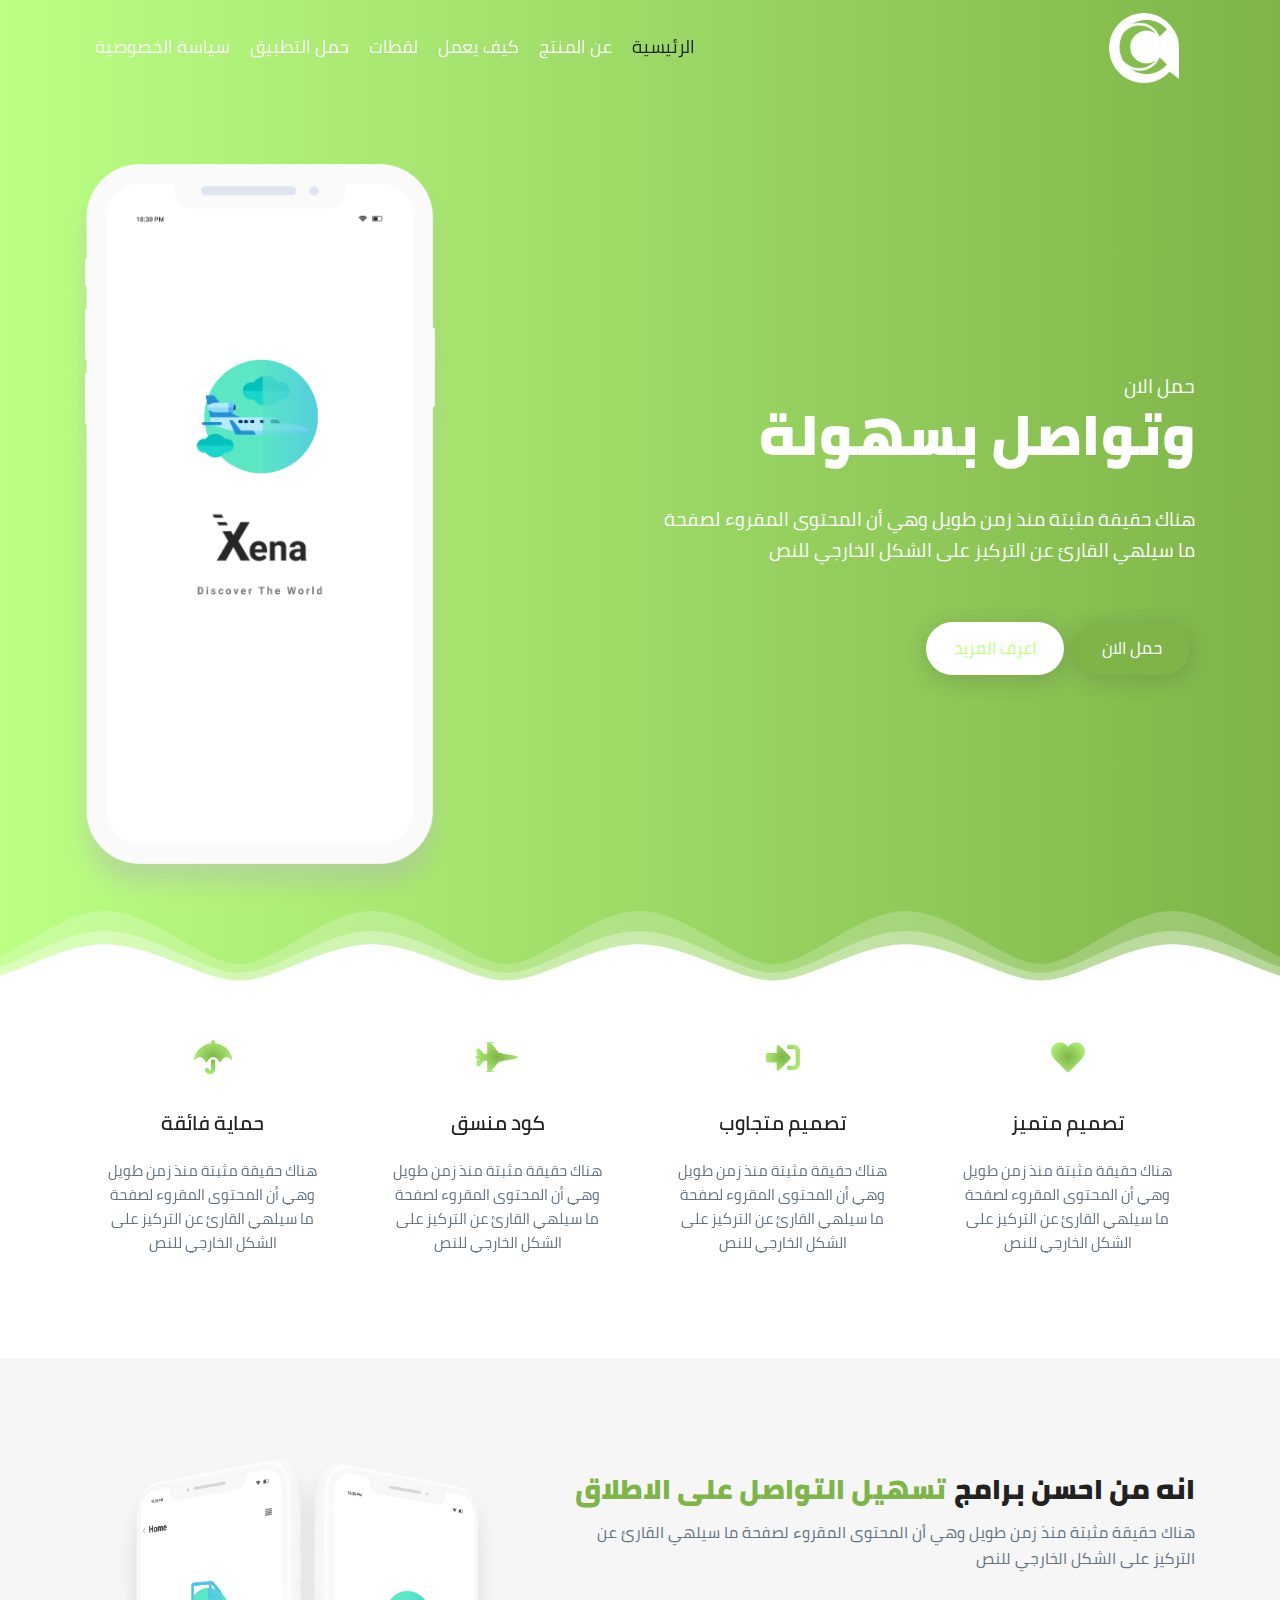
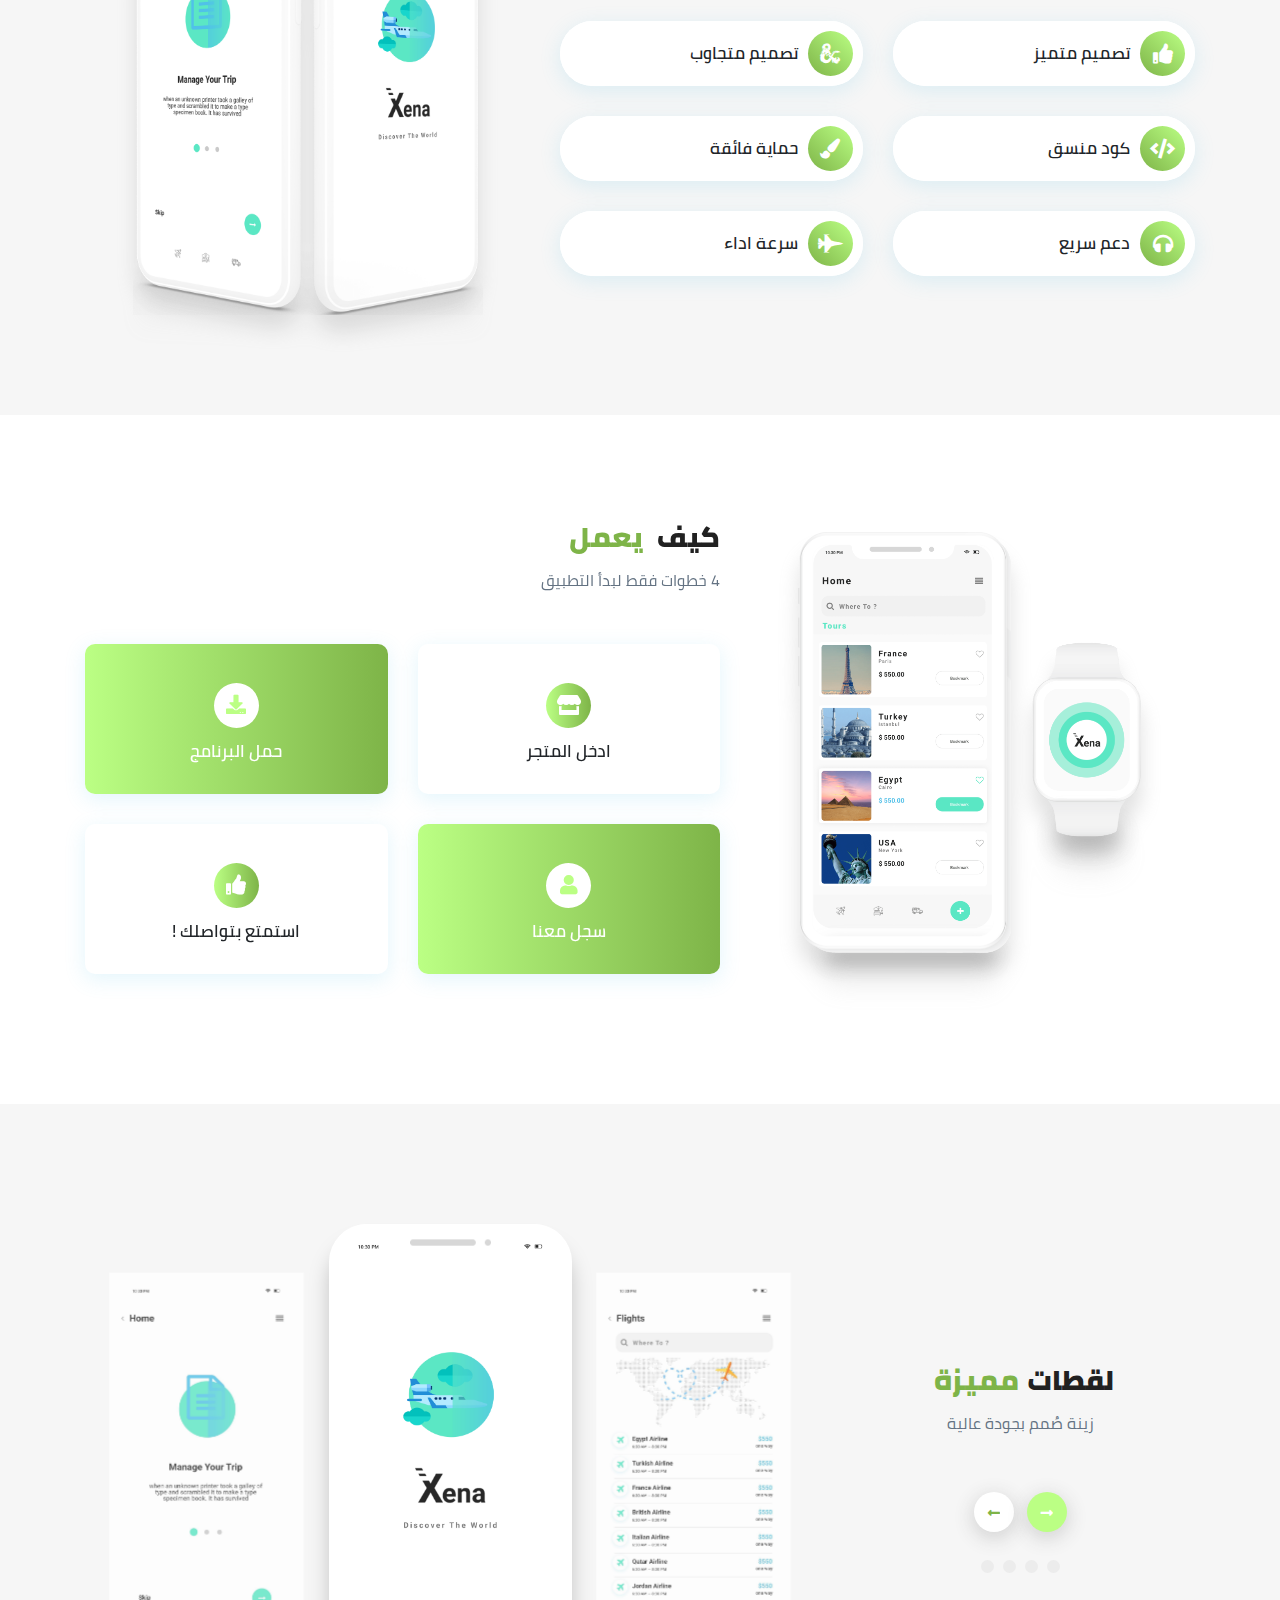
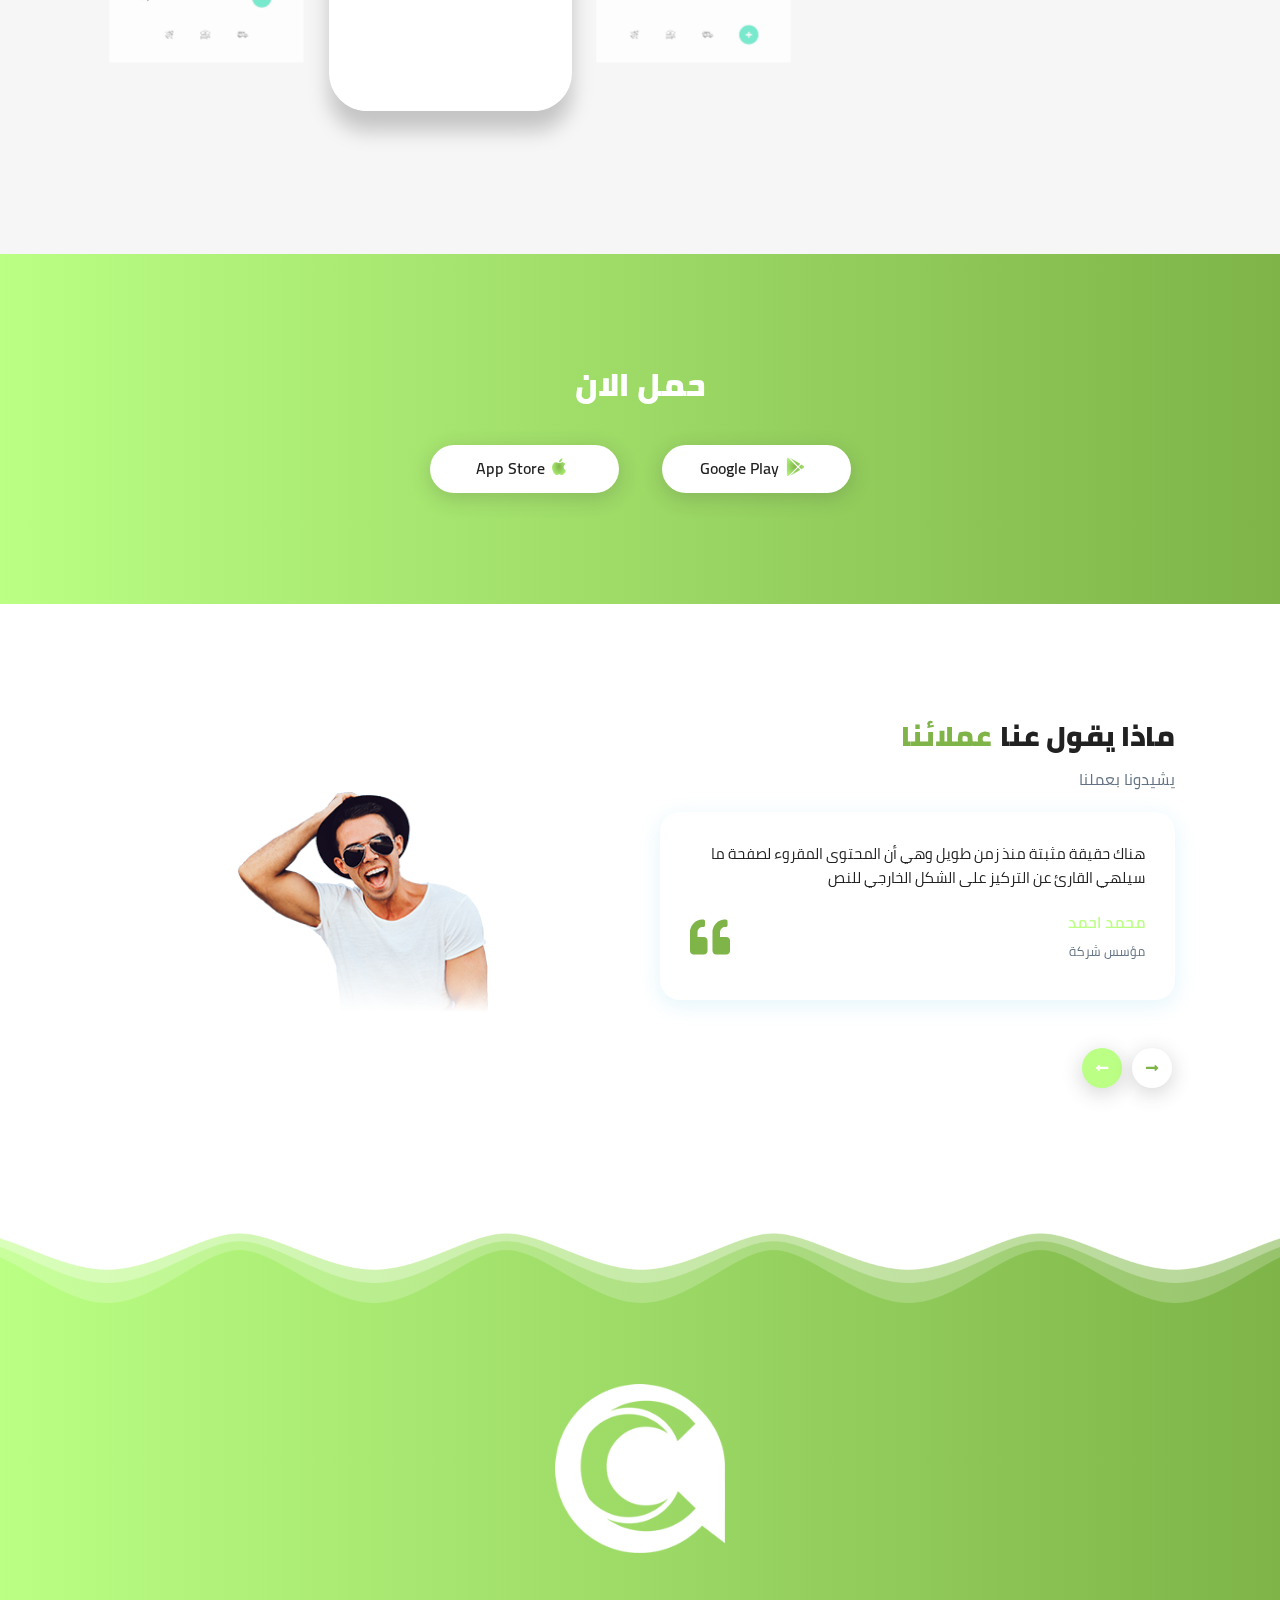
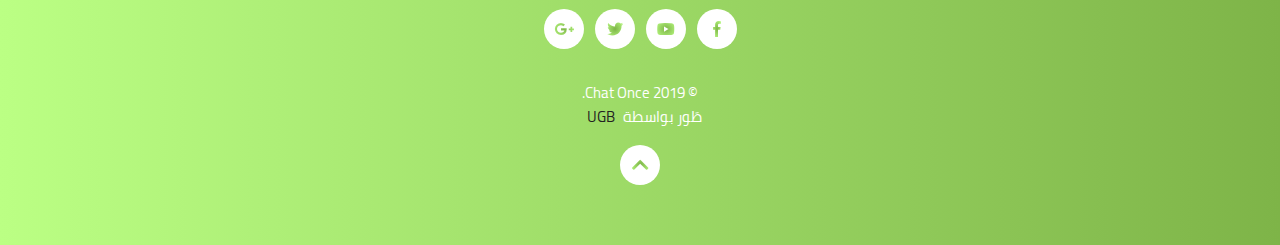
==== index.html @ c1134b8f "first" ====
<!DOCTYPE html>
<html lang="ar">
<head><title>الرئيسية - chat once</title>
    <meta charset="utf-8">
    <meta name="viewport" content="width=device-width, initial-scale=1.0">
    <meta name="description" content="chat once">
    <meta name="keywords" content="Chat, App, chat once ">
    <meta name="Author" content="Hamza Abo Aitah">
    <meta name="copyright" content="Chat Once">
    <link rel="shortcut icon" href="assets/images/logo/favicon.png">
    <link type="text/css" rel="stylesheet" href="assets/css/main.css">
</head>
<body class="demo-1" data-offset="500" data-spy="scroll" data-target="#navbar" dir="rtl">
<!-- =============== Header =============== -->
<header id="header">
    <nav class="navbar navbar-expand-lg  fixed-top" id="navbar">
        <div class="container"><!-- Brand --><a class="navbar-brand mb-0" href="index.html"><img class="logo"
                                                                                                 src="assets/images/logo2.png"
                                                                                                 title="Chat Once"
                                                                                                 alt="Chat Once"/></a>
            <button class="navbar-toggler" data-target="#navbar-collapse" data-toggle="collapse" type="button"
                    aria-controls="navbar-collapse" aria-expanded="false" aria-label="Toggle navigation">
                <span></span><span></span><span></span></button>
            <div class="collapse navbar-collapse " id="navbar-collapse"><!-- Nav Links -->
                <ul class="navbar-nav nav nav-pills">
                    <li class="nav-item"><a class="nav-link active" href="#intro-section">الرئيسية</a></li>
                    <li class="nav-item"><a class="nav-link" href="#features-section">عن المنتج </a></li>
                    <li class="nav-item"><a class="nav-link" href="#howItWorking-section">كيف يعمل </a></li>
                    <li class="nav-item"><a class="nav-link" href="#screenshots-section">لقطات </a></li>
                    <li class="nav-item"><a class="nav-link" href="#download-section">حمل التطبيق </a></li>
                    <li class="nav-item"><a class="nav-link" href="privacy.html">سياسة الخصوصية </a></li>

                </ul><!-- / Nav Links --></div>
        </div>
    </nav>
</header><!-- ========================================= -->
<main class="home"><!-- =============== Intro Section =============== -->
    <section id="intro-section">
        <div class="jumbotron">
            <div class="container">
                <div class="row">
                    <div class="col-lg-6 col-md-12">
                        <h1 class="title display-4">
                            <small>حمل الان</small>
                            وتواصل بسهولة
                        </h1>
                        <p class="lead">هناك حقيقة مثبتة منذ زمن طويل وهي أن المحتوى المقروء لصفحة ما سيلهي القارئ عن
                            التركيز على الشكل الخارجي للنص </p>
                        <p><a class="btn-main" href="#download-section">حمل الان </a><a class="btn-white-secondary"
                                                                                        href="#about-section">اعرف
                            المزيد</a></p></div>
                    <div class="col-lg-6 col-md-12"><img class="img-fluid app-screen hover_moving_effect"
                                                         src="assets/images/app-screens/1.png" title="Chat Once" alt="Chat Once"/>
                    </div>
                </div>
            </div>
        </div>
    </section><!-- ============================================= -->
    <!-- =============== About Section =============== -->
    <section class="small-section" id="about-section">
        <div class="container">
            <div class="row">
                <div class="col-xl-3 col-lg-4 col-md-6 col-sm-12">
                    <div class="card">
                        <div class="card-title"><i class="fas fa-heart"></i><h5>تصميم متميز</h5></div>
                        <p> هناك حقيقة مثبتة منذ زمن طويل وهي أن المحتوى المقروء لصفحة ما سيلهي القارئ عن التركيز على
                            الشكل الخارجي للنص </p></div>
                </div>
                <div class="col-xl-3 col-lg-4 col-md-6 col-sm-12">
                    <div class="card">
                        <div class="card-title"><i class="fas fa-sign-in-alt"></i><h5>تصميم متجاوب</h5></div>
                        <p> هناك حقيقة مثبتة منذ زمن طويل وهي أن المحتوى المقروء لصفحة ما سيلهي القارئ عن التركيز على
                            الشكل الخارجي للنص </p></div>
                </div>
                <div class="col-xl-3 col-lg-4 col-md-6 col-sm-12">
                    <div class="card">
                        <div class="card-title"><i class="fas fa-fighter-jet"></i><h5>كود منسق</h5></div>
                        <p> هناك حقيقة مثبتة منذ زمن طويل وهي أن المحتوى المقروء لصفحة ما سيلهي القارئ عن التركيز على
                            الشكل الخارجي للنص </p></div>
                </div>
                <div class="col-xl-3 col-lg-4 col-md-6 col-sm-12">
                    <div class="card">
                        <div class="card-title"><i class="fas fa-umbrella"></i><h5>حماية فائقة</h5></div>
                        <p> هناك حقيقة مثبتة منذ زمن طويل وهي أن المحتوى المقروء لصفحة ما سيلهي القارئ عن التركيز على
                            الشكل الخارجي للنص </p></div>
                </div>
            </div>
        </div>
    </section><!-- ============================================= -->
    <!-- =============== Features Section =============== -->
    <section id="features-section">
        <div class="container">
            <div class="row">
                <div class="col-lg-7 col-md-12"><!-- Section-title -->
                    <div class="section-title"><h3>انه من احسن برامج<strong>تسهيل التواصل على الاطلاق</strong></h3>
                        <p>هناك حقيقة مثبتة منذ زمن طويل وهي أن المحتوى المقروء لصفحة ما سيلهي القارئ عن التركيز على
                            الشكل الخارجي للنص </p></div><!--/ section-title --><!-- Feature List -->
                    <div class="row list-unstyled features-list">
                        <div class="col-md-6 col-sm-12">
                            <div class="card">
                                <div class="card-title"><i class="fas fa-thumbs-up"></i>
                                    <p>تصميم متميز</p></div>
                            </div>
                        </div>
                        <div class="col-md-6 col-sm-12">
                            <div class="card">
                                <div class="card-title"><i class="fab  fa-d-and-d"></i>
                                    <p>تصميم متجاوب</p></div>
                            </div>
                        </div>
                        <div class="col-md-6 col-sm-12">
                            <div class="card">
                                <div class="card-title"><i class=" fas fa-code"></i>
                                    <p>كود منسق</p></div>
                            </div>
                        </div>
                        <div class="col-md-6 col-sm-12">
                            <div class="card">
                                <div class="card-title"><i class="fas fa-paint-brush"></i>
                                    <p>حماية فائقة</p></div>
                            </div>
                        </div>
                        <div class="col-md-6 col-sm-12">
                            <div class="card">
                                    <div class="card-title"><i class="fas fa-headphones"></i>
                                    <p>دعم سريع</p></div>
                            </div>
                        </div>
                        <div class="col-md-6 col-sm-12">
                            <div class="card">
                                <div class="card-title"><i class="fas fa-fighter-jet"></i>
                                    <p>سرعة اداء</p></div>
                            </div>
                        </div>
                    </div><!-- /Feature List --></div>
                <div class="col-lg-5 col-md-12"><img class="img-fluid app-screen hover_moving_effect"
                                                     src="assets/images/app-screens/3.png" title="Chat Once" alt="Chat Once"/>
                </div>
            </div>
        </div>
    </section><!-- ====================================================== -->
    <!-- =============== How it working  Section =============== -->
    <section id="howItWorking-section">
        <div class="container">
            <div class="row">
                <div class="col-lg-5 col-md-12"><img class="img-fluid app-screen hover_moving_effect"
                                                     src="assets/images/app-screens/5.png" title="Chat Once" alt="Chat Once"/>
                </div>
                <div class="col-lg-7 col-md-12"><!-- Section-title -->
                    <div class="section-title"><h3>كيف <strong>يعمل</strong></h3>
                        <p>4 خطوات فقط لبدأ التطبيق </p></div><!--/ section-title --><!-- Steps -->
                    <div class="row list-unstyled steps">
                        <div class="col-md-6 col-sm-12">
                            <div class="card">
                                <div class="card-title"><i class="fas fa-store"></i>
                                    <p>ادخل المتجر</p></div>
                            </div>
                        </div>
                        <div class="col-md-6 col-sm-12">
                            <div class="card">
                                <div class="card-title"><i class="fas fa-download"></i>
                                    <p>حمل البرنامج</p></div>
                            </div>
                        </div>
                        <div class="col-md-6 col-sm-12">
                            <div class="card">
                                <div class="card-title"><i class="fas fa-user"></i>
                                    <p>سجل معنا </p></div>
                            </div>
                        </div>
                        <div class="col-md-6 col-sm-12">
                            <div class="card">
                                <div class="card-title"><i class="fas fa-thumbs-up"></i>
                                    <p>استمتع بتواصلك !</p></div>
                            </div>
                        </div>
                    </div><!-- /Steps --></div>
            </div>
        </div>
    </section>


    <!-- =============== screenshots Section =============== -->
    <section id="screenshots-section">
        <div class="container">
            <div class="row"><!-- Section Title & Carousel Controls -->
                <div class="col-lg-4 col-md-12 col-sm-12"><!-- Section-title -->
                    <div class="section-title text-center"><h3>لقطات<strong>مميزة</strong></h3>
                        <p>زينة صُمم بجودة عالية </p></div><!--/ section-title -->
                    <div class="carousel-controls"><!--  Navigation -->
                        <div class="carousel-navigation">
                            <div class="prev"></div>
                            <div class="next"></div>
                        </div><!-- / Navigation -->
                        <!--  Indicators ( number of dots Must be equal the number of the slides ( screens ) -->
                        <div class="carousel-indicators">
                            <div class="dot"></div>
                            <div class="dot"></div>
                            <div class="dot"></div>
                            <div class="dot"></div>
                        </div><!-- / Indicators --></div>
                </div><!-- / Section Title & Carousel Controls -->
                <!--  Screenshots Carousel -->
                <div class="col-lg-8 col-md-12 col-sm-12">
                    <div id="screenshots-carousel-1"><!-- owl-carousel -->
                        <div class="owl-carousel"><img class="zoomIn-img"
                                                       src="assets/images/screenshots-section/slide-1.jpg" title="Chat Once"
                                                       alt="Chat Once"/><img class="zoomIn-img"
                                                                        src="assets/images/screenshots-section/slide-2.jpg"
                                                                        title="Chat Once" alt="Chat Once"/><img class="zoomIn-img"
                                                                                                      src="assets/images/screenshots-section/slide-3.jpg"
                                                                                                      title="Chat Once"
                                                                                                      alt="Chat Once"/><img
                                class="zoomIn-img" src="assets/images/screenshots-section/slide-4.jpg" title="Chat Once"
                                alt="Chat Once"/></div><!-- owl-carousel --></div>
                </div><!-- / Screenshots Carousel --></div>
        </div>
    </section><!-- ====================================================== -->


    <!-- ========================================= --><!-- =========== Download Section =============== -->
    <section class="small-section" id="download-section">
        <div class="container text-center">
            <div class="section-title"><h2>حمل الان </h2></div><!-- Download-links -->
            <div class="download-btns">
                <a class="btn-white-gradient" href="#!"><i class="fab fa-google-play"></i>Google Play</a>
                <a class="btn-white-gradient" href="#!"><i class="fab fa-apple"></i>app store</a>
            </div>
            <!-- / Download-links --></div><!-- App Screen -->
        <img class="img-fluid app-screen" src="assets/images/app-screens/1.png" title="Chat Once"
                                                                   alt="Chat Once"/><!-- /App Screen --></section>
    <!-- ========================================= -->
    <!-- =============== Testimonials Section =============== -->
    <section id="testimonials-section">
        <div class="container"><!-- Section-title -->
            <div class="section-title"><h3>ماذا يقول عنا<strong>عملائنا</strong></h3>
                <p>يشيدونا بعملنا</p></div><!--/ section-title --><!-- Testimonials Carousel -->
            <div id="testimonials-carousel">
                <div class="carousel">
                    <div class="owl-carousel">
                        <div class="card">
                            <div class="card-body"><p class="feedback">هناك حقيقة مثبتة منذ زمن طويل وهي أن المحتوى
                                المقروء لصفحة ما سيلهي القارئ عن التركيز على الشكل الخارجي للنص </p>
                                <div class="card-title">
                                    <h6>محمد احمد
                                        <small>مؤسس شركة</small>
                                    </h6>
                                    <div class="quote"><i class="fas fa-quote-left"></i></div>
                                </div>
                            </div>
                        </div>
                        <div class="card">
                            <div class="card-body"><p class="feedback">هناك حقيقة مثبتة منذ زمن طويل وهي أن المحتوى
                                المقروء لصفحة ما سيلهي القارئ عن التركيز على الشكل الخارجي للنص </p>
                                <div class="card-title">
                                    <h6>سيد مصطفى
                                        <small>مؤسس شركة</small>
                                    </h6>
                                    <div class="quote"><i class="fas fa-quote-left"></i></div>
                                </div>
                            </div>
                        </div>
                        <div class="card">
                            <div class="card-body"><p class="feedback">هناك حقيقة مثبتة منذ زمن طويل وهي أن المحتوى
                                المقروء لصفحة ما سيلهي القارئ عن التركيز على الشكل الخارجي للنص </p>
                                <div class="card-title">
                                    <h6>سيف على
                                        <small>مؤسس شركة</small>
                                    </h6>
                                    <div class="quote"><i class="fas fa-quote-left"></i></div>
                                </div>
                            </div>
                        </div>
                        <div class="card">
                            <div class="card-body"><p class="feedback">هناك حقيقة مثبتة منذ زمن طويل وهي أن المحتوى
                                المقروء لصفحة ما سيلهي القارئ عن التركيز على الشكل الخارجي للنص </p>
                                <div class="card-title">
                                    <h6>حازم محمد
                                        <small>مؤسس شركة</small>
                                    </h6>
                                    <div class="quote"><i class="fas fa-quote-left"></i></div>
                                </div>
                            </div>
                        </div>
                    </div>
                </div>
                <div class="clients-images style-2"><img src="assets/images/testimonials-section/1.png" title="Chat Once"
                                                         alt="Chat Once"/></div>
            </div><!-- /Testimonials Carousel --></div>
    </section>
    <!-- ====================================================== -->
</main>
<!-- =========== footer =============== -->
<footer>
    <div class="container"><!-- App's Logo --><img class="logo" src="assets/images/logo2.png" title="Chat Once"
                                                   alt="Chat Once"/><!-- ./ App's Logo -->
        <!-- Begin MailChimp SignUp Form -->
        <div id="subscribe">
            <div id="mc_embed_signup">
                <form class="validate validate" id="mc-embedded-subscribe-form" name="mc-embedded-subscribe-form"
                      action="https://norhan-mohammed.us17.list-manage.com/subscribe/post?u=94971f542cbfe5e5ce90ad028&amp;amp;id=205e3768c6"
                      method="post" target="_blank" novalidate>
                    <div id="mc_embed_signup_scroll">

                        <div class="clear" id="mce-responses">
                            <div class="response" id="mce-error-response" style="display:none"></div>
                            <div class="response" id="mce-success-response" style="display:none"></div>
                        </div>
                        <!-- real people should not fill this in and expect good things - do not remove this or risk form bot signups-->
                        <div aria-hidden="true" style="position: absolute; left: -5000px;"><input
                                name="b_94971f542cbfe5e5ce90ad028_b506ef2794" type="text" tabindex="-1" value=""></div>
                    </div>
                </form>
            </div>
        </div><!-- End MailChimp SignUp Form --><!-- Social Media Links -->
        <ul class="socialMediaLinks list-inline gradient-style">
            <li class="list-inline-item"><a href="#!"><i class="fab fa-facebook-f"> </i></a></li>
            <li class="list-inline-item"><a href="#!"><i class="fab fa-youtube"> </i></a></li>
            <li class="list-inline-item"><a href="#!"><i class="fab fa-twitter"> </i></a></li>
            <li class="list-inline-item"><a href="#!"><i class="fab fa-google-plus-g"> </i></a></li>
        </ul><!-- ./ Social Media Links -->
        <!-- Copyright -->
        <div class="copyright p-3 text-center"><p class="m-0"> © 2019 Chat Once. </p>
            <p class="m-0">طَور
                بواسطة<a href="http://www.ugbltd.com/">UGB</a></p></div>
        <!-- /.Copyright -->
        <!-- Back to top -->
        <div id="top-btn"><p><i class="gradient-text fas fa-chevron-up"></i></p></div><!-- /.Back to top --></div>
</footer><!-- ========================================= --><!-- =========== Loading screen  =============== -->
<div id="loader">
    <div class="circle"></div>
    <div class="circle"></div>
    <div class="circle"></div>
    <div class="circle"></div>
</div><!-- ========================================= --><!-- =========== Modals =============== -->


<!-- ========================================= --><!-- ===========  Scripts  =============== -->
<script src="assets/js/custom.js"></script>


</body>
</html>
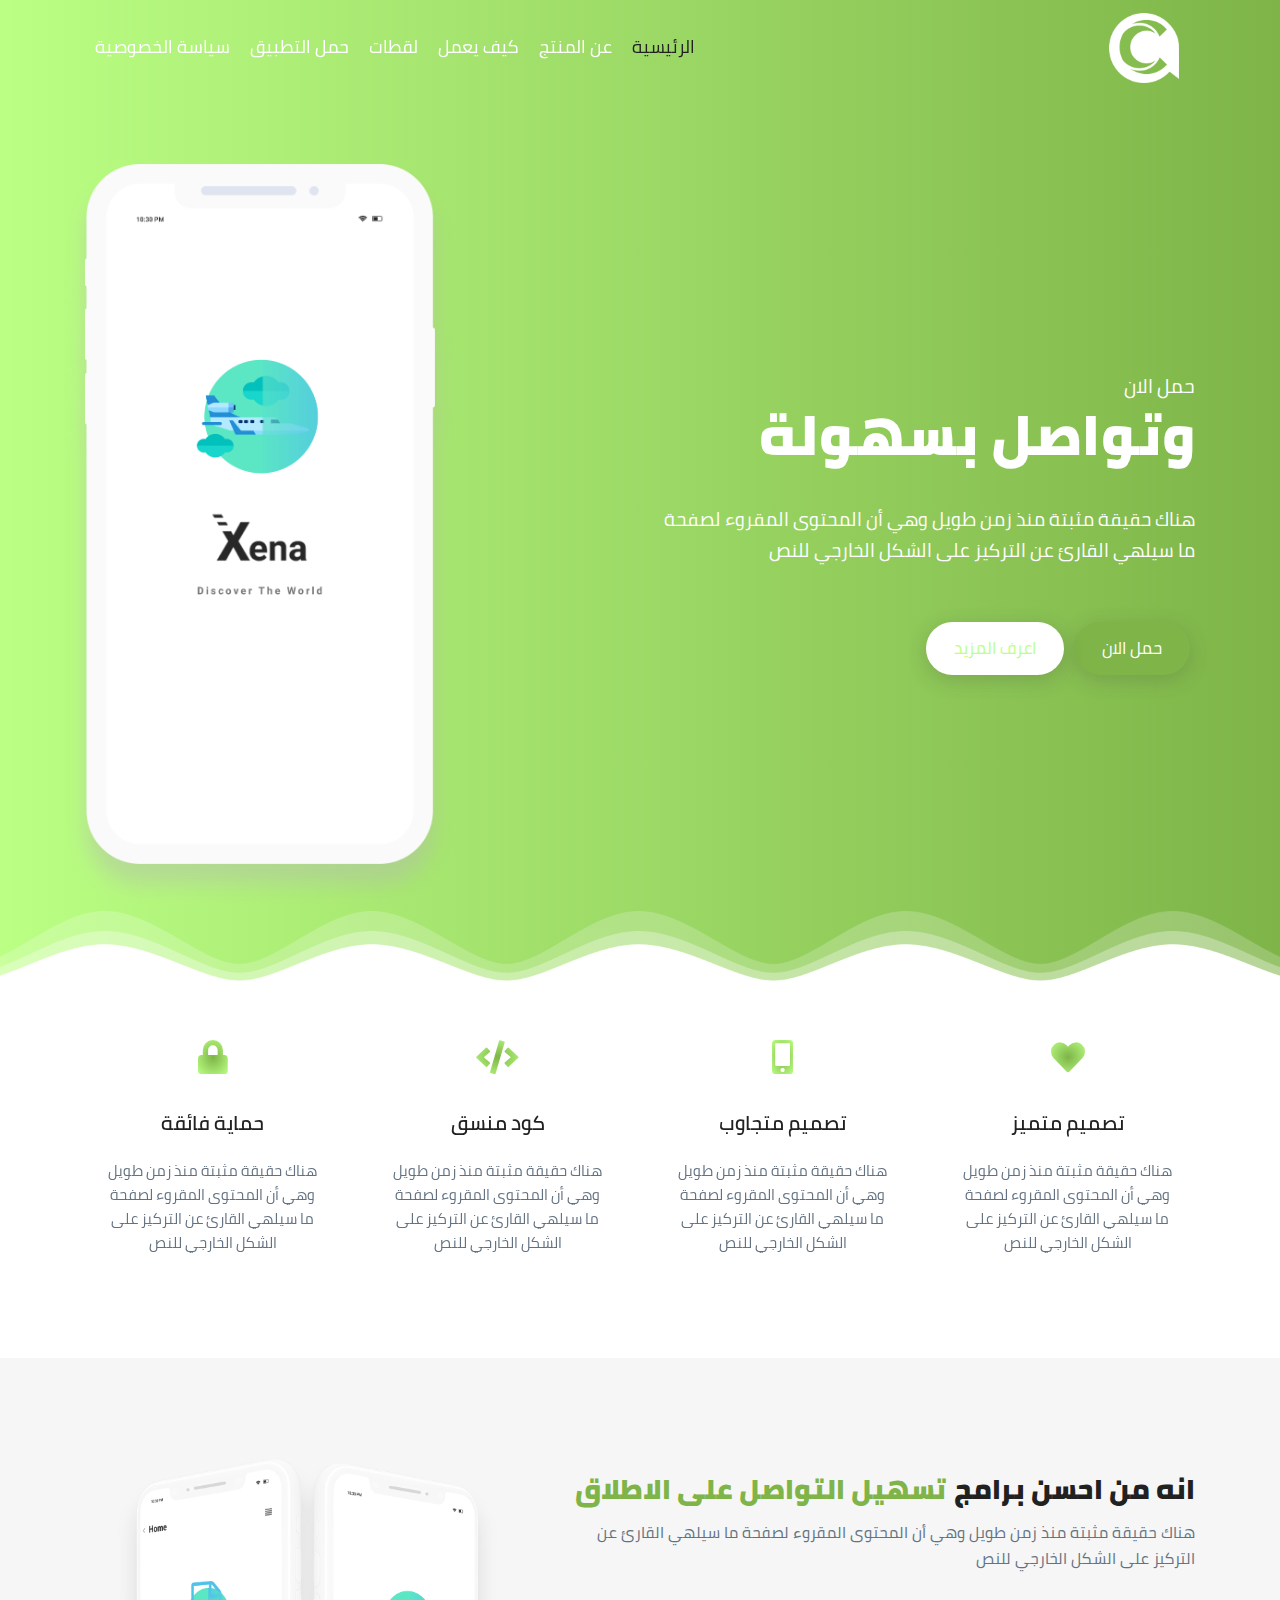
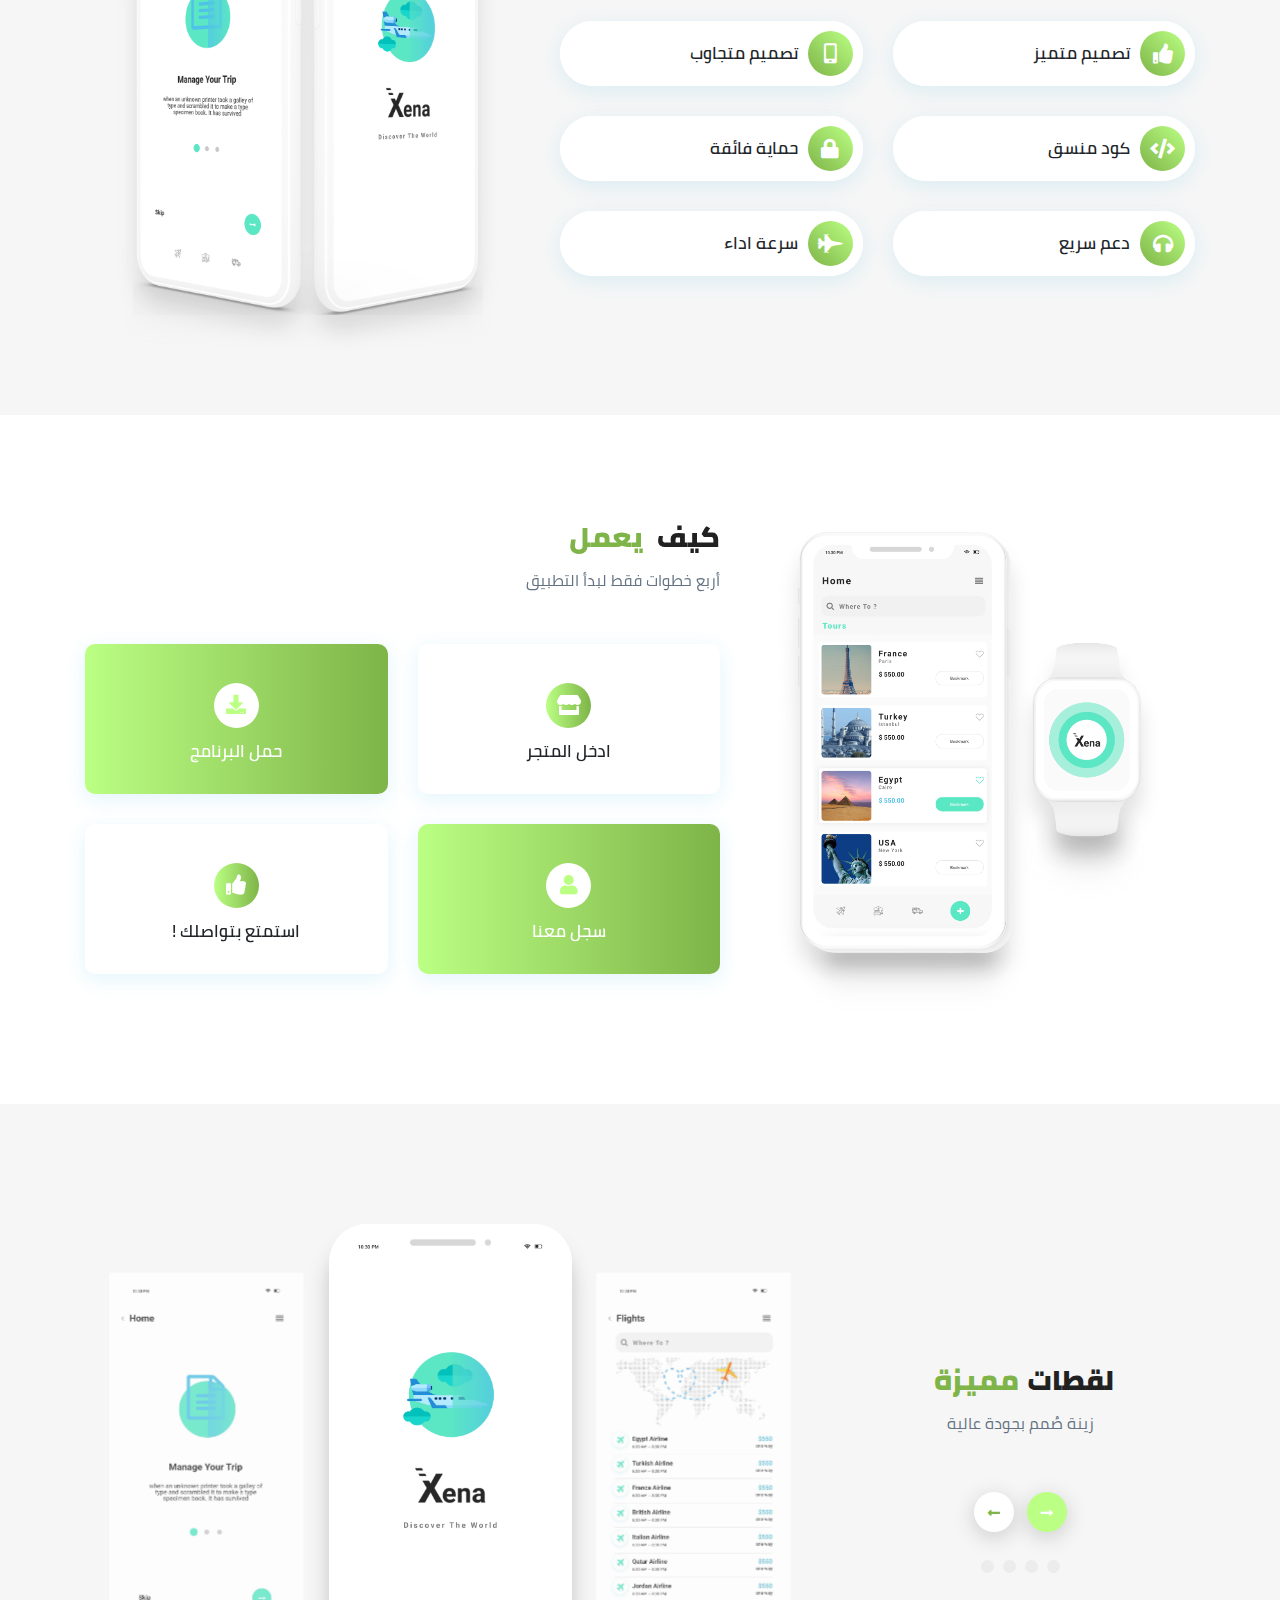
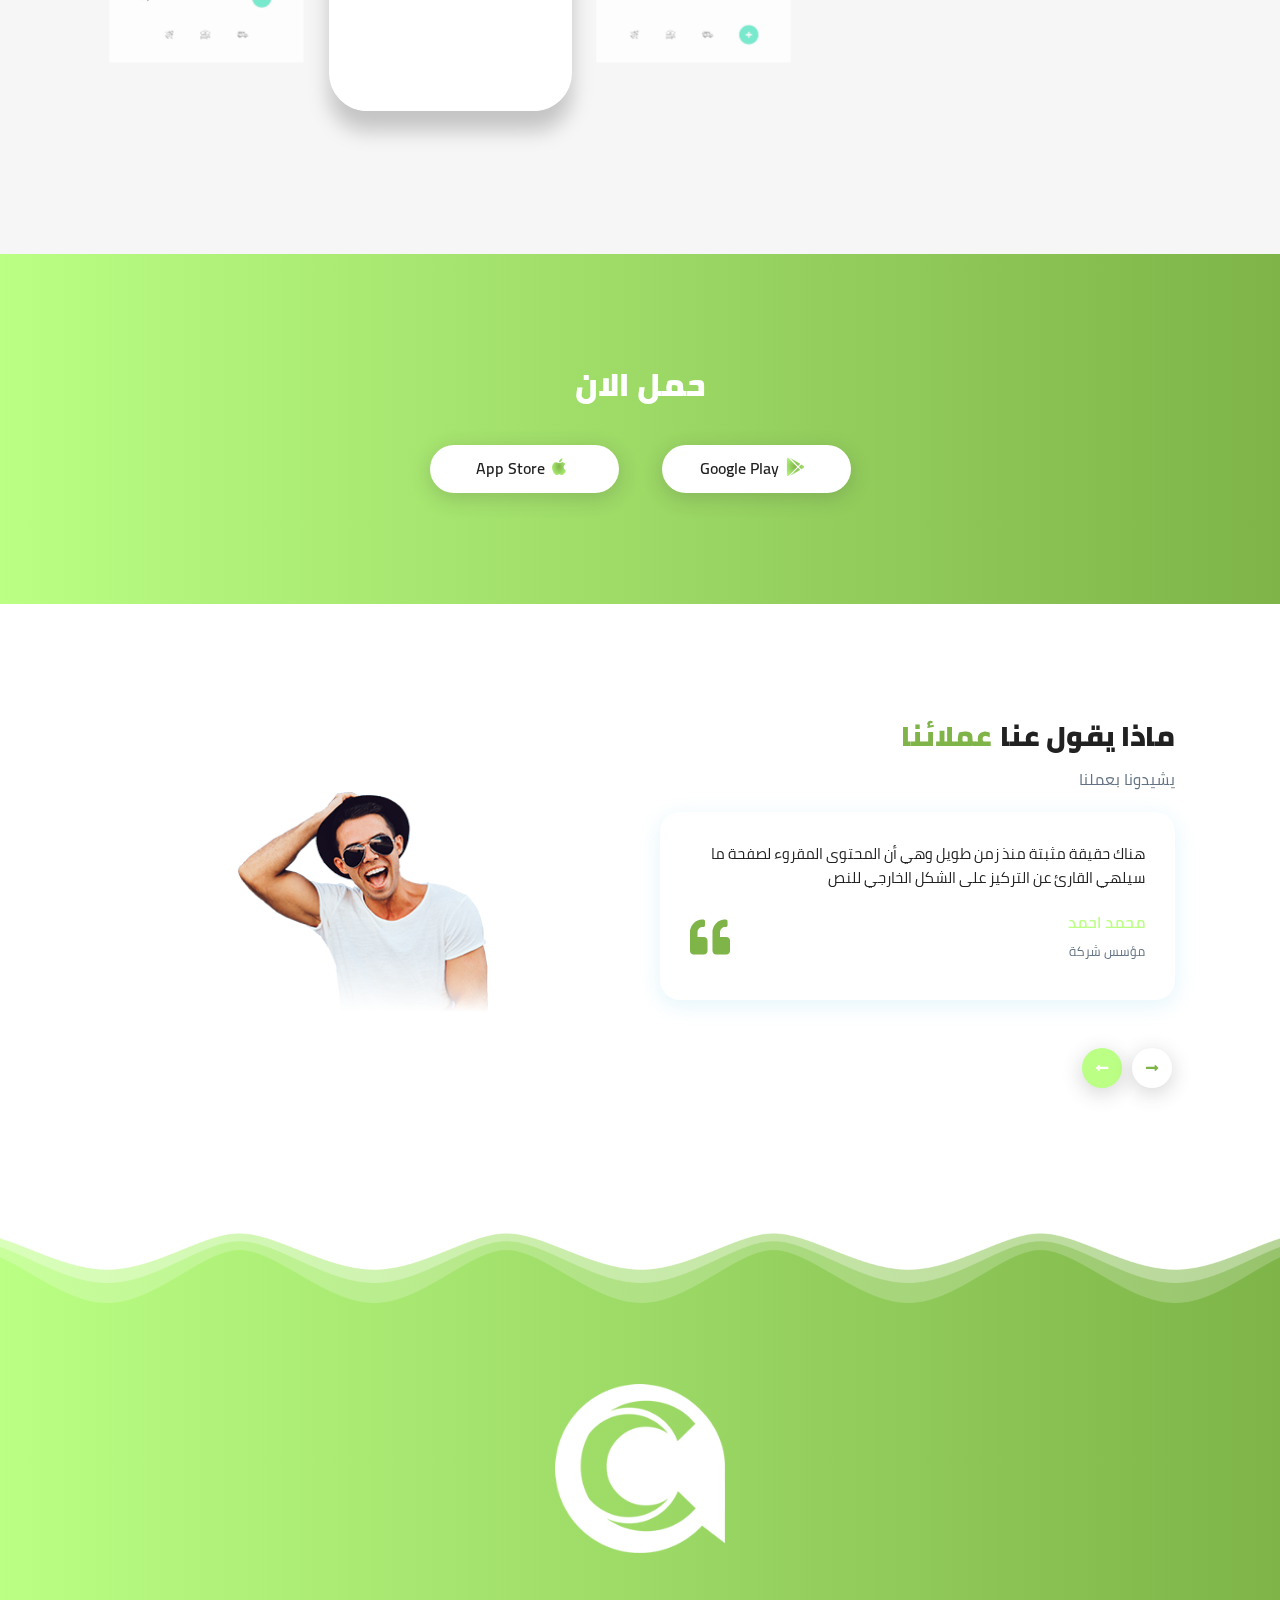
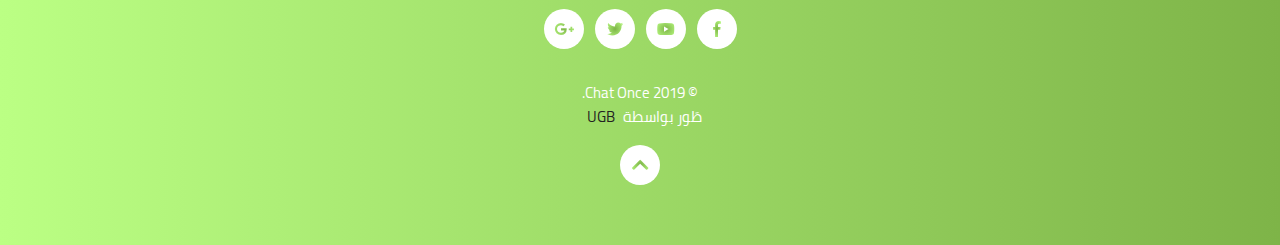
==== commit 008706c8: "first" ====
--- a/index.html
+++ b/index.html
@@ -68,19 +68,19 @@
                 </div>
                 <div class="col-xl-3 col-lg-4 col-md-6 col-sm-12">
                     <div class="card">
-                        <div class="card-title"><i class="fas fa-sign-in-alt"></i><h5>تصميم متجاوب</h5></div>
+                        <div class="card-title"><i class="fas fa-mobile-alt"></i><h5>تصميم متجاوب</h5></div>
                         <p> هناك حقيقة مثبتة منذ زمن طويل وهي أن المحتوى المقروء لصفحة ما سيلهي القارئ عن التركيز على
                             الشكل الخارجي للنص </p></div>
                 </div>
                 <div class="col-xl-3 col-lg-4 col-md-6 col-sm-12">
                     <div class="card">
-                        <div class="card-title"><i class="fas fa-fighter-jet"></i><h5>كود منسق</h5></div>
+                        <div class="card-title"><i class="fas fa-code"></i><h5>كود منسق</h5></div>
                         <p> هناك حقيقة مثبتة منذ زمن طويل وهي أن المحتوى المقروء لصفحة ما سيلهي القارئ عن التركيز على
                             الشكل الخارجي للنص </p></div>
                 </div>
                 <div class="col-xl-3 col-lg-4 col-md-6 col-sm-12">
                     <div class="card">
-                        <div class="card-title"><i class="fas fa-umbrella"></i><h5>حماية فائقة</h5></div>
+                        <div class="card-title"><i class="fas fa-lock"></i><h5>حماية فائقة</h5></div>
                         <p> هناك حقيقة مثبتة منذ زمن طويل وهي أن المحتوى المقروء لصفحة ما سيلهي القارئ عن التركيز على
                             الشكل الخارجي للنص </p></div>
                 </div>
@@ -104,7 +104,7 @@
                         </div>
                         <div class="col-md-6 col-sm-12">
                             <div class="card">
-                                <div class="card-title"><i class="fab  fa-d-and-d"></i>
+                                <div class="card-title"><i class="fas fa-mobile-alt"></i>
                                     <p>تصميم متجاوب</p></div>
                             </div>
                         </div>
@@ -116,7 +116,7 @@
                         </div>
                         <div class="col-md-6 col-sm-12">
                             <div class="card">
-                                <div class="card-title"><i class="fas fa-paint-brush"></i>
+                                <div class="card-title"><i class="fas fa-lock"></i>
                                     <p>حماية فائقة</p></div>
                             </div>
                         </div>
@@ -148,7 +148,7 @@
                 </div>
                 <div class="col-lg-7 col-md-12"><!-- Section-title -->
                     <div class="section-title"><h3>كيف <strong>يعمل</strong></h3>
-                        <p>4 خطوات فقط لبدأ التطبيق </p></div><!--/ section-title --><!-- Steps -->
+                        <p>أربع خطوات فقط لبدأ التطبيق </p></div><!--/ section-title --><!-- Steps -->
                     <div class="row list-unstyled steps">
                         <div class="col-md-6 col-sm-12">
                             <div class="card">
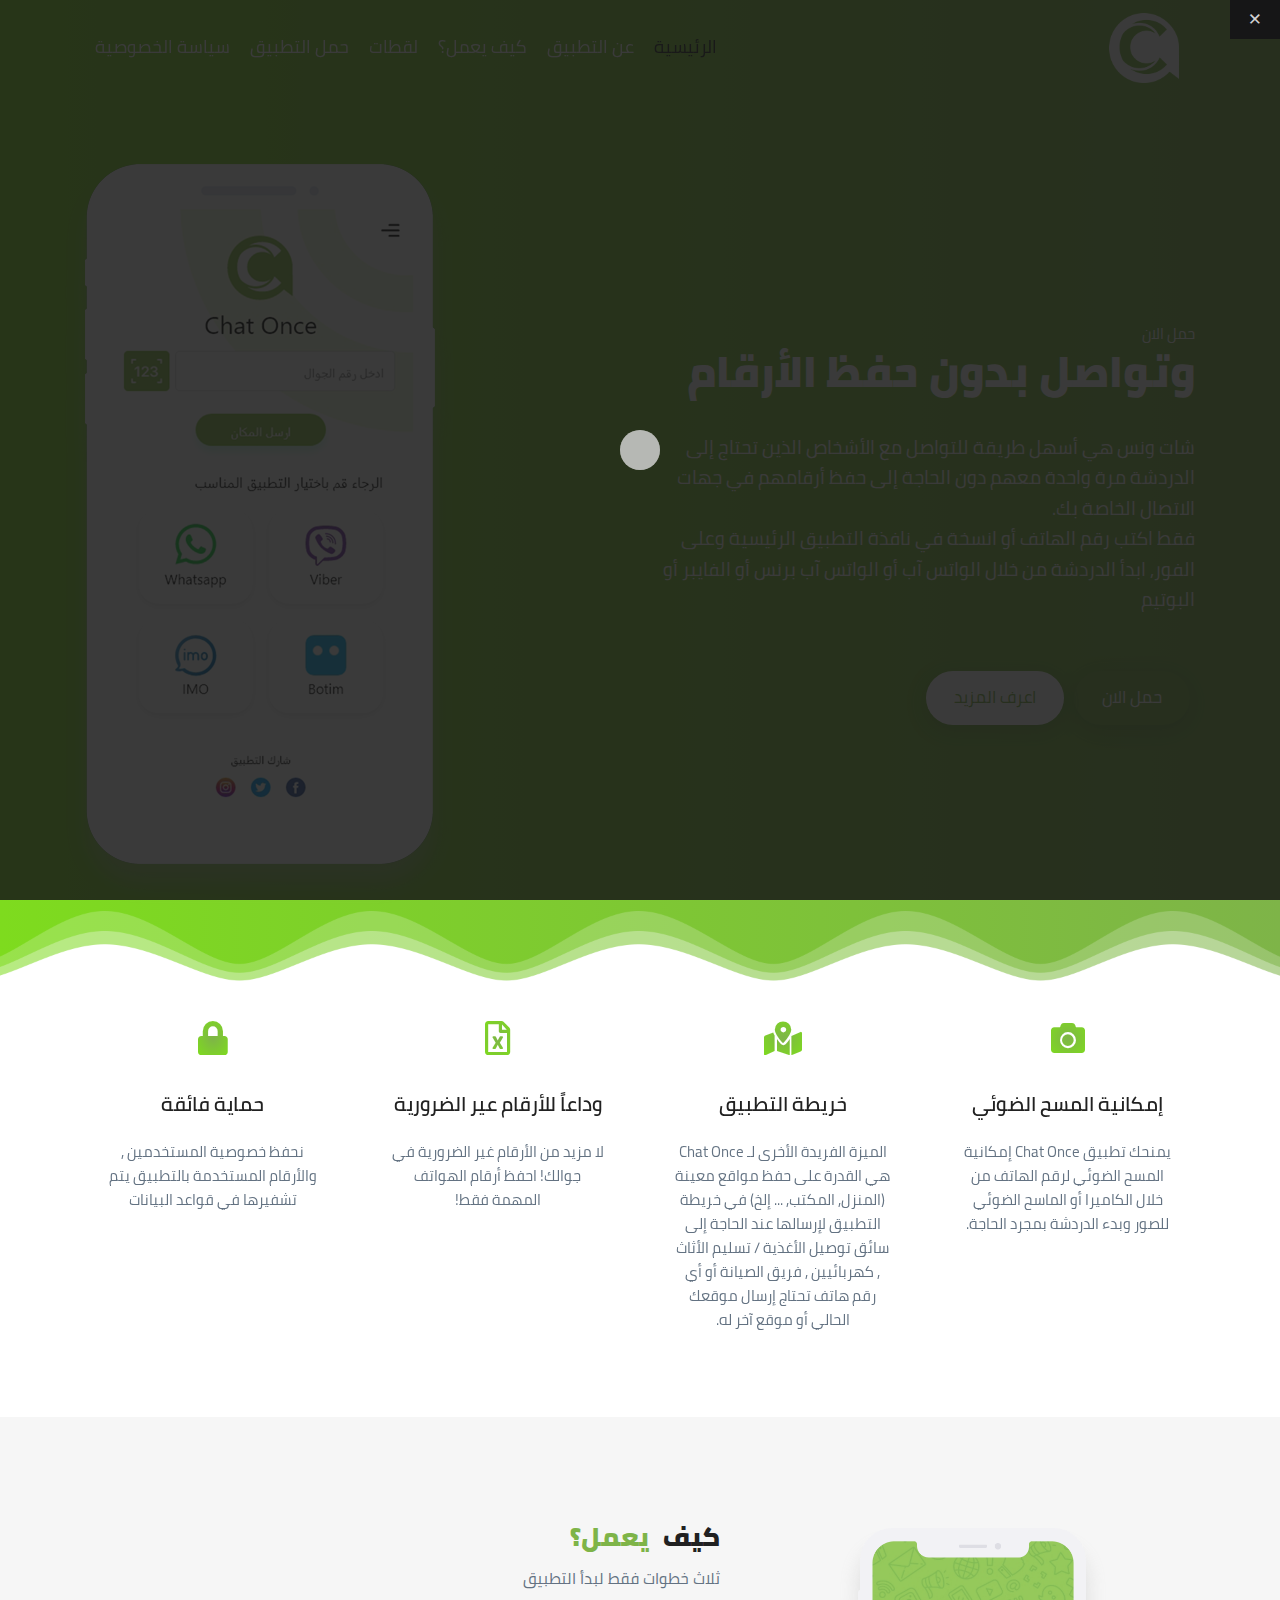
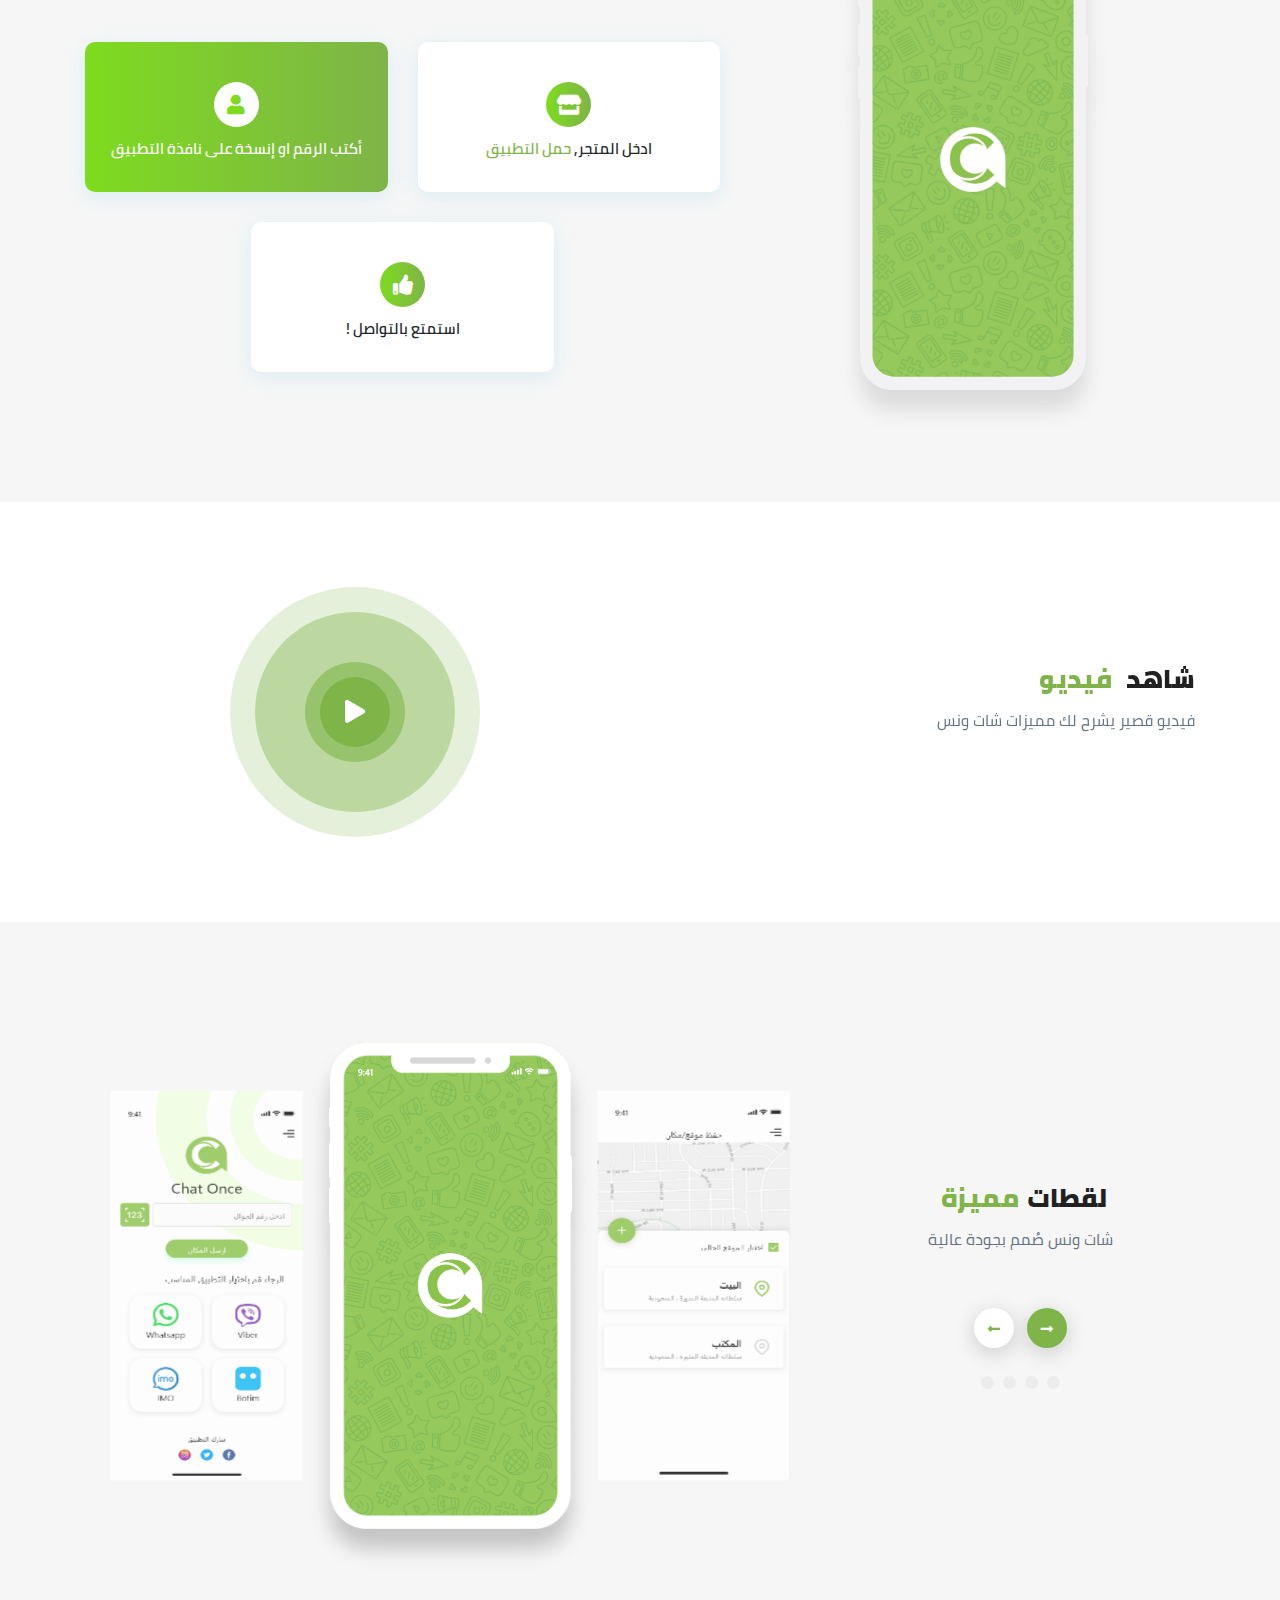
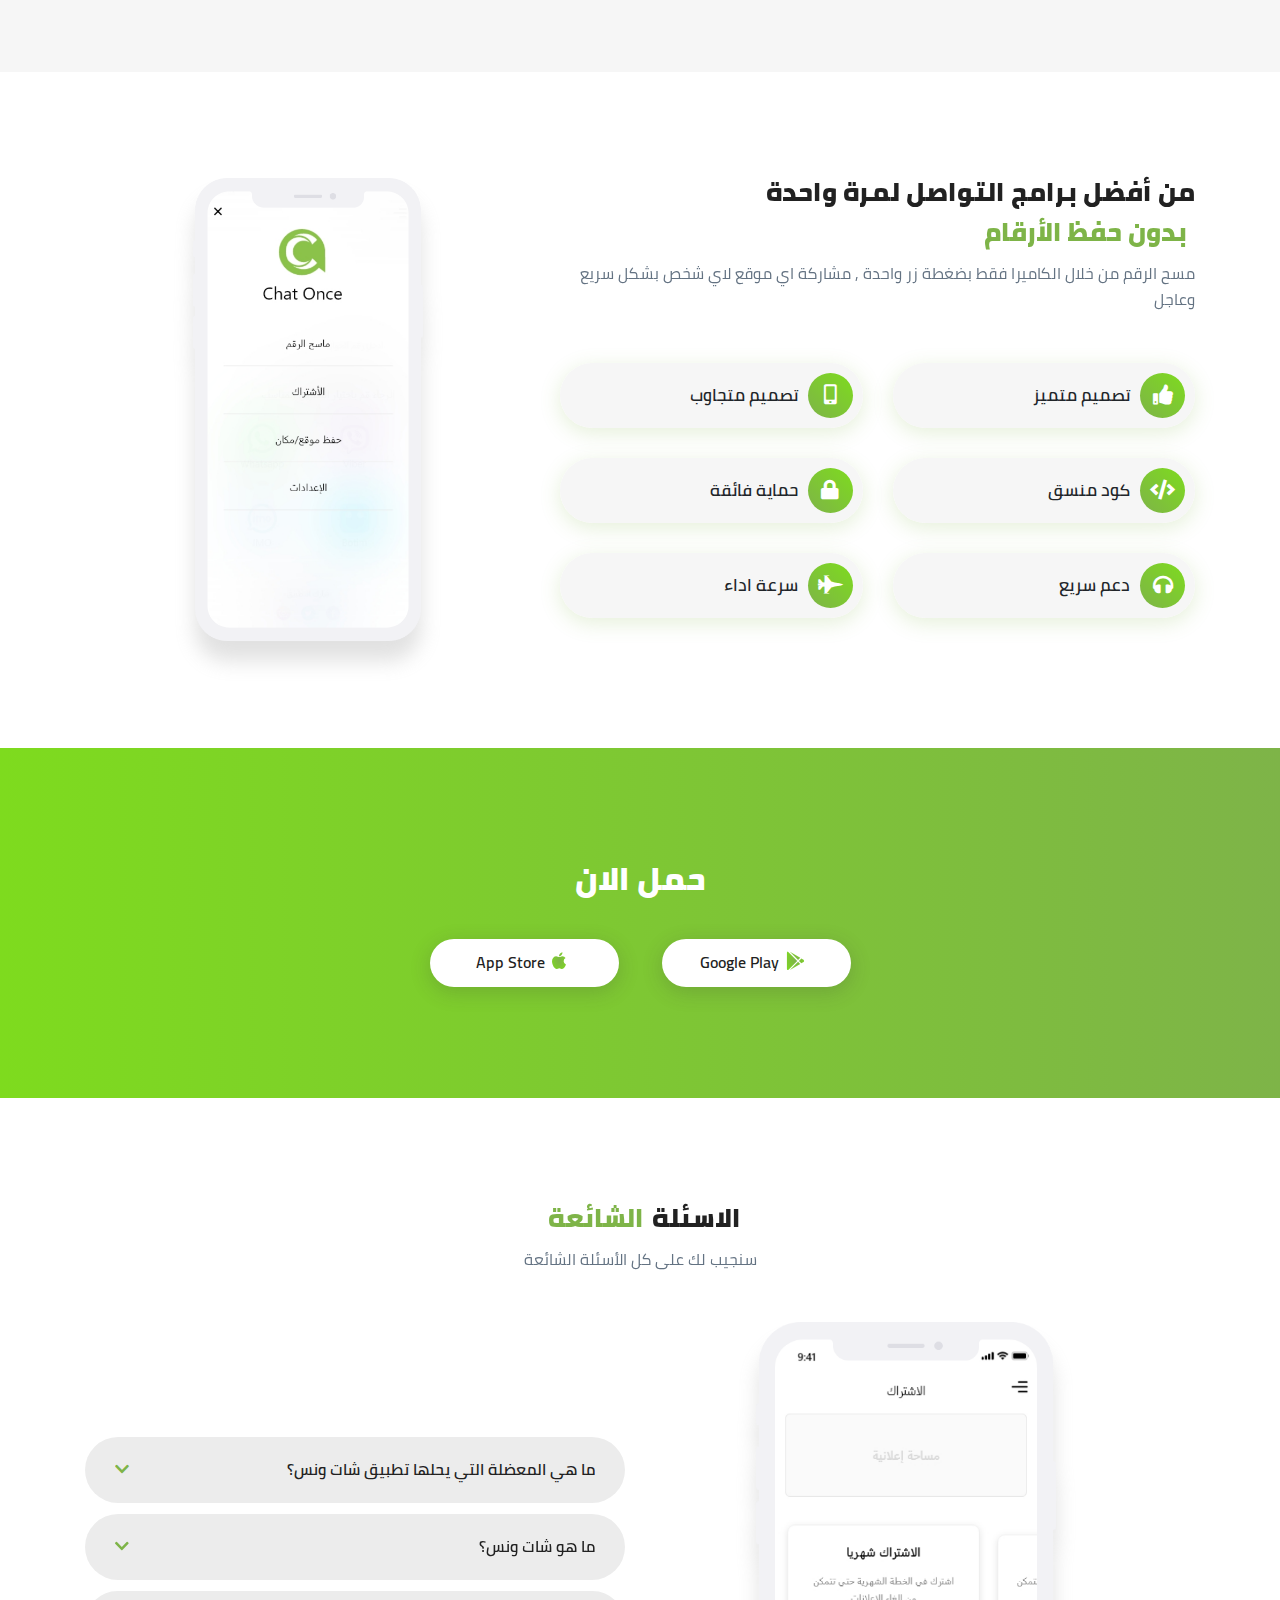
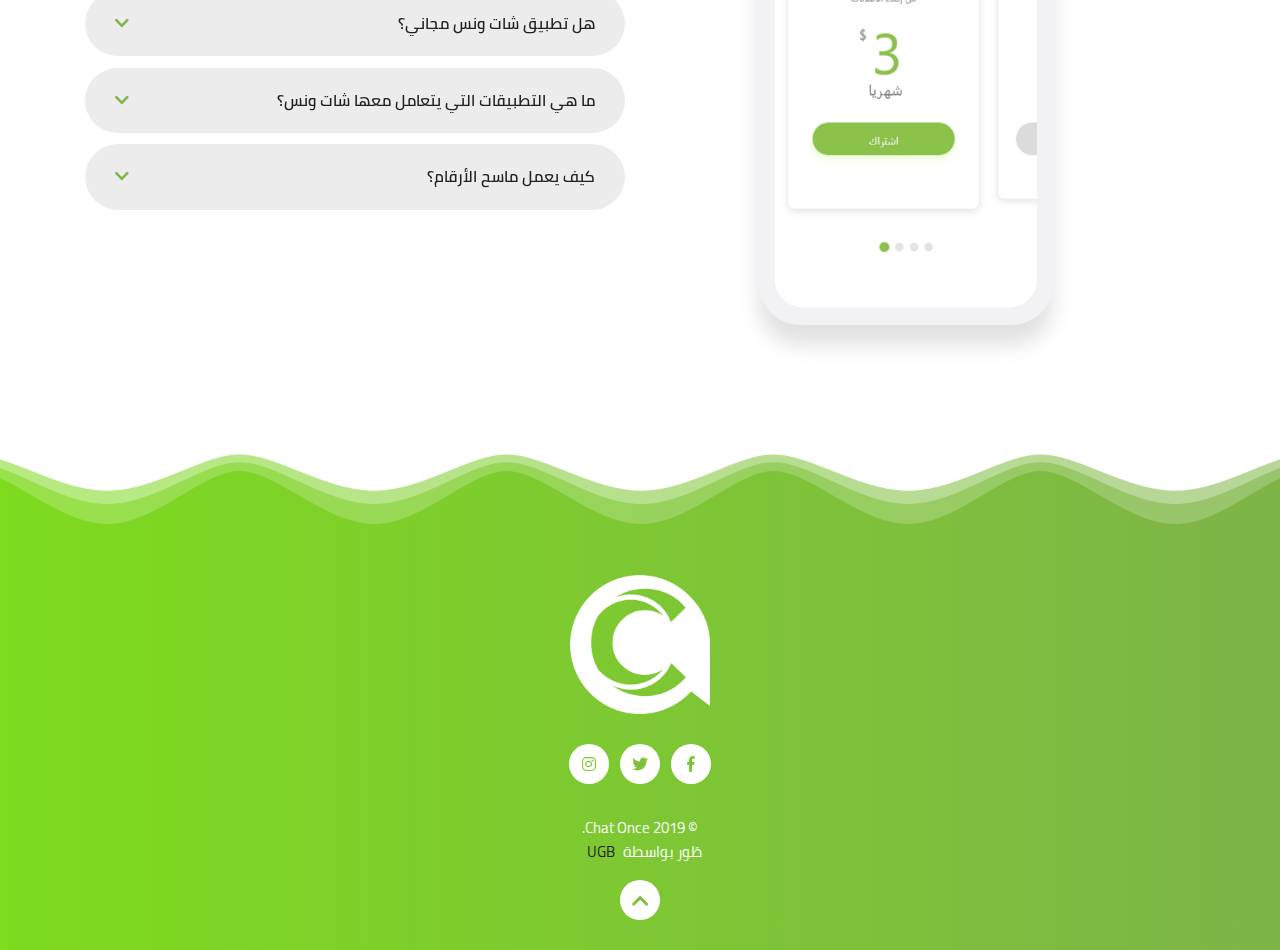
==== commit 2f677180: "26/2" ====
--- a/index.html
+++ b/index.html
@@ -1,343 +1,417 @@
 <!DOCTYPE html>
-<html lang="ar">
-<head><title>الرئيسية - chat once</title>
-    <meta charset="utf-8">
-    <meta name="viewport" content="width=device-width, initial-scale=1.0">
-    <meta name="description" content="chat once">
-    <meta name="keywords" content="Chat, App, chat once ">
-    <meta name="Author" content="Hamza Abo Aitah">
-    <meta name="copyright" content="Chat Once">
+<html lang=ar>
+<head>
+    <meta http-equiv="Content-Type" content="text/html; charset=utf-8">
+    <title>الرئيسية - chat once</title>
+    <meta name=viewport content="width=device-width, initial-scale=1.0">
+    <meta name=description content="chat once">
+    <meta name=keywords content="Chat, App, chat once ">
+    <meta name=Author content="Hamza Abo Aitah">
+    <meta name=copyright content="Chat Once">
     <link rel="shortcut icon" href="assets/images/logo/favicon.png">
-    <link type="text/css" rel="stylesheet" href="assets/css/main.css">
+    <link rel="stylesheet" href="assets/css/venobox.css">
+    <link type="text/css" rel=stylesheet href="assets/css/main.css">
 </head>
-<body class="demo-1" data-offset="500" data-spy="scroll" data-target="#navbar" dir="rtl">
-<!-- =============== Header =============== -->
-<header id="header">
-    <nav class="navbar navbar-expand-lg  fixed-top" id="navbar">
-        <div class="container"><!-- Brand --><a class="navbar-brand mb-0" href="index.html"><img class="logo"
-                                                                                                 src="assets/images/logo2.png"
-                                                                                                 title="Chat Once"
-                                                                                                 alt="Chat Once"/></a>
-            <button class="navbar-toggler" data-target="#navbar-collapse" data-toggle="collapse" type="button"
-                    aria-controls="navbar-collapse" aria-expanded="false" aria-label="Toggle navigation">
+<body class=demo-1 data-offset=500 data-spy=scroll data-target="#navbar" dir=rtl>
+<a class="start-video venobox d-none" data-autoplay="true" data-vbtype="video" href="https://www.youtube.com/watch?v=LHNA4Ku-6cg">
+</a>
+<header id=header>
+    <nav class="navbar navbar-expand-lg  fixed-top" id=navbar>
+        <div class=container><a class="navbar-brand mb-0" href=index.html><img class=logo src="assets/images/logo2.png"
+                                                                               title="Chat Once" alt="Chat Once"/></a>
+            <button class=navbar-toggler data-target="#navbar-collapse" data-toggle=collapse type=button
+                    aria-controls=navbar-collapse aria-expanded=false aria-label="Toggle navigation">
                 <span></span><span></span><span></span></button>
-            <div class="collapse navbar-collapse " id="navbar-collapse"><!-- Nav Links -->
+            <div class="collapse navbar-collapse " id=navbar-collapse>
                 <ul class="navbar-nav nav nav-pills">
-                    <li class="nav-item"><a class="nav-link active" href="#intro-section">الرئيسية</a></li>
-                    <li class="nav-item"><a class="nav-link" href="#features-section">عن المنتج </a></li>
-                    <li class="nav-item"><a class="nav-link" href="#howItWorking-section">كيف يعمل </a></li>
-                    <li class="nav-item"><a class="nav-link" href="#screenshots-section">لقطات </a></li>
-                    <li class="nav-item"><a class="nav-link" href="#download-section">حمل التطبيق </a></li>
-                    <li class="nav-item"><a class="nav-link" href="privacy.html">سياسة الخصوصية </a></li>
-
-                </ul><!-- / Nav Links --></div>
+                    <li class=nav-item><a class="nav-link active" href="#intro-section">الرئيسية</a></li>
+                    <li class=nav-item><a class=nav-link href="#features-section">عن التطبيق </a></li>
+                    <li class=nav-item><a class=nav-link href="#howItWorking-section">كيف يعمل؟ </a></li>
+                    <li class=nav-item><a class=nav-link href="#screenshots-section">لقطات </a></li>
+                    <li class=nav-item><a class=nav-link href="#download-section">حمل التطبيق </a></li>
+                    <li class=nav-item><a class=nav-link href=privacy.html>سياسة الخصوصية </a></li>
+                </ul>
+            </div>
         </div>
     </nav>
-</header><!-- ========================================= -->
-<main class="home"><!-- =============== Intro Section =============== -->
-    <section id="intro-section">
-        <div class="jumbotron">
-            <div class="container">
-                <div class="row">
+</header>
+<main class=home>
+    <section id=intro-section>
+        <div class=jumbotron>
+            <div class=container>
+                <div class=row>
                     <div class="col-lg-6 col-md-12">
                         <h1 class="title display-4">
                             <small>حمل الان</small>
-                            وتواصل بسهولة
+                            وتواصل بدون حفظ الأرقام
                         </h1>
-                        <p class="lead">هناك حقيقة مثبتة منذ زمن طويل وهي أن المحتوى المقروء لصفحة ما سيلهي القارئ عن
-                            التركيز على الشكل الخارجي للنص </p>
-                        <p><a class="btn-main" href="#download-section">حمل الان </a><a class="btn-white-secondary"
-                                                                                        href="#about-section">اعرف
+                        <p class=lead>
+                            شات ونس هي أسهل طريقة للتواصل مع الأشخاص الذين تحتاج إلى الدردشة مرة واحدة معهم دون الحاجة
+                            إلى حفظ أرقامهم في جهات الاتصال الخاصة بك.
+                            <br>
+                            فقط اكتب رقم الهاتف أو انسخة في نافذة التطبيق الرئيسية وعلى الفور, ابدأ الدردشة من خلال
+                            الواتس آب أو الواتس آب برنس أو الفايبر أو البوتيم
+                        </p>
+                        <p><a class=btn-main href="#download-section">حمل الان </a><a class=btn-white-secondary
+                                                                                      href="#about-section">اعرف
                             المزيد</a></p></div>
                     <div class="col-lg-6 col-md-12"><img class="img-fluid app-screen hover_moving_effect"
-                                                         src="assets/images/app-screens/1.png" title="Chat Once" alt="Chat Once"/>
-                    </div>
-                </div>
-            </div>
-        </div>
-    </section><!-- ============================================= -->
-    <!-- =============== About Section =============== -->
-    <section class="small-section" id="about-section">
+                                                         src="assets/images/app-screens/1.png" title="Chat Once"
+                                                         alt="Chat Once"/>
+                    </div>
+                </div>
+            </div>
+        </div>
+    </section>
+
+    <section class=small-section id=about-section>
+        <div class=container>
+            <div class="row align-items-start">
+                <div class="col-xl-3 col-lg-4 col-md-6 col-sm-12">
+                    <div class=card>
+                        <div class=card-title><i class="fas fa-camera"></i><h5>إمكانية المسح الضوئي</h5></div>
+                        <p>
+                            يمنحك تطبيق Chat Once إمكانية المسح الضوئي لرقم الهاتف من خلال الكاميرا أو الماسح الضوئي
+                            للصور وبدء الدردشة بمجرد الحاجة.
+                        </p>
+                    </div>
+                </div>
+                <div class="col-xl-3 col-lg-4 col-md-6 col-sm-12">
+                    <div class=card>
+                        <div class=card-title><i class="fas fa-map-marked-alt"></i><h5>خريطة التطبيق</h5></div>
+                        <p>
+                            الميزة الفريدة الأخرى لـ Chat Once هي القدرة على حفظ مواقع معينة (المنزل, المكتب, ... إلخ)
+                            في خريطة التطبيق لإرسالها عند الحاجة إلى سائق توصيل الأغذية / تسليم الأثاث , كهربائيين ,
+                            فريق الصيانة أو أي رقم هاتف تحتاج إرسال موقعك الحالي أو موقع آخر له.
+                        </p>
+                    </div>
+                </div>
+                <div class="col-xl-3 col-lg-4 col-md-6 col-sm-12">
+                    <div class=card>
+                        <div class=card-title><i class="far fa-file-excel"></i><h5>وداعاً للأرقام عير الضرورية</h5>
+                        </div>
+                        <p>
+                            لا مزيد من الأرقام غير الضرورية في جوالك! احفظ أرقام الهواتف المهمة فقط!
+                        </p></div>
+                </div>
+                <div class="col-xl-3 col-lg-4 col-md-6 col-sm-12">
+                    <div class=card>
+                        <div class=card-title><i class="fas fa-lock"></i><h5>حماية فائقة</h5></div>
+                        <p>
+                            نحفظ خصوصية المستخدمين , والأرقام المستخدمة بالتطبيق يتم تشفيرها في قواعد البيانات
+                        </p>
+                    </div>
+                </div>
+            </div>
+        </div>
+    </section>
+    <section id=howItWorking-section>
+        <div class=container>
+            <div class=row>
+                <div class="col-lg-5 col-md-12"><img class="img-fluid app-screen hover_moving_effect"
+                                                     src="assets/images/app-screens/5.png" title="Chat Once"
+                                                     alt="Chat Once"/>
+                </div>
+                <div class="col-lg-7 col-md-12">
+                    <div class=section-title><h3>كيف <strong>يعمل؟</strong></h3>
+                        <p>ثلاث خطوات فقط لبدأ التطبيق </p></div>
+
+                    <div class="row list-unstyled steps justify-content-center">
+                        <div class="col-md-6 col-sm-12">
+                            <div class=card>
+                                <div class=card-title><i class="fas fa-store"></i>
+                                    <p>ادخل المتجر,<a href="#download-section"> حمل التطبيق</a></p></div>
+                            </div>
+                        </div>
+                        <div class="col-md-6 col-sm-12">
+                            <div class=card>
+                                <div class=card-title><i class="fas fa-user"></i>
+                                    <p>أكتب الرقم او إنسخة على نافذة التطبيق </p></div>
+                            </div>
+                        </div>
+                        <div class="col-md-6 col-sm-12">
+                            <div class=card>
+                                <div class=card-title><i class="fas fa-thumbs-up"></i>
+                                    <p>استمتع بالتواصل !</p></div>
+                            </div>
+                        </div>
+                    </div>
+                </div>
+            </div>
+        </div>
+    </section>
+    <section class="small-section" id="video-section">
         <div class="container">
             <div class="row">
-                <div class="col-xl-3 col-lg-4 col-md-6 col-sm-12">
-                    <div class="card">
-                        <div class="card-title"><i class="fas fa-heart"></i><h5>تصميم متميز</h5></div>
-                        <p> هناك حقيقة مثبتة منذ زمن طويل وهي أن المحتوى المقروء لصفحة ما سيلهي القارئ عن التركيز على
-                            الشكل الخارجي للنص </p></div>
-                </div>
-                <div class="col-xl-3 col-lg-4 col-md-6 col-sm-12">
-                    <div class="card">
-                        <div class="card-title"><i class="fas fa-mobile-alt"></i><h5>تصميم متجاوب</h5></div>
-                        <p> هناك حقيقة مثبتة منذ زمن طويل وهي أن المحتوى المقروء لصفحة ما سيلهي القارئ عن التركيز على
-                            الشكل الخارجي للنص </p></div>
-                </div>
-                <div class="col-xl-3 col-lg-4 col-md-6 col-sm-12">
-                    <div class="card">
-                        <div class="card-title"><i class="fas fa-code"></i><h5>كود منسق</h5></div>
-                        <p> هناك حقيقة مثبتة منذ زمن طويل وهي أن المحتوى المقروء لصفحة ما سيلهي القارئ عن التركيز على
-                            الشكل الخارجي للنص </p></div>
-                </div>
-                <div class="col-xl-3 col-lg-4 col-md-6 col-sm-12">
-                    <div class="card">
-                        <div class="card-title"><i class="fas fa-lock"></i><h5>حماية فائقة</h5></div>
-                        <p> هناك حقيقة مثبتة منذ زمن طويل وهي أن المحتوى المقروء لصفحة ما سيلهي القارئ عن التركيز على
-                            الشكل الخارجي للنص </p></div>
-                </div>
-            </div>
-        </div>
-    </section><!-- ============================================= -->
-    <!-- =============== Features Section =============== -->
-    <section id="features-section">
-        <div class="container">
-            <div class="row">
-                <div class="col-lg-7 col-md-12"><!-- Section-title -->
-                    <div class="section-title"><h3>انه من احسن برامج<strong>تسهيل التواصل على الاطلاق</strong></h3>
-                        <p>هناك حقيقة مثبتة منذ زمن طويل وهي أن المحتوى المقروء لصفحة ما سيلهي القارئ عن التركيز على
-                            الشكل الخارجي للنص </p></div><!--/ section-title --><!-- Feature List -->
+                <div class="col-lg-6 col-md-12">
+                    <div class="section-title">
+                        <h3>شاهد <strong>فيديو</strong></h3>
+                        <p>فيديو قصير يشرح لك مميزات شات ونس</p>
+                    </div>
+
+                </div>
+                <div class="col-lg-6 col-md-12">
+                    <div class="video-link">
+                        <a class="js-modal-btn venobox" data-autoplay="true" data-vbtype="video" href="https://www.youtube.com/watch?v=LHNA4Ku-6cg">
+                            <i class="fas fa-play"></i>
+                        </a>
+                    </div>
+                </div>
+            </div>
+        </div>
+    </section>
+    <section id=screenshots-section>
+        <div class=container>
+            <div class=row>
+                <div class="col-lg-4 col-md-12 col-sm-12">
+                    <div class="section-title text-center"><h3>لقطات<strong>مميزة</strong></h3>
+                        <p>شات ونس صُمم بجودة عالية </p></div>
+                    <div class=carousel-controls>
+                        <div class=carousel-navigation>
+                            <div class=prev></div>
+                            <div class=next></div>
+                        </div>
+                        <div class=carousel-indicators>
+                            <div class=dot></div>
+                            <div class=dot></div>
+                            <div class=dot></div>
+                            <div class=dot></div>
+                        </div>
+                    </div>
+                </div>
+                <div class="col-lg-8 col-md-12 col-sm-12">
+                    <div id=screenshots-carousel-1>
+                        <div class=owl-carousel><img class=zoomIn-img
+                                                     src="assets/images/screenshots-section/slide-1.jpg"
+                                                     title="Chat Once" alt="Chat Once"/><img class=zoomIn-img
+                                                                                             src="assets/images/screenshots-section/slide-2.jpg"
+                                                                                             title="Chat Once"
+                                                                                             alt="Chat Once"/><img
+                                class=zoomIn-img src="assets/images/screenshots-section/slide-3.jpg" title="Chat Once"
+                                alt="Chat Once"/><img class=zoomIn-img
+                                                      src="assets/images/screenshots-section/slide-4.jpg"
+                                                      title="Chat Once" alt="Chat Once"/></div>
+                    </div>
+                </div>
+            </div>
+        </div>
+    </section>
+    <section id=features-section>
+        <div class=container>
+            <div class=row>
+                <div class="col-lg-7 col-md-12">
+                    <div class=section-title><h3>من أفضل برامج التواصل لمرة واحدة<strong> بدون حفظ الأرقام</strong></h3>
+                        <p>
+                            مسح الرقم من خلال الكاميرا فقط بضغطة زر واحدة , مشاركة اي موقع لاي شخص بشكل سريع وعاجل
+                        </p></div>
                     <div class="row list-unstyled features-list">
                         <div class="col-md-6 col-sm-12">
-                            <div class="card">
-                                <div class="card-title"><i class="fas fa-thumbs-up"></i>
+                            <div class=card>
+                                <div class=card-title><i class="fas fa-thumbs-up"></i>
                                     <p>تصميم متميز</p></div>
                             </div>
                         </div>
                         <div class="col-md-6 col-sm-12">
-                            <div class="card">
-                                <div class="card-title"><i class="fas fa-mobile-alt"></i>
+                            <div class=card>
+                                <div class=card-title><i class="fas fa-mobile-alt"></i>
                                     <p>تصميم متجاوب</p></div>
                             </div>
                         </div>
                         <div class="col-md-6 col-sm-12">
-                            <div class="card">
-                                <div class="card-title"><i class=" fas fa-code"></i>
+                            <div class=card>
+                                <div class=card-title><i class=" fas fa-code"></i>
                                     <p>كود منسق</p></div>
                             </div>
                         </div>
                         <div class="col-md-6 col-sm-12">
-                            <div class="card">
-                                <div class="card-title"><i class="fas fa-lock"></i>
+                            <div class=card>
+                                <div class=card-title><i class="fas fa-lock"></i>
                                     <p>حماية فائقة</p></div>
                             </div>
                         </div>
                         <div class="col-md-6 col-sm-12">
-                            <div class="card">
-                                    <div class="card-title"><i class="fas fa-headphones"></i>
+                            <div class=card>
+                                <div class=card-title><i class="fas fa-headphones"></i>
                                     <p>دعم سريع</p></div>
                             </div>
                         </div>
                         <div class="col-md-6 col-sm-12">
-                            <div class="card">
-                                <div class="card-title"><i class="fas fa-fighter-jet"></i>
+                            <div class=card>
+                                <div class=card-title><i class="fas fa-fighter-jet"></i>
                                     <p>سرعة اداء</p></div>
                             </div>
                         </div>
-                    </div><!-- /Feature List --></div>
+                    </div>
+                </div>
                 <div class="col-lg-5 col-md-12"><img class="img-fluid app-screen hover_moving_effect"
-                                                     src="assets/images/app-screens/3.png" title="Chat Once" alt="Chat Once"/>
-                </div>
-            </div>
-        </div>
-    </section><!-- ====================================================== -->
-    <!-- =============== How it working  Section =============== -->
-    <section id="howItWorking-section">
-        <div class="container">
-            <div class="row">
-                <div class="col-lg-5 col-md-12"><img class="img-fluid app-screen hover_moving_effect"
-                                                     src="assets/images/app-screens/5.png" title="Chat Once" alt="Chat Once"/>
-                </div>
-                <div class="col-lg-7 col-md-12"><!-- Section-title -->
-                    <div class="section-title"><h3>كيف <strong>يعمل</strong></h3>
-                        <p>أربع خطوات فقط لبدأ التطبيق </p></div><!--/ section-title --><!-- Steps -->
-                    <div class="row list-unstyled steps">
-                        <div class="col-md-6 col-sm-12">
-                            <div class="card">
-                                <div class="card-title"><i class="fas fa-store"></i>
-                                    <p>ادخل المتجر</p></div>
-                            </div>
-                        </div>
-                        <div class="col-md-6 col-sm-12">
-                            <div class="card">
-                                <div class="card-title"><i class="fas fa-download"></i>
-                                    <p>حمل البرنامج</p></div>
-                            </div>
-                        </div>
-                        <div class="col-md-6 col-sm-12">
-                            <div class="card">
-                                <div class="card-title"><i class="fas fa-user"></i>
-                                    <p>سجل معنا </p></div>
-                            </div>
-                        </div>
-                        <div class="col-md-6 col-sm-12">
-                            <div class="card">
-                                <div class="card-title"><i class="fas fa-thumbs-up"></i>
-                                    <p>استمتع بتواصلك !</p></div>
-                            </div>
-                        </div>
-                    </div><!-- /Steps --></div>
-            </div>
-        </div>
-    </section>
-
-
-    <!-- =============== screenshots Section =============== -->
-    <section id="screenshots-section">
-        <div class="container">
-            <div class="row"><!-- Section Title & Carousel Controls -->
-                <div class="col-lg-4 col-md-12 col-sm-12"><!-- Section-title -->
-                    <div class="section-title text-center"><h3>لقطات<strong>مميزة</strong></h3>
-                        <p>زينة صُمم بجودة عالية </p></div><!--/ section-title -->
-                    <div class="carousel-controls"><!--  Navigation -->
-                        <div class="carousel-navigation">
-                            <div class="prev"></div>
-                            <div class="next"></div>
-                        </div><!-- / Navigation -->
-                        <!--  Indicators ( number of dots Must be equal the number of the slides ( screens ) -->
-                        <div class="carousel-indicators">
-                            <div class="dot"></div>
-                            <div class="dot"></div>
-                            <div class="dot"></div>
-                            <div class="dot"></div>
-                        </div><!-- / Indicators --></div>
-                </div><!-- / Section Title & Carousel Controls -->
-                <!--  Screenshots Carousel -->
-                <div class="col-lg-8 col-md-12 col-sm-12">
-                    <div id="screenshots-carousel-1"><!-- owl-carousel -->
-                        <div class="owl-carousel"><img class="zoomIn-img"
-                                                       src="assets/images/screenshots-section/slide-1.jpg" title="Chat Once"
-                                                       alt="Chat Once"/><img class="zoomIn-img"
-                                                                        src="assets/images/screenshots-section/slide-2.jpg"
-                                                                        title="Chat Once" alt="Chat Once"/><img class="zoomIn-img"
-                                                                                                      src="assets/images/screenshots-section/slide-3.jpg"
-                                                                                                      title="Chat Once"
-                                                                                                      alt="Chat Once"/><img
-                                class="zoomIn-img" src="assets/images/screenshots-section/slide-4.jpg" title="Chat Once"
-                                alt="Chat Once"/></div><!-- owl-carousel --></div>
-                </div><!-- / Screenshots Carousel --></div>
-        </div>
-    </section><!-- ====================================================== -->
-
-
-    <!-- ========================================= --><!-- =========== Download Section =============== -->
-    <section class="small-section" id="download-section">
+                                                     src="assets/images/app-screens/3.png" title="Chat Once"
+                                                     alt="Chat Once"/>
+                </div>
+            </div>
+        </div>
+    </section>
+    <section class=small-section id=download-section>
         <div class="container text-center">
-            <div class="section-title"><h2>حمل الان </h2></div><!-- Download-links -->
-            <div class="download-btns">
-                <a class="btn-white-gradient" href="#!"><i class="fab fa-google-play"></i>Google Play</a>
-                <a class="btn-white-gradient" href="#!"><i class="fab fa-apple"></i>app store</a>
-            </div>
-            <!-- / Download-links --></div><!-- App Screen -->
-        <img class="img-fluid app-screen" src="assets/images/app-screens/1.png" title="Chat Once"
-                                                                   alt="Chat Once"/><!-- /App Screen --></section>
-    <!-- ========================================= -->
-    <!-- =============== Testimonials Section =============== -->
-    <section id="testimonials-section">
-        <div class="container"><!-- Section-title -->
-            <div class="section-title"><h3>ماذا يقول عنا<strong>عملائنا</strong></h3>
-                <p>يشيدونا بعملنا</p></div><!--/ section-title --><!-- Testimonials Carousel -->
-            <div id="testimonials-carousel">
-                <div class="carousel">
-                    <div class="owl-carousel">
-                        <div class="card">
-                            <div class="card-body"><p class="feedback">هناك حقيقة مثبتة منذ زمن طويل وهي أن المحتوى
-                                المقروء لصفحة ما سيلهي القارئ عن التركيز على الشكل الخارجي للنص </p>
-                                <div class="card-title">
-                                    <h6>محمد احمد
-                                        <small>مؤسس شركة</small>
-                                    </h6>
-                                    <div class="quote"><i class="fas fa-quote-left"></i></div>
+            <div class=section-title><h2>حمل الان </h2></div>
+            <div class=download-btns>
+                <a class=btn-white-gradient href="https://play.google.com/store/apps/details?id=com.shadid.chatonce"><i
+                        class="fab fa-google-play"></i>Google Play</a>
+                <a class=btn-white-gradient href="#!"><i class="fab fa-apple"></i>app store</a>
+            </div>
+        </div>
+        <img class="img-fluid app-screen" src="assets/images/app-screens/1.png" title="Chat Once" alt="Chat Once"/>
+    </section>
+    <section id=fqa-section class=show>
+        <div class=container>
+            <div class=row>
+                <div class=col-md-12>
+                    <div class="section-title text-center"><h3>الاسئلة<strong>الشائعة</strong></h3>
+                        <p>
+                            سنجيب لك على كل الأسئلة الشائعة
+                        </p></div>
+                </div>
+                <div class="col-xl-6 col-lg-5 col-md-12"><img
+                        class="lazy app-screen hover_moving_effect img-fluid loaded"
+                        data-src="assets/images/app-screens/4.png" title="chat once" alt="chat once"
+                        src="assets/images/app-screens/4.png" data-was-processed=true
+                        style="left: -18.8695px; top: 0px;"></div>
+                <div class="col-xl-6 col-lg-7 col-md-12">
+                    <div class=questions id=accordion>
+                        <div class=card>
+                            <div class=card-header id=question-6><h6 data-target="#collapse-6" data-toggle=collapse
+                                                                     aria-controls=collapse-6 aria-expanded=false>
+                                ما هي المعضلة التي يحلها تطبيق شات ونس؟
+                            </h6>
+                            </div>
+                            <div class=collapse id=collapse-6 data-parent="#accordion" aria-labelledby=question-0>
+                                <div class=card-body>
+                                    <p>
+                                        الطريقة الوحيدة للدردشة مع الأشخاص من خلال معظم تطبيقات الدردشة هي حفظ أرقامهم
+                                        في جهات الإتصال الخاصة بك ومن ثم إرسال رسالة إليهم. سيكون دفترالعناوين الخاص بك
+                                        مليئاً بالأرقام غير الضرورية المجبر على تخزينها لتتواصل معها لمرة واحدة فقط!.
+                                        <br>
+                                        شات ونس لديه الحل!!
+                                    </p>
                                 </div>
                             </div>
                         </div>
-                        <div class="card">
-                            <div class="card-body"><p class="feedback">هناك حقيقة مثبتة منذ زمن طويل وهي أن المحتوى
-                                المقروء لصفحة ما سيلهي القارئ عن التركيز على الشكل الخارجي للنص </p>
-                                <div class="card-title">
-                                    <h6>سيد مصطفى
-                                        <small>مؤسس شركة</small>
-                                    </h6>
-                                    <div class="quote"><i class="fas fa-quote-left"></i></div>
+                        <div class=card>
+                            <div class=card-header id=question-3><h6 data-target="#collapse-3" data-toggle=collapse
+                                                                     aria-controls=collapse-3 aria-expanded=false>
+                                ما هو شات ونس؟
+                            </h6></div>
+                            <div class=collapse id=collapse-3 data-parent="#accordion" aria-labelledby=question-3>
+                                <div class=card-body>
+                                    <p>
+                                        شات ونس هي أسهل طريقة للتواصل مع الأشخاص الذين تحتاج إلى الدردشة مرة واحدة معهم
+                                        دون الحاجة إلى حفظ أرقامهم في جهات الاتصال الخاصة بك.
+                                        <br>
+                                        فقط اكتب رقم الهاتف أو انسخة في نافذة التطبيق الرئيسية وعلى الفور, ابدأ الدردشة
+                                        من خلال الواتس آب أو الواتس آب برنس أو الفايبر
+                                    </p>
                                 </div>
                             </div>
                         </div>
-                        <div class="card">
-                            <div class="card-body"><p class="feedback">هناك حقيقة مثبتة منذ زمن طويل وهي أن المحتوى
-                                المقروء لصفحة ما سيلهي القارئ عن التركيز على الشكل الخارجي للنص </p>
-                                <div class="card-title">
-                                    <h6>سيف على
-                                        <small>مؤسس شركة</small>
-                                    </h6>
-                                    <div class="quote"><i class="fas fa-quote-left"></i></div>
+                        <div class=card>
+                            <div class=card-header id=question-0><h6 data-target="#collapse-0" data-toggle=collapse
+                                                                     aria-controls=collapse-0 aria-expanded=false>
+                                هل تطبيق شات ونس مجاني؟
+                            </h6>
+                            </div>
+                            <div class=collapse id=collapse-0 data-parent="#accordion" aria-labelledby=question-0>
+                                <div class=card-body>
+                                    <p>
+                                        التطبيق مجاني بكل المميزات , الإشتراك فقط لإزالة الإعلانات
+                                    </p>
                                 </div>
                             </div>
                         </div>
-                        <div class="card">
-                            <div class="card-body"><p class="feedback">هناك حقيقة مثبتة منذ زمن طويل وهي أن المحتوى
-                                المقروء لصفحة ما سيلهي القارئ عن التركيز على الشكل الخارجي للنص </p>
-                                <div class="card-title">
-                                    <h6>حازم محمد
-                                        <small>مؤسس شركة</small>
-                                    </h6>
-                                    <div class="quote"><i class="fas fa-quote-left"></i></div>
+                        <div class=card>
+                            <div class=card-header id=question-1><h6 data-target="#collapse-1" data-toggle=collapse
+                                                                     aria-controls=collapse-1 aria-expanded=false>
+                                ما هي التطبيقات التي يتعامل معها شات ونس؟
+                            </h6>
+                            </div>
+                            <div class=collapse id=collapse-1 data-parent="#accordion" aria-labelledby=question-1>
+                                <div class=card-body>
+                                    <p>
+                                        واتس اب ,فايبر ,ايمو ,او البويتم
+                                        <br>
+                                        الجدير بالذكر أن هذا التطبيق لا يرتبط أو يتلقى الدعم بأي شكل من الأشكال من برامج
+                                        الواتس آب او الواتس آب بزنس او الفايبر
+                                    </p>
                                 </div>
                             </div>
                         </div>
-                    </div>
-                </div>
-                <div class="clients-images style-2"><img src="assets/images/testimonials-section/1.png" title="Chat Once"
-                                                         alt="Chat Once"/></div>
-            </div><!-- /Testimonials Carousel --></div>
-    </section>
-    <!-- ====================================================== -->
+                        <div class=card>
+                            <div class=card-header id=question-2><h6 data-target="#collapse-2" data-toggle=collapse
+                                                                     aria-controls=collapse-2 aria-expanded=false>
+                                كيف يعمل ماسح الأرقام؟
+                            </h6></div>
+                            <div class=collapse id=collapse-2 data-parent="#accordion" aria-labelledby=question-2>
+                                <p>
+                                    بتشغيل الكاميرا أو استخدام الماسح الضوئي لأي صورة مخزنة مسبقاً في جوالك يمكنك تصوير
+                                    وتحديد رقم جوال في أي مكان، ومن ثم يتم التعرف عليه من قبل التطبيق وإظهاره في النافذة
+                                    الرئيسية
+                                </p>
+                            </div>
+                        </div>
+                    </div>
+                </div>
+            </div>
+        </div>
+    </section>
 </main>
-<!-- =========== footer =============== -->
 <footer>
-    <div class="container"><!-- App's Logo --><img class="logo" src="assets/images/logo2.png" title="Chat Once"
-                                                   alt="Chat Once"/><!-- ./ App's Logo -->
-        <!-- Begin MailChimp SignUp Form -->
-        <div id="subscribe">
-            <div id="mc_embed_signup">
-                <form class="validate validate" id="mc-embedded-subscribe-form" name="mc-embedded-subscribe-form"
+    <div class=container><img class=logo src="assets/images/logo2.png" title="Chat Once" alt="Chat Once"/>
+        <div id=subscribe>
+            <div id=mc_embed_signup>
+                <form class="validate validate" id=mc-embedded-subscribe-form name=mc-embedded-subscribe-form
                       action="https://norhan-mohammed.us17.list-manage.com/subscribe/post?u=94971f542cbfe5e5ce90ad028&amp;amp;id=205e3768c6"
-                      method="post" target="_blank" novalidate>
-                    <div id="mc_embed_signup_scroll">
-
-                        <div class="clear" id="mce-responses">
-                            <div class="response" id="mce-error-response" style="display:none"></div>
-                            <div class="response" id="mce-success-response" style="display:none"></div>
-                        </div>
-                        <!-- real people should not fill this in and expect good things - do not remove this or risk form bot signups-->
-                        <div aria-hidden="true" style="position: absolute; left: -5000px;"><input
-                                name="b_94971f542cbfe5e5ce90ad028_b506ef2794" type="text" tabindex="-1" value=""></div>
+                      method=post target=_blank novalidate>
+                    <div id=mc_embed_signup_scroll>
+                        <div class=clear id=mce-responses>
+                            <div class=response id=mce-error-response style=display:none></div>
+                            <div class=response id=mce-success-response style=display:none></div>
+                        </div>
+                        <div aria-hidden=true style="position: absolute; left: -5000px;"><input
+                                name=b_94971f542cbfe5e5ce90ad028_b506ef2794 tabindex=-1 value=""></div>
                     </div>
                 </form>
             </div>
-        </div><!-- End MailChimp SignUp Form --><!-- Social Media Links -->
+        </div>
         <ul class="socialMediaLinks list-inline gradient-style">
-            <li class="list-inline-item"><a href="#!"><i class="fab fa-facebook-f"> </i></a></li>
-            <li class="list-inline-item"><a href="#!"><i class="fab fa-youtube"> </i></a></li>
-            <li class="list-inline-item"><a href="#!"><i class="fab fa-twitter"> </i></a></li>
-            <li class="list-inline-item"><a href="#!"><i class="fab fa-google-plus-g"> </i></a></li>
-        </ul><!-- ./ Social Media Links -->
-        <!-- Copyright -->
-        <div class="copyright p-3 text-center"><p class="m-0"> © 2019 Chat Once. </p>
-            <p class="m-0">طَور
+            <li class=list-inline-item><a target="_blank" href="https://www.facebook.com/chatonce.app.12"><i
+                    class="fab fa-facebook-f"> </i></a></li>
+            <li class=list-inline-item><a target="_blank" href="https://twitter.com/chat_once"><i
+                    class="fab fa-twitter"> </i></a></li>
+            <li class=list-inline-item><a target="_blank" href="https://www.instagram.com/chat_once"><i
+                    class="fab fa-instagram"></i></a></li>
+        </ul>
+        <div class="copyright p-3 text-center"><p class=m-0> © 2019 Chat Once. </p>
+            <p class=m-0>طَور
                 بواسطة<a href="http://www.ugbltd.com/">UGB</a></p></div>
-        <!-- /.Copyright -->
-        <!-- Back to top -->
-        <div id="top-btn"><p><i class="gradient-text fas fa-chevron-up"></i></p></div><!-- /.Back to top --></div>
-</footer><!-- ========================================= --><!-- =========== Loading screen  =============== -->
-<div id="loader">
-    <div class="circle"></div>
-    <div class="circle"></div>
-    <div class="circle"></div>
-    <div class="circle"></div>
-</div><!-- ========================================= --><!-- =========== Modals =============== -->
-
-
-<!-- ========================================= --><!-- ===========  Scripts  =============== -->
+        <div id=top-btn><p><i class="gradient-text fas fa-chevron-up"></i></p></div>
+    </div>
+</footer>
+<div id=loader>
+    <div class=circle></div>
+    <div class=circle></div>
+    <div class=circle></div>
+    <div class=circle></div>
+</div>
 <script src="assets/js/custom.js"></script>
-
-
+<script src="assets/js/venobox.min.js"></script>
+<script>
+
+
+    $( window  ).on("load" ,(function() {
+        $('.venobox').venobox();
+        setTimeout(function() {
+            document.getElementsByClassName("start-video")[0].click();
+        }, 500);
+
+    }));
+</script>
 </body>
-</html>
+</html>--- a/assets/css/venobox.css
+++ b/assets/css/venobox.css
@@ -0,0 +1,225 @@
+/* ------ venobox.css --------*/
+.vbox-overlay *, .vbox-overlay *:before, .vbox-overlay *:after{
+    -webkit-backface-visibility: hidden;
+    -webkit-box-sizing:border-box;
+    -moz-box-sizing:border-box;
+    box-sizing:border-box;
+}
+.vbox-overlay * { 
+    -webkit-backface-visibility: visible;
+    backface-visibility: visible;
+}
+.vbox-overlay{
+    display: -webkit-flex;
+    display: flex;
+    -webkit-flex-direction: column;
+    flex-direction: column;
+    -webkit-justify-content: center;
+    justify-content: center;
+    -webkit-align-items: center;
+    align-items: center;
+    position: fixed;
+    left: 0;
+    top: 0;
+    bottom: 0;
+    right: 0;
+    z-index: 1040;
+    -webkit-transform:translateZ(1000px);
+    transform: translateZ(1000px);
+    transform-style: preserve-3d;
+}
+
+/* ----- navigation ----- */
+.vbox-title{
+    width: 100%;
+    height: 40px;
+    float: left;
+    text-align: center;
+    line-height: 28px;
+    font-size: 12px;
+    padding: 6px 40px;
+    overflow: hidden;
+    position: fixed;
+    display: none;
+    left: 0;
+    z-index: 1050;
+}
+.vbox-close{
+    cursor: pointer;
+    position: fixed;
+    top: -1px;
+    right: 0;
+    width: 50px;
+    height: 40px;
+    padding: 6px;
+    display: block;
+    background-position:10px center;
+    overflow: hidden;
+    font-size: 24px;
+    line-height: 1;
+    text-align: center;
+    z-index: 1050;
+}
+.vbox-num{
+    cursor: pointer;
+    position: fixed;
+    left: 0;
+    height: 40px;
+    display: block;
+    overflow: hidden;
+    line-height: 28px;
+    font-size: 12px;
+    padding: 6px 10px;
+    display: none;
+    z-index: 1050;
+}
+/* ----- navigation ARROWS ----- */
+.vbox-next, .vbox-prev{
+    position: fixed;
+    top: 50%;
+    margin-top: -15px;
+    overflow: hidden;
+    cursor: pointer;
+    display: block;
+    width: 45px;
+    height: 45px;
+    z-index: 1050;
+}
+.vbox-next span, .vbox-prev span{
+    position: relative;
+    width: 20px;
+    height: 20px;
+    border: 2px solid transparent;
+    border-top-color: #B6B6B6;
+    border-right-color: #B6B6B6;
+    text-indent: -100px;
+    position: absolute;
+    top: 8px;
+    display: block;
+}
+.vbox-prev{
+    left: 15px;
+}
+.vbox-next{
+    right: 15px;
+}
+.vbox-prev span{
+    left: 10px;
+    -ms-transform: rotate(-135deg);
+    -webkit-transform: rotate(-135deg);
+    transform: rotate(-135deg);
+}
+.vbox-next span{
+    -ms-transform: rotate(45deg);
+    -webkit-transform: rotate(45deg);
+    transform: rotate(45deg);
+    right: 10px;
+}
+/* ------- inline window ------ */
+.vbox-inline{
+    width: 420px;
+    height: 315px;
+    height: 70vh;
+    padding: 10px;
+    background: #fff;
+    margin: 0 auto;
+    overflow: auto;
+    text-align: left;
+}
+/* ------- Video & iFrames window ------ */
+.venoframe{
+    max-width: 100%;
+    width: 100%;
+    border: none;
+    width: 100%;
+    height: 260px;
+    height: 70vh;
+}
+.venoframe.vbvid{
+    height: 260px;
+}
+@media (min-width: 768px) {
+    .venoframe, .vbox-inline{
+        width: 90%;
+        height: 360px;
+        height: 70vh;
+    }
+    .venoframe.vbvid{
+        width: 640px;
+        height: 360px;
+    }
+}
+@media (min-width: 992px) {
+    .venoframe, .vbox-inline{
+        max-width: 1200px;
+        width: 80%;
+        height: 540px;
+        height: 70vh;
+    }
+    .venoframe.vbvid{
+        width: 960px;
+        height: 540px;
+    }
+}
+/* 
+Please do NOT edit this part! 
+or at least read this note: http://i.imgur.com/7C0ws9e.gif
+*/
+.vbox-open{
+    overflow: hidden;
+}
+.vbox-container{
+    position: absolute;
+    left: 0;
+    right: 0;
+    top: 0;
+    bottom: 0;
+    overflow-x: hidden;
+    overflow-y: scroll;
+    overflow-scrolling: touch;
+    -webkit-overflow-scrolling: touch;
+    z-index: 20;
+    max-height: 100%;
+
+}
+
+.vbox-content{
+    text-align: center;
+    float: left;
+    width: 100%;
+    position: relative;
+    overflow: hidden;
+    padding: 20px 10px;
+}
+.vbox-container img{
+    max-width: 100%;
+    height: auto;
+}
+.vbox-figlio{
+    box-shadow: 0 0 12px rgba(0,0,0,0.19), 0 6px 6px rgba(0,0,0,0.23);
+    max-width: 100%;
+    text-align: initial;
+}
+img.vbox-figlio{
+    -webkit-user-select: none;
+-khtml-user-select: none;
+-moz-user-select: none;
+-o-user-select: none;
+user-select: none;
+}
+.vbox-content.swipe-left{
+    margin-left: -200px !important;
+}
+.vbox-content.swipe-right{
+    margin-left: 200px !important;
+}
+.vbox-animated{
+    webkit-transition: margin 300ms ease-out;
+    transition: margin 300ms ease-out;
+}
+
+/* ---------- preloader ----------
+ * SPINKIT 
+ * http://tobiasahlin.com/spinkit/
+-------------------------------- */
+.sk-double-bounce,.sk-rotating-plane{width:40px;height:40px;margin:40px auto}.sk-rotating-plane{background-color:#333;-webkit-animation:sk-rotatePlane 1.2s infinite ease-in-out;animation:sk-rotatePlane 1.2s infinite ease-in-out}@-webkit-keyframes sk-rotatePlane{0%{-webkit-transform:perspective(120px) rotateX(0) rotateY(0);transform:perspective(120px) rotateX(0) rotateY(0)}50%{-webkit-transform:perspective(120px) rotateX(-180.1deg) rotateY(0);transform:perspective(120px) rotateX(-180.1deg) rotateY(0)}100%{-webkit-transform:perspective(120px) rotateX(-180deg) rotateY(-179.9deg);transform:perspective(120px) rotateX(-180deg) rotateY(-179.9deg)}}@keyframes sk-rotatePlane{0%{-webkit-transform:perspective(120px) rotateX(0) rotateY(0);transform:perspective(120px) rotateX(0) rotateY(0)}50%{-webkit-transform:perspective(120px) rotateX(-180.1deg) rotateY(0);transform:perspective(120px) rotateX(-180.1deg) rotateY(0)}100%{-webkit-transform:perspective(120px) rotateX(-180deg) rotateY(-179.9deg);transform:perspective(120px) rotateX(-180deg) rotateY(-179.9deg)}}.sk-double-bounce{position:relative}.sk-double-bounce .sk-child{width:100%;height:100%;border-radius:50%;background-color:#333;opacity:.6;position:absolute;top:0;left:0;-webkit-animation:sk-doubleBounce 2s infinite ease-in-out;animation:sk-doubleBounce 2s infinite ease-in-out}.sk-chasing-dots .sk-child,.sk-spinner-pulse,.sk-three-bounce .sk-child{background-color:#333;border-radius:100%}.sk-double-bounce .sk-double-bounce2{-webkit-animation-delay:-1s;animation-delay:-1s}@-webkit-keyframes sk-doubleBounce{0%,100%{-webkit-transform:scale(0);transform:scale(0)}50%{-webkit-transform:scale(1);transform:scale(1)}}@keyframes sk-doubleBounce{0%,100%{-webkit-transform:scale(0);transform:scale(0)}50%{-webkit-transform:scale(1);transform:scale(1)}}.sk-wave{margin:40px auto;width:50px;height:40px;text-align:center;font-size:10px}.sk-wave .sk-rect{background-color:#333;height:100%;width:6px;display:inline-block;-webkit-animation:sk-waveStretchDelay 1.2s infinite ease-in-out;animation:sk-waveStretchDelay 1.2s infinite ease-in-out}.sk-wave .sk-rect1{-webkit-animation-delay:-1.2s;animation-delay:-1.2s}.sk-wave .sk-rect2{-webkit-animation-delay:-1.1s;animation-delay:-1.1s}.sk-wave .sk-rect3{-webkit-animation-delay:-1s;animation-delay:-1s}.sk-wave .sk-rect4{-webkit-animation-delay:-.9s;animation-delay:-.9s}.sk-wave .sk-rect5{-webkit-animation-delay:-.8s;animation-delay:-.8s}@-webkit-keyframes sk-waveStretchDelay{0%,100%,40%{-webkit-transform:scaleY(.4);transform:scaleY(.4)}20%{-webkit-transform:scaleY(1);transform:scaleY(1)}}@keyframes sk-waveStretchDelay{0%,100%,40%{-webkit-transform:scaleY(.4);transform:scaleY(.4)}20%{-webkit-transform:scaleY(1);transform:scaleY(1)}}.sk-wandering-cubes{margin:40px auto;width:40px;height:40px;position:relative}.sk-wandering-cubes .sk-cube{background-color:#333;width:10px;height:10px;position:absolute;top:0;left:0;-webkit-animation:sk-wanderingCube 1.8s ease-in-out -1.8s infinite both;animation:sk-wanderingCube 1.8s ease-in-out -1.8s infinite both}.sk-chasing-dots,.sk-spinner-pulse{width:40px;height:40px;margin:40px auto}.sk-wandering-cubes .sk-cube2{-webkit-animation-delay:-.9s;animation-delay:-.9s}@-webkit-keyframes sk-wanderingCube{0%{-webkit-transform:rotate(0);transform:rotate(0)}25%{-webkit-transform:translateX(30px) rotate(-90deg) scale(.5);transform:translateX(30px) rotate(-90deg) scale(.5)}50%{-webkit-transform:translateX(30px) translateY(30px) rotate(-179deg);transform:translateX(30px) translateY(30px) rotate(-179deg)}50.1%{-webkit-transform:translateX(30px) translateY(30px) rotate(-180deg);transform:translateX(30px) translateY(30px) rotate(-180deg)}75%{-webkit-transform:translateX(0) translateY(30px) rotate(-270deg) scale(.5);transform:translateX(0) translateY(30px) rotate(-270deg) scale(.5)}100%{-webkit-transform:rotate(-360deg);transform:rotate(-360deg)}}@keyframes sk-wanderingCube{0%{-webkit-transform:rotate(0);transform:rotate(0)}25%{-webkit-transform:translateX(30px) rotate(-90deg) scale(.5);transform:translateX(30px) rotate(-90deg) scale(.5)}50%{-webkit-transform:translateX(30px) translateY(30px) rotate(-179deg);transform:translateX(30px) translateY(30px) rotate(-179deg)}50.1%{-webkit-transform:translateX(30px) translateY(30px) rotate(-180deg);transform:translateX(30px) translateY(30px) rotate(-180deg)}75%{-webkit-transform:translateX(0) translateY(30px) rotate(-270deg) scale(.5);transform:translateX(0) translateY(30px) rotate(-270deg) scale(.5)}100%{-webkit-transform:rotate(-360deg);transform:rotate(-360deg)}}.sk-spinner-pulse{-webkit-animation:sk-pulseScaleOut 1s infinite ease-in-out;animation:sk-pulseScaleOut 1s infinite ease-in-out}@-webkit-keyframes sk-pulseScaleOut{0%{-webkit-transform:scale(0);transform:scale(0)}100%{-webkit-transform:scale(1);transform:scale(1);opacity:0}}@keyframes sk-pulseScaleOut{0%{-webkit-transform:scale(0);transform:scale(0)}100%{-webkit-transform:scale(1);transform:scale(1);opacity:0}}.sk-chasing-dots{position:relative;text-align:center;-webkit-animation:sk-chasingDotsRotate 2s infinite linear;animation:sk-chasingDotsRotate 2s infinite linear}.sk-chasing-dots .sk-child{width:60%;height:60%;display:inline-block;position:absolute;top:0;-webkit-animation:sk-chasingDotsBounce 2s infinite ease-in-out;animation:sk-chasingDotsBounce 2s infinite ease-in-out}.sk-chasing-dots .sk-dot2{top:auto;bottom:0;-webkit-animation-delay:-1s;animation-delay:-1s}@-webkit-keyframes sk-chasingDotsRotate{100%{-webkit-transform:rotate(360deg);transform:rotate(360deg)}}@keyframes sk-chasingDotsRotate{100%{-webkit-transform:rotate(360deg);transform:rotate(360deg)}}@-webkit-keyframes sk-chasingDotsBounce{0%,100%{-webkit-transform:scale(0);transform:scale(0)}50%{-webkit-transform:scale(1);transform:scale(1)}}@keyframes sk-chasingDotsBounce{0%,100%{-webkit-transform:scale(0);transform:scale(0)}50%{-webkit-transform:scale(1);transform:scale(1)}}.sk-three-bounce{margin:40px auto;width:80px;text-align:center}.sk-three-bounce .sk-child{width:20px;height:20px;display:inline-block;-webkit-animation:sk-three-bounce 1.4s ease-in-out 0s infinite both;animation:sk-three-bounce 1.4s ease-in-out 0s infinite both}.sk-circle .sk-child:before,.sk-fading-circle .sk-circle:before{display:block;border-radius:100%;content:'';background-color:#333}.sk-three-bounce .sk-bounce1{-webkit-animation-delay:-.32s;animation-delay:-.32s}.sk-three-bounce .sk-bounce2{-webkit-animation-delay:-.16s;animation-delay:-.16s}@-webkit-keyframes sk-three-bounce{0%,100%,80%{-webkit-transform:scale(0);transform:scale(0)}40%{-webkit-transform:scale(1);transform:scale(1)}}@keyframes sk-three-bounce{0%,100%,80%{-webkit-transform:scale(0);transform:scale(0)}40%{-webkit-transform:scale(1);transform:scale(1)}}.sk-circle{margin:40px auto;width:40px;height:40px;position:relative}.sk-circle .sk-child{width:100%;height:100%;position:absolute;left:0;top:0}.sk-circle .sk-child:before{margin:0 auto;width:15%;height:15%;-webkit-animation:sk-circleBounceDelay 1.2s infinite ease-in-out both;animation:sk-circleBounceDelay 1.2s infinite ease-in-out both}.sk-circle .sk-circle2{-webkit-transform:rotate(30deg);-ms-transform:rotate(30deg);transform:rotate(30deg)}.sk-circle .sk-circle3{-webkit-transform:rotate(60deg);-ms-transform:rotate(60deg);transform:rotate(60deg)}.sk-circle .sk-circle4{-webkit-transform:rotate(90deg);-ms-transform:rotate(90deg);transform:rotate(90deg)}.sk-circle .sk-circle5{-webkit-transform:rotate(120deg);-ms-transform:rotate(120deg);transform:rotate(120deg)}.sk-circle .sk-circle6{-webkit-transform:rotate(150deg);-ms-transform:rotate(150deg);transform:rotate(150deg)}.sk-circle .sk-circle7{-webkit-transform:rotate(180deg);-ms-transform:rotate(180deg);transform:rotate(180deg)}.sk-circle .sk-circle8{-webkit-transform:rotate(210deg);-ms-transform:rotate(210deg);transform:rotate(210deg)}.sk-circle .sk-circle9{-webkit-transform:rotate(240deg);-ms-transform:rotate(240deg);transform:rotate(240deg)}.sk-circle .sk-circle10{-webkit-transform:rotate(270deg);-ms-transform:rotate(270deg);transform:rotate(270deg)}.sk-circle .sk-circle11{-webkit-transform:rotate(300deg);-ms-transform:rotate(300deg);transform:rotate(300deg)}.sk-circle .sk-circle12{-webkit-transform:rotate(330deg);-ms-transform:rotate(330deg);transform:rotate(330deg)}.sk-circle .sk-circle2:before{-webkit-animation-delay:-1.1s;animation-delay:-1.1s}.sk-circle .sk-circle3:before{-webkit-animation-delay:-1s;animation-delay:-1s}.sk-circle .sk-circle4:before{-webkit-animation-delay:-.9s;animation-delay:-.9s}.sk-circle .sk-circle5:before{-webkit-animation-delay:-.8s;animation-delay:-.8s}.sk-circle .sk-circle6:before{-webkit-animation-delay:-.7s;animation-delay:-.7s}.sk-circle .sk-circle7:before{-webkit-animation-delay:-.6s;animation-delay:-.6s}.sk-circle .sk-circle8:before{-webkit-animation-delay:-.5s;animation-delay:-.5s}.sk-circle .sk-circle9:before{-webkit-animation-delay:-.4s;animation-delay:-.4s}.sk-circle .sk-circle10:before{-webkit-animation-delay:-.3s;animation-delay:-.3s}.sk-circle .sk-circle11:before{-webkit-animation-delay:-.2s;animation-delay:-.2s}.sk-circle .sk-circle12:before{-webkit-animation-delay:-.1s;animation-delay:-.1s}@-webkit-keyframes sk-circleBounceDelay{0%,100%,80%{-webkit-transform:scale(0);transform:scale(0)}40%{-webkit-transform:scale(1);transform:scale(1)}}@keyframes sk-circleBounceDelay{0%,100%,80%{-webkit-transform:scale(0);transform:scale(0)}40%{-webkit-transform:scale(1);transform:scale(1)}}.sk-cube-grid{width:40px;height:40px;margin:40px auto}.sk-cube-grid .sk-cube{width:33.33%;height:33.33%;background-color:#333;float:left;-webkit-animation:sk-cubeGridScaleDelay 1.3s infinite ease-in-out;animation:sk-cubeGridScaleDelay 1.3s infinite ease-in-out}.sk-cube-grid .sk-cube1{-webkit-animation-delay:.2s;animation-delay:.2s}.sk-cube-grid .sk-cube2{-webkit-animation-delay:.3s;animation-delay:.3s}.sk-cube-grid .sk-cube3{-webkit-animation-delay:.4s;animation-delay:.4s}.sk-cube-grid .sk-cube4{-webkit-animation-delay:.1s;animation-delay:.1s}.sk-cube-grid .sk-cube5{-webkit-animation-delay:.2s;animation-delay:.2s}.sk-cube-grid .sk-cube6{-webkit-animation-delay:.3s;animation-delay:.3s}.sk-cube-grid .sk-cube7{-webkit-animation-delay:0ms;animation-delay:0ms}.sk-cube-grid .sk-cube8{-webkit-animation-delay:.1s;animation-delay:.1s}.sk-cube-grid .sk-cube9{-webkit-animation-delay:.2s;animation-delay:.2s}@-webkit-keyframes sk-cubeGridScaleDelay{0%,100%,70%{-webkit-transform:scale3D(1,1,1);transform:scale3D(1,1,1)}35%{-webkit-transform:scale3D(0,0,1);transform:scale3D(0,0,1)}}@keyframes sk-cubeGridScaleDelay{0%,100%,70%{-webkit-transform:scale3D(1,1,1);transform:scale3D(1,1,1)}35%{-webkit-transform:scale3D(0,0,1);transform:scale3D(0,0,1)}}.sk-fading-circle{margin:40px auto;width:40px;height:40px;position:relative}.sk-fading-circle .sk-circle{width:100%;height:100%;position:absolute;left:0;top:0}.sk-fading-circle .sk-circle:before{margin:0 auto;width:15%;height:15%;-webkit-animation:sk-circleFadeDelay 1.2s infinite ease-in-out both;animation:sk-circleFadeDelay 1.2s infinite ease-in-out both}.sk-fading-circle .sk-circle2{-webkit-transform:rotate(30deg);-ms-transform:rotate(30deg);transform:rotate(30deg)}.sk-fading-circle .sk-circle3{-webkit-transform:rotate(60deg);-ms-transform:rotate(60deg);transform:rotate(60deg)}.sk-fading-circle .sk-circle4{-webkit-transform:rotate(90deg);-ms-transform:rotate(90deg);transform:rotate(90deg)}.sk-fading-circle .sk-circle5{-webkit-transform:rotate(120deg);-ms-transform:rotate(120deg);transform:rotate(120deg)}.sk-fading-circle .sk-circle6{-webkit-transform:rotate(150deg);-ms-transform:rotate(150deg);transform:rotate(150deg)}.sk-fading-circle .sk-circle7{-webkit-transform:rotate(180deg);-ms-transform:rotate(180deg);transform:rotate(180deg)}.sk-fading-circle .sk-circle8{-webkit-transform:rotate(210deg);-ms-transform:rotate(210deg);transform:rotate(210deg)}.sk-fading-circle .sk-circle9{-webkit-transform:rotate(240deg);-ms-transform:rotate(240deg);transform:rotate(240deg)}.sk-fading-circle .sk-circle10{-webkit-transform:rotate(270deg);-ms-transform:rotate(270deg);transform:rotate(270deg)}.sk-fading-circle .sk-circle11{-webkit-transform:rotate(300deg);-ms-transform:rotate(300deg);transform:rotate(300deg)}.sk-fading-circle .sk-circle12{-webkit-transform:rotate(330deg);-ms-transform:rotate(330deg);transform:rotate(330deg)}.sk-fading-circle .sk-circle2:before{-webkit-animation-delay:-1.1s;animation-delay:-1.1s}.sk-fading-circle .sk-circle3:before{-webkit-animation-delay:-1s;animation-delay:-1s}.sk-fading-circle .sk-circle4:before{-webkit-animation-delay:-.9s;animation-delay:-.9s}.sk-fading-circle .sk-circle5:before{-webkit-animation-delay:-.8s;animation-delay:-.8s}.sk-fading-circle .sk-circle6:before{-webkit-animation-delay:-.7s;animation-delay:-.7s}.sk-fading-circle .sk-circle7:before{-webkit-animation-delay:-.6s;animation-delay:-.6s}.sk-fading-circle .sk-circle8:before{-webkit-animation-delay:-.5s;animation-delay:-.5s}.sk-fading-circle .sk-circle9:before{-webkit-animation-delay:-.4s;animation-delay:-.4s}.sk-fading-circle .sk-circle10:before{-webkit-animation-delay:-.3s;animation-delay:-.3s}.sk-fading-circle .sk-circle11:before{-webkit-animation-delay:-.2s;animation-delay:-.2s}.sk-fading-circle .sk-circle12:before{-webkit-animation-delay:-.1s;animation-delay:-.1s}@-webkit-keyframes sk-circleFadeDelay{0%,100%,39%{opacity:0}40%{opacity:1}}@keyframes sk-circleFadeDelay{0%,100%,39%{opacity:0}40%{opacity:1}}.sk-folding-cube{margin:40px auto;width:40px;height:40px;position:relative;-webkit-transform:rotateZ(45deg);transform:rotateZ(45deg)}.sk-folding-cube .sk-cube{float:left;width:50%;height:50%;position:relative;-webkit-transform:scale(1.1);-ms-transform:scale(1.1);transform:scale(1.1)}.sk-folding-cube .sk-cube:before{content:'';position:absolute;top:0;left:0;width:100%;height:100%;background-color:#333;-webkit-animation:sk-foldCubeAngle 2.4s infinite linear both;animation:sk-foldCubeAngle 2.4s infinite linear both;-webkit-transform-origin:100% 100%;-ms-transform-origin:100% 100%;transform-origin:100% 100%}.sk-folding-cube .sk-cube2{-webkit-transform:scale(1.1) rotateZ(90deg);transform:scale(1.1) rotateZ(90deg)}.sk-folding-cube .sk-cube3{-webkit-transform:scale(1.1) rotateZ(180deg);transform:scale(1.1) rotateZ(180deg)}.sk-folding-cube .sk-cube4{-webkit-transform:scale(1.1) rotateZ(270deg);transform:scale(1.1) rotateZ(270deg)}.sk-folding-cube .sk-cube2:before{-webkit-animation-delay:.3s;animation-delay:.3s}.sk-folding-cube .sk-cube3:before{-webkit-animation-delay:.6s;animation-delay:.6s}.sk-folding-cube .sk-cube4:before{-webkit-animation-delay:.9s;animation-delay:.9s}@-webkit-keyframes sk-foldCubeAngle{0%,10%{-webkit-transform:perspective(140px) rotateX(-180deg);transform:perspective(140px) rotateX(-180deg);opacity:0}25%,75%{-webkit-transform:perspective(140px) rotateX(0);transform:perspective(140px) rotateX(0);opacity:1}100%,90%{-webkit-transform:perspective(140px) rotateY(180deg);transform:perspective(140px) rotateY(180deg);opacity:0}}@keyframes sk-foldCubeAngle{0%,10%{-webkit-transform:perspective(140px) rotateX(-180deg);transform:perspective(140px) rotateX(-180deg);opacity:0}25%,75%{-webkit-transform:perspective(140px) rotateX(0);transform:perspective(140px) rotateX(0);opacity:1}100%,90%{-webkit-transform:perspective(140px) rotateY(180deg);transform:perspective(140px) rotateY(180deg);opacity:0}}
--- a/assets/css/main.css
+++ b/assets/css/main.css
@@ -1,89 +1,3 @@
-﻿/*!
- * Main styleSheet File
- * Project : Xena - HTML App Landing Page Template
- * Version : 1.0
- * Primary use : Templates / Creative / showcase / Business /Mobile /App
- * Authors:
-   +   Developed(HTML Version) By: Norhan_Moh => https://themeforest.net/user/norhan_moh/portfolio
-   +   Designed(PSD Version) By: PionThemes => https://themeforest.net/user/pionthemes/portfolio
-
-
- * Table Content :
-  -----------------
-   + VENDOR - Default fall-backs and external files.
-      ------ Google Fonts
-      ------ Bootstrap 4
-      ------ Animate.scss
-      ------ fontawesome 5
-
-   + Global -  Variable file along with starting point Mixins and Placeholders
-      ------ Variables
-      ------ Placeholders
-      ------ Mixins
-      ------ functions
-
-   + MODULES - Re-usable site elements; e.g. buttons ,lists ,tabs ,etc
-         ------ Sections Styles 
-         ------  Buttons 
-         ------  Forms 
-         ------  images 
-
-   + BASE - BasicRules , Helpers classes and Basic Pages Animations
- 
-      ------ BasicRules
-      ------ Helpers
-      ------ pagesAnimations
-
-
-   + LAYOUT - Contains styling for larger layout components; e.g. nav, header, footer,etc
-      ------ Header 
-      ------ Footer
-      ------ Loader
-      ------ InnerPageTitle
-
-
-   + SECTIONS - Contains page-specific and sections styling
-      ------  Intro -- > #intro-section
-      ------  About -- > #about-section
-      ------  Features -- > #features-section
-      ------  Showcase -- > #showcase-section
-      ------  Contact -- > #contact
-      ------  Subscribe -- > #subscribe
-      ------  Testimonials -- > #testimonials-section
-      ------  Video -- > #video-section
-      ------  Screenshots -- > #screenshots-section
-      ------  Team -- > #team-section
-      ------  Blogs -- > #blogs-section
-      ------  Download -- > #download-section
-      ------  Prices -- > #pricing-section
-      ------  FQA -- > #fqa-section
-      ------  SingleBlog -- > #singleBlog
-      ------  Error page -- > #error-page
-      ------  Achievements -- > #achievements-section
-      ------  Blog Sidebar  -- > #blogSidebar
-      ------  Coming Soon  -- > #comingSoon-page
-
-   + Breakpoints - Contains responsive and breakpoints styling
-
-   + Demos - Contains the styles of the demos ( Add the demo class to body tag)
-
-
- * Vendor :
-  ----------------
-   + Google Fonts 
-      -----  Roboto font For LTR : https://fonts.google.com/specimen/Roboto
-      ----- Cairo font for RTL Arabic : https://fonts.google.com/specimen/Cairo
-   + Bootstrap v4.1.1 : http://getbootstrap.com
-   + Animate.scss : https://github.com/geoffgraham/animate.scss
-   + Owl.carousel v2.3.4 : https://owlcarousel2.github.io/OwlCarousel2/
-   + Font Awesome icons free v5.0.13 : https://fontawesome.com/icons?d=gallery&m=free
-
-*//*!
- * Bootstrap v4.1.0 (https://getbootstrap.com/)
- * Copyright 2011-2018 The Bootstrap Authors
- * Copyright 2011-2018 Twitter, Inc.
- * Licensed under MIT (https://github.com/twbs/bootstrap/blob/master/LICENSE)
- */
 :root {
     --blue: #007bff;
     --indigo: #6610f2;
@@ -230,14 +144,14 @@
 }
 
 a {
-    color: #007bff;
+    color: #7eb448;
     text-decoration: none;
     background-color: transparent;
     -webkit-text-decoration-skip: objects
 }
 
 a:hover {
-    color: #0056b3;
+    color: #7edb1e;
     text-decoration: underline
 }
 
@@ -423,7 +337,7 @@
 }
 
 h3, .h3 {
-    font-size: 1.75rem
+    font-size: 1.6rem
 }
 
 h4, .h4 {
@@ -462,7 +376,7 @@
 }
 
 .display-4 {
-    font-size: 3.5rem;
+    font-size: 2.7rem;
     font-weight: 300;
     line-height: 1.2
 }
@@ -471,7 +385,7 @@
     margin-top: 1rem;
     margin-bottom: 1rem;
     border: 0;
-    border-top: 1px solid rgba(0, 0, 0, 0.1)
+    border-top: 1px solid rgba(0, 0, 0, .1)
 }
 
 small, .small {
@@ -661,7 +575,7 @@
 }
 
 .col {
-    flex-basis: 0;
+    flex-basis: 0%;
     flex-grow: 1;
     max-width: 100%
 }
@@ -838,7 +752,7 @@
 
 @media (min-width: 576px) {
     .col-sm {
-        flex-basis: 0;
+        flex-basis: 0%;
         flex-grow: 1;
         max-width: 100%
     }
@@ -1020,7 +934,7 @@
 
 @media (min-width: 768px) {
     .col-md {
-        flex-basis: 0;
+        flex-basis: 0%;
         flex-grow: 1;
         max-width: 100%
     }
@@ -1202,7 +1116,7 @@
 
 @media (min-width: 992px) {
     .col-lg {
-        flex-basis: 0;
+        flex-basis: 0%;
         flex-grow: 1;
         max-width: 100%
     }
@@ -1384,7 +1298,7 @@
 
 @media (min-width: 1200px) {
     .col-xl {
-        flex-basis: 0;
+        flex-basis: 0%;
         flex-grow: 1;
         max-width: 100%
     }
@@ -1611,11 +1525,11 @@
 }
 
 .table-striped tbody tr:nth-of-type(odd) {
-    background-color: rgba(0, 0, 0, 0.05)
+    background-color: rgba(0, 0, 0, .05)
 }
 
 .table-hover tbody tr:hover {
-    background-color: rgba(0, 0, 0, 0.075)
+    background-color: rgba(0, 0, 0, .075)
 }
 
 .table-primary, .table-primary > th, .table-primary > td {
@@ -1715,15 +1629,15 @@
 }
 
 .table-active, .table-active > th, .table-active > td {
-    background-color: rgba(0, 0, 0, 0.075)
+    background-color: rgba(0, 0, 0, .075)
 }
 
 .table-hover .table-active:hover {
-    background-color: rgba(0, 0, 0, 0.075)
+    background-color: rgba(0, 0, 0, .075)
 }
 
 .table-hover .table-active:hover > td, .table-hover .table-active:hover > th {
-    background-color: rgba(0, 0, 0, 0.075)
+    background-color: rgba(0, 0, 0, .075)
 }
 
 .table .thead-dark th {
@@ -1752,11 +1666,11 @@
 }
 
 .table-dark.table-striped tbody tr:nth-of-type(odd) {
-    background-color: rgba(255, 255, 255, 0.05)
+    background-color: rgba(255, 255, 255, .05)
 }
 
 .table-dark.table-hover tbody tr:hover {
-    background-color: rgba(255, 255, 255, 0.075)
+    background-color: rgba(255, 255, 255, .075)
 }
 
 @media (max-width: 575.98px) {
@@ -1857,7 +1771,7 @@
     background-color: #fff;
     border-color: #80bdff;
     outline: 0;
-    box-shadow: 0 0 0 .2rem rgba(0, 123, 255, 0.25)
+    box-shadow: 0 0 0 .2rem rgba(0, 123, 255, .25)
 }
 
 .form-control::placeholder {
@@ -2020,7 +1934,7 @@
     font-size: .875rem;
     line-height: 1;
     color: #fff;
-    background-color: rgba(40, 167, 69, 0.8);
+    background-color: rgba(40, 167, 69, .8);
     border-radius: .2rem
 }
 
@@ -2030,7 +1944,7 @@
 
 .was-validated .form-control:valid:focus, .form-control.is-valid:focus, .was-validated .custom-select:valid:focus, .custom-select.is-valid:focus {
     border-color: #28a745;
-    box-shadow: 0 0 0 .2rem rgba(40, 167, 69, 0.25)
+    box-shadow: 0 0 0 .2rem rgba(40, 167, 69, .25)
 }
 
 .was-validated .form-control:valid ~ .valid-feedback, .was-validated .form-control:valid ~ .valid-tooltip, .form-control.is-valid ~ .valid-feedback, .form-control.is-valid ~ .valid-tooltip, .was-validated .custom-select:valid ~ .valid-feedback, .was-validated .custom-select:valid ~ .valid-tooltip, .custom-select.is-valid ~ .valid-feedback, .custom-select.is-valid ~ .valid-tooltip {
@@ -2062,7 +1976,7 @@
 }
 
 .was-validated .custom-control-input:valid:focus ~ .custom-control-label::before, .custom-control-input.is-valid:focus ~ .custom-control-label::before {
-    box-shadow: 0 0 0 1px #fff, 0 0 0 .2rem rgba(40, 167, 69, 0.25)
+    box-shadow: 0 0 0 1px #fff, 0 0 0 .2rem rgba(40, 167, 69, .25)
 }
 
 .was-validated .custom-file-input:valid ~ .custom-file-label, .custom-file-input.is-valid ~ .custom-file-label {
@@ -2078,7 +1992,7 @@
 }
 
 .was-validated .custom-file-input:valid:focus ~ .custom-file-label, .custom-file-input.is-valid:focus ~ .custom-file-label {
-    box-shadow: 0 0 0 .2rem rgba(40, 167, 69, 0.25)
+    box-shadow: 0 0 0 .2rem rgba(40, 167, 69, .25)
 }
 
 .invalid-feedback {
@@ -2100,7 +2014,7 @@
     font-size: .875rem;
     line-height: 1;
     color: #fff;
-    background-color: rgba(220, 53, 69, 0.8);
+    background-color: rgba(220, 53, 69, .8);
     border-radius: .2rem
 }
 
@@ -2110,7 +2024,7 @@
 
 .was-validated .form-control:invalid:focus, .form-control.is-invalid:focus, .was-validated .custom-select:invalid:focus, .custom-select.is-invalid:focus {
     border-color: #dc3545;
-    box-shadow: 0 0 0 .2rem rgba(220, 53, 69, 0.25)
+    box-shadow: 0 0 0 .2rem rgba(220, 53, 69, .25)
 }
 
 .was-validated .form-control:invalid ~ .invalid-feedback, .was-validated .form-control:invalid ~ .invalid-tooltip, .form-control.is-invalid ~ .invalid-feedback, .form-control.is-invalid ~ .invalid-tooltip, .was-validated .custom-select:invalid ~ .invalid-feedback, .was-validated .custom-select:invalid ~ .invalid-tooltip, .custom-select.is-invalid ~ .invalid-feedback, .custom-select.is-invalid ~ .invalid-tooltip {
@@ -2142,7 +2056,7 @@
 }
 
 .was-validated .custom-control-input:invalid:focus ~ .custom-control-label::before, .custom-control-input.is-invalid:focus ~ .custom-control-label::before {
-    box-shadow: 0 0 0 1px #fff, 0 0 0 .2rem rgba(220, 53, 69, 0.25)
+    box-shadow: 0 0 0 1px #fff, 0 0 0 .2rem rgba(220, 53, 69, .25)
 }
 
 .was-validated .custom-file-input:invalid ~ .custom-file-label, .custom-file-input.is-invalid ~ .custom-file-label {
@@ -2158,7 +2072,7 @@
 }
 
 .was-validated .custom-file-input:invalid:focus ~ .custom-file-label, .custom-file-input.is-invalid:focus ~ .custom-file-label {
-    box-shadow: 0 0 0 .2rem rgba(220, 53, 69, 0.25)
+    box-shadow: 0 0 0 .2rem rgba(220, 53, 69, .25)
 }
 
 .form-inline {
@@ -2253,7 +2167,7 @@
 
 .btn:focus, .btn-white-main:focus, .btn-white-secondary:focus, .btn-white-black:focus, .btn-white-gradient:focus, .btn-gray:focus, .btn-main:focus, #pricing-section .plan.recommended li a:focus[class*=btn], .btn-secondary:focus, .btn-gradient:focus, .btn-black:focus, .btn.focus, .focus.btn-white-main, .focus.btn-white-secondary, .focus.btn-white-black, .focus.btn-white-gradient, .focus.btn-gray, .focus.btn-main, #pricing-section .plan.recommended li a.focus[class*=btn], .focus.btn-secondary, .focus.btn-gradient, .focus.btn-black {
     outline: 0;
-    box-shadow: 0 0 0 .2rem rgba(0, 123, 255, 0.25)
+    box-shadow: 0 0 0 .2rem rgba(0, 123, 255, .25)
 }
 
 .btn.disabled, .disabled.btn-white-main, .disabled.btn-white-secondary, .disabled.btn-white-black, .disabled.btn-white-gradient, .disabled.btn-gray, .disabled.btn-main, #pricing-section .plan.recommended li a.disabled[class*=btn], .disabled.btn-secondary, .disabled.btn-gradient, .disabled.btn-black, .btn:disabled, .btn-white-main:disabled, .btn-white-secondary:disabled, .btn-white-black:disabled, .btn-white-gradient:disabled, .btn-gray:disabled, .btn-main:disabled, #pricing-section .plan.recommended li a:disabled[class*=btn], .btn-secondary:disabled, .btn-gradient:disabled, .btn-black:disabled {
@@ -2285,7 +2199,7 @@
 }
 
 .btn-primary:focus, .btn-primary.focus {
-    box-shadow: 0 0 0 .2rem rgba(0, 123, 255, 0.5)
+    box-shadow: 0 0 0 .2rem rgba(0, 123, 255, .5)
 }
 
 .btn-primary.disabled, .btn-primary:disabled {
@@ -2301,7 +2215,7 @@
 }
 
 .btn-primary:not(:disabled):not(.disabled):active:focus, .btn-primary:not(:disabled):not(.disabled).active:focus, .show > .btn-primary.dropdown-toggle:focus {
-    box-shadow: 0 0 0 .2rem rgba(0, 123, 255, 0.5)
+    box-shadow: 0 0 0 .2rem rgba(0, 123, 255, .5)
 }
 
 .btn-secondary {
@@ -2317,7 +2231,7 @@
 }
 
 .btn-secondary:focus, .btn-secondary.focus {
-    box-shadow: 0 0 0 .2rem rgba(108, 117, 125, 0.5)
+    box-shadow: 0 0 0 .2rem rgba(108, 117, 125, .5)
 }
 
 .btn-secondary.disabled, .btn-secondary:disabled {
@@ -2333,7 +2247,7 @@
 }
 
 .btn-secondary:not(:disabled):not(.disabled):active:focus, .btn-secondary:not(:disabled):not(.disabled).active:focus, .show > .btn-secondary.dropdown-toggle:focus {
-    box-shadow: 0 0 0 .2rem rgba(108, 117, 125, 0.5)
+    box-shadow: 0 0 0 .2rem rgba(108, 117, 125, .5)
 }
 
 .btn-success {
@@ -2349,7 +2263,7 @@
 }
 
 .btn-success:focus, .btn-success.focus {
-    box-shadow: 0 0 0 .2rem rgba(40, 167, 69, 0.5)
+    box-shadow: 0 0 0 .2rem rgba(40, 167, 69, .5)
 }
 
 .btn-success.disabled, .btn-success:disabled {
@@ -2365,7 +2279,7 @@
 }
 
 .btn-success:not(:disabled):not(.disabled):active:focus, .btn-success:not(:disabled):not(.disabled).active:focus, .show > .btn-success.dropdown-toggle:focus {
-    box-shadow: 0 0 0 .2rem rgba(40, 167, 69, 0.5)
+    box-shadow: 0 0 0 .2rem rgba(40, 167, 69, .5)
 }
 
 .btn-info {
@@ -2381,7 +2295,7 @@
 }
 
 .btn-info:focus, .btn-info.focus {
-    box-shadow: 0 0 0 .2rem rgba(23, 162, 184, 0.5)
+    box-shadow: 0 0 0 .2rem rgba(23, 162, 184, .5)
 }
 
 .btn-info.disabled, .btn-info:disabled {
@@ -2397,7 +2311,7 @@
 }
 
 .btn-info:not(:disabled):not(.disabled):active:focus, .btn-info:not(:disabled):not(.disabled).active:focus, .show > .btn-info.dropdown-toggle:focus {
-    box-shadow: 0 0 0 .2rem rgba(23, 162, 184, 0.5)
+    box-shadow: 0 0 0 .2rem rgba(23, 162, 184, .5)
 }
 
 .btn-warning {
@@ -2413,7 +2327,7 @@
 }
 
 .btn-warning:focus, .btn-warning.focus {
-    box-shadow: 0 0 0 .2rem rgba(255, 193, 7, 0.5)
+    box-shadow: 0 0 0 .2rem rgba(255, 193, 7, .5)
 }
 
 .btn-warning.disabled, .btn-warning:disabled {
@@ -2429,7 +2343,7 @@
 }
 
 .btn-warning:not(:disabled):not(.disabled):active:focus, .btn-warning:not(:disabled):not(.disabled).active:focus, .show > .btn-warning.dropdown-toggle:focus {
-    box-shadow: 0 0 0 .2rem rgba(255, 193, 7, 0.5)
+    box-shadow: 0 0 0 .2rem rgba(255, 193, 7, .5)
 }
 
 .btn-danger {
@@ -2445,7 +2359,7 @@
 }
 
 .btn-danger:focus, .btn-danger.focus {
-    box-shadow: 0 0 0 .2rem rgba(220, 53, 69, 0.5)
+    box-shadow: 0 0 0 .2rem rgba(220, 53, 69, .5)
 }
 
 .btn-danger.disabled, .btn-danger:disabled {
@@ -2461,7 +2375,7 @@
 }
 
 .btn-danger:not(:disabled):not(.disabled):active:focus, .btn-danger:not(:disabled):not(.disabled).active:focus, .show > .btn-danger.dropdown-toggle:focus {
-    box-shadow: 0 0 0 .2rem rgba(220, 53, 69, 0.5)
+    box-shadow: 0 0 0 .2rem rgba(220, 53, 69, .5)
 }
 
 .btn-light {
@@ -2477,7 +2391,7 @@
 }
 
 .btn-light:focus, .btn-light.focus {
-    box-shadow: 0 0 0 .2rem rgba(248, 249, 250, 0.5)
+    box-shadow: 0 0 0 .2rem rgba(248, 249, 250, .5)
 }
 
 .btn-light.disabled, .btn-light:disabled {
@@ -2493,7 +2407,7 @@
 }
 
 .btn-light:not(:disabled):not(.disabled):active:focus, .btn-light:not(:disabled):not(.disabled).active:focus, .show > .btn-light.dropdown-toggle:focus {
-    box-shadow: 0 0 0 .2rem rgba(248, 249, 250, 0.5)
+    box-shadow: 0 0 0 .2rem rgba(248, 249, 250, .5)
 }
 
 .btn-dark {
@@ -2509,7 +2423,7 @@
 }
 
 .btn-dark:focus, .btn-dark.focus {
-    box-shadow: 0 0 0 .2rem rgba(52, 58, 64, 0.5)
+    box-shadow: 0 0 0 .2rem rgba(52, 58, 64, .5)
 }
 
 .btn-dark.disabled, .btn-dark:disabled {
@@ -2525,7 +2439,7 @@
 }
 
 .btn-dark:not(:disabled):not(.disabled):active:focus, .btn-dark:not(:disabled):not(.disabled).active:focus, .show > .btn-dark.dropdown-toggle:focus {
-    box-shadow: 0 0 0 .2rem rgba(52, 58, 64, 0.5)
+    box-shadow: 0 0 0 .2rem rgba(52, 58, 64, .5)
 }
 
 .btn-outline-primary {
@@ -2542,7 +2456,7 @@
 }
 
 .btn-outline-primary:focus, .btn-outline-primary.focus {
-    box-shadow: 0 0 0 .2rem rgba(0, 123, 255, 0.5)
+    box-shadow: 0 0 0 .2rem rgba(0, 123, 255, .5)
 }
 
 .btn-outline-primary.disabled, .btn-outline-primary:disabled {
@@ -2557,7 +2471,7 @@
 }
 
 .btn-outline-primary:not(:disabled):not(.disabled):active:focus, .btn-outline-primary:not(:disabled):not(.disabled).active:focus, .show > .btn-outline-primary.dropdown-toggle:focus {
-    box-shadow: 0 0 0 .2rem rgba(0, 123, 255, 0.5)
+    box-shadow: 0 0 0 .2rem rgba(0, 123, 255, .5)
 }
 
 .btn-outline-secondary {
@@ -2574,7 +2488,7 @@
 }
 
 .btn-outline-secondary:focus, .btn-outline-secondary.focus {
-    box-shadow: 0 0 0 .2rem rgba(108, 117, 125, 0.5)
+    box-shadow: 0 0 0 .2rem rgba(108, 117, 125, .5)
 }
 
 .btn-outline-secondary.disabled, .btn-outline-secondary:disabled {
@@ -2589,7 +2503,7 @@
 }
 
 .btn-outline-secondary:not(:disabled):not(.disabled):active:focus, .btn-outline-secondary:not(:disabled):not(.disabled).active:focus, .show > .btn-outline-secondary.dropdown-toggle:focus {
-    box-shadow: 0 0 0 .2rem rgba(108, 117, 125, 0.5)
+    box-shadow: 0 0 0 .2rem rgba(108, 117, 125, .5)
 }
 
 .btn-outline-success {
@@ -2606,7 +2520,7 @@
 }
 
 .btn-outline-success:focus, .btn-outline-success.focus {
-    box-shadow: 0 0 0 .2rem rgba(40, 167, 69, 0.5)
+    box-shadow: 0 0 0 .2rem rgba(40, 167, 69, .5)
 }
 
 .btn-outline-success.disabled, .btn-outline-success:disabled {
@@ -2621,7 +2535,7 @@
 }
 
 .btn-outline-success:not(:disabled):not(.disabled):active:focus, .btn-outline-success:not(:disabled):not(.disabled).active:focus, .show > .btn-outline-success.dropdown-toggle:focus {
-    box-shadow: 0 0 0 .2rem rgba(40, 167, 69, 0.5)
+    box-shadow: 0 0 0 .2rem rgba(40, 167, 69, .5)
 }
 
 .btn-outline-info {
@@ -2638,7 +2552,7 @@
 }
 
 .btn-outline-info:focus, .btn-outline-info.focus {
-    box-shadow: 0 0 0 .2rem rgba(23, 162, 184, 0.5)
+    box-shadow: 0 0 0 .2rem rgba(23, 162, 184, .5)
 }
 
 .btn-outline-info.disabled, .btn-outline-info:disabled {
@@ -2653,7 +2567,7 @@
 }
 
 .btn-outline-info:not(:disabled):not(.disabled):active:focus, .btn-outline-info:not(:disabled):not(.disabled).active:focus, .show > .btn-outline-info.dropdown-toggle:focus {
-    box-shadow: 0 0 0 .2rem rgba(23, 162, 184, 0.5)
+    box-shadow: 0 0 0 .2rem rgba(23, 162, 184, .5)
 }
 
 .btn-outline-warning {
@@ -2670,7 +2584,7 @@
 }
 
 .btn-outline-warning:focus, .btn-outline-warning.focus {
-    box-shadow: 0 0 0 .2rem rgba(255, 193, 7, 0.5)
+    box-shadow: 0 0 0 .2rem rgba(255, 193, 7, .5)
 }
 
 .btn-outline-warning.disabled, .btn-outline-warning:disabled {
@@ -2685,7 +2599,7 @@
 }
 
 .btn-outline-warning:not(:disabled):not(.disabled):active:focus, .btn-outline-warning:not(:disabled):not(.disabled).active:focus, .show > .btn-outline-warning.dropdown-toggle:focus {
-    box-shadow: 0 0 0 .2rem rgba(255, 193, 7, 0.5)
+    box-shadow: 0 0 0 .2rem rgba(255, 193, 7, .5)
 }
 
 .btn-outline-danger {
@@ -2702,7 +2616,7 @@
 }
 
 .btn-outline-danger:focus, .btn-outline-danger.focus {
-    box-shadow: 0 0 0 .2rem rgba(220, 53, 69, 0.5)
+    box-shadow: 0 0 0 .2rem rgba(220, 53, 69, .5)
 }
 
 .btn-outline-danger.disabled, .btn-outline-danger:disabled {
@@ -2717,7 +2631,7 @@
 }
 
 .btn-outline-danger:not(:disabled):not(.disabled):active:focus, .btn-outline-danger:not(:disabled):not(.disabled).active:focus, .show > .btn-outline-danger.dropdown-toggle:focus {
-    box-shadow: 0 0 0 .2rem rgba(220, 53, 69, 0.5)
+    box-shadow: 0 0 0 .2rem rgba(220, 53, 69, .5)
 }
 
 .btn-outline-light {
@@ -2734,7 +2648,7 @@
 }
 
 .btn-outline-light:focus, .btn-outline-light.focus {
-    box-shadow: 0 0 0 .2rem rgba(248, 249, 250, 0.5)
+    box-shadow: 0 0 0 .2rem rgba(248, 249, 250, .5)
 }
 
 .btn-outline-light.disabled, .btn-outline-light:disabled {
@@ -2749,7 +2663,7 @@
 }
 
 .btn-outline-light:not(:disabled):not(.disabled):active:focus, .btn-outline-light:not(:disabled):not(.disabled).active:focus, .show > .btn-outline-light.dropdown-toggle:focus {
-    box-shadow: 0 0 0 .2rem rgba(248, 249, 250, 0.5)
+    box-shadow: 0 0 0 .2rem rgba(248, 249, 250, .5)
 }
 
 .btn-outline-dark {
@@ -2766,7 +2680,7 @@
 }
 
 .btn-outline-dark:focus, .btn-outline-dark.focus {
-    box-shadow: 0 0 0 .2rem rgba(52, 58, 64, 0.5)
+    box-shadow: 0 0 0 .2rem rgba(52, 58, 64, .5)
 }
 
 .btn-outline-dark.disabled, .btn-outline-dark:disabled {
@@ -2781,7 +2695,7 @@
 }
 
 .btn-outline-dark:not(:disabled):not(.disabled):active:focus, .btn-outline-dark:not(:disabled):not(.disabled).active:focus, .show > .btn-outline-dark.dropdown-toggle:focus {
-    box-shadow: 0 0 0 .2rem rgba(52, 58, 64, 0.5)
+    box-shadow: 0 0 0 .2rem rgba(52, 58, 64, .5)
 }
 
 .btn-link {
@@ -2903,7 +2817,7 @@
     list-style: none;
     background-color: #fff;
     background-clip: padding-box;
-    border: 1px solid rgba(0, 0, 0, 0.15);
+    border: 1px solid rgba(0, 0, 0, .15);
     border-radius: .25rem
 }
 
@@ -3295,7 +3209,7 @@
 }
 
 .custom-control-input:focus ~ .custom-control-label::before {
-    box-shadow: 0 0 0 1px #fff, 0 0 0 .2rem rgba(0, 123, 255, 0.25)
+    box-shadow: 0 0 0 1px #fff, 0 0 0 .2rem rgba(0, 123, 255, .25)
 }
 
 .custom-control-input:active ~ .custom-control-label::before {
@@ -3362,11 +3276,11 @@
 }
 
 .custom-checkbox .custom-control-input:disabled:checked ~ .custom-control-label::before {
-    background-color: rgba(0, 123, 255, 0.5)
+    background-color: rgba(0, 123, 255, .5)
 }
 
 .custom-checkbox .custom-control-input:disabled:indeterminate ~ .custom-control-label::before {
-    background-color: rgba(0, 123, 255, 0.5)
+    background-color: rgba(0, 123, 255, .5)
 }
 
 .custom-radio .custom-control-label::before {
@@ -3382,7 +3296,7 @@
 }
 
 .custom-radio .custom-control-input:disabled:checked ~ .custom-control-label::before {
-    background-color: rgba(0, 123, 255, 0.5)
+    background-color: rgba(0, 123, 255, .5)
 }
 
 .custom-select {
@@ -3403,7 +3317,7 @@
 .custom-select:focus {
     border-color: #80bdff;
     outline: 0;
-    box-shadow: inset 0 1px 2px rgba(0, 0, 0, 0.075), 0 0 5px rgba(128, 189, 255, 0.5)
+    box-shadow: inset 0 1px 2px rgba(0, 0, 0, .075), 0 0 5px rgba(128, 189, 255, .5)
 }
 
 .custom-select:focus::-ms-value {
@@ -3459,7 +3373,7 @@
 
 .custom-file-input:focus ~ .custom-file-label {
     border-color: #80bdff;
-    box-shadow: 0 0 0 .2rem rgba(0, 123, 255, 0.25)
+    box-shadow: 0 0 0 .2rem rgba(0, 123, 255, .25)
 }
 
 .custom-file-input:focus ~ .custom-file-label::after {
@@ -3529,7 +3443,7 @@
 
 .custom-range::-webkit-slider-thumb:focus {
     outline: none;
-    box-shadow: 0 0 0 1px #fff, 0 0 0 .2rem rgba(0, 123, 255, 0.25)
+    box-shadow: 0 0 0 1px #fff, 0 0 0 .2rem rgba(0, 123, 255, .25)
 }
 
 .custom-range::-webkit-slider-thumb:active {
@@ -3557,7 +3471,7 @@
 
 .custom-range::-moz-range-thumb:focus {
     outline: none;
-    box-shadow: 0 0 0 1px #fff, 0 0 0 .2rem rgba(0, 123, 255, 0.25)
+    box-shadow: 0 0 0 1px #fff, 0 0 0 .2rem rgba(0, 123, 255, .25)
 }
 
 .custom-range::-moz-range-thumb:active {
@@ -3585,7 +3499,7 @@
 
 .custom-range::-ms-thumb:focus {
     outline: none;
-    box-shadow: 0 0 0 1px #fff, 0 0 0 .2rem rgba(0, 123, 255, 0.25)
+    box-shadow: 0 0 0 1px #fff, 0 0 0 .2rem rgba(0, 123, 255, .25)
 }
 
 .custom-range::-ms-thumb:active {
@@ -3685,7 +3599,7 @@
 }
 
 .nav-justified .nav-item {
-    flex-basis: 0;
+    flex-basis: 0%;
     flex-grow: 1;
     text-align: center
 }
@@ -3982,32 +3896,32 @@
 }
 
 .navbar-light .navbar-brand {
-    color: rgba(0, 0, 0, 0.9)
+    color: rgba(0, 0, 0, .9)
 }
 
 .navbar-light .navbar-brand:hover, .navbar-light .navbar-brand:focus {
-    color: rgba(0, 0, 0, 0.9)
+    color: rgba(0, 0, 0, .9)
 }
 
 .navbar-light .navbar-nav .nav-link {
-    color: rgba(0, 0, 0, 0.5)
+    color: rgba(0, 0, 0, .5)
 }
 
 .navbar-light .navbar-nav .nav-link:hover, .navbar-light .navbar-nav .nav-link:focus {
-    color: rgba(0, 0, 0, 0.7)
+    color: rgba(0, 0, 0, .7)
 }
 
 .navbar-light .navbar-nav .nav-link.disabled {
-    color: rgba(0, 0, 0, 0.3)
+    color: rgba(0, 0, 0, .3)
 }
 
 .navbar-light .navbar-nav .show > .nav-link, .navbar-light .navbar-nav .active > .nav-link, .navbar-light .navbar-nav .nav-link.show, .navbar-light .navbar-nav .nav-link.active {
-    color: rgba(0, 0, 0, 0.9)
+    color: rgba(0, 0, 0, .9)
 }
 
 .navbar-light .navbar-toggler {
-    color: rgba(0, 0, 0, 0.5);
-    border-color: rgba(0, 0, 0, 0.1)
+    color: rgba(0, 0, 0, .5);
+    border-color: rgba(0, 0, 0, .1)
 }
 
 .navbar-light .navbar-toggler-icon {
@@ -4015,15 +3929,15 @@
 }
 
 .navbar-light .navbar-text {
-    color: rgba(0, 0, 0, 0.5)
+    color: rgba(0, 0, 0, .5)
 }
 
 .navbar-light .navbar-text a {
-    color: rgba(0, 0, 0, 0.9)
+    color: rgba(0, 0, 0, .9)
 }
 
 .navbar-light .navbar-text a:hover, .navbar-light .navbar-text a:focus {
-    color: rgba(0, 0, 0, 0.9)
+    color: rgba(0, 0, 0, .9)
 }
 
 .navbar-dark .navbar-brand {
@@ -4035,15 +3949,15 @@
 }
 
 .navbar-dark .navbar-nav .nav-link {
-    color: rgba(255, 255, 255, 0.5)
+    color: rgba(255, 255, 255, .5)
 }
 
 .navbar-dark .navbar-nav .nav-link:hover, .navbar-dark .navbar-nav .nav-link:focus {
-    color: rgba(255, 255, 255, 0.75)
+    color: rgba(255, 255, 255, .75)
 }
 
 .navbar-dark .navbar-nav .nav-link.disabled {
-    color: rgba(255, 255, 255, 0.25)
+    color: rgba(255, 255, 255, .25)
 }
 
 .navbar-dark .navbar-nav .show > .nav-link, .navbar-dark .navbar-nav .active > .nav-link, .navbar-dark .navbar-nav .nav-link.show, .navbar-dark .navbar-nav .nav-link.active {
@@ -4051,8 +3965,8 @@
 }
 
 .navbar-dark .navbar-toggler {
-    color: rgba(255, 255, 255, 0.5);
-    border-color: rgba(255, 255, 255, 0.1)
+    color: rgba(255, 255, 255, .5);
+    border-color: rgba(255, 255, 255, .1)
 }
 
 .navbar-dark .navbar-toggler-icon {
@@ -4060,7 +3974,7 @@
 }
 
 .navbar-dark .navbar-text {
-    color: rgba(255, 255, 255, 0.5)
+    color: rgba(255, 255, 255, .5)
 }
 
 .navbar-dark .navbar-text a {
@@ -4079,7 +3993,7 @@
     word-wrap: break-word;
     background-color: #fff;
     background-clip: border-box;
-    border: 1px solid rgba(0, 0, 0, 0.125);
+    border: 1px solid rgba(0, 0, 0, .125);
     border-radius: .25rem
 }
 
@@ -4127,8 +4041,8 @@
 .card-header {
     padding: .75rem 1.25rem;
     margin-bottom: 0;
-    background-color: rgba(0, 0, 0, 0.03);
-    border-bottom: 1px solid rgba(0, 0, 0, 0.125)
+    background-color: rgba(0, 0, 0, .03);
+    border-bottom: 1px solid rgba(0, 0, 0, .125)
 }
 
 .card-header:first-child {
@@ -4141,8 +4055,8 @@
 
 .card-footer {
     padding: .75rem 1.25rem;
-    background-color: rgba(0, 0, 0, 0.03);
-    border-top: 1px solid rgba(0, 0, 0, 0.125)
+    background-color: rgba(0, 0, 0, .03);
+    border-top: 1px solid rgba(0, 0, 0, .125)
 }
 
 .card-footer:last-child {
@@ -4386,7 +4300,7 @@
 .page-link:focus {
     z-index: 2;
     outline: 0;
-    box-shadow: 0 0 0 .2rem rgba(0, 123, 255, 0.25)
+    box-shadow: 0 0 0 .2rem rgba(0, 123, 255, .25)
 }
 
 .page-link:not(:disabled):not(.disabled) {
@@ -4761,7 +4675,7 @@
 }
 
 .progress-bar-striped {
-    background-image: linear-gradient(45deg, rgba(255, 255, 255, 0.15) 25%, transparent 25%, transparent 50%, rgba(255, 255, 255, 0.15) 50%, rgba(255, 255, 255, 0.15) 75%, transparent 75%, transparent);
+    background-image: linear-gradient(45deg, rgba(255, 255, 255, .15) 25%, transparent 25%, transparent 50%, rgba(255, 255, 255, .15) 50%, rgba(255, 255, 255, .15) 75%, transparent 75%, transparent);
     background-size: 1rem 1rem
 }
 
@@ -4808,7 +4722,7 @@
     padding: .75rem 1.25rem;
     margin-bottom: -1px;
     background-color: #fff;
-    border: 1px solid rgba(0, 0, 0, 0.125)
+    border: 1px solid rgba(0, 0, 0, .125)
 }
 
 .list-group-item:first-child {
@@ -5065,7 +4979,7 @@
     pointer-events: auto;
     background-color: #fff;
     background-clip: padding-box;
-    border: 1px solid rgba(0, 0, 0, 0.2);
+    border: 1px solid rgba(0, 0, 0, .2);
     border-radius: .3rem;
     outline: 0
 }
@@ -5295,7 +5209,7 @@
     word-wrap: break-word;
     background-color: #fff;
     background-clip: padding-box;
-    border: 1px solid rgba(0, 0, 0, 0.2);
+    border: 1px solid rgba(0, 0, 0, .2);
     border-radius: .3rem
 }
 
@@ -5329,7 +5243,7 @@
 
 .bs-popover-top .arrow::before, .bs-popover-auto[x-placement^="top"] .arrow::before {
     bottom: 0;
-    border-top-color: rgba(0, 0, 0, 0.25)
+    border-top-color: rgba(0, 0, 0, .25)
 }
 
 .bs-popover-top .arrow::after, .bs-popover-auto[x-placement^="top"] .arrow::after {
@@ -5354,7 +5268,7 @@
 
 .bs-popover-right .arrow::before, .bs-popover-auto[x-placement^="right"] .arrow::before {
     left: 0;
-    border-right-color: rgba(0, 0, 0, 0.25)
+    border-right-color: rgba(0, 0, 0, .25)
 }
 
 .bs-popover-right .arrow::after, .bs-popover-auto[x-placement^="right"] .arrow::after {
@@ -5376,7 +5290,7 @@
 
 .bs-popover-bottom .arrow::before, .bs-popover-auto[x-placement^="bottom"] .arrow::before {
     top: 0;
-    border-bottom-color: rgba(0, 0, 0, 0.25)
+    border-bottom-color: rgba(0, 0, 0, .25)
 }
 
 .bs-popover-bottom .arrow::after, .bs-popover-auto[x-placement^="bottom"] .arrow::after {
@@ -5412,7 +5326,7 @@
 
 .bs-popover-left .arrow::before, .bs-popover-auto[x-placement^="left"] .arrow::before {
     right: 0;
-    border-left-color: rgba(0, 0, 0, 0.25)
+    border-left-color: rgba(0, 0, 0, .25)
 }
 
 .bs-popover-left .arrow::after, .bs-popover-auto[x-placement^="left"] .arrow::after {
@@ -5479,7 +5393,7 @@
     transform: translateX(0)
 }
 
-@supports (transform-style: preserve-3d) {
+@supports (transform-style:preserve-3d) {
     .carousel-item-next.carousel-item-left, .carousel-item-prev.carousel-item-right {
         transform: translate3d(0, 0, 0)
     }
@@ -5489,7 +5403,7 @@
     transform: translateX(100%)
 }
 
-@supports (transform-style: preserve-3d) {
+@supports (transform-style:preserve-3d) {
     .carousel-item-next, .active.carousel-item-right {
         transform: translate3d(100%, 0, 0)
     }
@@ -5499,7 +5413,7 @@
     transform: translateX(-100%)
 }
 
-@supports (transform-style: preserve-3d) {
+@supports (transform-style:preserve-3d) {
     .carousel-item-prev, .active.carousel-item-left {
         transform: translate3d(-100%, 0, 0)
     }
@@ -5523,7 +5437,7 @@
     transform: translateX(0)
 }
 
-@supports (transform-style: preserve-3d) {
+@supports (transform-style:preserve-3d) {
     .carousel-fade .carousel-item-next, .carousel-fade .carousel-item-prev, .carousel-fade .carousel-item.active, .carousel-fade .active.carousel-item-left, .carousel-fade .active.carousel-item-prev {
         transform: translate3d(0, 0, 0)
     }
@@ -5595,7 +5509,7 @@
     margin-right: 3px;
     margin-left: 3px;
     text-indent: -999px;
-    background-color: rgba(255, 255, 255, 0.5)
+    background-color: rgba(255, 255, 255, .5)
 }
 
 .carousel-indicators li::before {
@@ -6901,7 +6815,7 @@
     z-index: 1030
 }
 
-@supports (position: sticky) {
+@supports (position:sticky) {
     .sticky-top {
         position: sticky;
         top: 0;
@@ -6930,15 +6844,15 @@
 }
 
 .shadow-sm {
-    box-shadow: 0 0.125rem 0.25rem rgba(0, 0, 0, 0.075) !important
+    box-shadow: 0 .125rem .25rem rgba(0, 0, 0, .075) !important
 }
 
 .shadow {
-    box-shadow: 0 0.5rem 1rem rgba(0, 0, 0, 0.15) !important
+    box-shadow: 0 .5rem 1rem rgba(0, 0, 0, .15) !important
 }
 
 .shadow-lg {
-    box-shadow: 0 1rem 3rem rgba(0, 0, 0, 0.175) !important
+    box-shadow: 0 1rem 3rem rgba(0, 0, 0, .175) !important
 }
 
 .shadow-none {
@@ -8492,11 +8406,11 @@
 }
 
 .text-black-50 {
-    color: rgba(0, 0, 0, 0.5) !important
+    color: rgba(0, 0, 0, .5) !important
 }
 
 .text-white-50 {
-    color: rgba(255, 255, 255, 0.5) !important
+    color: rgba(255, 255, 255, .5) !important
 }
 
 .text-hide {
@@ -9212,39 +9126,39 @@
         transform: scale3d(1, 1, 1)
     }
     30% {
-        -webkit-transform: scale3d(1.25, 0.75, 1);
-        -moz-transform: scale3d(1.25, 0.75, 1);
-        -ms-transform: scale3d(1.25, 0.75, 1);
-        -o-transform: scale3d(1.25, 0.75, 1);
-        transform: scale3d(1.25, 0.75, 1)
+        -webkit-transform: scale3d(1.25, .75, 1);
+        -moz-transform: scale3d(1.25, .75, 1);
+        -ms-transform: scale3d(1.25, .75, 1);
+        -o-transform: scale3d(1.25, .75, 1);
+        transform: scale3d(1.25, .75, 1)
     }
     40% {
-        -webkit-transform: scale3d(0.75, 1.25, 1);
-        -moz-transform: scale3d(0.75, 1.25, 1);
-        -ms-transform: scale3d(0.75, 1.25, 1);
-        -o-transform: scale3d(0.75, 1.25, 1);
-        transform: scale3d(0.75, 1.25, 1)
+        -webkit-transform: scale3d(.75, 1.25, 1);
+        -moz-transform: scale3d(.75, 1.25, 1);
+        -ms-transform: scale3d(.75, 1.25, 1);
+        -o-transform: scale3d(.75, 1.25, 1);
+        transform: scale3d(.75, 1.25, 1)
     }
     50% {
-        -webkit-transform: scale3d(1.15, 0.85, 1);
-        -moz-transform: scale3d(1.15, 0.85, 1);
-        -ms-transform: scale3d(1.15, 0.85, 1);
-        -o-transform: scale3d(1.15, 0.85, 1);
-        transform: scale3d(1.15, 0.85, 1)
+        -webkit-transform: scale3d(1.15, .85, 1);
+        -moz-transform: scale3d(1.15, .85, 1);
+        -ms-transform: scale3d(1.15, .85, 1);
+        -o-transform: scale3d(1.15, .85, 1);
+        transform: scale3d(1.15, .85, 1)
     }
     65% {
-        -webkit-transform: scale3d(0.95, 1.05, 1);
-        -moz-transform: scale3d(0.95, 1.05, 1);
-        -ms-transform: scale3d(0.95, 1.05, 1);
-        -o-transform: scale3d(0.95, 1.05, 1);
-        transform: scale3d(0.95, 1.05, 1)
+        -webkit-transform: scale3d(.95, 1.05, 1);
+        -moz-transform: scale3d(.95, 1.05, 1);
+        -ms-transform: scale3d(.95, 1.05, 1);
+        -o-transform: scale3d(.95, 1.05, 1);
+        transform: scale3d(.95, 1.05, 1)
     }
     75% {
-        -webkit-transform: scale3d(1.05, 0.95, 1);
-        -moz-transform: scale3d(1.05, 0.95, 1);
-        -ms-transform: scale3d(1.05, 0.95, 1);
-        -o-transform: scale3d(1.05, 0.95, 1);
-        transform: scale3d(1.05, 0.95, 1)
+        -webkit-transform: scale3d(1.05, .95, 1);
+        -moz-transform: scale3d(1.05, .95, 1);
+        -ms-transform: scale3d(1.05, .95, 1);
+        -o-transform: scale3d(1.05, .95, 1);
+        transform: scale3d(1.05, .95, 1)
     }
     100% {
         -webkit-transform: scale3d(1, 1, 1);
@@ -9264,39 +9178,39 @@
         transform: scale3d(1, 1, 1)
     }
     30% {
-        -webkit-transform: scale3d(1.25, 0.75, 1);
-        -moz-transform: scale3d(1.25, 0.75, 1);
-        -ms-transform: scale3d(1.25, 0.75, 1);
-        -o-transform: scale3d(1.25, 0.75, 1);
-        transform: scale3d(1.25, 0.75, 1)
+        -webkit-transform: scale3d(1.25, .75, 1);
+        -moz-transform: scale3d(1.25, .75, 1);
+        -ms-transform: scale3d(1.25, .75, 1);
+        -o-transform: scale3d(1.25, .75, 1);
+        transform: scale3d(1.25, .75, 1)
     }
     40% {
-        -webkit-transform: scale3d(0.75, 1.25, 1);
-        -moz-transform: scale3d(0.75, 1.25, 1);
-        -ms-transform: scale3d(0.75, 1.25, 1);
-        -o-transform: scale3d(0.75, 1.25, 1);
-        transform: scale3d(0.75, 1.25, 1)
+        -webkit-transform: scale3d(.75, 1.25, 1);
+        -moz-transform: scale3d(.75, 1.25, 1);
+        -ms-transform: scale3d(.75, 1.25, 1);
+        -o-transform: scale3d(.75, 1.25, 1);
+        transform: scale3d(.75, 1.25, 1)
     }
     50% {
-        -webkit-transform: scale3d(1.15, 0.85, 1);
-        -moz-transform: scale3d(1.15, 0.85, 1);
-        -ms-transform: scale3d(1.15, 0.85, 1);
-        -o-transform: scale3d(1.15, 0.85, 1);
-        transform: scale3d(1.15, 0.85, 1)
+        -webkit-transform: scale3d(1.15, .85, 1);
+        -moz-transform: scale3d(1.15, .85, 1);
+        -ms-transform: scale3d(1.15, .85, 1);
+        -o-transform: scale3d(1.15, .85, 1);
+        transform: scale3d(1.15, .85, 1)
     }
     65% {
-        -webkit-transform: scale3d(0.95, 1.05, 1);
-        -moz-transform: scale3d(0.95, 1.05, 1);
-        -ms-transform: scale3d(0.95, 1.05, 1);
-        -o-transform: scale3d(0.95, 1.05, 1);
-        transform: scale3d(0.95, 1.05, 1)
+        -webkit-transform: scale3d(.95, 1.05, 1);
+        -moz-transform: scale3d(.95, 1.05, 1);
+        -ms-transform: scale3d(.95, 1.05, 1);
+        -o-transform: scale3d(.95, 1.05, 1);
+        transform: scale3d(.95, 1.05, 1)
     }
     75% {
-        -webkit-transform: scale3d(1.05, 0.95, 1);
-        -moz-transform: scale3d(1.05, 0.95, 1);
-        -ms-transform: scale3d(1.05, 0.95, 1);
-        -o-transform: scale3d(1.05, 0.95, 1);
-        transform: scale3d(1.05, 0.95, 1)
+        -webkit-transform: scale3d(1.05, .95, 1);
+        -moz-transform: scale3d(1.05, .95, 1);
+        -ms-transform: scale3d(1.05, .95, 1);
+        -o-transform: scale3d(1.05, .95, 1);
+        transform: scale3d(1.05, .95, 1)
     }
     100% {
         -webkit-transform: scale3d(1, 1, 1);
@@ -9316,39 +9230,39 @@
         transform: scale3d(1, 1, 1)
     }
     30% {
-        -webkit-transform: scale3d(1.25, 0.75, 1);
-        -moz-transform: scale3d(1.25, 0.75, 1);
-        -ms-transform: scale3d(1.25, 0.75, 1);
-        -o-transform: scale3d(1.25, 0.75, 1);
-        transform: scale3d(1.25, 0.75, 1)
+        -webkit-transform: scale3d(1.25, .75, 1);
+        -moz-transform: scale3d(1.25, .75, 1);
+        -ms-transform: scale3d(1.25, .75, 1);
+        -o-transform: scale3d(1.25, .75, 1);
+        transform: scale3d(1.25, .75, 1)
     }
     40% {
-        -webkit-transform: scale3d(0.75, 1.25, 1);
-        -moz-transform: scale3d(0.75, 1.25, 1);
-        -ms-transform: scale3d(0.75, 1.25, 1);
-        -o-transform: scale3d(0.75, 1.25, 1);
-        transform: scale3d(0.75, 1.25, 1)
+        -webkit-transform: scale3d(.75, 1.25, 1);
+        -moz-transform: scale3d(.75, 1.25, 1);
+        -ms-transform: scale3d(.75, 1.25, 1);
+        -o-transform: scale3d(.75, 1.25, 1);
+        transform: scale3d(.75, 1.25, 1)
     }
     50% {
-        -webkit-transform: scale3d(1.15, 0.85, 1);
-        -moz-transform: scale3d(1.15, 0.85, 1);
-        -ms-transform: scale3d(1.15, 0.85, 1);
-        -o-transform: scale3d(1.15, 0.85, 1);
-        transform: scale3d(1.15, 0.85, 1)
+        -webkit-transform: scale3d(1.15, .85, 1);
+        -moz-transform: scale3d(1.15, .85, 1);
+        -ms-transform: scale3d(1.15, .85, 1);
+        -o-transform: scale3d(1.15, .85, 1);
+        transform: scale3d(1.15, .85, 1)
     }
     65% {
-        -webkit-transform: scale3d(0.95, 1.05, 1);
-        -moz-transform: scale3d(0.95, 1.05, 1);
-        -ms-transform: scale3d(0.95, 1.05, 1);
-        -o-transform: scale3d(0.95, 1.05, 1);
-        transform: scale3d(0.95, 1.05, 1)
+        -webkit-transform: scale3d(.95, 1.05, 1);
+        -moz-transform: scale3d(.95, 1.05, 1);
+        -ms-transform: scale3d(.95, 1.05, 1);
+        -o-transform: scale3d(.95, 1.05, 1);
+        transform: scale3d(.95, 1.05, 1)
     }
     75% {
-        -webkit-transform: scale3d(1.05, 0.95, 1);
-        -moz-transform: scale3d(1.05, 0.95, 1);
-        -ms-transform: scale3d(1.05, 0.95, 1);
-        -o-transform: scale3d(1.05, 0.95, 1);
-        transform: scale3d(1.05, 0.95, 1)
+        -webkit-transform: scale3d(1.05, .95, 1);
+        -moz-transform: scale3d(1.05, .95, 1);
+        -ms-transform: scale3d(1.05, .95, 1);
+        -o-transform: scale3d(1.05, .95, 1);
+        transform: scale3d(1.05, .95, 1)
     }
     100% {
         -webkit-transform: scale3d(1, 1, 1);
@@ -9368,39 +9282,39 @@
         transform: scale3d(1, 1, 1)
     }
     30% {
-        -webkit-transform: scale3d(1.25, 0.75, 1);
-        -moz-transform: scale3d(1.25, 0.75, 1);
-        -ms-transform: scale3d(1.25, 0.75, 1);
-        -o-transform: scale3d(1.25, 0.75, 1);
-        transform: scale3d(1.25, 0.75, 1)
+        -webkit-transform: scale3d(1.25, .75, 1);
+        -moz-transform: scale3d(1.25, .75, 1);
+        -ms-transform: scale3d(1.25, .75, 1);
+        -o-transform: scale3d(1.25, .75, 1);
+        transform: scale3d(1.25, .75, 1)
     }
     40% {
-        -webkit-transform: scale3d(0.75, 1.25, 1);
-        -moz-transform: scale3d(0.75, 1.25, 1);
-        -ms-transform: scale3d(0.75, 1.25, 1);
-        -o-transform: scale3d(0.75, 1.25, 1);
-        transform: scale3d(0.75, 1.25, 1)
+        -webkit-transform: scale3d(.75, 1.25, 1);
+        -moz-transform: scale3d(.75, 1.25, 1);
+        -ms-transform: scale3d(.75, 1.25, 1);
+        -o-transform: scale3d(.75, 1.25, 1);
+        transform: scale3d(.75, 1.25, 1)
     }
     50% {
-        -webkit-transform: scale3d(1.15, 0.85, 1);
-        -moz-transform: scale3d(1.15, 0.85, 1);
-        -ms-transform: scale3d(1.15, 0.85, 1);
-        -o-transform: scale3d(1.15, 0.85, 1);
-        transform: scale3d(1.15, 0.85, 1)
+        -webkit-transform: scale3d(1.15, .85, 1);
+        -moz-transform: scale3d(1.15, .85, 1);
+        -ms-transform: scale3d(1.15, .85, 1);
+        -o-transform: scale3d(1.15, .85, 1);
+        transform: scale3d(1.15, .85, 1)
     }
     65% {
-        -webkit-transform: scale3d(0.95, 1.05, 1);
-        -moz-transform: scale3d(0.95, 1.05, 1);
-        -ms-transform: scale3d(0.95, 1.05, 1);
-        -o-transform: scale3d(0.95, 1.05, 1);
-        transform: scale3d(0.95, 1.05, 1)
+        -webkit-transform: scale3d(.95, 1.05, 1);
+        -moz-transform: scale3d(.95, 1.05, 1);
+        -ms-transform: scale3d(.95, 1.05, 1);
+        -o-transform: scale3d(.95, 1.05, 1);
+        transform: scale3d(.95, 1.05, 1)
     }
     75% {
-        -webkit-transform: scale3d(1.05, 0.95, 1);
-        -moz-transform: scale3d(1.05, 0.95, 1);
-        -ms-transform: scale3d(1.05, 0.95, 1);
-        -o-transform: scale3d(1.05, 0.95, 1);
-        transform: scale3d(1.05, 0.95, 1)
+        -webkit-transform: scale3d(1.05, .95, 1);
+        -moz-transform: scale3d(1.05, .95, 1);
+        -ms-transform: scale3d(1.05, .95, 1);
+        -o-transform: scale3d(1.05, .95, 1);
+        transform: scale3d(1.05, .95, 1)
     }
     100% {
         -webkit-transform: scale3d(1, 1, 1);
@@ -9420,39 +9334,39 @@
         transform: scale3d(1, 1, 1)
     }
     30% {
-        -webkit-transform: scale3d(1.25, 0.75, 1);
-        -moz-transform: scale3d(1.25, 0.75, 1);
-        -ms-transform: scale3d(1.25, 0.75, 1);
-        -o-transform: scale3d(1.25, 0.75, 1);
-        transform: scale3d(1.25, 0.75, 1)
+        -webkit-transform: scale3d(1.25, .75, 1);
+        -moz-transform: scale3d(1.25, .75, 1);
+        -ms-transform: scale3d(1.25, .75, 1);
+        -o-transform: scale3d(1.25, .75, 1);
+        transform: scale3d(1.25, .75, 1)
     }
     40% {
-        -webkit-transform: scale3d(0.75, 1.25, 1);
-        -moz-transform: scale3d(0.75, 1.25, 1);
-        -ms-transform: scale3d(0.75, 1.25, 1);
-        -o-transform: scale3d(0.75, 1.25, 1);
-        transform: scale3d(0.75, 1.25, 1)
+        -webkit-transform: scale3d(.75, 1.25, 1);
+        -moz-transform: scale3d(.75, 1.25, 1);
+        -ms-transform: scale3d(.75, 1.25, 1);
+        -o-transform: scale3d(.75, 1.25, 1);
+        transform: scale3d(.75, 1.25, 1)
     }
     50% {
-        -webkit-transform: scale3d(1.15, 0.85, 1);
-        -moz-transform: scale3d(1.15, 0.85, 1);
-        -ms-transform: scale3d(1.15, 0.85, 1);
-        -o-transform: scale3d(1.15, 0.85, 1);
-        transform: scale3d(1.15, 0.85, 1)
+        -webkit-transform: scale3d(1.15, .85, 1);
+        -moz-transform: scale3d(1.15, .85, 1);
+        -ms-transform: scale3d(1.15, .85, 1);
+        -o-transform: scale3d(1.15, .85, 1);
+        transform: scale3d(1.15, .85, 1)
     }
     65% {
-        -webkit-transform: scale3d(0.95, 1.05, 1);
-        -moz-transform: scale3d(0.95, 1.05, 1);
-        -ms-transform: scale3d(0.95, 1.05, 1);
-        -o-transform: scale3d(0.95, 1.05, 1);
-        transform: scale3d(0.95, 1.05, 1)
+        -webkit-transform: scale3d(.95, 1.05, 1);
+        -moz-transform: scale3d(.95, 1.05, 1);
+        -ms-transform: scale3d(.95, 1.05, 1);
+        -o-transform: scale3d(.95, 1.05, 1);
+        transform: scale3d(.95, 1.05, 1)
     }
     75% {
-        -webkit-transform: scale3d(1.05, 0.95, 1);
-        -moz-transform: scale3d(1.05, 0.95, 1);
-        -ms-transform: scale3d(1.05, 0.95, 1);
-        -o-transform: scale3d(1.05, 0.95, 1);
-        transform: scale3d(1.05, 0.95, 1)
+        -webkit-transform: scale3d(1.05, .95, 1);
+        -moz-transform: scale3d(1.05, .95, 1);
+        -ms-transform: scale3d(1.05, .95, 1);
+        -o-transform: scale3d(1.05, .95, 1);
+        transform: scale3d(1.05, .95, 1)
     }
     100% {
         -webkit-transform: scale3d(1, 1, 1);
@@ -9817,11 +9731,11 @@
         transform: scale(1)
     }
     10%, 20% {
-        -webkit-transform: scale(0.9) rotate(-3deg);
-        -moz-transform: scale(0.9) rotate(-3deg);
-        -ms-transform: scale(0.9) rotate(-3deg);
-        -o-transform: scale(0.9) rotate(-3deg);
-        transform: scale(0.9) rotate(-3deg)
+        -webkit-transform: scale(.9) rotate(-3deg);
+        -moz-transform: scale(.9) rotate(-3deg);
+        -ms-transform: scale(.9) rotate(-3deg);
+        -o-transform: scale(.9) rotate(-3deg);
+        transform: scale(.9) rotate(-3deg)
     }
     30%, 50%, 70%, 90% {
         -webkit-transform: scale(1.1) rotate(3deg);
@@ -9855,11 +9769,11 @@
         transform: scale(1)
     }
     10%, 20% {
-        -webkit-transform: scale(0.9) rotate(-3deg);
-        -moz-transform: scale(0.9) rotate(-3deg);
-        -ms-transform: scale(0.9) rotate(-3deg);
-        -o-transform: scale(0.9) rotate(-3deg);
-        transform: scale(0.9) rotate(-3deg)
+        -webkit-transform: scale(.9) rotate(-3deg);
+        -moz-transform: scale(.9) rotate(-3deg);
+        -ms-transform: scale(.9) rotate(-3deg);
+        -o-transform: scale(.9) rotate(-3deg);
+        transform: scale(.9) rotate(-3deg)
     }
     30%, 50%, 70%, 90% {
         -webkit-transform: scale(1.1) rotate(3deg);
@@ -9893,11 +9807,11 @@
         transform: scale(1)
     }
     10%, 20% {
-        -webkit-transform: scale(0.9) rotate(-3deg);
-        -moz-transform: scale(0.9) rotate(-3deg);
-        -ms-transform: scale(0.9) rotate(-3deg);
-        -o-transform: scale(0.9) rotate(-3deg);
-        transform: scale(0.9) rotate(-3deg)
+        -webkit-transform: scale(.9) rotate(-3deg);
+        -moz-transform: scale(.9) rotate(-3deg);
+        -ms-transform: scale(.9) rotate(-3deg);
+        -o-transform: scale(.9) rotate(-3deg);
+        transform: scale(.9) rotate(-3deg)
     }
     30%, 50%, 70%, 90% {
         -webkit-transform: scale(1.1) rotate(3deg);
@@ -9931,11 +9845,11 @@
         transform: scale(1)
     }
     10%, 20% {
-        -webkit-transform: scale(0.9) rotate(-3deg);
-        -moz-transform: scale(0.9) rotate(-3deg);
-        -ms-transform: scale(0.9) rotate(-3deg);
-        -o-transform: scale(0.9) rotate(-3deg);
-        transform: scale(0.9) rotate(-3deg)
+        -webkit-transform: scale(.9) rotate(-3deg);
+        -moz-transform: scale(.9) rotate(-3deg);
+        -ms-transform: scale(.9) rotate(-3deg);
+        -o-transform: scale(.9) rotate(-3deg);
+        transform: scale(.9) rotate(-3deg)
     }
     30%, 50%, 70%, 90% {
         -webkit-transform: scale(1.1) rotate(3deg);
@@ -9969,11 +9883,11 @@
         transform: scale(1)
     }
     10%, 20% {
-        -webkit-transform: scale(0.9) rotate(-3deg);
-        -moz-transform: scale(0.9) rotate(-3deg);
-        -ms-transform: scale(0.9) rotate(-3deg);
-        -o-transform: scale(0.9) rotate(-3deg);
-        transform: scale(0.9) rotate(-3deg)
+        -webkit-transform: scale(.9) rotate(-3deg);
+        -moz-transform: scale(.9) rotate(-3deg);
+        -ms-transform: scale(.9) rotate(-3deg);
+        -o-transform: scale(.9) rotate(-3deg);
+        transform: scale(.9) rotate(-3deg)
     }
     30%, 50%, 70%, 90% {
         -webkit-transform: scale(1.1) rotate(3deg);
@@ -10261,11 +10175,11 @@
 @-webkit-keyframes bounceIn {
     0% {
         opacity: 0;
-        -webkit-transform: scale(0.3);
-        -moz-transform: scale(0.3);
-        -ms-transform: scale(0.3);
-        -o-transform: scale(0.3);
-        transform: scale(0.3)
+        -webkit-transform: scale(.3);
+        -moz-transform: scale(.3);
+        -ms-transform: scale(.3);
+        -o-transform: scale(.3);
+        transform: scale(.3)
     }
     50% {
         opacity: 1;
@@ -10276,11 +10190,11 @@
         transform: scale(1.05)
     }
     70% {
-        -webkit-transform: scale(0.9);
-        -moz-transform: scale(0.9);
-        -ms-transform: scale(0.9);
-        -o-transform: scale(0.9);
-        transform: scale(0.9)
+        -webkit-transform: scale(.9);
+        -moz-transform: scale(.9);
+        -ms-transform: scale(.9);
+        -o-transform: scale(.9);
+        transform: scale(.9)
     }
     100% {
         -webkit-transform: scale(1);
@@ -10294,11 +10208,11 @@
 @-moz-keyframes bounceIn {
     0% {
         opacity: 0;
-        -webkit-transform: scale(0.3);
-        -moz-transform: scale(0.3);
-        -ms-transform: scale(0.3);
-        -o-transform: scale(0.3);
-        transform: scale(0.3)
+        -webkit-transform: scale(.3);
+        -moz-transform: scale(.3);
+        -ms-transform: scale(.3);
+        -o-transform: scale(.3);
+        transform: scale(.3)
     }
     50% {
         opacity: 1;
@@ -10309,11 +10223,11 @@
         transform: scale(1.05)
     }
     70% {
-        -webkit-transform: scale(0.9);
-        -moz-transform: scale(0.9);
-        -ms-transform: scale(0.9);
-        -o-transform: scale(0.9);
-        transform: scale(0.9)
+        -webkit-transform: scale(.9);
+        -moz-transform: scale(.9);
+        -ms-transform: scale(.9);
+        -o-transform: scale(.9);
+        transform: scale(.9)
     }
     100% {
         -webkit-transform: scale(1);
@@ -10327,11 +10241,11 @@
 @-ms-keyframes bounceIn {
     0% {
         opacity: 0;
-        -webkit-transform: scale(0.3);
-        -moz-transform: scale(0.3);
-        -ms-transform: scale(0.3);
-        -o-transform: scale(0.3);
-        transform: scale(0.3)
+        -webkit-transform: scale(.3);
+        -moz-transform: scale(.3);
+        -ms-transform: scale(.3);
+        -o-transform: scale(.3);
+        transform: scale(.3)
     }
     50% {
         opacity: 1;
@@ -10342,11 +10256,11 @@
         transform: scale(1.05)
     }
     70% {
-        -webkit-transform: scale(0.9);
-        -moz-transform: scale(0.9);
-        -ms-transform: scale(0.9);
-        -o-transform: scale(0.9);
-        transform: scale(0.9)
+        -webkit-transform: scale(.9);
+        -moz-transform: scale(.9);
+        -ms-transform: scale(.9);
+        -o-transform: scale(.9);
+        transform: scale(.9)
     }
     100% {
         -webkit-transform: scale(1);
@@ -10360,11 +10274,11 @@
 @-o-keyframes bounceIn {
     0% {
         opacity: 0;
-        -webkit-transform: scale(0.3);
-        -moz-transform: scale(0.3);
-        -ms-transform: scale(0.3);
-        -o-transform: scale(0.3);
-        transform: scale(0.3)
+        -webkit-transform: scale(.3);
+        -moz-transform: scale(.3);
+        -ms-transform: scale(.3);
+        -o-transform: scale(.3);
+        transform: scale(.3)
     }
     50% {
         opacity: 1;
@@ -10375,11 +10289,11 @@
         transform: scale(1.05)
     }
     70% {
-        -webkit-transform: scale(0.9);
-        -moz-transform: scale(0.9);
-        -ms-transform: scale(0.9);
-        -o-transform: scale(0.9);
-        transform: scale(0.9)
+        -webkit-transform: scale(.9);
+        -moz-transform: scale(.9);
+        -ms-transform: scale(.9);
+        -o-transform: scale(.9);
+        transform: scale(.9)
     }
     100% {
         -webkit-transform: scale(1);
@@ -10393,11 +10307,11 @@
 @keyframes bounceIn {
     0% {
         opacity: 0;
-        -webkit-transform: scale(0.3);
-        -moz-transform: scale(0.3);
-        -ms-transform: scale(0.3);
-        -o-transform: scale(0.3);
-        transform: scale(0.3)
+        -webkit-transform: scale(.3);
+        -moz-transform: scale(.3);
+        -ms-transform: scale(.3);
+        -o-transform: scale(.3);
+        transform: scale(.3)
     }
     50% {
         opacity: 1;
@@ -10408,11 +10322,11 @@
         transform: scale(1.05)
     }
     70% {
-        -webkit-transform: scale(0.9);
-        -moz-transform: scale(0.9);
-        -ms-transform: scale(0.9);
-        -o-transform: scale(0.9);
-        transform: scale(0.9)
+        -webkit-transform: scale(.9);
+        -moz-transform: scale(.9);
+        -ms-transform: scale(.9);
+        -o-transform: scale(.9);
+        transform: scale(.9)
     }
     100% {
         -webkit-transform: scale(1);
@@ -11092,11 +11006,11 @@
         transform: scale(1)
     }
     25% {
-        -webkit-transform: scale(0.95);
-        -moz-transform: scale(0.95);
-        -ms-transform: scale(0.95);
-        -o-transform: scale(0.95);
-        transform: scale(0.95)
+        -webkit-transform: scale(.95);
+        -moz-transform: scale(.95);
+        -ms-transform: scale(.95);
+        -o-transform: scale(.95);
+        transform: scale(.95)
     }
     50% {
         opacity: 1;
@@ -11108,11 +11022,11 @@
     }
     100% {
         opacity: 0;
-        -webkit-transform: scale(0.3);
-        -moz-transform: scale(0.3);
-        -ms-transform: scale(0.3);
-        -o-transform: scale(0.3);
-        transform: scale(0.3)
+        -webkit-transform: scale(.3);
+        -moz-transform: scale(.3);
+        -ms-transform: scale(.3);
+        -o-transform: scale(.3);
+        transform: scale(.3)
     }
 }
 
@@ -11125,11 +11039,11 @@
         transform: scale(1)
     }
     25% {
-        -webkit-transform: scale(0.95);
-        -moz-transform: scale(0.95);
-        -ms-transform: scale(0.95);
-        -o-transform: scale(0.95);
-        transform: scale(0.95)
+        -webkit-transform: scale(.95);
+        -moz-transform: scale(.95);
+        -ms-transform: scale(.95);
+        -o-transform: scale(.95);
+        transform: scale(.95)
     }
     50% {
         opacity: 1;
@@ -11141,11 +11055,11 @@
     }
     100% {
         opacity: 0;
-        -webkit-transform: scale(0.3);
-        -moz-transform: scale(0.3);
-        -ms-transform: scale(0.3);
-        -o-transform: scale(0.3);
-        transform: scale(0.3)
+        -webkit-transform: scale(.3);
+        -moz-transform: scale(.3);
+        -ms-transform: scale(.3);
+        -o-transform: scale(.3);
+        transform: scale(.3)
     }
 }
 
@@ -11158,11 +11072,11 @@
         transform: scale(1)
     }
     25% {
-        -webkit-transform: scale(0.95);
-        -moz-transform: scale(0.95);
-        -ms-transform: scale(0.95);
-        -o-transform: scale(0.95);
-        transform: scale(0.95)
+        -webkit-transform: scale(.95);
+        -moz-transform: scale(.95);
+        -ms-transform: scale(.95);
+        -o-transform: scale(.95);
+        transform: scale(.95)
     }
     50% {
         opacity: 1;
@@ -11174,11 +11088,11 @@
     }
     100% {
         opacity: 0;
-        -webkit-transform: scale(0.3);
-        -moz-transform: scale(0.3);
-        -ms-transform: scale(0.3);
-        -o-transform: scale(0.3);
-        transform: scale(0.3)
+        -webkit-transform: scale(.3);
+        -moz-transform: scale(.3);
+        -ms-transform: scale(.3);
+        -o-transform: scale(.3);
+        transform: scale(.3)
     }
 }
 
@@ -11191,11 +11105,11 @@
         transform: scale(1)
     }
     25% {
-        -webkit-transform: scale(0.95);
-        -moz-transform: scale(0.95);
-        -ms-transform: scale(0.95);
-        -o-transform: scale(0.95);
-        transform: scale(0.95)
+        -webkit-transform: scale(.95);
+        -moz-transform: scale(.95);
+        -ms-transform: scale(.95);
+        -o-transform: scale(.95);
+        transform: scale(.95)
     }
     50% {
         opacity: 1;
@@ -11207,11 +11121,11 @@
     }
     100% {
         opacity: 0;
-        -webkit-transform: scale(0.3);
-        -moz-transform: scale(0.3);
-        -ms-transform: scale(0.3);
-        -o-transform: scale(0.3);
-        transform: scale(0.3)
+        -webkit-transform: scale(.3);
+        -moz-transform: scale(.3);
+        -ms-transform: scale(.3);
+        -o-transform: scale(.3);
+        transform: scale(.3)
     }
 }
 
@@ -11224,11 +11138,11 @@
         transform: scale(1)
     }
     25% {
-        -webkit-transform: scale(0.95);
-        -moz-transform: scale(0.95);
-        -ms-transform: scale(0.95);
-        -o-transform: scale(0.95);
-        transform: scale(0.95)
+        -webkit-transform: scale(.95);
+        -moz-transform: scale(.95);
+        -ms-transform: scale(.95);
+        -o-transform: scale(.95);
+        transform: scale(.95)
     }
     50% {
         opacity: 1;
@@ -11240,11 +11154,11 @@
     }
     100% {
         opacity: 0;
-        -webkit-transform: scale(0.3);
-        -moz-transform: scale(0.3);
-        -ms-transform: scale(0.3);
-        -o-transform: scale(0.3);
-        transform: scale(0.3)
+        -webkit-transform: scale(.3);
+        -moz-transform: scale(.3);
+        -ms-transform: scale(.3);
+        -o-transform: scale(.3);
+        transform: scale(.3)
     }
 }
 
@@ -13404,11 +13318,11 @@
         animation-timing-function: ease-in
     }
     80% {
-        -webkit-transform: perspective(400px) rotateY(360deg) scale(0.95);
-        -moz-transform: perspective(400px) rotateY(360deg) scale(0.95);
-        -ms-transform: perspective(400px) rotateY(360deg) scale(0.95);
-        -o-transform: perspective(400px) rotateY(360deg) scale(0.95);
-        transform: perspective(400px) rotateY(360deg) scale(0.95);
+        -webkit-transform: perspective(400px) rotateY(360deg) scale(.95);
+        -moz-transform: perspective(400px) rotateY(360deg) scale(.95);
+        -ms-transform: perspective(400px) rotateY(360deg) scale(.95);
+        -o-transform: perspective(400px) rotateY(360deg) scale(.95);
+        transform: perspective(400px) rotateY(360deg) scale(.95);
         animation-timing-function: ease-in
     }
     100% {
@@ -13447,11 +13361,11 @@
         animation-timing-function: ease-in
     }
     80% {
-        -webkit-transform: perspective(400px) rotateY(360deg) scale(0.95);
-        -moz-transform: perspective(400px) rotateY(360deg) scale(0.95);
-        -ms-transform: perspective(400px) rotateY(360deg) scale(0.95);
-        -o-transform: perspective(400px) rotateY(360deg) scale(0.95);
-        transform: perspective(400px) rotateY(360deg) scale(0.95);
+        -webkit-transform: perspective(400px) rotateY(360deg) scale(.95);
+        -moz-transform: perspective(400px) rotateY(360deg) scale(.95);
+        -ms-transform: perspective(400px) rotateY(360deg) scale(.95);
+        -o-transform: perspective(400px) rotateY(360deg) scale(.95);
+        transform: perspective(400px) rotateY(360deg) scale(.95);
         animation-timing-function: ease-in
     }
     100% {
@@ -13490,11 +13404,11 @@
         animation-timing-function: ease-in
     }
     80% {
-        -webkit-transform: perspective(400px) rotateY(360deg) scale(0.95);
-        -moz-transform: perspective(400px) rotateY(360deg) scale(0.95);
-        -ms-transform: perspective(400px) rotateY(360deg) scale(0.95);
-        -o-transform: perspective(400px) rotateY(360deg) scale(0.95);
-        transform: perspective(400px) rotateY(360deg) scale(0.95);
+        -webkit-transform: perspective(400px) rotateY(360deg) scale(.95);
+        -moz-transform: perspective(400px) rotateY(360deg) scale(.95);
+        -ms-transform: perspective(400px) rotateY(360deg) scale(.95);
+        -o-transform: perspective(400px) rotateY(360deg) scale(.95);
+        transform: perspective(400px) rotateY(360deg) scale(.95);
         animation-timing-function: ease-in
     }
     100% {
@@ -13533,11 +13447,11 @@
         animation-timing-function: ease-in
     }
     80% {
-        -webkit-transform: perspective(400px) rotateY(360deg) scale(0.95);
-        -moz-transform: perspective(400px) rotateY(360deg) scale(0.95);
-        -ms-transform: perspective(400px) rotateY(360deg) scale(0.95);
-        -o-transform: perspective(400px) rotateY(360deg) scale(0.95);
-        transform: perspective(400px) rotateY(360deg) scale(0.95);
+        -webkit-transform: perspective(400px) rotateY(360deg) scale(.95);
+        -moz-transform: perspective(400px) rotateY(360deg) scale(.95);
+        -ms-transform: perspective(400px) rotateY(360deg) scale(.95);
+        -o-transform: perspective(400px) rotateY(360deg) scale(.95);
+        transform: perspective(400px) rotateY(360deg) scale(.95);
         animation-timing-function: ease-in
     }
     100% {
@@ -13576,11 +13490,11 @@
         animation-timing-function: ease-in
     }
     80% {
-        -webkit-transform: perspective(400px) rotateY(360deg) scale(0.95);
-        -moz-transform: perspective(400px) rotateY(360deg) scale(0.95);
-        -ms-transform: perspective(400px) rotateY(360deg) scale(0.95);
-        -o-transform: perspective(400px) rotateY(360deg) scale(0.95);
-        transform: perspective(400px) rotateY(360deg) scale(0.95);
+        -webkit-transform: perspective(400px) rotateY(360deg) scale(.95);
+        -moz-transform: perspective(400px) rotateY(360deg) scale(.95);
+        -ms-transform: perspective(400px) rotateY(360deg) scale(.95);
+        -o-transform: perspective(400px) rotateY(360deg) scale(.95);
+        transform: perspective(400px) rotateY(360deg) scale(.95);
         animation-timing-function: ease-in
     }
     100% {
@@ -16904,11 +16818,11 @@
     }
     100% {
         opacity: 1;
-        -webkit-transform: translateX(0px) rotate(0deg);
-        -moz-transform: translateX(0px) rotate(0deg);
-        -ms-transform: translateX(0px) rotate(0deg);
-        -o-transform: translateX(0px) rotate(0deg);
-        transform: translateX(0px) rotate(0deg)
+        -webkit-transform: translateX(0) rotate(0deg);
+        -moz-transform: translateX(0) rotate(0deg);
+        -ms-transform: translateX(0) rotate(0deg);
+        -o-transform: translateX(0) rotate(0deg);
+        transform: translateX(0) rotate(0deg)
     }
 }
 
@@ -16923,11 +16837,11 @@
     }
     100% {
         opacity: 1;
-        -webkit-transform: translateX(0px) rotate(0deg);
-        -moz-transform: translateX(0px) rotate(0deg);
-        -ms-transform: translateX(0px) rotate(0deg);
-        -o-transform: translateX(0px) rotate(0deg);
-        transform: translateX(0px) rotate(0deg)
+        -webkit-transform: translateX(0) rotate(0deg);
+        -moz-transform: translateX(0) rotate(0deg);
+        -ms-transform: translateX(0) rotate(0deg);
+        -o-transform: translateX(0) rotate(0deg);
+        transform: translateX(0) rotate(0deg)
     }
 }
 
@@ -16942,11 +16856,11 @@
     }
     100% {
         opacity: 1;
-        -webkit-transform: translateX(0px) rotate(0deg);
-        -moz-transform: translateX(0px) rotate(0deg);
-        -ms-transform: translateX(0px) rotate(0deg);
-        -o-transform: translateX(0px) rotate(0deg);
-        transform: translateX(0px) rotate(0deg)
+        -webkit-transform: translateX(0) rotate(0deg);
+        -moz-transform: translateX(0) rotate(0deg);
+        -ms-transform: translateX(0) rotate(0deg);
+        -o-transform: translateX(0) rotate(0deg);
+        transform: translateX(0) rotate(0deg)
     }
 }
 
@@ -16961,11 +16875,11 @@
     }
     100% {
         opacity: 1;
-        -webkit-transform: translateX(0px) rotate(0deg);
-        -moz-transform: translateX(0px) rotate(0deg);
-        -ms-transform: translateX(0px) rotate(0deg);
-        -o-transform: translateX(0px) rotate(0deg);
-        transform: translateX(0px) rotate(0deg)
+        -webkit-transform: translateX(0) rotate(0deg);
+        -moz-transform: translateX(0) rotate(0deg);
+        -ms-transform: translateX(0) rotate(0deg);
+        -o-transform: translateX(0) rotate(0deg);
+        transform: translateX(0) rotate(0deg)
     }
 }
 
@@ -16980,22 +16894,22 @@
     }
     100% {
         opacity: 1;
-        -webkit-transform: translateX(0px) rotate(0deg);
-        -moz-transform: translateX(0px) rotate(0deg);
-        -ms-transform: translateX(0px) rotate(0deg);
-        -o-transform: translateX(0px) rotate(0deg);
-        transform: translateX(0px) rotate(0deg)
+        -webkit-transform: translateX(0) rotate(0deg);
+        -moz-transform: translateX(0) rotate(0deg);
+        -ms-transform: translateX(0) rotate(0deg);
+        -o-transform: translateX(0) rotate(0deg);
+        transform: translateX(0) rotate(0deg)
     }
 }
 
 @-webkit-keyframes rollOut {
     0% {
         opacity: 1;
-        -webkit-transform: translateX(0px) rotate(0deg);
-        -moz-transform: translateX(0px) rotate(0deg);
-        -ms-transform: translateX(0px) rotate(0deg);
-        -o-transform: translateX(0px) rotate(0deg);
-        transform: translateX(0px) rotate(0deg)
+        -webkit-transform: translateX(0) rotate(0deg);
+        -moz-transform: translateX(0) rotate(0deg);
+        -ms-transform: translateX(0) rotate(0deg);
+        -o-transform: translateX(0) rotate(0deg);
+        transform: translateX(0) rotate(0deg)
     }
     100% {
         opacity: 0;
@@ -17010,11 +16924,11 @@
 @-moz-keyframes rollOut {
     0% {
         opacity: 1;
-        -webkit-transform: translateX(0px) rotate(0deg);
-        -moz-transform: translateX(0px) rotate(0deg);
-        -ms-transform: translateX(0px) rotate(0deg);
-        -o-transform: translateX(0px) rotate(0deg);
-        transform: translateX(0px) rotate(0deg)
+        -webkit-transform: translateX(0) rotate(0deg);
+        -moz-transform: translateX(0) rotate(0deg);
+        -ms-transform: translateX(0) rotate(0deg);
+        -o-transform: translateX(0) rotate(0deg);
+        transform: translateX(0) rotate(0deg)
     }
     100% {
         opacity: 0;
@@ -17029,11 +16943,11 @@
 @-ms-keyframes rollOut {
     0% {
         opacity: 1;
-        -webkit-transform: translateX(0px) rotate(0deg);
-        -moz-transform: translateX(0px) rotate(0deg);
-        -ms-transform: translateX(0px) rotate(0deg);
-        -o-transform: translateX(0px) rotate(0deg);
-        transform: translateX(0px) rotate(0deg)
+        -webkit-transform: translateX(0) rotate(0deg);
+        -moz-transform: translateX(0) rotate(0deg);
+        -ms-transform: translateX(0) rotate(0deg);
+        -o-transform: translateX(0) rotate(0deg);
+        transform: translateX(0) rotate(0deg)
     }
     100% {
         opacity: 0;
@@ -17048,11 +16962,11 @@
 @-o-keyframes rollOut {
     0% {
         opacity: 1;
-        -webkit-transform: translateX(0px) rotate(0deg);
-        -moz-transform: translateX(0px) rotate(0deg);
-        -ms-transform: translateX(0px) rotate(0deg);
-        -o-transform: translateX(0px) rotate(0deg);
-        transform: translateX(0px) rotate(0deg)
+        -webkit-transform: translateX(0) rotate(0deg);
+        -moz-transform: translateX(0) rotate(0deg);
+        -ms-transform: translateX(0) rotate(0deg);
+        -o-transform: translateX(0) rotate(0deg);
+        transform: translateX(0) rotate(0deg)
     }
     100% {
         opacity: 0;
@@ -17067,11 +16981,11 @@
 @keyframes rollOut {
     0% {
         opacity: 1;
-        -webkit-transform: translateX(0px) rotate(0deg);
-        -moz-transform: translateX(0px) rotate(0deg);
-        -ms-transform: translateX(0px) rotate(0deg);
-        -o-transform: translateX(0px) rotate(0deg);
-        transform: translateX(0px) rotate(0deg)
+        -webkit-transform: translateX(0) rotate(0deg);
+        -moz-transform: translateX(0) rotate(0deg);
+        -ms-transform: translateX(0) rotate(0deg);
+        -o-transform: translateX(0) rotate(0deg);
+        transform: translateX(0) rotate(0deg)
     }
     100% {
         opacity: 0;
@@ -17086,11 +17000,11 @@
 @-webkit-keyframes zoomIn {
     0% {
         opacity: 0;
-        -webkit-transform: scale3d(0.3, 0.3, 0.3);
-        -moz-transform: scale3d(0.3, 0.3, 0.3);
-        -ms-transform: scale3d(0.3, 0.3, 0.3);
-        -o-transform: scale3d(0.3, 0.3, 0.3);
-        transform: scale3d(0.3, 0.3, 0.3)
+        -webkit-transform: scale3d(.3, .3, .3);
+        -moz-transform: scale3d(.3, .3, .3);
+        -ms-transform: scale3d(.3, .3, .3);
+        -o-transform: scale3d(.3, .3, .3);
+        transform: scale3d(.3, .3, .3)
     }
     50% {
         opacity: 1
@@ -17100,11 +17014,11 @@
 @-moz-keyframes zoomIn {
     0% {
         opacity: 0;
-        -webkit-transform: scale3d(0.3, 0.3, 0.3);
-        -moz-transform: scale3d(0.3, 0.3, 0.3);
-        -ms-transform: scale3d(0.3, 0.3, 0.3);
-        -o-transform: scale3d(0.3, 0.3, 0.3);
-        transform: scale3d(0.3, 0.3, 0.3)
+        -webkit-transform: scale3d(.3, .3, .3);
+        -moz-transform: scale3d(.3, .3, .3);
+        -ms-transform: scale3d(.3, .3, .3);
+        -o-transform: scale3d(.3, .3, .3);
+        transform: scale3d(.3, .3, .3)
     }
     50% {
         opacity: 1
@@ -17114,11 +17028,11 @@
 @-ms-keyframes zoomIn {
     0% {
         opacity: 0;
-        -webkit-transform: scale3d(0.3, 0.3, 0.3);
-        -moz-transform: scale3d(0.3, 0.3, 0.3);
-        -ms-transform: scale3d(0.3, 0.3, 0.3);
-        -o-transform: scale3d(0.3, 0.3, 0.3);
-        transform: scale3d(0.3, 0.3, 0.3)
+        -webkit-transform: scale3d(.3, .3, .3);
+        -moz-transform: scale3d(.3, .3, .3);
+        -ms-transform: scale3d(.3, .3, .3);
+        -o-transform: scale3d(.3, .3, .3);
+        transform: scale3d(.3, .3, .3)
     }
     50% {
         opacity: 1
@@ -17128,11 +17042,11 @@
 @-o-keyframes zoomIn {
     0% {
         opacity: 0;
-        -webkit-transform: scale3d(0.3, 0.3, 0.3);
-        -moz-transform: scale3d(0.3, 0.3, 0.3);
-        -ms-transform: scale3d(0.3, 0.3, 0.3);
-        -o-transform: scale3d(0.3, 0.3, 0.3);
-        transform: scale3d(0.3, 0.3, 0.3)
+        -webkit-transform: scale3d(.3, .3, .3);
+        -moz-transform: scale3d(.3, .3, .3);
+        -ms-transform: scale3d(.3, .3, .3);
+        -o-transform: scale3d(.3, .3, .3);
+        transform: scale3d(.3, .3, .3)
     }
     50% {
         opacity: 1
@@ -17142,11 +17056,11 @@
 @keyframes zoomIn {
     0% {
         opacity: 0;
-        -webkit-transform: scale3d(0.3, 0.3, 0.3);
-        -moz-transform: scale3d(0.3, 0.3, 0.3);
-        -ms-transform: scale3d(0.3, 0.3, 0.3);
-        -o-transform: scale3d(0.3, 0.3, 0.3);
-        transform: scale3d(0.3, 0.3, 0.3)
+        -webkit-transform: scale3d(.3, .3, .3);
+        -moz-transform: scale3d(.3, .3, .3);
+        -ms-transform: scale3d(.3, .3, .3);
+        -o-transform: scale3d(.3, .3, .3);
+        transform: scale3d(.3, .3, .3)
     }
     50% {
         opacity: 1
@@ -17155,421 +17069,421 @@
 
 @-webkit-keyframes zoomInDown {
     0% {
-        animation-timing-function: cubic-bezier(0.55, 0.055, 0.675, 0.19);
-        opacity: 0;
-        -webkit-transform: scale3d(0.1, 0.1, 0.1) translate3d(0, -1000px, 0);
-        -moz-transform: scale3d(0.1, 0.1, 0.1) translate3d(0, -1000px, 0);
-        -ms-transform: scale3d(0.1, 0.1, 0.1) translate3d(0, -1000px, 0);
-        -o-transform: scale3d(0.1, 0.1, 0.1) translate3d(0, -1000px, 0);
-        transform: scale3d(0.1, 0.1, 0.1) translate3d(0, -1000px, 0)
+        animation-timing-function: cubic-bezier(.55, .055, .675, .19);
+        opacity: 0;
+        -webkit-transform: scale3d(.1, .1, .1) translate3d(0, -1000px, 0);
+        -moz-transform: scale3d(.1, .1, .1) translate3d(0, -1000px, 0);
+        -ms-transform: scale3d(.1, .1, .1) translate3d(0, -1000px, 0);
+        -o-transform: scale3d(.1, .1, .1) translate3d(0, -1000px, 0);
+        transform: scale3d(.1, .1, .1) translate3d(0, -1000px, 0)
     }
     60% {
-        animation-timing-function: cubic-bezier(0.175, 0.885, 0.32, 1);
-        opacity: 1;
-        -webkit-transform: scale3d(0.475, 0.475, 0.475) translate3d(0, 60px, 0);
-        -moz-transform: scale3d(0.475, 0.475, 0.475) translate3d(0, 60px, 0);
-        -ms-transform: scale3d(0.475, 0.475, 0.475) translate3d(0, 60px, 0);
-        -o-transform: scale3d(0.475, 0.475, 0.475) translate3d(0, 60px, 0);
-        transform: scale3d(0.475, 0.475, 0.475) translate3d(0, 60px, 0)
+        animation-timing-function: cubic-bezier(.175, .885, .32, 1);
+        opacity: 1;
+        -webkit-transform: scale3d(.475, .475, .475) translate3d(0, 60px, 0);
+        -moz-transform: scale3d(.475, .475, .475) translate3d(0, 60px, 0);
+        -ms-transform: scale3d(.475, .475, .475) translate3d(0, 60px, 0);
+        -o-transform: scale3d(.475, .475, .475) translate3d(0, 60px, 0);
+        transform: scale3d(.475, .475, .475) translate3d(0, 60px, 0)
     }
 }
 
 @-moz-keyframes zoomInDown {
     0% {
-        animation-timing-function: cubic-bezier(0.55, 0.055, 0.675, 0.19);
-        opacity: 0;
-        -webkit-transform: scale3d(0.1, 0.1, 0.1) translate3d(0, -1000px, 0);
-        -moz-transform: scale3d(0.1, 0.1, 0.1) translate3d(0, -1000px, 0);
-        -ms-transform: scale3d(0.1, 0.1, 0.1) translate3d(0, -1000px, 0);
-        -o-transform: scale3d(0.1, 0.1, 0.1) translate3d(0, -1000px, 0);
-        transform: scale3d(0.1, 0.1, 0.1) translate3d(0, -1000px, 0)
+        animation-timing-function: cubic-bezier(.55, .055, .675, .19);
+        opacity: 0;
+        -webkit-transform: scale3d(.1, .1, .1) translate3d(0, -1000px, 0);
+        -moz-transform: scale3d(.1, .1, .1) translate3d(0, -1000px, 0);
+        -ms-transform: scale3d(.1, .1, .1) translate3d(0, -1000px, 0);
+        -o-transform: scale3d(.1, .1, .1) translate3d(0, -1000px, 0);
+        transform: scale3d(.1, .1, .1) translate3d(0, -1000px, 0)
     }
     60% {
-        animation-timing-function: cubic-bezier(0.175, 0.885, 0.32, 1);
-        opacity: 1;
-        -webkit-transform: scale3d(0.475, 0.475, 0.475) translate3d(0, 60px, 0);
-        -moz-transform: scale3d(0.475, 0.475, 0.475) translate3d(0, 60px, 0);
-        -ms-transform: scale3d(0.475, 0.475, 0.475) translate3d(0, 60px, 0);
-        -o-transform: scale3d(0.475, 0.475, 0.475) translate3d(0, 60px, 0);
-        transform: scale3d(0.475, 0.475, 0.475) translate3d(0, 60px, 0)
+        animation-timing-function: cubic-bezier(.175, .885, .32, 1);
+        opacity: 1;
+        -webkit-transform: scale3d(.475, .475, .475) translate3d(0, 60px, 0);
+        -moz-transform: scale3d(.475, .475, .475) translate3d(0, 60px, 0);
+        -ms-transform: scale3d(.475, .475, .475) translate3d(0, 60px, 0);
+        -o-transform: scale3d(.475, .475, .475) translate3d(0, 60px, 0);
+        transform: scale3d(.475, .475, .475) translate3d(0, 60px, 0)
     }
 }
 
 @-ms-keyframes zoomInDown {
     0% {
-        animation-timing-function: cubic-bezier(0.55, 0.055, 0.675, 0.19);
-        opacity: 0;
-        -webkit-transform: scale3d(0.1, 0.1, 0.1) translate3d(0, -1000px, 0);
-        -moz-transform: scale3d(0.1, 0.1, 0.1) translate3d(0, -1000px, 0);
-        -ms-transform: scale3d(0.1, 0.1, 0.1) translate3d(0, -1000px, 0);
-        -o-transform: scale3d(0.1, 0.1, 0.1) translate3d(0, -1000px, 0);
-        transform: scale3d(0.1, 0.1, 0.1) translate3d(0, -1000px, 0)
+        animation-timing-function: cubic-bezier(.55, .055, .675, .19);
+        opacity: 0;
+        -webkit-transform: scale3d(.1, .1, .1) translate3d(0, -1000px, 0);
+        -moz-transform: scale3d(.1, .1, .1) translate3d(0, -1000px, 0);
+        -ms-transform: scale3d(.1, .1, .1) translate3d(0, -1000px, 0);
+        -o-transform: scale3d(.1, .1, .1) translate3d(0, -1000px, 0);
+        transform: scale3d(.1, .1, .1) translate3d(0, -1000px, 0)
     }
     60% {
-        animation-timing-function: cubic-bezier(0.175, 0.885, 0.32, 1);
-        opacity: 1;
-        -webkit-transform: scale3d(0.475, 0.475, 0.475) translate3d(0, 60px, 0);
-        -moz-transform: scale3d(0.475, 0.475, 0.475) translate3d(0, 60px, 0);
-        -ms-transform: scale3d(0.475, 0.475, 0.475) translate3d(0, 60px, 0);
-        -o-transform: scale3d(0.475, 0.475, 0.475) translate3d(0, 60px, 0);
-        transform: scale3d(0.475, 0.475, 0.475) translate3d(0, 60px, 0)
+        animation-timing-function: cubic-bezier(.175, .885, .32, 1);
+        opacity: 1;
+        -webkit-transform: scale3d(.475, .475, .475) translate3d(0, 60px, 0);
+        -moz-transform: scale3d(.475, .475, .475) translate3d(0, 60px, 0);
+        -ms-transform: scale3d(.475, .475, .475) translate3d(0, 60px, 0);
+        -o-transform: scale3d(.475, .475, .475) translate3d(0, 60px, 0);
+        transform: scale3d(.475, .475, .475) translate3d(0, 60px, 0)
     }
 }
 
 @-o-keyframes zoomInDown {
     0% {
-        animation-timing-function: cubic-bezier(0.55, 0.055, 0.675, 0.19);
-        opacity: 0;
-        -webkit-transform: scale3d(0.1, 0.1, 0.1) translate3d(0, -1000px, 0);
-        -moz-transform: scale3d(0.1, 0.1, 0.1) translate3d(0, -1000px, 0);
-        -ms-transform: scale3d(0.1, 0.1, 0.1) translate3d(0, -1000px, 0);
-        -o-transform: scale3d(0.1, 0.1, 0.1) translate3d(0, -1000px, 0);
-        transform: scale3d(0.1, 0.1, 0.1) translate3d(0, -1000px, 0)
+        animation-timing-function: cubic-bezier(.55, .055, .675, .19);
+        opacity: 0;
+        -webkit-transform: scale3d(.1, .1, .1) translate3d(0, -1000px, 0);
+        -moz-transform: scale3d(.1, .1, .1) translate3d(0, -1000px, 0);
+        -ms-transform: scale3d(.1, .1, .1) translate3d(0, -1000px, 0);
+        -o-transform: scale3d(.1, .1, .1) translate3d(0, -1000px, 0);
+        transform: scale3d(.1, .1, .1) translate3d(0, -1000px, 0)
     }
     60% {
-        animation-timing-function: cubic-bezier(0.175, 0.885, 0.32, 1);
-        opacity: 1;
-        -webkit-transform: scale3d(0.475, 0.475, 0.475) translate3d(0, 60px, 0);
-        -moz-transform: scale3d(0.475, 0.475, 0.475) translate3d(0, 60px, 0);
-        -ms-transform: scale3d(0.475, 0.475, 0.475) translate3d(0, 60px, 0);
-        -o-transform: scale3d(0.475, 0.475, 0.475) translate3d(0, 60px, 0);
-        transform: scale3d(0.475, 0.475, 0.475) translate3d(0, 60px, 0)
+        animation-timing-function: cubic-bezier(.175, .885, .32, 1);
+        opacity: 1;
+        -webkit-transform: scale3d(.475, .475, .475) translate3d(0, 60px, 0);
+        -moz-transform: scale3d(.475, .475, .475) translate3d(0, 60px, 0);
+        -ms-transform: scale3d(.475, .475, .475) translate3d(0, 60px, 0);
+        -o-transform: scale3d(.475, .475, .475) translate3d(0, 60px, 0);
+        transform: scale3d(.475, .475, .475) translate3d(0, 60px, 0)
     }
 }
 
 @keyframes zoomInDown {
     0% {
-        animation-timing-function: cubic-bezier(0.55, 0.055, 0.675, 0.19);
-        opacity: 0;
-        -webkit-transform: scale3d(0.1, 0.1, 0.1) translate3d(0, -1000px, 0);
-        -moz-transform: scale3d(0.1, 0.1, 0.1) translate3d(0, -1000px, 0);
-        -ms-transform: scale3d(0.1, 0.1, 0.1) translate3d(0, -1000px, 0);
-        -o-transform: scale3d(0.1, 0.1, 0.1) translate3d(0, -1000px, 0);
-        transform: scale3d(0.1, 0.1, 0.1) translate3d(0, -1000px, 0)
+        animation-timing-function: cubic-bezier(.55, .055, .675, .19);
+        opacity: 0;
+        -webkit-transform: scale3d(.1, .1, .1) translate3d(0, -1000px, 0);
+        -moz-transform: scale3d(.1, .1, .1) translate3d(0, -1000px, 0);
+        -ms-transform: scale3d(.1, .1, .1) translate3d(0, -1000px, 0);
+        -o-transform: scale3d(.1, .1, .1) translate3d(0, -1000px, 0);
+        transform: scale3d(.1, .1, .1) translate3d(0, -1000px, 0)
     }
     60% {
-        animation-timing-function: cubic-bezier(0.175, 0.885, 0.32, 1);
-        opacity: 1;
-        -webkit-transform: scale3d(0.475, 0.475, 0.475) translate3d(0, 60px, 0);
-        -moz-transform: scale3d(0.475, 0.475, 0.475) translate3d(0, 60px, 0);
-        -ms-transform: scale3d(0.475, 0.475, 0.475) translate3d(0, 60px, 0);
-        -o-transform: scale3d(0.475, 0.475, 0.475) translate3d(0, 60px, 0);
-        transform: scale3d(0.475, 0.475, 0.475) translate3d(0, 60px, 0)
+        animation-timing-function: cubic-bezier(.175, .885, .32, 1);
+        opacity: 1;
+        -webkit-transform: scale3d(.475, .475, .475) translate3d(0, 60px, 0);
+        -moz-transform: scale3d(.475, .475, .475) translate3d(0, 60px, 0);
+        -ms-transform: scale3d(.475, .475, .475) translate3d(0, 60px, 0);
+        -o-transform: scale3d(.475, .475, .475) translate3d(0, 60px, 0);
+        transform: scale3d(.475, .475, .475) translate3d(0, 60px, 0)
     }
 }
 
 @-webkit-keyframes zoomInLeft {
     0% {
-        animation-timing-function: cubic-bezier(0.55, 0.055, 0.675, 0.19);
-        opacity: 0;
-        -webkit-transform: scale3d(0.1, 0.1, 0.1) translate3d(-1000px, 0, 0);
-        -moz-transform: scale3d(0.1, 0.1, 0.1) translate3d(-1000px, 0, 0);
-        -ms-transform: scale3d(0.1, 0.1, 0.1) translate3d(-1000px, 0, 0);
-        -o-transform: scale3d(0.1, 0.1, 0.1) translate3d(-1000px, 0, 0);
-        transform: scale3d(0.1, 0.1, 0.1) translate3d(-1000px, 0, 0)
+        animation-timing-function: cubic-bezier(.55, .055, .675, .19);
+        opacity: 0;
+        -webkit-transform: scale3d(.1, .1, .1) translate3d(-1000px, 0, 0);
+        -moz-transform: scale3d(.1, .1, .1) translate3d(-1000px, 0, 0);
+        -ms-transform: scale3d(.1, .1, .1) translate3d(-1000px, 0, 0);
+        -o-transform: scale3d(.1, .1, .1) translate3d(-1000px, 0, 0);
+        transform: scale3d(.1, .1, .1) translate3d(-1000px, 0, 0)
     }
     60% {
-        animation-timing-function: cubic-bezier(0.175, 0.885, 0.32, 1);
-        opacity: 1;
-        -webkit-transform: scale3d(0.475, 0.475, 0.475) translate3d(10px, 0, 0);
-        -moz-transform: scale3d(0.475, 0.475, 0.475) translate3d(10px, 0, 0);
-        -ms-transform: scale3d(0.475, 0.475, 0.475) translate3d(10px, 0, 0);
-        -o-transform: scale3d(0.475, 0.475, 0.475) translate3d(10px, 0, 0);
-        transform: scale3d(0.475, 0.475, 0.475) translate3d(10px, 0, 0)
+        animation-timing-function: cubic-bezier(.175, .885, .32, 1);
+        opacity: 1;
+        -webkit-transform: scale3d(.475, .475, .475) translate3d(10px, 0, 0);
+        -moz-transform: scale3d(.475, .475, .475) translate3d(10px, 0, 0);
+        -ms-transform: scale3d(.475, .475, .475) translate3d(10px, 0, 0);
+        -o-transform: scale3d(.475, .475, .475) translate3d(10px, 0, 0);
+        transform: scale3d(.475, .475, .475) translate3d(10px, 0, 0)
     }
 }
 
 @-moz-keyframes zoomInLeft {
     0% {
-        animation-timing-function: cubic-bezier(0.55, 0.055, 0.675, 0.19);
-        opacity: 0;
-        -webkit-transform: scale3d(0.1, 0.1, 0.1) translate3d(-1000px, 0, 0);
-        -moz-transform: scale3d(0.1, 0.1, 0.1) translate3d(-1000px, 0, 0);
-        -ms-transform: scale3d(0.1, 0.1, 0.1) translate3d(-1000px, 0, 0);
-        -o-transform: scale3d(0.1, 0.1, 0.1) translate3d(-1000px, 0, 0);
-        transform: scale3d(0.1, 0.1, 0.1) translate3d(-1000px, 0, 0)
+        animation-timing-function: cubic-bezier(.55, .055, .675, .19);
+        opacity: 0;
+        -webkit-transform: scale3d(.1, .1, .1) translate3d(-1000px, 0, 0);
+        -moz-transform: scale3d(.1, .1, .1) translate3d(-1000px, 0, 0);
+        -ms-transform: scale3d(.1, .1, .1) translate3d(-1000px, 0, 0);
+        -o-transform: scale3d(.1, .1, .1) translate3d(-1000px, 0, 0);
+        transform: scale3d(.1, .1, .1) translate3d(-1000px, 0, 0)
     }
     60% {
-        animation-timing-function: cubic-bezier(0.175, 0.885, 0.32, 1);
-        opacity: 1;
-        -webkit-transform: scale3d(0.475, 0.475, 0.475) translate3d(10px, 0, 0);
-        -moz-transform: scale3d(0.475, 0.475, 0.475) translate3d(10px, 0, 0);
-        -ms-transform: scale3d(0.475, 0.475, 0.475) translate3d(10px, 0, 0);
-        -o-transform: scale3d(0.475, 0.475, 0.475) translate3d(10px, 0, 0);
-        transform: scale3d(0.475, 0.475, 0.475) translate3d(10px, 0, 0)
+        animation-timing-function: cubic-bezier(.175, .885, .32, 1);
+        opacity: 1;
+        -webkit-transform: scale3d(.475, .475, .475) translate3d(10px, 0, 0);
+        -moz-transform: scale3d(.475, .475, .475) translate3d(10px, 0, 0);
+        -ms-transform: scale3d(.475, .475, .475) translate3d(10px, 0, 0);
+        -o-transform: scale3d(.475, .475, .475) translate3d(10px, 0, 0);
+        transform: scale3d(.475, .475, .475) translate3d(10px, 0, 0)
     }
 }
 
 @-ms-keyframes zoomInLeft {
     0% {
-        animation-timing-function: cubic-bezier(0.55, 0.055, 0.675, 0.19);
-        opacity: 0;
-        -webkit-transform: scale3d(0.1, 0.1, 0.1) translate3d(-1000px, 0, 0);
-        -moz-transform: scale3d(0.1, 0.1, 0.1) translate3d(-1000px, 0, 0);
-        -ms-transform: scale3d(0.1, 0.1, 0.1) translate3d(-1000px, 0, 0);
-        -o-transform: scale3d(0.1, 0.1, 0.1) translate3d(-1000px, 0, 0);
-        transform: scale3d(0.1, 0.1, 0.1) translate3d(-1000px, 0, 0)
+        animation-timing-function: cubic-bezier(.55, .055, .675, .19);
+        opacity: 0;
+        -webkit-transform: scale3d(.1, .1, .1) translate3d(-1000px, 0, 0);
+        -moz-transform: scale3d(.1, .1, .1) translate3d(-1000px, 0, 0);
+        -ms-transform: scale3d(.1, .1, .1) translate3d(-1000px, 0, 0);
+        -o-transform: scale3d(.1, .1, .1) translate3d(-1000px, 0, 0);
+        transform: scale3d(.1, .1, .1) translate3d(-1000px, 0, 0)
     }
     60% {
-        animation-timing-function: cubic-bezier(0.175, 0.885, 0.32, 1);
-        opacity: 1;
-        -webkit-transform: scale3d(0.475, 0.475, 0.475) translate3d(10px, 0, 0);
-        -moz-transform: scale3d(0.475, 0.475, 0.475) translate3d(10px, 0, 0);
-        -ms-transform: scale3d(0.475, 0.475, 0.475) translate3d(10px, 0, 0);
-        -o-transform: scale3d(0.475, 0.475, 0.475) translate3d(10px, 0, 0);
-        transform: scale3d(0.475, 0.475, 0.475) translate3d(10px, 0, 0)
+        animation-timing-function: cubic-bezier(.175, .885, .32, 1);
+        opacity: 1;
+        -webkit-transform: scale3d(.475, .475, .475) translate3d(10px, 0, 0);
+        -moz-transform: scale3d(.475, .475, .475) translate3d(10px, 0, 0);
+        -ms-transform: scale3d(.475, .475, .475) translate3d(10px, 0, 0);
+        -o-transform: scale3d(.475, .475, .475) translate3d(10px, 0, 0);
+        transform: scale3d(.475, .475, .475) translate3d(10px, 0, 0)
     }
 }
 
 @-o-keyframes zoomInLeft {
     0% {
-        animation-timing-function: cubic-bezier(0.55, 0.055, 0.675, 0.19);
-        opacity: 0;
-        -webkit-transform: scale3d(0.1, 0.1, 0.1) translate3d(-1000px, 0, 0);
-        -moz-transform: scale3d(0.1, 0.1, 0.1) translate3d(-1000px, 0, 0);
-        -ms-transform: scale3d(0.1, 0.1, 0.1) translate3d(-1000px, 0, 0);
-        -o-transform: scale3d(0.1, 0.1, 0.1) translate3d(-1000px, 0, 0);
-        transform: scale3d(0.1, 0.1, 0.1) translate3d(-1000px, 0, 0)
+        animation-timing-function: cubic-bezier(.55, .055, .675, .19);
+        opacity: 0;
+        -webkit-transform: scale3d(.1, .1, .1) translate3d(-1000px, 0, 0);
+        -moz-transform: scale3d(.1, .1, .1) translate3d(-1000px, 0, 0);
+        -ms-transform: scale3d(.1, .1, .1) translate3d(-1000px, 0, 0);
+        -o-transform: scale3d(.1, .1, .1) translate3d(-1000px, 0, 0);
+        transform: scale3d(.1, .1, .1) translate3d(-1000px, 0, 0)
     }
     60% {
-        animation-timing-function: cubic-bezier(0.175, 0.885, 0.32, 1);
-        opacity: 1;
-        -webkit-transform: scale3d(0.475, 0.475, 0.475) translate3d(10px, 0, 0);
-        -moz-transform: scale3d(0.475, 0.475, 0.475) translate3d(10px, 0, 0);
-        -ms-transform: scale3d(0.475, 0.475, 0.475) translate3d(10px, 0, 0);
-        -o-transform: scale3d(0.475, 0.475, 0.475) translate3d(10px, 0, 0);
-        transform: scale3d(0.475, 0.475, 0.475) translate3d(10px, 0, 0)
+        animation-timing-function: cubic-bezier(.175, .885, .32, 1);
+        opacity: 1;
+        -webkit-transform: scale3d(.475, .475, .475) translate3d(10px, 0, 0);
+        -moz-transform: scale3d(.475, .475, .475) translate3d(10px, 0, 0);
+        -ms-transform: scale3d(.475, .475, .475) translate3d(10px, 0, 0);
+        -o-transform: scale3d(.475, .475, .475) translate3d(10px, 0, 0);
+        transform: scale3d(.475, .475, .475) translate3d(10px, 0, 0)
     }
 }
 
 @keyframes zoomInLeft {
     0% {
-        animation-timing-function: cubic-bezier(0.55, 0.055, 0.675, 0.19);
-        opacity: 0;
-        -webkit-transform: scale3d(0.1, 0.1, 0.1) translate3d(-1000px, 0, 0);
-        -moz-transform: scale3d(0.1, 0.1, 0.1) translate3d(-1000px, 0, 0);
-        -ms-transform: scale3d(0.1, 0.1, 0.1) translate3d(-1000px, 0, 0);
-        -o-transform: scale3d(0.1, 0.1, 0.1) translate3d(-1000px, 0, 0);
-        transform: scale3d(0.1, 0.1, 0.1) translate3d(-1000px, 0, 0)
+        animation-timing-function: cubic-bezier(.55, .055, .675, .19);
+        opacity: 0;
+        -webkit-transform: scale3d(.1, .1, .1) translate3d(-1000px, 0, 0);
+        -moz-transform: scale3d(.1, .1, .1) translate3d(-1000px, 0, 0);
+        -ms-transform: scale3d(.1, .1, .1) translate3d(-1000px, 0, 0);
+        -o-transform: scale3d(.1, .1, .1) translate3d(-1000px, 0, 0);
+        transform: scale3d(.1, .1, .1) translate3d(-1000px, 0, 0)
     }
     60% {
-        animation-timing-function: cubic-bezier(0.175, 0.885, 0.32, 1);
-        opacity: 1;
-        -webkit-transform: scale3d(0.475, 0.475, 0.475) translate3d(10px, 0, 0);
-        -moz-transform: scale3d(0.475, 0.475, 0.475) translate3d(10px, 0, 0);
-        -ms-transform: scale3d(0.475, 0.475, 0.475) translate3d(10px, 0, 0);
-        -o-transform: scale3d(0.475, 0.475, 0.475) translate3d(10px, 0, 0);
-        transform: scale3d(0.475, 0.475, 0.475) translate3d(10px, 0, 0)
+        animation-timing-function: cubic-bezier(.175, .885, .32, 1);
+        opacity: 1;
+        -webkit-transform: scale3d(.475, .475, .475) translate3d(10px, 0, 0);
+        -moz-transform: scale3d(.475, .475, .475) translate3d(10px, 0, 0);
+        -ms-transform: scale3d(.475, .475, .475) translate3d(10px, 0, 0);
+        -o-transform: scale3d(.475, .475, .475) translate3d(10px, 0, 0);
+        transform: scale3d(.475, .475, .475) translate3d(10px, 0, 0)
     }
 }
 
 @-webkit-keyframes zoomInRight {
     0% {
-        animation-timing-function: cubic-bezier(0.55, 0.055, 0.675, 0.19);
-        opacity: 0;
-        -webkit-transform: scale3d(0.1, 0.1, 0.1) translate3d(1000px, 0, 0);
-        -moz-transform: scale3d(0.1, 0.1, 0.1) translate3d(1000px, 0, 0);
-        -ms-transform: scale3d(0.1, 0.1, 0.1) translate3d(1000px, 0, 0);
-        -o-transform: scale3d(0.1, 0.1, 0.1) translate3d(1000px, 0, 0);
-        transform: scale3d(0.1, 0.1, 0.1) translate3d(1000px, 0, 0)
+        animation-timing-function: cubic-bezier(.55, .055, .675, .19);
+        opacity: 0;
+        -webkit-transform: scale3d(.1, .1, .1) translate3d(1000px, 0, 0);
+        -moz-transform: scale3d(.1, .1, .1) translate3d(1000px, 0, 0);
+        -ms-transform: scale3d(.1, .1, .1) translate3d(1000px, 0, 0);
+        -o-transform: scale3d(.1, .1, .1) translate3d(1000px, 0, 0);
+        transform: scale3d(.1, .1, .1) translate3d(1000px, 0, 0)
     }
     60% {
-        animation-timing-function: cubic-bezier(0.175, 0.885, 0.32, 1);
-        opacity: 1;
-        -webkit-transform: scale3d(0.475, 0.475, 0.475) translate3d(-10px, 0, 0);
-        -moz-transform: scale3d(0.475, 0.475, 0.475) translate3d(-10px, 0, 0);
-        -ms-transform: scale3d(0.475, 0.475, 0.475) translate3d(-10px, 0, 0);
-        -o-transform: scale3d(0.475, 0.475, 0.475) translate3d(-10px, 0, 0);
-        transform: scale3d(0.475, 0.475, 0.475) translate3d(-10px, 0, 0)
+        animation-timing-function: cubic-bezier(.175, .885, .32, 1);
+        opacity: 1;
+        -webkit-transform: scale3d(.475, .475, .475) translate3d(-10px, 0, 0);
+        -moz-transform: scale3d(.475, .475, .475) translate3d(-10px, 0, 0);
+        -ms-transform: scale3d(.475, .475, .475) translate3d(-10px, 0, 0);
+        -o-transform: scale3d(.475, .475, .475) translate3d(-10px, 0, 0);
+        transform: scale3d(.475, .475, .475) translate3d(-10px, 0, 0)
     }
 }
 
 @-moz-keyframes zoomInRight {
     0% {
-        animation-timing-function: cubic-bezier(0.55, 0.055, 0.675, 0.19);
-        opacity: 0;
-        -webkit-transform: scale3d(0.1, 0.1, 0.1) translate3d(1000px, 0, 0);
-        -moz-transform: scale3d(0.1, 0.1, 0.1) translate3d(1000px, 0, 0);
-        -ms-transform: scale3d(0.1, 0.1, 0.1) translate3d(1000px, 0, 0);
-        -o-transform: scale3d(0.1, 0.1, 0.1) translate3d(1000px, 0, 0);
-        transform: scale3d(0.1, 0.1, 0.1) translate3d(1000px, 0, 0)
+        animation-timing-function: cubic-bezier(.55, .055, .675, .19);
+        opacity: 0;
+        -webkit-transform: scale3d(.1, .1, .1) translate3d(1000px, 0, 0);
+        -moz-transform: scale3d(.1, .1, .1) translate3d(1000px, 0, 0);
+        -ms-transform: scale3d(.1, .1, .1) translate3d(1000px, 0, 0);
+        -o-transform: scale3d(.1, .1, .1) translate3d(1000px, 0, 0);
+        transform: scale3d(.1, .1, .1) translate3d(1000px, 0, 0)
     }
     60% {
-        animation-timing-function: cubic-bezier(0.175, 0.885, 0.32, 1);
-        opacity: 1;
-        -webkit-transform: scale3d(0.475, 0.475, 0.475) translate3d(-10px, 0, 0);
-        -moz-transform: scale3d(0.475, 0.475, 0.475) translate3d(-10px, 0, 0);
-        -ms-transform: scale3d(0.475, 0.475, 0.475) translate3d(-10px, 0, 0);
-        -o-transform: scale3d(0.475, 0.475, 0.475) translate3d(-10px, 0, 0);
-        transform: scale3d(0.475, 0.475, 0.475) translate3d(-10px, 0, 0)
+        animation-timing-function: cubic-bezier(.175, .885, .32, 1);
+        opacity: 1;
+        -webkit-transform: scale3d(.475, .475, .475) translate3d(-10px, 0, 0);
+        -moz-transform: scale3d(.475, .475, .475) translate3d(-10px, 0, 0);
+        -ms-transform: scale3d(.475, .475, .475) translate3d(-10px, 0, 0);
+        -o-transform: scale3d(.475, .475, .475) translate3d(-10px, 0, 0);
+        transform: scale3d(.475, .475, .475) translate3d(-10px, 0, 0)
     }
 }
 
 @-ms-keyframes zoomInRight {
     0% {
-        animation-timing-function: cubic-bezier(0.55, 0.055, 0.675, 0.19);
-        opacity: 0;
-        -webkit-transform: scale3d(0.1, 0.1, 0.1) translate3d(1000px, 0, 0);
-        -moz-transform: scale3d(0.1, 0.1, 0.1) translate3d(1000px, 0, 0);
-        -ms-transform: scale3d(0.1, 0.1, 0.1) translate3d(1000px, 0, 0);
-        -o-transform: scale3d(0.1, 0.1, 0.1) translate3d(1000px, 0, 0);
-        transform: scale3d(0.1, 0.1, 0.1) translate3d(1000px, 0, 0)
+        animation-timing-function: cubic-bezier(.55, .055, .675, .19);
+        opacity: 0;
+        -webkit-transform: scale3d(.1, .1, .1) translate3d(1000px, 0, 0);
+        -moz-transform: scale3d(.1, .1, .1) translate3d(1000px, 0, 0);
+        -ms-transform: scale3d(.1, .1, .1) translate3d(1000px, 0, 0);
+        -o-transform: scale3d(.1, .1, .1) translate3d(1000px, 0, 0);
+        transform: scale3d(.1, .1, .1) translate3d(1000px, 0, 0)
     }
     60% {
-        animation-timing-function: cubic-bezier(0.175, 0.885, 0.32, 1);
-        opacity: 1;
-        -webkit-transform: scale3d(0.475, 0.475, 0.475) translate3d(-10px, 0, 0);
-        -moz-transform: scale3d(0.475, 0.475, 0.475) translate3d(-10px, 0, 0);
-        -ms-transform: scale3d(0.475, 0.475, 0.475) translate3d(-10px, 0, 0);
-        -o-transform: scale3d(0.475, 0.475, 0.475) translate3d(-10px, 0, 0);
-        transform: scale3d(0.475, 0.475, 0.475) translate3d(-10px, 0, 0)
+        animation-timing-function: cubic-bezier(.175, .885, .32, 1);
+        opacity: 1;
+        -webkit-transform: scale3d(.475, .475, .475) translate3d(-10px, 0, 0);
+        -moz-transform: scale3d(.475, .475, .475) translate3d(-10px, 0, 0);
+        -ms-transform: scale3d(.475, .475, .475) translate3d(-10px, 0, 0);
+        -o-transform: scale3d(.475, .475, .475) translate3d(-10px, 0, 0);
+        transform: scale3d(.475, .475, .475) translate3d(-10px, 0, 0)
     }
 }
 
 @-o-keyframes zoomInRight {
     0% {
-        animation-timing-function: cubic-bezier(0.55, 0.055, 0.675, 0.19);
-        opacity: 0;
-        -webkit-transform: scale3d(0.1, 0.1, 0.1) translate3d(1000px, 0, 0);
-        -moz-transform: scale3d(0.1, 0.1, 0.1) translate3d(1000px, 0, 0);
-        -ms-transform: scale3d(0.1, 0.1, 0.1) translate3d(1000px, 0, 0);
-        -o-transform: scale3d(0.1, 0.1, 0.1) translate3d(1000px, 0, 0);
-        transform: scale3d(0.1, 0.1, 0.1) translate3d(1000px, 0, 0)
+        animation-timing-function: cubic-bezier(.55, .055, .675, .19);
+        opacity: 0;
+        -webkit-transform: scale3d(.1, .1, .1) translate3d(1000px, 0, 0);
+        -moz-transform: scale3d(.1, .1, .1) translate3d(1000px, 0, 0);
+        -ms-transform: scale3d(.1, .1, .1) translate3d(1000px, 0, 0);
+        -o-transform: scale3d(.1, .1, .1) translate3d(1000px, 0, 0);
+        transform: scale3d(.1, .1, .1) translate3d(1000px, 0, 0)
     }
     60% {
-        animation-timing-function: cubic-bezier(0.175, 0.885, 0.32, 1);
-        opacity: 1;
-        -webkit-transform: scale3d(0.475, 0.475, 0.475) translate3d(-10px, 0, 0);
-        -moz-transform: scale3d(0.475, 0.475, 0.475) translate3d(-10px, 0, 0);
-        -ms-transform: scale3d(0.475, 0.475, 0.475) translate3d(-10px, 0, 0);
-        -o-transform: scale3d(0.475, 0.475, 0.475) translate3d(-10px, 0, 0);
-        transform: scale3d(0.475, 0.475, 0.475) translate3d(-10px, 0, 0)
+        animation-timing-function: cubic-bezier(.175, .885, .32, 1);
+        opacity: 1;
+        -webkit-transform: scale3d(.475, .475, .475) translate3d(-10px, 0, 0);
+        -moz-transform: scale3d(.475, .475, .475) translate3d(-10px, 0, 0);
+        -ms-transform: scale3d(.475, .475, .475) translate3d(-10px, 0, 0);
+        -o-transform: scale3d(.475, .475, .475) translate3d(-10px, 0, 0);
+        transform: scale3d(.475, .475, .475) translate3d(-10px, 0, 0)
     }
 }
 
 @keyframes zoomInRight {
     0% {
-        animation-timing-function: cubic-bezier(0.55, 0.055, 0.675, 0.19);
-        opacity: 0;
-        -webkit-transform: scale3d(0.1, 0.1, 0.1) translate3d(1000px, 0, 0);
-        -moz-transform: scale3d(0.1, 0.1, 0.1) translate3d(1000px, 0, 0);
-        -ms-transform: scale3d(0.1, 0.1, 0.1) translate3d(1000px, 0, 0);
-        -o-transform: scale3d(0.1, 0.1, 0.1) translate3d(1000px, 0, 0);
-        transform: scale3d(0.1, 0.1, 0.1) translate3d(1000px, 0, 0)
+        animation-timing-function: cubic-bezier(.55, .055, .675, .19);
+        opacity: 0;
+        -webkit-transform: scale3d(.1, .1, .1) translate3d(1000px, 0, 0);
+        -moz-transform: scale3d(.1, .1, .1) translate3d(1000px, 0, 0);
+        -ms-transform: scale3d(.1, .1, .1) translate3d(1000px, 0, 0);
+        -o-transform: scale3d(.1, .1, .1) translate3d(1000px, 0, 0);
+        transform: scale3d(.1, .1, .1) translate3d(1000px, 0, 0)
     }
     60% {
-        animation-timing-function: cubic-bezier(0.175, 0.885, 0.32, 1);
-        opacity: 1;
-        -webkit-transform: scale3d(0.475, 0.475, 0.475) translate3d(-10px, 0, 0);
-        -moz-transform: scale3d(0.475, 0.475, 0.475) translate3d(-10px, 0, 0);
-        -ms-transform: scale3d(0.475, 0.475, 0.475) translate3d(-10px, 0, 0);
-        -o-transform: scale3d(0.475, 0.475, 0.475) translate3d(-10px, 0, 0);
-        transform: scale3d(0.475, 0.475, 0.475) translate3d(-10px, 0, 0)
+        animation-timing-function: cubic-bezier(.175, .885, .32, 1);
+        opacity: 1;
+        -webkit-transform: scale3d(.475, .475, .475) translate3d(-10px, 0, 0);
+        -moz-transform: scale3d(.475, .475, .475) translate3d(-10px, 0, 0);
+        -ms-transform: scale3d(.475, .475, .475) translate3d(-10px, 0, 0);
+        -o-transform: scale3d(.475, .475, .475) translate3d(-10px, 0, 0);
+        transform: scale3d(.475, .475, .475) translate3d(-10px, 0, 0)
     }
 }
 
 @-webkit-keyframes zoomInUp {
     0% {
-        animation-timing-function: cubic-bezier(0.55, 0.055, 0.675, 0.19);
-        opacity: 0;
-        -webkit-transform: scale3d(0.1, 0.1, 0.1) translate3d(0, 1000px, 0);
-        -moz-transform: scale3d(0.1, 0.1, 0.1) translate3d(0, 1000px, 0);
-        -ms-transform: scale3d(0.1, 0.1, 0.1) translate3d(0, 1000px, 0);
-        -o-transform: scale3d(0.1, 0.1, 0.1) translate3d(0, 1000px, 0);
-        transform: scale3d(0.1, 0.1, 0.1) translate3d(0, 1000px, 0)
+        animation-timing-function: cubic-bezier(.55, .055, .675, .19);
+        opacity: 0;
+        -webkit-transform: scale3d(.1, .1, .1) translate3d(0, 1000px, 0);
+        -moz-transform: scale3d(.1, .1, .1) translate3d(0, 1000px, 0);
+        -ms-transform: scale3d(.1, .1, .1) translate3d(0, 1000px, 0);
+        -o-transform: scale3d(.1, .1, .1) translate3d(0, 1000px, 0);
+        transform: scale3d(.1, .1, .1) translate3d(0, 1000px, 0)
     }
     60% {
-        animation-timing-function: cubic-bezier(0.175, 0.885, 0.32, 1);
-        opacity: 1;
-        -webkit-transform: scale3d(0.475, 0.475, 0.475) translate3d(0, -60px, 0);
-        -moz-transform: scale3d(0.475, 0.475, 0.475) translate3d(0, -60px, 0);
-        -ms-transform: scale3d(0.475, 0.475, 0.475) translate3d(0, -60px, 0);
-        -o-transform: scale3d(0.475, 0.475, 0.475) translate3d(0, -60px, 0);
-        transform: scale3d(0.475, 0.475, 0.475) translate3d(0, -60px, 0)
+        animation-timing-function: cubic-bezier(.175, .885, .32, 1);
+        opacity: 1;
+        -webkit-transform: scale3d(.475, .475, .475) translate3d(0, -60px, 0);
+        -moz-transform: scale3d(.475, .475, .475) translate3d(0, -60px, 0);
+        -ms-transform: scale3d(.475, .475, .475) translate3d(0, -60px, 0);
+        -o-transform: scale3d(.475, .475, .475) translate3d(0, -60px, 0);
+        transform: scale3d(.475, .475, .475) translate3d(0, -60px, 0)
     }
 }
 
 @-moz-keyframes zoomInUp {
     0% {
-        animation-timing-function: cubic-bezier(0.55, 0.055, 0.675, 0.19);
-        opacity: 0;
-        -webkit-transform: scale3d(0.1, 0.1, 0.1) translate3d(0, 1000px, 0);
-        -moz-transform: scale3d(0.1, 0.1, 0.1) translate3d(0, 1000px, 0);
-        -ms-transform: scale3d(0.1, 0.1, 0.1) translate3d(0, 1000px, 0);
-        -o-transform: scale3d(0.1, 0.1, 0.1) translate3d(0, 1000px, 0);
-        transform: scale3d(0.1, 0.1, 0.1) translate3d(0, 1000px, 0)
+        animation-timing-function: cubic-bezier(.55, .055, .675, .19);
+        opacity: 0;
+        -webkit-transform: scale3d(.1, .1, .1) translate3d(0, 1000px, 0);
+        -moz-transform: scale3d(.1, .1, .1) translate3d(0, 1000px, 0);
+        -ms-transform: scale3d(.1, .1, .1) translate3d(0, 1000px, 0);
+        -o-transform: scale3d(.1, .1, .1) translate3d(0, 1000px, 0);
+        transform: scale3d(.1, .1, .1) translate3d(0, 1000px, 0)
     }
     60% {
-        animation-timing-function: cubic-bezier(0.175, 0.885, 0.32, 1);
-        opacity: 1;
-        -webkit-transform: scale3d(0.475, 0.475, 0.475) translate3d(0, -60px, 0);
-        -moz-transform: scale3d(0.475, 0.475, 0.475) translate3d(0, -60px, 0);
-        -ms-transform: scale3d(0.475, 0.475, 0.475) translate3d(0, -60px, 0);
-        -o-transform: scale3d(0.475, 0.475, 0.475) translate3d(0, -60px, 0);
-        transform: scale3d(0.475, 0.475, 0.475) translate3d(0, -60px, 0)
+        animation-timing-function: cubic-bezier(.175, .885, .32, 1);
+        opacity: 1;
+        -webkit-transform: scale3d(.475, .475, .475) translate3d(0, -60px, 0);
+        -moz-transform: scale3d(.475, .475, .475) translate3d(0, -60px, 0);
+        -ms-transform: scale3d(.475, .475, .475) translate3d(0, -60px, 0);
+        -o-transform: scale3d(.475, .475, .475) translate3d(0, -60px, 0);
+        transform: scale3d(.475, .475, .475) translate3d(0, -60px, 0)
     }
 }
 
 @-ms-keyframes zoomInUp {
     0% {
-        animation-timing-function: cubic-bezier(0.55, 0.055, 0.675, 0.19);
-        opacity: 0;
-        -webkit-transform: scale3d(0.1, 0.1, 0.1) translate3d(0, 1000px, 0);
-        -moz-transform: scale3d(0.1, 0.1, 0.1) translate3d(0, 1000px, 0);
-        -ms-transform: scale3d(0.1, 0.1, 0.1) translate3d(0, 1000px, 0);
-        -o-transform: scale3d(0.1, 0.1, 0.1) translate3d(0, 1000px, 0);
-        transform: scale3d(0.1, 0.1, 0.1) translate3d(0, 1000px, 0)
+        animation-timing-function: cubic-bezier(.55, .055, .675, .19);
+        opacity: 0;
+        -webkit-transform: scale3d(.1, .1, .1) translate3d(0, 1000px, 0);
+        -moz-transform: scale3d(.1, .1, .1) translate3d(0, 1000px, 0);
+        -ms-transform: scale3d(.1, .1, .1) translate3d(0, 1000px, 0);
+        -o-transform: scale3d(.1, .1, .1) translate3d(0, 1000px, 0);
+        transform: scale3d(.1, .1, .1) translate3d(0, 1000px, 0)
     }
     60% {
-        animation-timing-function: cubic-bezier(0.175, 0.885, 0.32, 1);
-        opacity: 1;
-        -webkit-transform: scale3d(0.475, 0.475, 0.475) translate3d(0, -60px, 0);
-        -moz-transform: scale3d(0.475, 0.475, 0.475) translate3d(0, -60px, 0);
-        -ms-transform: scale3d(0.475, 0.475, 0.475) translate3d(0, -60px, 0);
-        -o-transform: scale3d(0.475, 0.475, 0.475) translate3d(0, -60px, 0);
-        transform: scale3d(0.475, 0.475, 0.475) translate3d(0, -60px, 0)
+        animation-timing-function: cubic-bezier(.175, .885, .32, 1);
+        opacity: 1;
+        -webkit-transform: scale3d(.475, .475, .475) translate3d(0, -60px, 0);
+        -moz-transform: scale3d(.475, .475, .475) translate3d(0, -60px, 0);
+        -ms-transform: scale3d(.475, .475, .475) translate3d(0, -60px, 0);
+        -o-transform: scale3d(.475, .475, .475) translate3d(0, -60px, 0);
+        transform: scale3d(.475, .475, .475) translate3d(0, -60px, 0)
     }
 }
 
 @-o-keyframes zoomInUp {
     0% {
-        animation-timing-function: cubic-bezier(0.55, 0.055, 0.675, 0.19);
-        opacity: 0;
-        -webkit-transform: scale3d(0.1, 0.1, 0.1) translate3d(0, 1000px, 0);
-        -moz-transform: scale3d(0.1, 0.1, 0.1) translate3d(0, 1000px, 0);
-        -ms-transform: scale3d(0.1, 0.1, 0.1) translate3d(0, 1000px, 0);
-        -o-transform: scale3d(0.1, 0.1, 0.1) translate3d(0, 1000px, 0);
-        transform: scale3d(0.1, 0.1, 0.1) translate3d(0, 1000px, 0)
+        animation-timing-function: cubic-bezier(.55, .055, .675, .19);
+        opacity: 0;
+        -webkit-transform: scale3d(.1, .1, .1) translate3d(0, 1000px, 0);
+        -moz-transform: scale3d(.1, .1, .1) translate3d(0, 1000px, 0);
+        -ms-transform: scale3d(.1, .1, .1) translate3d(0, 1000px, 0);
+        -o-transform: scale3d(.1, .1, .1) translate3d(0, 1000px, 0);
+        transform: scale3d(.1, .1, .1) translate3d(0, 1000px, 0)
     }
     60% {
-        animation-timing-function: cubic-bezier(0.175, 0.885, 0.32, 1);
-        opacity: 1;
-        -webkit-transform: scale3d(0.475, 0.475, 0.475) translate3d(0, -60px, 0);
-        -moz-transform: scale3d(0.475, 0.475, 0.475) translate3d(0, -60px, 0);
-        -ms-transform: scale3d(0.475, 0.475, 0.475) translate3d(0, -60px, 0);
-        -o-transform: scale3d(0.475, 0.475, 0.475) translate3d(0, -60px, 0);
-        transform: scale3d(0.475, 0.475, 0.475) translate3d(0, -60px, 0)
+        animation-timing-function: cubic-bezier(.175, .885, .32, 1);
+        opacity: 1;
+        -webkit-transform: scale3d(.475, .475, .475) translate3d(0, -60px, 0);
+        -moz-transform: scale3d(.475, .475, .475) translate3d(0, -60px, 0);
+        -ms-transform: scale3d(.475, .475, .475) translate3d(0, -60px, 0);
+        -o-transform: scale3d(.475, .475, .475) translate3d(0, -60px, 0);
+        transform: scale3d(.475, .475, .475) translate3d(0, -60px, 0)
     }
 }
 
 @keyframes zoomInUp {
     0% {
-        animation-timing-function: cubic-bezier(0.55, 0.055, 0.675, 0.19);
-        opacity: 0;
-        -webkit-transform: scale3d(0.1, 0.1, 0.1) translate3d(0, 1000px, 0);
-        -moz-transform: scale3d(0.1, 0.1, 0.1) translate3d(0, 1000px, 0);
-        -ms-transform: scale3d(0.1, 0.1, 0.1) translate3d(0, 1000px, 0);
-        -o-transform: scale3d(0.1, 0.1, 0.1) translate3d(0, 1000px, 0);
-        transform: scale3d(0.1, 0.1, 0.1) translate3d(0, 1000px, 0)
+        animation-timing-function: cubic-bezier(.55, .055, .675, .19);
+        opacity: 0;
+        -webkit-transform: scale3d(.1, .1, .1) translate3d(0, 1000px, 0);
+        -moz-transform: scale3d(.1, .1, .1) translate3d(0, 1000px, 0);
+        -ms-transform: scale3d(.1, .1, .1) translate3d(0, 1000px, 0);
+        -o-transform: scale3d(.1, .1, .1) translate3d(0, 1000px, 0);
+        transform: scale3d(.1, .1, .1) translate3d(0, 1000px, 0)
     }
     60% {
-        animation-timing-function: cubic-bezier(0.175, 0.885, 0.32, 1);
-        opacity: 1;
-        -webkit-transform: scale3d(0.475, 0.475, 0.475) translate3d(0, -60px, 0);
-        -moz-transform: scale3d(0.475, 0.475, 0.475) translate3d(0, -60px, 0);
-        -ms-transform: scale3d(0.475, 0.475, 0.475) translate3d(0, -60px, 0);
-        -o-transform: scale3d(0.475, 0.475, 0.475) translate3d(0, -60px, 0);
-        transform: scale3d(0.475, 0.475, 0.475) translate3d(0, -60px, 0)
+        animation-timing-function: cubic-bezier(.175, .885, .32, 1);
+        opacity: 1;
+        -webkit-transform: scale3d(.475, .475, .475) translate3d(0, -60px, 0);
+        -moz-transform: scale3d(.475, .475, .475) translate3d(0, -60px, 0);
+        -ms-transform: scale3d(.475, .475, .475) translate3d(0, -60px, 0);
+        -o-transform: scale3d(.475, .475, .475) translate3d(0, -60px, 0);
+        transform: scale3d(.475, .475, .475) translate3d(0, -60px, 0)
     }
 }
 
@@ -17579,11 +17493,11 @@
     }
     50% {
         opacity: 0;
-        -webkit-transform: scale3d(0.3, 0.3, 0.3);
-        -moz-transform: scale3d(0.3, 0.3, 0.3);
-        -ms-transform: scale3d(0.3, 0.3, 0.3);
-        -o-transform: scale3d(0.3, 0.3, 0.3);
-        transform: scale3d(0.3, 0.3, 0.3)
+        -webkit-transform: scale3d(.3, .3, .3);
+        -moz-transform: scale3d(.3, .3, .3);
+        -ms-transform: scale3d(.3, .3, .3);
+        -o-transform: scale3d(.3, .3, .3);
+        transform: scale3d(.3, .3, .3)
     }
     100% {
         opacity: 0
@@ -17596,11 +17510,11 @@
     }
     50% {
         opacity: 0;
-        -webkit-transform: scale3d(0.3, 0.3, 0.3);
-        -moz-transform: scale3d(0.3, 0.3, 0.3);
-        -ms-transform: scale3d(0.3, 0.3, 0.3);
-        -o-transform: scale3d(0.3, 0.3, 0.3);
-        transform: scale3d(0.3, 0.3, 0.3)
+        -webkit-transform: scale3d(.3, .3, .3);
+        -moz-transform: scale3d(.3, .3, .3);
+        -ms-transform: scale3d(.3, .3, .3);
+        -o-transform: scale3d(.3, .3, .3);
+        transform: scale3d(.3, .3, .3)
     }
     100% {
         opacity: 0
@@ -17613,11 +17527,11 @@
     }
     50% {
         opacity: 0;
-        -webkit-transform: scale3d(0.3, 0.3, 0.3);
-        -moz-transform: scale3d(0.3, 0.3, 0.3);
-        -ms-transform: scale3d(0.3, 0.3, 0.3);
-        -o-transform: scale3d(0.3, 0.3, 0.3);
-        transform: scale3d(0.3, 0.3, 0.3)
+        -webkit-transform: scale3d(.3, .3, .3);
+        -moz-transform: scale3d(.3, .3, .3);
+        -ms-transform: scale3d(.3, .3, .3);
+        -o-transform: scale3d(.3, .3, .3);
+        transform: scale3d(.3, .3, .3)
     }
     100% {
         opacity: 0
@@ -17630,11 +17544,11 @@
     }
     50% {
         opacity: 0;
-        -webkit-transform: scale3d(0.3, 0.3, 0.3);
-        -moz-transform: scale3d(0.3, 0.3, 0.3);
-        -ms-transform: scale3d(0.3, 0.3, 0.3);
-        -o-transform: scale3d(0.3, 0.3, 0.3);
-        transform: scale3d(0.3, 0.3, 0.3)
+        -webkit-transform: scale3d(.3, .3, .3);
+        -moz-transform: scale3d(.3, .3, .3);
+        -ms-transform: scale3d(.3, .3, .3);
+        -o-transform: scale3d(.3, .3, .3);
+        transform: scale3d(.3, .3, .3)
     }
     100% {
         opacity: 0
@@ -17647,11 +17561,11 @@
     }
     50% {
         opacity: 0;
-        -webkit-transform: scale3d(0.3, 0.3, 0.3);
-        -moz-transform: scale3d(0.3, 0.3, 0.3);
-        -ms-transform: scale3d(0.3, 0.3, 0.3);
-        -o-transform: scale3d(0.3, 0.3, 0.3);
-        transform: scale3d(0.3, 0.3, 0.3)
+        -webkit-transform: scale3d(.3, .3, .3);
+        -moz-transform: scale3d(.3, .3, .3);
+        -ms-transform: scale3d(.3, .3, .3);
+        -o-transform: scale3d(.3, .3, .3);
+        transform: scale3d(.3, .3, .3)
     }
     100% {
         opacity: 0
@@ -17660,22 +17574,22 @@
 
 @-webkit-keyframes zoomOutDown {
     40% {
-        animation-timing-function: cubic-bezier(0.55, 0.055, 0.675, 0.19);
-        opacity: 1;
-        -webkit-transform: scale3d(0.475, 0.475, 0.475) translate3d(0, -60px, 0);
-        -moz-transform: scale3d(0.475, 0.475, 0.475) translate3d(0, -60px, 0);
-        -ms-transform: scale3d(0.475, 0.475, 0.475) translate3d(0, -60px, 0);
-        -o-transform: scale3d(0.475, 0.475, 0.475) translate3d(0, -60px, 0);
-        transform: scale3d(0.475, 0.475, 0.475) translate3d(0, -60px, 0)
-    }
-    100% {
-        animation-timing-function: cubic-bezier(0.175, 0.885, 0.32, 1);
-        opacity: 0;
-        -webkit-transform: scale3d(0.1, 0.1, 0.1) translate3d(0, 2000px, 0);
-        -moz-transform: scale3d(0.1, 0.1, 0.1) translate3d(0, 2000px, 0);
-        -ms-transform: scale3d(0.1, 0.1, 0.1) translate3d(0, 2000px, 0);
-        -o-transform: scale3d(0.1, 0.1, 0.1) translate3d(0, 2000px, 0);
-        transform: scale3d(0.1, 0.1, 0.1) translate3d(0, 2000px, 0);
+        animation-timing-function: cubic-bezier(.55, .055, .675, .19);
+        opacity: 1;
+        -webkit-transform: scale3d(.475, .475, .475) translate3d(0, -60px, 0);
+        -moz-transform: scale3d(.475, .475, .475) translate3d(0, -60px, 0);
+        -ms-transform: scale3d(.475, .475, .475) translate3d(0, -60px, 0);
+        -o-transform: scale3d(.475, .475, .475) translate3d(0, -60px, 0);
+        transform: scale3d(.475, .475, .475) translate3d(0, -60px, 0)
+    }
+    100% {
+        animation-timing-function: cubic-bezier(.175, .885, .32, 1);
+        opacity: 0;
+        -webkit-transform: scale3d(.1, .1, .1) translate3d(0, 2000px, 0);
+        -moz-transform: scale3d(.1, .1, .1) translate3d(0, 2000px, 0);
+        -ms-transform: scale3d(.1, .1, .1) translate3d(0, 2000px, 0);
+        -o-transform: scale3d(.1, .1, .1) translate3d(0, 2000px, 0);
+        transform: scale3d(.1, .1, .1) translate3d(0, 2000px, 0);
         -webkit-transform-origin: center bottom;
         -moz-transform-origin: center bottom;
         -ms-transform-origin: center bottom;
@@ -17686,22 +17600,22 @@
 
 @-moz-keyframes zoomOutDown {
     40% {
-        animation-timing-function: cubic-bezier(0.55, 0.055, 0.675, 0.19);
-        opacity: 1;
-        -webkit-transform: scale3d(0.475, 0.475, 0.475) translate3d(0, -60px, 0);
-        -moz-transform: scale3d(0.475, 0.475, 0.475) translate3d(0, -60px, 0);
-        -ms-transform: scale3d(0.475, 0.475, 0.475) translate3d(0, -60px, 0);
-        -o-transform: scale3d(0.475, 0.475, 0.475) translate3d(0, -60px, 0);
-        transform: scale3d(0.475, 0.475, 0.475) translate3d(0, -60px, 0)
-    }
-    100% {
-        animation-timing-function: cubic-bezier(0.175, 0.885, 0.32, 1);
-        opacity: 0;
-        -webkit-transform: scale3d(0.1, 0.1, 0.1) translate3d(0, 2000px, 0);
-        -moz-transform: scale3d(0.1, 0.1, 0.1) translate3d(0, 2000px, 0);
-        -ms-transform: scale3d(0.1, 0.1, 0.1) translate3d(0, 2000px, 0);
-        -o-transform: scale3d(0.1, 0.1, 0.1) translate3d(0, 2000px, 0);
-        transform: scale3d(0.1, 0.1, 0.1) translate3d(0, 2000px, 0);
+        animation-timing-function: cubic-bezier(.55, .055, .675, .19);
+        opacity: 1;
+        -webkit-transform: scale3d(.475, .475, .475) translate3d(0, -60px, 0);
+        -moz-transform: scale3d(.475, .475, .475) translate3d(0, -60px, 0);
+        -ms-transform: scale3d(.475, .475, .475) translate3d(0, -60px, 0);
+        -o-transform: scale3d(.475, .475, .475) translate3d(0, -60px, 0);
+        transform: scale3d(.475, .475, .475) translate3d(0, -60px, 0)
+    }
+    100% {
+        animation-timing-function: cubic-bezier(.175, .885, .32, 1);
+        opacity: 0;
+        -webkit-transform: scale3d(.1, .1, .1) translate3d(0, 2000px, 0);
+        -moz-transform: scale3d(.1, .1, .1) translate3d(0, 2000px, 0);
+        -ms-transform: scale3d(.1, .1, .1) translate3d(0, 2000px, 0);
+        -o-transform: scale3d(.1, .1, .1) translate3d(0, 2000px, 0);
+        transform: scale3d(.1, .1, .1) translate3d(0, 2000px, 0);
         -webkit-transform-origin: center bottom;
         -moz-transform-origin: center bottom;
         -ms-transform-origin: center bottom;
@@ -17712,22 +17626,22 @@
 
 @-ms-keyframes zoomOutDown {
     40% {
-        animation-timing-function: cubic-bezier(0.55, 0.055, 0.675, 0.19);
-        opacity: 1;
-        -webkit-transform: scale3d(0.475, 0.475, 0.475) translate3d(0, -60px, 0);
-        -moz-transform: scale3d(0.475, 0.475, 0.475) translate3d(0, -60px, 0);
-        -ms-transform: scale3d(0.475, 0.475, 0.475) translate3d(0, -60px, 0);
-        -o-transform: scale3d(0.475, 0.475, 0.475) translate3d(0, -60px, 0);
-        transform: scale3d(0.475, 0.475, 0.475) translate3d(0, -60px, 0)
-    }
-    100% {
-        animation-timing-function: cubic-bezier(0.175, 0.885, 0.32, 1);
-        opacity: 0;
-        -webkit-transform: scale3d(0.1, 0.1, 0.1) translate3d(0, 2000px, 0);
-        -moz-transform: scale3d(0.1, 0.1, 0.1) translate3d(0, 2000px, 0);
-        -ms-transform: scale3d(0.1, 0.1, 0.1) translate3d(0, 2000px, 0);
-        -o-transform: scale3d(0.1, 0.1, 0.1) translate3d(0, 2000px, 0);
-        transform: scale3d(0.1, 0.1, 0.1) translate3d(0, 2000px, 0);
+        animation-timing-function: cubic-bezier(.55, .055, .675, .19);
+        opacity: 1;
+        -webkit-transform: scale3d(.475, .475, .475) translate3d(0, -60px, 0);
+        -moz-transform: scale3d(.475, .475, .475) translate3d(0, -60px, 0);
+        -ms-transform: scale3d(.475, .475, .475) translate3d(0, -60px, 0);
+        -o-transform: scale3d(.475, .475, .475) translate3d(0, -60px, 0);
+        transform: scale3d(.475, .475, .475) translate3d(0, -60px, 0)
+    }
+    100% {
+        animation-timing-function: cubic-bezier(.175, .885, .32, 1);
+        opacity: 0;
+        -webkit-transform: scale3d(.1, .1, .1) translate3d(0, 2000px, 0);
+        -moz-transform: scale3d(.1, .1, .1) translate3d(0, 2000px, 0);
+        -ms-transform: scale3d(.1, .1, .1) translate3d(0, 2000px, 0);
+        -o-transform: scale3d(.1, .1, .1) translate3d(0, 2000px, 0);
+        transform: scale3d(.1, .1, .1) translate3d(0, 2000px, 0);
         -webkit-transform-origin: center bottom;
         -moz-transform-origin: center bottom;
         -ms-transform-origin: center bottom;
@@ -17738,22 +17652,22 @@
 
 @-o-keyframes zoomOutDown {
     40% {
-        animation-timing-function: cubic-bezier(0.55, 0.055, 0.675, 0.19);
-        opacity: 1;
-        -webkit-transform: scale3d(0.475, 0.475, 0.475) translate3d(0, -60px, 0);
-        -moz-transform: scale3d(0.475, 0.475, 0.475) translate3d(0, -60px, 0);
-        -ms-transform: scale3d(0.475, 0.475, 0.475) translate3d(0, -60px, 0);
-        -o-transform: scale3d(0.475, 0.475, 0.475) translate3d(0, -60px, 0);
-        transform: scale3d(0.475, 0.475, 0.475) translate3d(0, -60px, 0)
-    }
-    100% {
-        animation-timing-function: cubic-bezier(0.175, 0.885, 0.32, 1);
-        opacity: 0;
-        -webkit-transform: scale3d(0.1, 0.1, 0.1) translate3d(0, 2000px, 0);
-        -moz-transform: scale3d(0.1, 0.1, 0.1) translate3d(0, 2000px, 0);
-        -ms-transform: scale3d(0.1, 0.1, 0.1) translate3d(0, 2000px, 0);
-        -o-transform: scale3d(0.1, 0.1, 0.1) translate3d(0, 2000px, 0);
-        transform: scale3d(0.1, 0.1, 0.1) translate3d(0, 2000px, 0);
+        animation-timing-function: cubic-bezier(.55, .055, .675, .19);
+        opacity: 1;
+        -webkit-transform: scale3d(.475, .475, .475) translate3d(0, -60px, 0);
+        -moz-transform: scale3d(.475, .475, .475) translate3d(0, -60px, 0);
+        -ms-transform: scale3d(.475, .475, .475) translate3d(0, -60px, 0);
+        -o-transform: scale3d(.475, .475, .475) translate3d(0, -60px, 0);
+        transform: scale3d(.475, .475, .475) translate3d(0, -60px, 0)
+    }
+    100% {
+        animation-timing-function: cubic-bezier(.175, .885, .32, 1);
+        opacity: 0;
+        -webkit-transform: scale3d(.1, .1, .1) translate3d(0, 2000px, 0);
+        -moz-transform: scale3d(.1, .1, .1) translate3d(0, 2000px, 0);
+        -ms-transform: scale3d(.1, .1, .1) translate3d(0, 2000px, 0);
+        -o-transform: scale3d(.1, .1, .1) translate3d(0, 2000px, 0);
+        transform: scale3d(.1, .1, .1) translate3d(0, 2000px, 0);
         -webkit-transform-origin: center bottom;
         -moz-transform-origin: center bottom;
         -ms-transform-origin: center bottom;
@@ -17764,22 +17678,22 @@
 
 @keyframes zoomOutDown {
     40% {
-        animation-timing-function: cubic-bezier(0.55, 0.055, 0.675, 0.19);
-        opacity: 1;
-        -webkit-transform: scale3d(0.475, 0.475, 0.475) translate3d(0, -60px, 0);
-        -moz-transform: scale3d(0.475, 0.475, 0.475) translate3d(0, -60px, 0);
-        -ms-transform: scale3d(0.475, 0.475, 0.475) translate3d(0, -60px, 0);
-        -o-transform: scale3d(0.475, 0.475, 0.475) translate3d(0, -60px, 0);
-        transform: scale3d(0.475, 0.475, 0.475) translate3d(0, -60px, 0)
-    }
-    100% {
-        animation-timing-function: cubic-bezier(0.175, 0.885, 0.32, 1);
-        opacity: 0;
-        -webkit-transform: scale3d(0.1, 0.1, 0.1) translate3d(0, 2000px, 0);
-        -moz-transform: scale3d(0.1, 0.1, 0.1) translate3d(0, 2000px, 0);
-        -ms-transform: scale3d(0.1, 0.1, 0.1) translate3d(0, 2000px, 0);
-        -o-transform: scale3d(0.1, 0.1, 0.1) translate3d(0, 2000px, 0);
-        transform: scale3d(0.1, 0.1, 0.1) translate3d(0, 2000px, 0);
+        animation-timing-function: cubic-bezier(.55, .055, .675, .19);
+        opacity: 1;
+        -webkit-transform: scale3d(.475, .475, .475) translate3d(0, -60px, 0);
+        -moz-transform: scale3d(.475, .475, .475) translate3d(0, -60px, 0);
+        -ms-transform: scale3d(.475, .475, .475) translate3d(0, -60px, 0);
+        -o-transform: scale3d(.475, .475, .475) translate3d(0, -60px, 0);
+        transform: scale3d(.475, .475, .475) translate3d(0, -60px, 0)
+    }
+    100% {
+        animation-timing-function: cubic-bezier(.175, .885, .32, 1);
+        opacity: 0;
+        -webkit-transform: scale3d(.1, .1, .1) translate3d(0, 2000px, 0);
+        -moz-transform: scale3d(.1, .1, .1) translate3d(0, 2000px, 0);
+        -ms-transform: scale3d(.1, .1, .1) translate3d(0, 2000px, 0);
+        -o-transform: scale3d(.1, .1, .1) translate3d(0, 2000px, 0);
+        transform: scale3d(.1, .1, .1) translate3d(0, 2000px, 0);
         -webkit-transform-origin: center bottom;
         -moz-transform-origin: center bottom;
         -ms-transform-origin: center bottom;
@@ -17791,19 +17705,19 @@
 @-webkit-keyframes zoomOutLeft {
     40% {
         opacity: 1;
-        -webkit-transform: scale3d(0.475, 0.475, 0.475) translate3d(42px, 0, 0);
-        -moz-transform: scale3d(0.475, 0.475, 0.475) translate3d(42px, 0, 0);
-        -ms-transform: scale3d(0.475, 0.475, 0.475) translate3d(42px, 0, 0);
-        -o-transform: scale3d(0.475, 0.475, 0.475) translate3d(42px, 0, 0);
-        transform: scale3d(0.475, 0.475, 0.475) translate3d(42px, 0, 0)
-    }
-    100% {
-        opacity: 0;
-        -webkit-transform: scale(0.1) translate3d(-2000px, 0, 0);
-        -moz-transform: scale(0.1) translate3d(-2000px, 0, 0);
-        -ms-transform: scale(0.1) translate3d(-2000px, 0, 0);
-        -o-transform: scale(0.1) translate3d(-2000px, 0, 0);
-        transform: scale(0.1) translate3d(-2000px, 0, 0);
+        -webkit-transform: scale3d(.475, .475, .475) translate3d(42px, 0, 0);
+        -moz-transform: scale3d(.475, .475, .475) translate3d(42px, 0, 0);
+        -ms-transform: scale3d(.475, .475, .475) translate3d(42px, 0, 0);
+        -o-transform: scale3d(.475, .475, .475) translate3d(42px, 0, 0);
+        transform: scale3d(.475, .475, .475) translate3d(42px, 0, 0)
+    }
+    100% {
+        opacity: 0;
+        -webkit-transform: scale(.1) translate3d(-2000px, 0, 0);
+        -moz-transform: scale(.1) translate3d(-2000px, 0, 0);
+        -ms-transform: scale(.1) translate3d(-2000px, 0, 0);
+        -o-transform: scale(.1) translate3d(-2000px, 0, 0);
+        transform: scale(.1) translate3d(-2000px, 0, 0);
         -webkit-transform-origin: left center;
         -moz-transform-origin: left center;
         -ms-transform-origin: left center;
@@ -17815,19 +17729,19 @@
 @-moz-keyframes zoomOutLeft {
     40% {
         opacity: 1;
-        -webkit-transform: scale3d(0.475, 0.475, 0.475) translate3d(42px, 0, 0);
-        -moz-transform: scale3d(0.475, 0.475, 0.475) translate3d(42px, 0, 0);
-        -ms-transform: scale3d(0.475, 0.475, 0.475) translate3d(42px, 0, 0);
-        -o-transform: scale3d(0.475, 0.475, 0.475) translate3d(42px, 0, 0);
-        transform: scale3d(0.475, 0.475, 0.475) translate3d(42px, 0, 0)
-    }
-    100% {
-        opacity: 0;
-        -webkit-transform: scale(0.1) translate3d(-2000px, 0, 0);
-        -moz-transform: scale(0.1) translate3d(-2000px, 0, 0);
-        -ms-transform: scale(0.1) translate3d(-2000px, 0, 0);
-        -o-transform: scale(0.1) translate3d(-2000px, 0, 0);
-        transform: scale(0.1) translate3d(-2000px, 0, 0);
+        -webkit-transform: scale3d(.475, .475, .475) translate3d(42px, 0, 0);
+        -moz-transform: scale3d(.475, .475, .475) translate3d(42px, 0, 0);
+        -ms-transform: scale3d(.475, .475, .475) translate3d(42px, 0, 0);
+        -o-transform: scale3d(.475, .475, .475) translate3d(42px, 0, 0);
+        transform: scale3d(.475, .475, .475) translate3d(42px, 0, 0)
+    }
+    100% {
+        opacity: 0;
+        -webkit-transform: scale(.1) translate3d(-2000px, 0, 0);
+        -moz-transform: scale(.1) translate3d(-2000px, 0, 0);
+        -ms-transform: scale(.1) translate3d(-2000px, 0, 0);
+        -o-transform: scale(.1) translate3d(-2000px, 0, 0);
+        transform: scale(.1) translate3d(-2000px, 0, 0);
         -webkit-transform-origin: left center;
         -moz-transform-origin: left center;
         -ms-transform-origin: left center;
@@ -17839,19 +17753,19 @@
 @-ms-keyframes zoomOutLeft {
     40% {
         opacity: 1;
-        -webkit-transform: scale3d(0.475, 0.475, 0.475) translate3d(42px, 0, 0);
-        -moz-transform: scale3d(0.475, 0.475, 0.475) translate3d(42px, 0, 0);
-        -ms-transform: scale3d(0.475, 0.475, 0.475) translate3d(42px, 0, 0);
-        -o-transform: scale3d(0.475, 0.475, 0.475) translate3d(42px, 0, 0);
-        transform: scale3d(0.475, 0.475, 0.475) translate3d(42px, 0, 0)
-    }
-    100% {
-        opacity: 0;
-        -webkit-transform: scale(0.1) translate3d(-2000px, 0, 0);
-        -moz-transform: scale(0.1) translate3d(-2000px, 0, 0);
-        -ms-transform: scale(0.1) translate3d(-2000px, 0, 0);
-        -o-transform: scale(0.1) translate3d(-2000px, 0, 0);
-        transform: scale(0.1) translate3d(-2000px, 0, 0);
+        -webkit-transform: scale3d(.475, .475, .475) translate3d(42px, 0, 0);
+        -moz-transform: scale3d(.475, .475, .475) translate3d(42px, 0, 0);
+        -ms-transform: scale3d(.475, .475, .475) translate3d(42px, 0, 0);
+        -o-transform: scale3d(.475, .475, .475) translate3d(42px, 0, 0);
+        transform: scale3d(.475, .475, .475) translate3d(42px, 0, 0)
+    }
+    100% {
+        opacity: 0;
+        -webkit-transform: scale(.1) translate3d(-2000px, 0, 0);
+        -moz-transform: scale(.1) translate3d(-2000px, 0, 0);
+        -ms-transform: scale(.1) translate3d(-2000px, 0, 0);
+        -o-transform: scale(.1) translate3d(-2000px, 0, 0);
+        transform: scale(.1) translate3d(-2000px, 0, 0);
         -webkit-transform-origin: left center;
         -moz-transform-origin: left center;
         -ms-transform-origin: left center;
@@ -17863,19 +17777,19 @@
 @-o-keyframes zoomOutLeft {
     40% {
         opacity: 1;
-        -webkit-transform: scale3d(0.475, 0.475, 0.475) translate3d(42px, 0, 0);
-        -moz-transform: scale3d(0.475, 0.475, 0.475) translate3d(42px, 0, 0);
-        -ms-transform: scale3d(0.475, 0.475, 0.475) translate3d(42px, 0, 0);
-        -o-transform: scale3d(0.475, 0.475, 0.475) translate3d(42px, 0, 0);
-        transform: scale3d(0.475, 0.475, 0.475) translate3d(42px, 0, 0)
-    }
-    100% {
-        opacity: 0;
-        -webkit-transform: scale(0.1) translate3d(-2000px, 0, 0);
-        -moz-transform: scale(0.1) translate3d(-2000px, 0, 0);
-        -ms-transform: scale(0.1) translate3d(-2000px, 0, 0);
-        -o-transform: scale(0.1) translate3d(-2000px, 0, 0);
-        transform: scale(0.1) translate3d(-2000px, 0, 0);
+        -webkit-transform: scale3d(.475, .475, .475) translate3d(42px, 0, 0);
+        -moz-transform: scale3d(.475, .475, .475) translate3d(42px, 0, 0);
+        -ms-transform: scale3d(.475, .475, .475) translate3d(42px, 0, 0);
+        -o-transform: scale3d(.475, .475, .475) translate3d(42px, 0, 0);
+        transform: scale3d(.475, .475, .475) translate3d(42px, 0, 0)
+    }
+    100% {
+        opacity: 0;
+        -webkit-transform: scale(.1) translate3d(-2000px, 0, 0);
+        -moz-transform: scale(.1) translate3d(-2000px, 0, 0);
+        -ms-transform: scale(.1) translate3d(-2000px, 0, 0);
+        -o-transform: scale(.1) translate3d(-2000px, 0, 0);
+        transform: scale(.1) translate3d(-2000px, 0, 0);
         -webkit-transform-origin: left center;
         -moz-transform-origin: left center;
         -ms-transform-origin: left center;
@@ -17887,19 +17801,19 @@
 @keyframes zoomOutLeft {
     40% {
         opacity: 1;
-        -webkit-transform: scale3d(0.475, 0.475, 0.475) translate3d(42px, 0, 0);
-        -moz-transform: scale3d(0.475, 0.475, 0.475) translate3d(42px, 0, 0);
-        -ms-transform: scale3d(0.475, 0.475, 0.475) translate3d(42px, 0, 0);
-        -o-transform: scale3d(0.475, 0.475, 0.475) translate3d(42px, 0, 0);
-        transform: scale3d(0.475, 0.475, 0.475) translate3d(42px, 0, 0)
-    }
-    100% {
-        opacity: 0;
-        -webkit-transform: scale(0.1) translate3d(-2000px, 0, 0);
-        -moz-transform: scale(0.1) translate3d(-2000px, 0, 0);
-        -ms-transform: scale(0.1) translate3d(-2000px, 0, 0);
-        -o-transform: scale(0.1) translate3d(-2000px, 0, 0);
-        transform: scale(0.1) translate3d(-2000px, 0, 0);
+        -webkit-transform: scale3d(.475, .475, .475) translate3d(42px, 0, 0);
+        -moz-transform: scale3d(.475, .475, .475) translate3d(42px, 0, 0);
+        -ms-transform: scale3d(.475, .475, .475) translate3d(42px, 0, 0);
+        -o-transform: scale3d(.475, .475, .475) translate3d(42px, 0, 0);
+        transform: scale3d(.475, .475, .475) translate3d(42px, 0, 0)
+    }
+    100% {
+        opacity: 0;
+        -webkit-transform: scale(.1) translate3d(-2000px, 0, 0);
+        -moz-transform: scale(.1) translate3d(-2000px, 0, 0);
+        -ms-transform: scale(.1) translate3d(-2000px, 0, 0);
+        -o-transform: scale(.1) translate3d(-2000px, 0, 0);
+        transform: scale(.1) translate3d(-2000px, 0, 0);
         -webkit-transform-origin: left center;
         -moz-transform-origin: left center;
         -ms-transform-origin: left center;
@@ -17911,19 +17825,19 @@
 @-webkit-keyframes zoomOutRight {
     40% {
         opacity: 1;
-        -webkit-transform: scale3d(0.475, 0.475, 0.475) translate3d(-42px, 0, 0);
-        -moz-transform: scale3d(0.475, 0.475, 0.475) translate3d(-42px, 0, 0);
-        -ms-transform: scale3d(0.475, 0.475, 0.475) translate3d(-42px, 0, 0);
-        -o-transform: scale3d(0.475, 0.475, 0.475) translate3d(-42px, 0, 0);
-        transform: scale3d(0.475, 0.475, 0.475) translate3d(-42px, 0, 0)
-    }
-    100% {
-        opacity: 0;
-        -webkit-transform: scale(0.1) translate3d(2000px, 0, 0);
-        -moz-transform: scale(0.1) translate3d(2000px, 0, 0);
-        -ms-transform: scale(0.1) translate3d(2000px, 0, 0);
-        -o-transform: scale(0.1) translate3d(2000px, 0, 0);
-        transform: scale(0.1) translate3d(2000px, 0, 0);
+        -webkit-transform: scale3d(.475, .475, .475) translate3d(-42px, 0, 0);
+        -moz-transform: scale3d(.475, .475, .475) translate3d(-42px, 0, 0);
+        -ms-transform: scale3d(.475, .475, .475) translate3d(-42px, 0, 0);
+        -o-transform: scale3d(.475, .475, .475) translate3d(-42px, 0, 0);
+        transform: scale3d(.475, .475, .475) translate3d(-42px, 0, 0)
+    }
+    100% {
+        opacity: 0;
+        -webkit-transform: scale(.1) translate3d(2000px, 0, 0);
+        -moz-transform: scale(.1) translate3d(2000px, 0, 0);
+        -ms-transform: scale(.1) translate3d(2000px, 0, 0);
+        -o-transform: scale(.1) translate3d(2000px, 0, 0);
+        transform: scale(.1) translate3d(2000px, 0, 0);
         -webkit-transform-origin: right center;
         -moz-transform-origin: right center;
         -ms-transform-origin: right center;
@@ -17935,19 +17849,19 @@
 @-moz-keyframes zoomOutRight {
     40% {
         opacity: 1;
-        -webkit-transform: scale3d(0.475, 0.475, 0.475) translate3d(-42px, 0, 0);
-        -moz-transform: scale3d(0.475, 0.475, 0.475) translate3d(-42px, 0, 0);
-        -ms-transform: scale3d(0.475, 0.475, 0.475) translate3d(-42px, 0, 0);
-        -o-transform: scale3d(0.475, 0.475, 0.475) translate3d(-42px, 0, 0);
-        transform: scale3d(0.475, 0.475, 0.475) translate3d(-42px, 0, 0)
-    }
-    100% {
-        opacity: 0;
-        -webkit-transform: scale(0.1) translate3d(2000px, 0, 0);
-        -moz-transform: scale(0.1) translate3d(2000px, 0, 0);
-        -ms-transform: scale(0.1) translate3d(2000px, 0, 0);
-        -o-transform: scale(0.1) translate3d(2000px, 0, 0);
-        transform: scale(0.1) translate3d(2000px, 0, 0);
+        -webkit-transform: scale3d(.475, .475, .475) translate3d(-42px, 0, 0);
+        -moz-transform: scale3d(.475, .475, .475) translate3d(-42px, 0, 0);
+        -ms-transform: scale3d(.475, .475, .475) translate3d(-42px, 0, 0);
+        -o-transform: scale3d(.475, .475, .475) translate3d(-42px, 0, 0);
+        transform: scale3d(.475, .475, .475) translate3d(-42px, 0, 0)
+    }
+    100% {
+        opacity: 0;
+        -webkit-transform: scale(.1) translate3d(2000px, 0, 0);
+        -moz-transform: scale(.1) translate3d(2000px, 0, 0);
+        -ms-transform: scale(.1) translate3d(2000px, 0, 0);
+        -o-transform: scale(.1) translate3d(2000px, 0, 0);
+        transform: scale(.1) translate3d(2000px, 0, 0);
         -webkit-transform-origin: right center;
         -moz-transform-origin: right center;
         -ms-transform-origin: right center;
@@ -17959,19 +17873,19 @@
 @-ms-keyframes zoomOutRight {
     40% {
         opacity: 1;
-        -webkit-transform: scale3d(0.475, 0.475, 0.475) translate3d(-42px, 0, 0);
-        -moz-transform: scale3d(0.475, 0.475, 0.475) translate3d(-42px, 0, 0);
-        -ms-transform: scale3d(0.475, 0.475, 0.475) translate3d(-42px, 0, 0);
-        -o-transform: scale3d(0.475, 0.475, 0.475) translate3d(-42px, 0, 0);
-        transform: scale3d(0.475, 0.475, 0.475) translate3d(-42px, 0, 0)
-    }
-    100% {
-        opacity: 0;
-        -webkit-transform: scale(0.1) translate3d(2000px, 0, 0);
-        -moz-transform: scale(0.1) translate3d(2000px, 0, 0);
-        -ms-transform: scale(0.1) translate3d(2000px, 0, 0);
-        -o-transform: scale(0.1) translate3d(2000px, 0, 0);
-        transform: scale(0.1) translate3d(2000px, 0, 0);
+        -webkit-transform: scale3d(.475, .475, .475) translate3d(-42px, 0, 0);
+        -moz-transform: scale3d(.475, .475, .475) translate3d(-42px, 0, 0);
+        -ms-transform: scale3d(.475, .475, .475) translate3d(-42px, 0, 0);
+        -o-transform: scale3d(.475, .475, .475) translate3d(-42px, 0, 0);
+        transform: scale3d(.475, .475, .475) translate3d(-42px, 0, 0)
+    }
+    100% {
+        opacity: 0;
+        -webkit-transform: scale(.1) translate3d(2000px, 0, 0);
+        -moz-transform: scale(.1) translate3d(2000px, 0, 0);
+        -ms-transform: scale(.1) translate3d(2000px, 0, 0);
+        -o-transform: scale(.1) translate3d(2000px, 0, 0);
+        transform: scale(.1) translate3d(2000px, 0, 0);
         -webkit-transform-origin: right center;
         -moz-transform-origin: right center;
         -ms-transform-origin: right center;
@@ -17983,19 +17897,19 @@
 @-o-keyframes zoomOutRight {
     40% {
         opacity: 1;
-        -webkit-transform: scale3d(0.475, 0.475, 0.475) translate3d(-42px, 0, 0);
-        -moz-transform: scale3d(0.475, 0.475, 0.475) translate3d(-42px, 0, 0);
-        -ms-transform: scale3d(0.475, 0.475, 0.475) translate3d(-42px, 0, 0);
-        -o-transform: scale3d(0.475, 0.475, 0.475) translate3d(-42px, 0, 0);
-        transform: scale3d(0.475, 0.475, 0.475) translate3d(-42px, 0, 0)
-    }
-    100% {
-        opacity: 0;
-        -webkit-transform: scale(0.1) translate3d(2000px, 0, 0);
-        -moz-transform: scale(0.1) translate3d(2000px, 0, 0);
-        -ms-transform: scale(0.1) translate3d(2000px, 0, 0);
-        -o-transform: scale(0.1) translate3d(2000px, 0, 0);
-        transform: scale(0.1) translate3d(2000px, 0, 0);
+        -webkit-transform: scale3d(.475, .475, .475) translate3d(-42px, 0, 0);
+        -moz-transform: scale3d(.475, .475, .475) translate3d(-42px, 0, 0);
+        -ms-transform: scale3d(.475, .475, .475) translate3d(-42px, 0, 0);
+        -o-transform: scale3d(.475, .475, .475) translate3d(-42px, 0, 0);
+        transform: scale3d(.475, .475, .475) translate3d(-42px, 0, 0)
+    }
+    100% {
+        opacity: 0;
+        -webkit-transform: scale(.1) translate3d(2000px, 0, 0);
+        -moz-transform: scale(.1) translate3d(2000px, 0, 0);
+        -ms-transform: scale(.1) translate3d(2000px, 0, 0);
+        -o-transform: scale(.1) translate3d(2000px, 0, 0);
+        transform: scale(.1) translate3d(2000px, 0, 0);
         -webkit-transform-origin: right center;
         -moz-transform-origin: right center;
         -ms-transform-origin: right center;
@@ -18007,19 +17921,19 @@
 @keyframes zoomOutRight {
     40% {
         opacity: 1;
-        -webkit-transform: scale3d(0.475, 0.475, 0.475) translate3d(-42px, 0, 0);
-        -moz-transform: scale3d(0.475, 0.475, 0.475) translate3d(-42px, 0, 0);
-        -ms-transform: scale3d(0.475, 0.475, 0.475) translate3d(-42px, 0, 0);
-        -o-transform: scale3d(0.475, 0.475, 0.475) translate3d(-42px, 0, 0);
-        transform: scale3d(0.475, 0.475, 0.475) translate3d(-42px, 0, 0)
-    }
-    100% {
-        opacity: 0;
-        -webkit-transform: scale(0.1) translate3d(2000px, 0, 0);
-        -moz-transform: scale(0.1) translate3d(2000px, 0, 0);
-        -ms-transform: scale(0.1) translate3d(2000px, 0, 0);
-        -o-transform: scale(0.1) translate3d(2000px, 0, 0);
-        transform: scale(0.1) translate3d(2000px, 0, 0);
+        -webkit-transform: scale3d(.475, .475, .475) translate3d(-42px, 0, 0);
+        -moz-transform: scale3d(.475, .475, .475) translate3d(-42px, 0, 0);
+        -ms-transform: scale3d(.475, .475, .475) translate3d(-42px, 0, 0);
+        -o-transform: scale3d(.475, .475, .475) translate3d(-42px, 0, 0);
+        transform: scale3d(.475, .475, .475) translate3d(-42px, 0, 0)
+    }
+    100% {
+        opacity: 0;
+        -webkit-transform: scale(.1) translate3d(2000px, 0, 0);
+        -moz-transform: scale(.1) translate3d(2000px, 0, 0);
+        -ms-transform: scale(.1) translate3d(2000px, 0, 0);
+        -o-transform: scale(.1) translate3d(2000px, 0, 0);
+        transform: scale(.1) translate3d(2000px, 0, 0);
         -webkit-transform-origin: right center;
         -moz-transform-origin: right center;
         -ms-transform-origin: right center;
@@ -18030,22 +17944,22 @@
 
 @-webkit-keyframes zoomOutUp {
     40% {
-        animation-timing-function: cubic-bezier(0.55, 0.055, 0.675, 0.19);
-        opacity: 1;
-        -webkit-transform: scale3d(0.475, 0.475, 0.475) translate3d(0, 60px, 0);
-        -moz-transform: scale3d(0.475, 0.475, 0.475) translate3d(0, 60px, 0);
-        -ms-transform: scale3d(0.475, 0.475, 0.475) translate3d(0, 60px, 0);
-        -o-transform: scale3d(0.475, 0.475, 0.475) translate3d(0, 60px, 0);
-        transform: scale3d(0.475, 0.475, 0.475) translate3d(0, 60px, 0)
-    }
-    100% {
-        animation-timing-function: cubic-bezier(0.175, 0.885, 0.32, 1);
-        opacity: 0;
-        -webkit-transform: scale3d(0.1, 0.1, 0.1) translate3d(0, -2000px, 0);
-        -moz-transform: scale3d(0.1, 0.1, 0.1) translate3d(0, -2000px, 0);
-        -ms-transform: scale3d(0.1, 0.1, 0.1) translate3d(0, -2000px, 0);
-        -o-transform: scale3d(0.1, 0.1, 0.1) translate3d(0, -2000px, 0);
-        transform: scale3d(0.1, 0.1, 0.1) translate3d(0, -2000px, 0);
+        animation-timing-function: cubic-bezier(.55, .055, .675, .19);
+        opacity: 1;
+        -webkit-transform: scale3d(.475, .475, .475) translate3d(0, 60px, 0);
+        -moz-transform: scale3d(.475, .475, .475) translate3d(0, 60px, 0);
+        -ms-transform: scale3d(.475, .475, .475) translate3d(0, 60px, 0);
+        -o-transform: scale3d(.475, .475, .475) translate3d(0, 60px, 0);
+        transform: scale3d(.475, .475, .475) translate3d(0, 60px, 0)
+    }
+    100% {
+        animation-timing-function: cubic-bezier(.175, .885, .32, 1);
+        opacity: 0;
+        -webkit-transform: scale3d(.1, .1, .1) translate3d(0, -2000px, 0);
+        -moz-transform: scale3d(.1, .1, .1) translate3d(0, -2000px, 0);
+        -ms-transform: scale3d(.1, .1, .1) translate3d(0, -2000px, 0);
+        -o-transform: scale3d(.1, .1, .1) translate3d(0, -2000px, 0);
+        transform: scale3d(.1, .1, .1) translate3d(0, -2000px, 0);
         -webkit-transform-origin: center bottom;
         -moz-transform-origin: center bottom;
         -ms-transform-origin: center bottom;
@@ -18056,22 +17970,22 @@
 
 @-moz-keyframes zoomOutUp {
     40% {
-        animation-timing-function: cubic-bezier(0.55, 0.055, 0.675, 0.19);
-        opacity: 1;
-        -webkit-transform: scale3d(0.475, 0.475, 0.475) translate3d(0, 60px, 0);
-        -moz-transform: scale3d(0.475, 0.475, 0.475) translate3d(0, 60px, 0);
-        -ms-transform: scale3d(0.475, 0.475, 0.475) translate3d(0, 60px, 0);
-        -o-transform: scale3d(0.475, 0.475, 0.475) translate3d(0, 60px, 0);
-        transform: scale3d(0.475, 0.475, 0.475) translate3d(0, 60px, 0)
-    }
-    100% {
-        animation-timing-function: cubic-bezier(0.175, 0.885, 0.32, 1);
-        opacity: 0;
-        -webkit-transform: scale3d(0.1, 0.1, 0.1) translate3d(0, -2000px, 0);
-        -moz-transform: scale3d(0.1, 0.1, 0.1) translate3d(0, -2000px, 0);
-        -ms-transform: scale3d(0.1, 0.1, 0.1) translate3d(0, -2000px, 0);
-        -o-transform: scale3d(0.1, 0.1, 0.1) translate3d(0, -2000px, 0);
-        transform: scale3d(0.1, 0.1, 0.1) translate3d(0, -2000px, 0);
+        animation-timing-function: cubic-bezier(.55, .055, .675, .19);
+        opacity: 1;
+        -webkit-transform: scale3d(.475, .475, .475) translate3d(0, 60px, 0);
+        -moz-transform: scale3d(.475, .475, .475) translate3d(0, 60px, 0);
+        -ms-transform: scale3d(.475, .475, .475) translate3d(0, 60px, 0);
+        -o-transform: scale3d(.475, .475, .475) translate3d(0, 60px, 0);
+        transform: scale3d(.475, .475, .475) translate3d(0, 60px, 0)
+    }
+    100% {
+        animation-timing-function: cubic-bezier(.175, .885, .32, 1);
+        opacity: 0;
+        -webkit-transform: scale3d(.1, .1, .1) translate3d(0, -2000px, 0);
+        -moz-transform: scale3d(.1, .1, .1) translate3d(0, -2000px, 0);
+        -ms-transform: scale3d(.1, .1, .1) translate3d(0, -2000px, 0);
+        -o-transform: scale3d(.1, .1, .1) translate3d(0, -2000px, 0);
+        transform: scale3d(.1, .1, .1) translate3d(0, -2000px, 0);
         -webkit-transform-origin: center bottom;
         -moz-transform-origin: center bottom;
         -ms-transform-origin: center bottom;
@@ -18082,22 +17996,22 @@
 
 @-ms-keyframes zoomOutUp {
     40% {
-        animation-timing-function: cubic-bezier(0.55, 0.055, 0.675, 0.19);
-        opacity: 1;
-        -webkit-transform: scale3d(0.475, 0.475, 0.475) translate3d(0, 60px, 0);
-        -moz-transform: scale3d(0.475, 0.475, 0.475) translate3d(0, 60px, 0);
-        -ms-transform: scale3d(0.475, 0.475, 0.475) translate3d(0, 60px, 0);
-        -o-transform: scale3d(0.475, 0.475, 0.475) translate3d(0, 60px, 0);
-        transform: scale3d(0.475, 0.475, 0.475) translate3d(0, 60px, 0)
-    }
-    100% {
-        animation-timing-function: cubic-bezier(0.175, 0.885, 0.32, 1);
-        opacity: 0;
-        -webkit-transform: scale3d(0.1, 0.1, 0.1) translate3d(0, -2000px, 0);
-        -moz-transform: scale3d(0.1, 0.1, 0.1) translate3d(0, -2000px, 0);
-        -ms-transform: scale3d(0.1, 0.1, 0.1) translate3d(0, -2000px, 0);
-        -o-transform: scale3d(0.1, 0.1, 0.1) translate3d(0, -2000px, 0);
-        transform: scale3d(0.1, 0.1, 0.1) translate3d(0, -2000px, 0);
+        animation-timing-function: cubic-bezier(.55, .055, .675, .19);
+        opacity: 1;
+        -webkit-transform: scale3d(.475, .475, .475) translate3d(0, 60px, 0);
+        -moz-transform: scale3d(.475, .475, .475) translate3d(0, 60px, 0);
+        -ms-transform: scale3d(.475, .475, .475) translate3d(0, 60px, 0);
+        -o-transform: scale3d(.475, .475, .475) translate3d(0, 60px, 0);
+        transform: scale3d(.475, .475, .475) translate3d(0, 60px, 0)
+    }
+    100% {
+        animation-timing-function: cubic-bezier(.175, .885, .32, 1);
+        opacity: 0;
+        -webkit-transform: scale3d(.1, .1, .1) translate3d(0, -2000px, 0);
+        -moz-transform: scale3d(.1, .1, .1) translate3d(0, -2000px, 0);
+        -ms-transform: scale3d(.1, .1, .1) translate3d(0, -2000px, 0);
+        -o-transform: scale3d(.1, .1, .1) translate3d(0, -2000px, 0);
+        transform: scale3d(.1, .1, .1) translate3d(0, -2000px, 0);
         -webkit-transform-origin: center bottom;
         -moz-transform-origin: center bottom;
         -ms-transform-origin: center bottom;
@@ -18108,22 +18022,22 @@
 
 @-o-keyframes zoomOutUp {
     40% {
-        animation-timing-function: cubic-bezier(0.55, 0.055, 0.675, 0.19);
-        opacity: 1;
-        -webkit-transform: scale3d(0.475, 0.475, 0.475) translate3d(0, 60px, 0);
-        -moz-transform: scale3d(0.475, 0.475, 0.475) translate3d(0, 60px, 0);
-        -ms-transform: scale3d(0.475, 0.475, 0.475) translate3d(0, 60px, 0);
-        -o-transform: scale3d(0.475, 0.475, 0.475) translate3d(0, 60px, 0);
-        transform: scale3d(0.475, 0.475, 0.475) translate3d(0, 60px, 0)
-    }
-    100% {
-        animation-timing-function: cubic-bezier(0.175, 0.885, 0.32, 1);
-        opacity: 0;
-        -webkit-transform: scale3d(0.1, 0.1, 0.1) translate3d(0, -2000px, 0);
-        -moz-transform: scale3d(0.1, 0.1, 0.1) translate3d(0, -2000px, 0);
-        -ms-transform: scale3d(0.1, 0.1, 0.1) translate3d(0, -2000px, 0);
-        -o-transform: scale3d(0.1, 0.1, 0.1) translate3d(0, -2000px, 0);
-        transform: scale3d(0.1, 0.1, 0.1) translate3d(0, -2000px, 0);
+        animation-timing-function: cubic-bezier(.55, .055, .675, .19);
+        opacity: 1;
+        -webkit-transform: scale3d(.475, .475, .475) translate3d(0, 60px, 0);
+        -moz-transform: scale3d(.475, .475, .475) translate3d(0, 60px, 0);
+        -ms-transform: scale3d(.475, .475, .475) translate3d(0, 60px, 0);
+        -o-transform: scale3d(.475, .475, .475) translate3d(0, 60px, 0);
+        transform: scale3d(.475, .475, .475) translate3d(0, 60px, 0)
+    }
+    100% {
+        animation-timing-function: cubic-bezier(.175, .885, .32, 1);
+        opacity: 0;
+        -webkit-transform: scale3d(.1, .1, .1) translate3d(0, -2000px, 0);
+        -moz-transform: scale3d(.1, .1, .1) translate3d(0, -2000px, 0);
+        -ms-transform: scale3d(.1, .1, .1) translate3d(0, -2000px, 0);
+        -o-transform: scale3d(.1, .1, .1) translate3d(0, -2000px, 0);
+        transform: scale3d(.1, .1, .1) translate3d(0, -2000px, 0);
         -webkit-transform-origin: center bottom;
         -moz-transform-origin: center bottom;
         -ms-transform-origin: center bottom;
@@ -18134,22 +18048,22 @@
 
 @keyframes zoomOutUp {
     40% {
-        animation-timing-function: cubic-bezier(0.55, 0.055, 0.675, 0.19);
-        opacity: 1;
-        -webkit-transform: scale3d(0.475, 0.475, 0.475) translate3d(0, 60px, 0);
-        -moz-transform: scale3d(0.475, 0.475, 0.475) translate3d(0, 60px, 0);
-        -ms-transform: scale3d(0.475, 0.475, 0.475) translate3d(0, 60px, 0);
-        -o-transform: scale3d(0.475, 0.475, 0.475) translate3d(0, 60px, 0);
-        transform: scale3d(0.475, 0.475, 0.475) translate3d(0, 60px, 0)
-    }
-    100% {
-        animation-timing-function: cubic-bezier(0.175, 0.885, 0.32, 1);
-        opacity: 0;
-        -webkit-transform: scale3d(0.1, 0.1, 0.1) translate3d(0, -2000px, 0);
-        -moz-transform: scale3d(0.1, 0.1, 0.1) translate3d(0, -2000px, 0);
-        -ms-transform: scale3d(0.1, 0.1, 0.1) translate3d(0, -2000px, 0);
-        -o-transform: scale3d(0.1, 0.1, 0.1) translate3d(0, -2000px, 0);
-        transform: scale3d(0.1, 0.1, 0.1) translate3d(0, -2000px, 0);
+        animation-timing-function: cubic-bezier(.55, .055, .675, .19);
+        opacity: 1;
+        -webkit-transform: scale3d(.475, .475, .475) translate3d(0, 60px, 0);
+        -moz-transform: scale3d(.475, .475, .475) translate3d(0, 60px, 0);
+        -ms-transform: scale3d(.475, .475, .475) translate3d(0, 60px, 0);
+        -o-transform: scale3d(.475, .475, .475) translate3d(0, 60px, 0);
+        transform: scale3d(.475, .475, .475) translate3d(0, 60px, 0)
+    }
+    100% {
+        animation-timing-function: cubic-bezier(.175, .885, .32, 1);
+        opacity: 0;
+        -webkit-transform: scale3d(.1, .1, .1) translate3d(0, -2000px, 0);
+        -moz-transform: scale3d(.1, .1, .1) translate3d(0, -2000px, 0);
+        -ms-transform: scale3d(.1, .1, .1) translate3d(0, -2000px, 0);
+        -o-transform: scale3d(.1, .1, .1) translate3d(0, -2000px, 0);
+        transform: scale3d(.1, .1, .1) translate3d(0, -2000px, 0);
         -webkit-transform-origin: center bottom;
         -moz-transform-origin: center bottom;
         -ms-transform-origin: center bottom;
@@ -18185,7 +18099,7 @@
 .owl-carousel .owl-stage-outer {
     position: relative;
     overflow: hidden;
-    -webkit-transform: translate3d(0px, 0px, 0px)
+    -webkit-transform: translate3d(0, 0, 0)
 }
 
 .owl-carousel .owl-wrapper, .owl-carousel .owl-item {
@@ -18331,7 +18245,7 @@
     top: 50%;
     margin-left: -40px;
     margin-top: -40px;
-    background: url("owl.video.play.html") no-repeat;
+    background: url(owl.video.play.html) no-repeat;
     cursor: pointer;
     z-index: 1;
     -webkit-backface-visibility: hidden;
@@ -18362,10 +18276,6 @@
     width: 100%
 }
 
-/*!
- * Font Awesome Free 5.8.1 by @fontawesome - https://fontawesome.com
- * License - https://fontawesome.com/license/free (Icons: CC BY 4.0, Fonts: SIL OFL 1.1, Code: MIT License)
- */
 .fa, .fas, .far, .fal, .fab {
     -moz-osx-font-smoothing: grayscale;
     -webkit-font-smoothing: antialiased;
@@ -18454,7 +18364,7 @@
 }
 
 .fa-border {
-    border: solid 0.08em #eee;
+    border: solid .08em #eee;
     border-radius: .1em;
     padding: .2em .25em .15em
 }
@@ -24026,17 +23936,13 @@
     width: auto
 }
 
-/*!
- * Font Awesome Free 5.8.1 by @fontawesome - https://fontawesome.com
- * License - https://fontawesome.com/license/free (Icons: CC BY 4.0, Fonts: SIL OFL 1.1, Code: MIT License)
- */
 @font-face {
     font-family: 'Font Awesome 5 Free';
     font-style: normal;
     font-weight: 900;
     font-display: auto;
-    src: url("../fonts/fontawesome/webfonts/fa-solid-900.eot");
-    src: url("../fonts/fontawesome/webfonts/fa-solid-900d41d.eot?#iefix") format("embedded-opentype"), url("../fonts/fontawesome/webfonts/fa-solid-900.woff2") format("woff2"), url("../fonts/fontawesome/webfonts/fa-solid-900.woff") format("woff"), url("../fonts/fontawesome/webfonts/fa-solid-900.ttf") format("truetype"), url("../fonts/fontawesome/webfonts/fa-solid-900.svg#fontawesome") format("svg")
+    src: url(../fonts/fontawesome/webfonts/fa-solid-900.eot);
+    src: url("../fonts/fontawesome/webfonts/fa-solid-900d41d.eot?#iefix") format("embedded-opentype"), url(../fonts/fontawesome/webfonts/fa-solid-900.woff2) format("woff2"), url(../fonts/fontawesome/webfonts/fa-solid-900.woff) format("woff"), url(../fonts/fontawesome/webfonts/fa-solid-900.ttf) format("truetype"), url("../fonts/fontawesome/webfonts/fa-solid-900.svg#fontawesome") format("svg")
 }
 
 .fa, .fas {
@@ -24044,34 +23950,26 @@
     font-weight: 900
 }
 
-/*!
- * Font Awesome Free 5.8.1 by @fontawesome - https://fontawesome.com
- * License - https://fontawesome.com/license/free (Icons: CC BY 4.0, Fonts: SIL OFL 1.1, Code: MIT License)
- */
 @font-face {
     font-family: 'Font Awesome 5 Brands';
     font-style: normal;
-    font-weight: normal;
+    font-weight: 400;
     font-display: auto;
-    src: url("../fonts/fontawesome/webfonts/fa-brands-400.eot");
-    src: url("../fonts/fontawesome/webfonts/fa-brands-400d41d.eot?#iefix") format("embedded-opentype"), url("../fonts/fontawesome/webfonts/fa-brands-400.woff2") format("woff2"), url("../fonts/fontawesome/webfonts/fa-brands-400.woff") format("woff"), url("../fonts/fontawesome/webfonts/fa-brands-400.ttf") format("truetype"), url("../fonts/fontawesome/webfonts/fa-brands-400.svg#fontawesome") format("svg")
+    src: url(../fonts/fontawesome/webfonts/fa-brands-400.eot);
+    src: url("../fonts/fontawesome/webfonts/fa-brands-400d41d.eot?#iefix") format("embedded-opentype"), url(../fonts/fontawesome/webfonts/fa-brands-400.woff2) format("woff2"), url(../fonts/fontawesome/webfonts/fa-brands-400.woff) format("woff"), url(../fonts/fontawesome/webfonts/fa-brands-400.ttf) format("truetype"), url("../fonts/fontawesome/webfonts/fa-brands-400.svg#fontawesome") format("svg")
 }
 
 .fab {
     font-family: 'Font Awesome 5 Brands'
 }
 
-/*!
- * Font Awesome Free 5.8.1 by @fontawesome - https://fontawesome.com
- * License - https://fontawesome.com/license/free (Icons: CC BY 4.0, Fonts: SIL OFL 1.1, Code: MIT License)
- */
 @font-face {
     font-family: 'Font Awesome 5 Free';
     font-style: normal;
     font-weight: 400;
     font-display: auto;
-    src: url("../fonts/fontawesome/webfonts/fa-regular-400.eot");
-    src: url("../fonts/fontawesome/webfonts/fa-regular-400d41d.eot?#iefix") format("embedded-opentype"), url("../fonts/fontawesome/webfonts/fa-regular-400.woff2") format("woff2"), url("../fonts/fontawesome/webfonts/fa-regular-400.woff") format("woff"), url("../fonts/fontawesome/webfonts/fa-regular-400.ttf") format("truetype"), url("../fonts/fontawesome/webfonts/fa-regular-400.svg#fontawesome") format("svg")
+    src: url(../fonts/fontawesome/webfonts/fa-regular-400.eot);
+    src: url("../fonts/fontawesome/webfonts/fa-regular-400d41d.eot?#iefix") format("embedded-opentype"), url(../fonts/fontawesome/webfonts/fa-regular-400.woff2) format("woff2"), url(../fonts/fontawesome/webfonts/fa-regular-400.woff) format("woff"), url(../fonts/fontawesome/webfonts/fa-regular-400.ttf) format("truetype"), url("../fonts/fontawesome/webfonts/fa-regular-400.svg#fontawesome") format("svg")
 }
 
 .far {
@@ -24107,7 +24005,7 @@
     padding: 11px 18px;
     margin: 5px;
     text-transform: capitalize;
-    box-shadow: 0 5px 20px 1px rgba(61, 61, 61, 0.2);
+    box-shadow: 0 5px 20px 1px rgba(61, 61, 61, .2);
     line-height: 1.6;
     outline: 0;
     font-size: 15px;
@@ -24187,7 +24085,7 @@
 .form .form-group .form-control:focus, form .form-group .form-control:focus {
     background-color: #fff;
     border-color: var(--color-main);
-    box-shadow: 0 0 0 0.05rem var(--color-main)
+    box-shadow: 0 0 0 .05rem var(--color-main)
 }
 
 .form .form-group .form-control:focus + .input-group-append .input-group-text, form .form-group .form-control:focus + .input-group-append .input-group-text {
@@ -24297,7 +24195,7 @@
 }
 
 img:after {
-    content: "" " Broken Image ";
+    content: "?" " Broken Image ";
     font-size: 19px;
     font-weight: 900;
     font-family: "Font Awesome 5 Free";
@@ -24326,7 +24224,7 @@
 }
 
 .app-screen {
-    filter: drop-shadow(0 20px 10px rgba(180, 180, 180, 0.4));
+    filter: drop-shadow(0 20px 10px rgba(180, 180, 180, .4));
     display: block;
     margin: auto;
     max-width: 350px;
@@ -24344,7 +24242,7 @@
 #video-modal .modal-dialog .modal-content, #image-modal .modal-dialog .modal-content {
     background-color: transparent;
     padding: 0;
-    border: 0px
+    border: 0
 }
 
 #video-modal .modal-dialog .modal-content .close, #image-modal .modal-dialog .modal-content .close {
@@ -24363,13 +24261,13 @@
 
 :root {
     --color-main: #7eb448;
-    --color-secondary: #bbff84;
+    --color-secondary: #7edb1e;
     --color-gradient: linear-gradient(var(--gradient-direction), var(--color-main), var(--color-secondary));
     --color-gradient2: linear-gradient(45deg, var(--color-main), var(--color-secondary));
     --color-gradient3: radial-gradient(var(--color-main), var(--color-secondary));
     --color-main-light: #5be7c4;
     --color-theme-black: #212121;
-    --color-back-light: rgba(33, 33, 33, 0.2);
+    --color-back-light: rgba(33, 33, 33, .2);
     --color-gray: #637282;
     --color-gray-light: #ececec;
     --color-danger: #e83535;
@@ -24383,38 +24281,38 @@
 @font-face {
     font-family: 'Roboto';
     font-weight: 400;
-    src: url("../fonts/Roboto/Roboto-Regular.ttf")
+    src: url(../fonts/Roboto/Roboto-Regular.ttf)
 }
 
 @font-face {
     font-family: 'Roboto';
     font-weight: 500;
-    src: url("../fonts/Roboto/Roboto-Medium.ttf")
+    src: url(../fonts/Roboto/Roboto-Medium.ttf)
 }
 
 @font-face {
     font-family: 'Roboto';
     font-weight: 900;
-    src: url("../fonts/Roboto/Roboto-Black.ttf")
+    src: url(../fonts/Roboto/Roboto-Black.ttf)
 }
 
 @font-face {
     font-family: 'Cairo';
     font-weight: 400;
-    src: url("../fonts/Cairo/Cairo-Regular.ttf")
+    src: url(../fonts/Cairo/Cairo-Regular.ttf)
 }
 
 @font-face {
     font-family: 'Cairo';
     font-weight: 500;
-    src: url("../fonts/Cairo/Cairo-SemiBold.ttf")
+    src: url(../fonts/Cairo/Cairo-SemiBold.ttf)
 }
 
 @font-face {
     font-family: 'Cairo';
     font-weight: 900;
     letter-spacing: -2px;
-    src: url("../fonts/Cairo/Cairo-Black.ttf")
+    src: url(../fonts/Cairo/Cairo-Black.ttf)
 }
 
 div:not(#navbar):not(.tooltip):not([class*=col-]), ::before, ::after, a, img, .card, .btn, .btn-white-main, .btn-white-secondary, .btn-white-black, .btn-white-gradient, .btn-gray, .btn-main, #pricing-section .plan.recommended li a[class*=btn], .btn-secondary, .btn-gradient, .btn-black, li, ul {
@@ -24514,7 +24412,7 @@
 
 *::-webkit-scrollbar-thumb {
     background-color: #c5c5c5;
-    outline: 0px;
+    outline: 0;
     opacity: .6
 }
 
@@ -24552,7 +24450,7 @@
 }
 
 .socialMediaLinks.gradient-style a:hover, .socialMediaLinks.gradient-style a:focus {
-    filter: drop-shadow(0 9px 7px rgba(0, 0, 0, 0.3))
+    filter: drop-shadow(0 9px 7px rgba(0, 0, 0, .3))
 }
 
 .socialMediaLinks.main-style a {
@@ -24563,30 +24461,30 @@
 .socialMediaLinks.main-style a:hover, .socialMediaLinks.main-style a:focus {
     color: var(--color-main);
     background: var(--color-theme-white);
-    box-shadow: 0 5px 20px 1px rgba(61, 61, 61, 0.2)
+    box-shadow: 0 5px 20px 1px rgba(61, 61, 61, .2)
 }
 
 .socialMediaLinks.gray-style a {
     color: #637282;
-    box-shadow: 0 5px 20px 1px rgba(80, 193, 233, 0.15);
+    box-shadow: 0 5px 20px 1px rgba(80, 193, 233, .15);
     background: var(--color-theme-white)
 }
 
 .socialMediaLinks.gray-style a:hover, .socialMediaLinks.gray-style a:focus {
     color: var(--color-main);
-    box-shadow: 0 5px 20px 1px rgba(61, 61, 61, 0.2)
+    box-shadow: 0 5px 20px 1px rgba(61, 61, 61, .2)
 }
 
 .socialMediaLinks.white-main-style a {
     color: var(--color-main);
     background: var(--color-theme-white);
-    box-shadow: 0 5px 20px 1px rgba(80, 193, 233, 0.15)
+    box-shadow: 0 5px 20px 1px rgba(80, 193, 233, .15)
 }
 
 .socialMediaLinks.white-main-style a:hover, .socialMediaLinks.white-main-style a:focus {
     background: var(--color-main);
     color: var(--color-theme-white);
-    box-shadow: 0 5px 20px 1px rgba(61, 61, 61, 0.2)
+    box-shadow: 0 5px 20px 1px rgba(61, 61, 61, .2)
 }
 
 .owl-carousel .owl-stage-outer {
@@ -24620,19 +24518,19 @@
     margin: 5px;
     font-family: 'Font Awesome 5 Free' !important;
     font-weight: 900 !important;
-    box-shadow: 0 5px 20px 1px rgba(61, 61, 61, 0.2);
+    box-shadow: 0 5px 20px 1px rgba(61, 61, 61, .2);
     display: inline-block;
     cursor: pointer
 }
 
 .carousel-navigation [class*=prev]:hover, .owl-carousel .owl-nav [class*=prev]:hover, .carousel-navigation [class*=next]:hover, .owl-carousel .owl-nav [class*=next]:hover {
-    transform: scale(0.9);
-    box-shadow: 0 5px 20px 1px rgba(61, 61, 61, 0.2);
+    transform: scale(.9);
+    box-shadow: 0 5px 20px 1px rgba(61, 61, 61, .2);
     border-color: transparent
 }
 
 .carousel-navigation [class*=prev], .owl-carousel .owl-nav [class*=prev], .carousel-navigation button[class*=prev], .owl-carousel .owl-nav button[class*=prev] {
-    background-color: var(--color-secondary);
+    background-color: var(--color-main);
     color: var(--color-theme-white)
 }
 
@@ -24676,7 +24574,7 @@
 
 .logo {
     width: auto;
-    max-width: 170px;
+    max-width: 140px;
     min-height: auto
 }
 
@@ -24686,12 +24584,12 @@
 }
 
 .card:hover, .card.active {
-    filter: drop-shadow(0 5px 11px rgba(180, 180, 180, 0.4))
+    filter: drop-shadow(0 5px 11px rgba(180, 180, 180, .4))
 }
 
 .masonry-view .card {
     display: inline-block;
-    box-shadow: 0 5px 20px 1px rgba(61, 61, 61, 0.2);
+    box-shadow: 0 5px 20px 1px rgba(61, 61, 61, .2);
     overflow: hidden;
     position: sticky
 }
@@ -24753,55 +24651,6 @@
     padding: 0 .5rem
 }
 
-/*! =========================================
-    * Helpers
-        + Gradient
-            - .gradient-background
-            - .gradient-background-2
-            - .gradient-background-3
-            - .gradient-text
-        + Background Colors
-            - .bg-color-white
-            - .bg-color-gray
-            - .bg-color-black
-            - .bg-color-main
-            - .bg-color-secondary
-        + Text Colors
-            - .text-color-white
-            - .text-color-gray
-            - .text-color-black
-            - .text-color-main
-            - .text-color-secondary
-        + Buttons styles
-            - white styles
-                --- .btn-white-main
-                --- .btn-white-secondary
-                --- .btn-white-black
-                --- .btn-white-gradient
-            - Gray Style
-                --- .btn-gray
-            - Button main
-                --- .btn-main
-            - Button secondary
-                --- .btn-secondary
-            - Gradient style
-                --- .btn-gradient
-            - Black Style
-                --- .btn-black
-
-        + Typography
-            - Titles
-                --- .title
-                --- .section-title
-            - Paragraph
-                --- .paragraph
-        + Zooming Img
-            - .zoomIn-img --> for Zooming In Images
-
-    * You can also use Bootstrap 4 Utilities :
-    https://www.w3schools.com/bootstrap4/bootstrap_utilities.asp
-
- ========================================= */
 .gradient-background {
     background: var(--color-gradient)
 }
@@ -24873,7 +24722,7 @@
 
 .btn-white-secondary {
     background: var(--color-theme-white);
-    color: var(--color-secondary)
+    color: var(--color-main)
 }
 
 .btn-white-secondary:hover, .btn-white-secondary:focus, .btn-white-secondary:active {
@@ -25064,14 +24913,15 @@
 
 .home #pricing-section:not(.show) .row > [class*=xl-4]:nth-child(2), .home #team-section:not(.show) .row > [class*=xl-4]:nth-child(2), .home #blog-section:not(.show) .row > [class*=xl-4]:nth-child(2) {
     opacity: .9;
-    transform: scale(0.9)
+    transform: scale(.9)
 }
 
 .home #pricing-section:not(.show) .row > [class*=xl-4]:nth-child(3), .home #team-section:not(.show) .row > [class*=xl-4]:nth-child(3), .home #blog-section:not(.show) .row > [class*=xl-4]:nth-child(3) {
     transform: translateX(-240px)
 }
-
-
+#howItWorking-section{
+    background: var(--color-theme-white-dark)
+}
 .home #howItWorking-section:not(.style-2):not(.show) .row.steps [class*="col-"]:first-child .card, .home #howItWorking-section:not(.style-2):not(.show) .row.steps [class*="col-"]:last-child .card {
     width: 100%
 }
@@ -25190,6 +25040,7 @@
 }
 
 .home #fqa-section.show #accordion > div {
+    background: #ececec;
     -webkit-animation-name: fadeInUp;
     -moz-animation-name: fadeInUp;
     -ms-animation-name: fadeInUp;
@@ -25626,7 +25477,7 @@
     position: absolute;
     left: 0;
     width: 0;
-    height: 0px;
+    height: 0;
     top: -1px;
     right: -9px;
     bottom: 0
@@ -25675,7 +25526,7 @@
 }
 
 .parallax-circles [class*=circle-white], .parallax-circles [class*=circle-main], .parallax-circles [class*=circle-secondary] {
-    box-shadow: 0 8px 7px rgba(0, 0, 0, 0.16)
+    box-shadow: 0 8px 7px rgba(0, 0, 0, .16)
 }
 
 .parallax-circles .circle-border {
@@ -25692,7 +25543,7 @@
 }
 
 body > #header #navbar {
-    box-shadow: 0 5px 20px 1px rgba(61, 61, 61, 0.2);
+    box-shadow: 0 5px 20px 1px rgba(61, 61, 61, .2);
     background: var(--color-gradient)
 }
 
@@ -25789,7 +25640,7 @@
     border-radius: 10px;
     overflow: hidden;
     border: 0;
-    filter: drop-shadow(0 20px 10px rgba(0, 0, 0, 0.1));
+    filter: drop-shadow(0 20px 10px rgba(0, 0, 0, .1));
     padding: 0
 }
 
@@ -25863,7 +25714,7 @@
     flex-flow: column;
     justify-content: center;
     align-items: center;
-    padding: 180px 0 60px 0;
+    padding: 150px 0 30px 0;
     background: var(--color-gradient);
     overflow: hidden
 }
@@ -25890,7 +25741,7 @@
 }
 
 body > footer .logo {
-    margin-bottom: 36px
+    margin-bottom: 10px
 }
 
 body > footer #top-btn {
@@ -25915,7 +25766,7 @@
 }
 
 body > footer #top-btn:hover {
-    box-shadow: 0 5px 20px 1px rgba(61, 61, 61, 0.2)
+    box-shadow: 0 5px 20px 1px rgba(61, 61, 61, .2)
 }
 
 body > footer #subscribe {
@@ -25925,7 +25776,7 @@
 }
 
 body > footer #subscribe .form-control, body > footer #subscribe button {
-    background: rgba(255, 255, 255, 0.85)
+    background: rgba(255, 255, 255, .85)
 }
 
 body > footer #subscribe button {
@@ -25963,7 +25814,7 @@
     border-radius: 50%;
     display: block;
     background: #fff;
-    margin: 0px;
+    margin: 0;
     width: 30px;
     height: 30px
 }
@@ -26041,7 +25892,7 @@
 
 #innerPageTitle .breadcrumb .breadcrumb-item {
     text-transform: capitalize;
-    color: rgba(255, 255, 255, 0.6);
+    color: rgba(255, 255, 255, .6);
     font-weight: 500
 }
 
@@ -26059,7 +25910,7 @@
 }
 
 #innerPageTitle .breadcrumb .breadcrumb-item:before {
-    color: rgba(255, 255, 255, 0.6)
+    color: rgba(255, 255, 255, .6)
 }
 
 #innerPageTitle .container {
@@ -26119,7 +25970,7 @@
 #intro-section .jumbotron img {
     width: 100%;
     max-width: 350px;
-    margin-right: 0px;
+    margin-right: 0;
     margin-bottom: 80px
 }
 
@@ -26183,12 +26034,12 @@
 }
 
 #about-section .card:hover i {
-    box-shadow: 0 5px 20px 1px rgba(80, 193, 233, 0.15);
+    box-shadow: 0 5px 20px 1px rgba(80, 193, 233, .15);
     filter: none
 }
 
 #features-section {
-    background: var(--color-theme-white-dark)
+    background: var(--color-theme-white)
 }
 
 #features-section .features-list {
@@ -26201,11 +26052,11 @@
     overflow: hidden;
     margin: 0 auto 30px;
     padding: 0;
-    box-shadow: 0 5px 20px 1px rgba(80, 193, 233, 0.15)
+    box-shadow: 0 5px 20px 1px rgba(125, 182, 69, 0.19);
 }
 
 #features-section .features-list .card .card-title {
-    background: var(--color-theme-white);
+    background: var(--color-theme-white-dark);
     display: flex;
     flex-flow: row;
     align-items: center;
@@ -26240,9 +26091,7 @@
     content: none !important
 }
 
-#howItWorking-section {
-    background: var(--color-theme-white)
-}
+
 
 #howItWorking-section .steps {
     margin-bottom: 0
@@ -26254,7 +26103,7 @@
     margin: 0 auto 30px;
     padding: 20px;
     width: 100%;
-    box-shadow: 0 5px 20px 1px rgba(80, 193, 233, 0.15);
+    box-shadow: 0 5px 20px 1px rgba(80, 193, 233, .15);
     height: 150px;
     display: flex;
     justify-content: center;
@@ -26272,7 +26121,7 @@
 
 #howItWorking-section .steps .card .card-title p {
     margin: 0;
-    font-size: 17px;
+    font-size: 15px;
     font-weight: 500
 }
 
@@ -26291,7 +26140,7 @@
 }
 
 #howItWorking-section .steps .card:hover .card-title i {
-    box-shadow: 0 5px 20px 1px rgba(61, 61, 61, 0.2)
+    box-shadow: 0 5px 20px 1px rgba(61, 61, 61, .2)
 }
 
 #howItWorking-section .steps [class*="col-"]:not(:last-child):not(:first-child) .card {
@@ -26302,9 +26151,11 @@
     background: var(--color-theme-white);
     color: var(--color-secondary)
 }
+
 #howItWorking-section .steps [class*="col-"]:not(:last-child):not(:first-child) .card .card-title p {
     color: var(--color-theme-white)
 }
+
 #howItWorking-section .step-num {
     width: 40px;
     height: 40px;
@@ -26368,9 +26219,6 @@
     min-height: auto
 }
 
-#video-section {
-    background: var(--color-theme-white-dark)
-}
 
 #video-section .container {
     position: relative
@@ -26423,7 +26271,7 @@
     height: 100px;
     margin: auto;
     background: var(--color-main);
-    border: 15px solid rgba(255, 255, 255, 0.2);
+    border: 15px solid rgba(255, 255, 255, .2);
     border-radius: 50%;
     text-align: center;
     display: flex;
@@ -26438,12 +26286,12 @@
 }
 
 #video-section .video-link:hover::after, #video-section .video-link:hover:before {
-    transform: scale(0.9)
+    transform: scale(.9)
 }
 
 #video-section.style-2 {
     padding: 80px 0;
-    background: url("../images/bg-2.jpg") center center no-repeat;
+    background: url(../images/bg-2.jpg) center center no-repeat;
     background-size: cover
 }
 
@@ -26496,7 +26344,7 @@
 }
 
 #testimonials-section .section-title {
-    margin-bottom: 0px;
+    margin-bottom: 0;
     padding: 0 20px
 }
 
@@ -26528,7 +26376,7 @@
 }
 
 #testimonials-section #testimonials-carousel .card .card-body {
-    box-shadow: 0 5px 20px 1px rgba(80, 193, 233, 0.15);
+    box-shadow: 0 5px 20px 1px rgba(80, 193, 233, .15);
     border-radius: 20px;
     padding: 30px
 }
@@ -26597,7 +26445,7 @@
     width: 100%;
     height: 100%;
     z-index: 1;
-    filter: drop-shadow(0 20px 10px rgba(0, 0, 0, 0.4))
+    filter: drop-shadow(0 20px 10px rgba(0, 0, 0, .4))
 }
 
 #testimonials-section #testimonials-carousel .clients-images.style-1:after {
@@ -26688,7 +26536,7 @@
 #testimonials-section #testimonials-carousel.style-2 .carousel .owl-carousel .owl-stage-outer .owl-stage .card .card-body .clients-images img {
     width: 220px;
     height: auto;
-    filter: drop-shadow(0 3px 6px rgba(0, 0, 0, 0.2))
+    filter: drop-shadow(0 3px 6px rgba(0, 0, 0, .2))
 }
 
 #testimonials-section #testimonials-carousel.style-2 .carousel .owl-carousel .owl-stage-outer .owl-stage .card .card-body .quote {
@@ -26728,7 +26576,7 @@
     width: 255px;
     text-transform: capitalize;
     border: 0;
-    filter: drop-shadow(0 5px 11px rgba(180, 180, 180, 0.4))
+    filter: drop-shadow(0 5px 11px rgba(180, 180, 180, .4))
 }
 
 #team-section .card .card-title {
@@ -26757,7 +26605,7 @@
     bottom: 0;
     overflow: hidden;
     z-index: 2;
-    filter: drop-shadow(0 0px 10px rgba(0, 0, 0, 0.4))
+    filter: drop-shadow(0 0 10px rgba(0, 0, 0, .4))
 }
 
 #team-section .card [class*="card-img"] img {
@@ -26775,7 +26623,7 @@
 }
 
 #screenshots-section [id*=screenshots-carousel] .owl-carousel .owl-item {
-    transform: scale(0.8);
+    transform: scale(.8);
     opacity: .8
 }
 
@@ -26788,12 +26636,12 @@
     left: 0;
     z-index: 2;
     opacity: 0;
-    background: url("../images/screenshots-section/frame.png") center center no-repeat;
+    background: url(../images/screenshots-section/frame.png) center center no-repeat;
     background-size: cover
 }
 
 #screenshots-section [id*=screenshots-carousel] .owl-carousel .owl-item.center {
-    filter: drop-shadow(0 20px 10px rgba(0, 0, 0, 0.2));
+    filter: drop-shadow(0 20px 10px rgba(0, 0, 0, .2));
     transform: scale(1);
     opacity: 1
 }
@@ -26811,8 +26659,9 @@
 }
 
 #screenshots-section [id*=screenshots-carousel] .owl-carousel .owl-item img {
-    min-height: 487px;
-    overflow: hidden
+    height: 487px;
+    overflow: hidden;
+    width: 99%
 }
 
 #screenshots-section #screenshots-carousel-2 .owl-carousel .owl-item img {
@@ -26903,7 +26752,7 @@
 }
 
 #pricing-section .plan .title h4, #pricing-section .plan .section-title h4 {
-    font-weight: bold;
+    font-weight: 700;
     font-size: 19px;
     margin: 0
 }
@@ -26943,14 +26792,14 @@
 }
 
 #pricing-section .plan .price sup {
-    font-size: 0.4em;
+    font-size: .4em;
     font-weight: 100;
     text-transform: uppercase;
     vertical-align: super
 }
 
 #pricing-section .plan.recommended {
-    box-shadow: 0 5px 20px 1px rgba(80, 193, 233, 0.15);
+    box-shadow: 0 5px 20px 1px rgba(80, 193, 233, .15);
     border-color: transparent
 }
 
@@ -26972,7 +26821,7 @@
 }
 
 #pricing-section .plan:hover {
-    filter: drop-shadow(0 20px 10px rgba(180, 180, 180, 0.4))
+    filter: drop-shadow(0 20px 10px rgba(180, 180, 180, .4))
 }
 
 #pricing-section .plan:hover .title, #pricing-section .plan:hover .section-title {
@@ -27001,11 +26850,11 @@
 }
 
 #fqa-section .app-screen {
-    max-width: 400px
+    max-width: 300px
 }
 
 #fqa-section #accordion .card {
-    margin: 0.7rem 0;
+    margin: .7rem 0;
     border-radius: 40px;
     overflow: hidden;
     padding: 20px 30px
@@ -27013,7 +26862,7 @@
 
 #fqa-section #accordion .card:hover {
     filter: none;
-    box-shadow: 0 5px 20px 1px rgba(80, 193, 233, 0.15)
+    box-shadow: 0 5px 20px 1px rgba(80, 193, 233, .15)
 }
 
 #fqa-section #accordion .card .card-header {
@@ -27062,7 +26911,7 @@
 }
 
 #achievements-section {
-    background: url("../images/bg-1.jpg") center center no-repeat;
+    background: url(../images/bg-1.jpg) center center no-repeat;
     background-size: cover
 }
 
@@ -27252,7 +27101,7 @@
     width: 40px;
     height: 40px;
     border-radius: 50%;
-    box-shadow: 0 5px 20px 1px rgba(80, 193, 233, 0.15);
+    box-shadow: 0 5px 20px 1px rgba(80, 193, 233, .15);
     display: inline-flex;
     justify-content: center;
     align-items: center;
@@ -27279,7 +27128,7 @@
     background: linear-gradient(45deg, #f6f6f6, transparent);
     padding: 40px 60px;
     z-index: 5;
-    box-shadow: 0 5px 20px 1px rgba(61, 61, 61, 0.2)
+    box-shadow: 0 5px 20px 1px rgba(61, 61, 61, .2)
 }
 
 #sidebar {
@@ -27340,7 +27189,7 @@
 #sidebar .categories li:after {
     height: 15px;
     width: 15px;
-    opacity: 0.4;
+    opacity: .4;
     top: 8px
 }
 
@@ -27365,7 +27214,7 @@
 }
 
 #sidebar .categories p a .cat_name {
-    padding: 0px 25px
+    padding: 0 25px
 }
 
 #sidebar .categories p a .badge {
@@ -27529,9 +27378,9 @@
 
 #comingSoon #subscribe .input-group, #errorPage #subscribe .input-group {
     width: 90%;
-    box-shadow: 0 5px 20px 1px rgba(61, 61, 61, 0.2);
+    box-shadow: 0 5px 20px 1px rgba(61, 61, 61, .2);
     border-radius: 25px;
-    background: rgba(255, 255, 255, 0.04)
+    background: rgba(255, 255, 255, .04)
 }
 
 #comingSoon #subscribe .input-group .form-control, #errorPage #subscribe .input-group .form-control {
@@ -27557,7 +27406,7 @@
 }
 
 #comingSoon #subscribe #mc_embed_signup div.mce_inline_error, #errorPage #subscribe #mc_embed_signup div.mce_inline_error {
-    padding: 0px;
+    padding: 0;
     top: 50px;
     width: 80%;
     margin: auto;
@@ -27570,7 +27419,7 @@
     overflow: hidden;
     padding: 0;
     border-radius: 10px;
-    box-shadow: 0 5px 20px 1px rgba(80, 193, 233, 0.15);
+    box-shadow: 0 5px 20px 1px rgba(80, 193, 233, .15);
     border: 0;
     max-width: 349px;
     margin: 30px auto 0
@@ -27640,11 +27489,11 @@
 }
 
 .blog .card-body [class*=btn]:hover, .blog .card-body [class*=btn]:focus {
-    box-shadow: 0 5px 20px 1px rgba(61, 61, 61, 0.2)
+    box-shadow: 0 5px 20px 1px rgba(61, 61, 61, .2)
 }
 
 .blog:hover, .blog:focus {
-    box-shadow: 0 5px 20px 1px rgba(61, 61, 61, 0.2)
+    box-shadow: 0 5px 20px 1px rgba(61, 61, 61, .2)
 }
 
 #blog-section {
@@ -27822,7 +27671,7 @@
 }
 
 #single-blog #aboutAuthor .media .media-heading .authorName {
-    padding: 5px 0px 0 0;
+    padding: 5px 0 0 0;
     text-transform: capitalize;
     font-weight: 500
 }
@@ -28053,7 +27902,7 @@
 #comingSoon-page main section {
     width: 100%;
     height: 100%;
-    background: url("../images/bg-2.jpg") center center no-repeat;
+    background: url(../images/bg-2.jpg) center center no-repeat;
     background-size: cover
 }
 
@@ -28064,7 +27913,7 @@
     left: 0;
     height: 100%;
     width: 100%;
-    background: linear-gradient(to bottom, #fff, rgba(225, 225, 225, 0.9), #fff);
+    background: linear-gradient(to bottom, #fff, rgba(225, 225, 225, .9), #fff);
     z-index: 1
 }
 
@@ -28109,7 +27958,7 @@
     width: 110px;
     height: 110px;
     background: var(--color-theme-white);
-    box-shadow: 0 5px 20px 1px rgba(61, 61, 61, 0.2);
+    box-shadow: 0 5px 20px 1px rgba(61, 61, 61, .2);
     color: var(--color-main)
 }
 
@@ -28211,7 +28060,7 @@
 }
 
 .demo-1 #intro-section:before, .demo-1 > footer:before, .demo-1 #innerPageTitle:before, .demo-1#error-page header:before, .demo-1#comingSoon-page.style-1 main:before, .demo-1#comingSoon-page.style-1 main:after, .demo-1#comingSoon-page.style-3 main:before, .demo-1#comingSoon-page.style-3 main:after {
-    background-image: url("../images/demos-patterns/1.png");
+    background-image: url(../images/demos-patterns/1.png);
     background-size: contain;
     background-repeat: repeat no-repeat;
     background-position-x: center;
@@ -28229,7 +28078,7 @@
 .demo-1 #team-section .card [class*="card-img"]::before {
     height: 40px;
     top: inherit;
-    background: url("../images/demos-patterns/1.png") center center no-repeat;
+    background: url(../images/demos-patterns/1.png) center center no-repeat;
     background-size: contain;
     background-position: center 101%;
     background-repeat: repeat no-repeat
@@ -28249,7 +28098,7 @@
 }
 
 .demo-2 #intro-section:before, .demo-2 > footer:before, .demo-2 #innerPageTitle:before, .demo-2#error-page header:before, .demo-2#comingSoon-page.style-1 main:before, .demo-2#comingSoon-page.style-1 main:after, .demo-2#comingSoon-page.style-3 main:before, .demo-2#comingSoon-page.style-3 main:after {
-    background-image: url("../images/demos-patterns/2.png");
+    background-image: url(../images/demos-patterns/2.png);
     background-size: contain;
     background-repeat: repeat no-repeat;
     background-position-x: center;
@@ -28267,7 +28116,7 @@
 .demo-2 #team-section .card [class*="card-img"]::before {
     height: 40px;
     top: inherit;
-    background: url("../images/demos-patterns/2.png") center center no-repeat;
+    background: url(../images/demos-patterns/2.png) center center no-repeat;
     background-size: contain;
     background-position: center 101%;
     background-repeat: repeat no-repeat
@@ -28287,7 +28136,7 @@
 }
 
 .demo-3 #intro-section:before, .demo-3 > footer:before, .demo-3 #innerPageTitle:before, .demo-3#error-page header:before, .demo-3#comingSoon-page.style-1 main:before, .demo-3#comingSoon-page.style-1 main:after, .demo-3#comingSoon-page.style-3 main:before, .demo-3#comingSoon-page.style-3 main:after {
-    background-image: url("../images/demos-patterns/3.png");
+    background-image: url(../images/demos-patterns/3.png);
     background-size: contain;
     background-repeat: repeat no-repeat;
     background-position-x: center;
@@ -28305,7 +28154,7 @@
 .demo-3 #team-section .card [class*="card-img"]::before {
     height: 40px;
     top: inherit;
-    background: url("../images/demos-patterns/3.png") center center no-repeat;
+    background: url(../images/demos-patterns/3.png) center center no-repeat;
     background-size: contain;
     background-position: center 101%;
     background-repeat: repeat no-repeat
@@ -28325,7 +28174,7 @@
 }
 
 .demo-4 #intro-section:before, .demo-4 > footer:before, .demo-4 #innerPageTitle:before, .demo-4#error-page header:before, .demo-4#comingSoon-page.style-1 main:before, .demo-4#comingSoon-page.style-1 main:after, .demo-4#comingSoon-page.style-3 main:before, .demo-4#comingSoon-page.style-3 main:after {
-    background-image: url("../images/demos-patterns/4.png");
+    background-image: url(../images/demos-patterns/4.png);
     background-size: contain;
     background-repeat: repeat no-repeat;
     background-position-x: center;
@@ -28343,7 +28192,7 @@
 .demo-4 #team-section .card [class*="card-img"]::before {
     height: 40px;
     top: inherit;
-    background: url("../images/demos-patterns/4.png") center center no-repeat;
+    background: url(../images/demos-patterns/4.png) center center no-repeat;
     background-size: contain;
     background-position: center 101%;
     background-repeat: repeat no-repeat
@@ -28363,7 +28212,7 @@
 }
 
 .demo-5 #intro-section:before, .demo-5 > footer:before, .demo-5 #innerPageTitle:before, .demo-5#error-page header:before, .demo-5#comingSoon-page.style-1 main:before, .demo-5#comingSoon-page.style-1 main:after, .demo-5#comingSoon-page.style-3 main:before, .demo-5#comingSoon-page.style-3 main:after {
-    background-image: url("../images/demos-patterns/5.png");
+    background-image: url(../images/demos-patterns/5.png);
     background-size: contain;
     background-repeat: repeat no-repeat;
     background-position-x: center;
@@ -28381,7 +28230,7 @@
 .demo-5 #team-section .card [class*="card-img"]::before {
     height: 40px;
     top: inherit;
-    background: url("../images/demos-patterns/5.png") center center no-repeat;
+    background: url(../images/demos-patterns/5.png) center center no-repeat;
     background-size: contain;
     background-position: center 101%;
     background-repeat: repeat no-repeat
@@ -28401,7 +28250,7 @@
 }
 
 .demo-6 #intro-section:before, .demo-6 > footer:before, .demo-6 #innerPageTitle:before, .demo-6#error-page header:before, .demo-6#comingSoon-page.style-1 main:before, .demo-6#comingSoon-page.style-1 main:after, .demo-6#comingSoon-page.style-3 main:before, .demo-6#comingSoon-page.style-3 main:after {
-    background-image: url("../images/demos-patterns/6.png");
+    background-image: url(../images/demos-patterns/6.png);
     background-size: contain;
     background-repeat: repeat no-repeat;
     background-position-x: center;
@@ -28419,7 +28268,7 @@
 .demo-6 #team-section .card [class*="card-img"]::before {
     height: 40px;
     top: inherit;
-    background: url("../images/demos-patterns/6.png") center center no-repeat;
+    background: url(../images/demos-patterns/6.png) center center no-repeat;
     background-size: contain;
     background-position: center 101%;
     background-repeat: repeat no-repeat
@@ -28439,7 +28288,7 @@
 }
 
 .demo-7 #intro-section:before, .demo-7 > footer:before, .demo-7 #innerPageTitle:before, .demo-7#error-page header:before, .demo-7#comingSoon-page.style-1 main:before, .demo-7#comingSoon-page.style-1 main:after, .demo-7#comingSoon-page.style-3 main:before, .demo-7#comingSoon-page.style-3 main:after {
-    background-image: url("../images/demos-patterns/7.png");
+    background-image: url(../images/demos-patterns/7.png);
     background-size: contain;
     background-repeat: repeat no-repeat;
     background-position-x: center;
@@ -28457,7 +28306,7 @@
 .demo-7 #team-section .card [class*="card-img"]::before {
     height: 40px;
     top: inherit;
-    background: url("../images/demos-patterns/7.png") center center no-repeat;
+    background: url(../images/demos-patterns/7.png) center center no-repeat;
     background-size: contain;
     background-position: center 101%;
     background-repeat: repeat no-repeat
@@ -28477,7 +28326,7 @@
 }
 
 .demo-8 #intro-section:before, .demo-8 > footer:before, .demo-8 #innerPageTitle:before, .demo-8#error-page header:before, .demo-8#comingSoon-page.style-1 main:before, .demo-8#comingSoon-page.style-1 main:after, .demo-8#comingSoon-page.style-3 main:before, .demo-8#comingSoon-page.style-3 main:after {
-    background-image: url("../images/demos-patterns/8.png");
+    background-image: url(../images/demos-patterns/8.png);
     background-size: contain;
     background-repeat: repeat no-repeat;
     background-position-x: center;
@@ -28495,7 +28344,7 @@
 .demo-8 #team-section .card [class*="card-img"]::before {
     height: 40px;
     top: inherit;
-    background: url("../images/demos-patterns/8.png") center center no-repeat;
+    background: url(../images/demos-patterns/8.png) center center no-repeat;
     background-size: contain;
     background-position: center 101%;
     background-repeat: repeat no-repeat
@@ -28515,7 +28364,7 @@
 }
 
 .demo-9 #intro-section:before, .demo-9 > footer:before, .demo-9 #innerPageTitle:before, .demo-9#error-page header:before, .demo-9#comingSoon-page.style-1 main:before, .demo-9#comingSoon-page.style-1 main:after, .demo-9#comingSoon-page.style-3 main:before, .demo-9#comingSoon-page.style-3 main:after {
-    background-image: url("../images/demos-patterns/9.png");
+    background-image: url(../images/demos-patterns/9.png);
     background-size: contain;
     background-repeat: repeat no-repeat;
     background-position-x: center;
@@ -28533,7 +28382,7 @@
 .demo-9 #team-section .card [class*="card-img"]::before {
     height: 40px;
     top: inherit;
-    background: url("../images/demos-patterns/9.png") center center no-repeat;
+    background: url(../images/demos-patterns/9.png) center center no-repeat;
     background-size: contain;
     background-position: center 101%;
     background-repeat: repeat no-repeat
@@ -28553,7 +28402,7 @@
 }
 
 .demo-10 #intro-section:before, .demo-10 > footer:before, .demo-10 #innerPageTitle:before, .demo-10#error-page header:before, .demo-10#comingSoon-page.style-1 main:before, .demo-10#comingSoon-page.style-1 main:after, .demo-10#comingSoon-page.style-3 main:before, .demo-10#comingSoon-page.style-3 main:after {
-    background-image: url("../images/demos-patterns/10.png");
+    background-image: url(../images/demos-patterns/10.png);
     background-size: contain;
     background-repeat: repeat no-repeat;
     background-position-x: center;
@@ -28571,7 +28420,7 @@
 .demo-10 #team-section .card [class*="card-img"]::before {
     height: 40px;
     top: inherit;
-    background: url("../images/demos-patterns/10.png") center center no-repeat;
+    background: url(../images/demos-patterns/10.png) center center no-repeat;
     background-size: contain;
     background-position: center 101%;
     background-repeat: repeat no-repeat
@@ -28591,7 +28440,7 @@
 }
 
 .demo-11 #intro-section:before, .demo-11 > footer:before, .demo-11 #innerPageTitle:before, .demo-11#error-page header:before, .demo-11#comingSoon-page.style-1 main:before, .demo-11#comingSoon-page.style-1 main:after, .demo-11#comingSoon-page.style-3 main:before, .demo-11#comingSoon-page.style-3 main:after {
-    background-image: url("../images/demos-patterns/11.png");
+    background-image: url(../images/demos-patterns/11.png);
     background-size: contain;
     background-repeat: repeat no-repeat;
     background-position-x: center;
@@ -28609,7 +28458,7 @@
 .demo-11 #team-section .card [class*="card-img"]::before {
     height: 40px;
     top: inherit;
-    background: url("../images/demos-patterns/11.png") center center no-repeat;
+    background: url(../images/demos-patterns/11.png) center center no-repeat;
     background-size: contain;
     background-position: center 101%;
     background-repeat: repeat no-repeat
@@ -28629,7 +28478,7 @@
 }
 
 .demo-12 #intro-section:before, .demo-12 > footer:before, .demo-12 #innerPageTitle:before, .demo-12#error-page header:before, .demo-12#comingSoon-page.style-1 main:before, .demo-12#comingSoon-page.style-1 main:after, .demo-12#comingSoon-page.style-3 main:before, .demo-12#comingSoon-page.style-3 main:after {
-    background-image: url("../images/demos-patterns/12.png");
+    background-image: url(../images/demos-patterns/12.png);
     background-size: contain;
     background-repeat: repeat no-repeat;
     background-position-x: center;
@@ -28647,7 +28496,7 @@
 .demo-12 #team-section .card [class*="card-img"]::before {
     height: 40px;
     top: inherit;
-    background: url("../images/demos-patterns/12.png") center center no-repeat;
+    background: url(../images/demos-patterns/12.png) center center no-repeat;
     background-size: contain;
     background-position: center 101%;
     background-repeat: repeat no-repeat
@@ -28667,7 +28516,7 @@
 }
 
 .demo-13 #intro-section:before, .demo-13 > footer:before, .demo-13 #innerPageTitle:before, .demo-13#error-page header:before, .demo-13#comingSoon-page.style-1 main:before, .demo-13#comingSoon-page.style-1 main:after, .demo-13#comingSoon-page.style-3 main:before, .demo-13#comingSoon-page.style-3 main:after {
-    background-image: url("../images/demos-patterns/13.png");
+    background-image: url(../images/demos-patterns/13.png);
     background-size: contain;
     background-repeat: repeat no-repeat;
     background-position-x: center;
@@ -28685,7 +28534,7 @@
 .demo-13 #team-section .card [class*="card-img"]::before {
     height: 40px;
     top: inherit;
-    background: url("../images/demos-patterns/13.png") center center no-repeat;
+    background: url(../images/demos-patterns/13.png) center center no-repeat;
     background-size: contain;
     background-position: center 101%;
     background-repeat: repeat no-repeat
@@ -28705,7 +28554,7 @@
 }
 
 .demo-14 #intro-section:before, .demo-14 > footer:before, .demo-14 #innerPageTitle:before, .demo-14#error-page header:before, .demo-14#comingSoon-page.style-1 main:before, .demo-14#comingSoon-page.style-1 main:after, .demo-14#comingSoon-page.style-3 main:before, .demo-14#comingSoon-page.style-3 main:after {
-    background-image: url("../images/demos-patterns/14.png");
+    background-image: url(../images/demos-patterns/14.png);
     background-size: contain;
     background-repeat: repeat no-repeat;
     background-position-x: center;
@@ -28723,7 +28572,7 @@
 .demo-14 #team-section .card [class*="card-img"]::before {
     height: 40px;
     top: inherit;
-    background: url("../images/demos-patterns/14.png") center center no-repeat;
+    background: url(../images/demos-patterns/14.png) center center no-repeat;
     background-size: contain;
     background-position: center 101%;
     background-repeat: repeat no-repeat
@@ -28743,7 +28592,7 @@
 }
 
 .demo-15 #intro-section:before, .demo-15 > footer:before, .demo-15 #innerPageTitle:before, .demo-15#error-page header:before, .demo-15#comingSoon-page.style-1 main:before, .demo-15#comingSoon-page.style-1 main:after, .demo-15#comingSoon-page.style-3 main:before, .demo-15#comingSoon-page.style-3 main:after {
-    background-image: url("../images/demos-patterns/15.png");
+    background-image: url(../images/demos-patterns/15.png);
     background-size: contain;
     background-repeat: no-repeat;
     background-position-x: center;
@@ -28761,7 +28610,7 @@
 .demo-15 #team-section .card [class*="card-img"]::before {
     height: 40px;
     top: inherit;
-    background: url("../images/demos-patterns/15.png") center center no-repeat;
+    background: url(../images/demos-patterns/15.png) center center no-repeat;
     background-size: 100%;
     background-position: center 101%;
     background-repeat: repeat no-repeat
@@ -28781,7 +28630,7 @@
 }
 
 .demo-16 #intro-section:before, .demo-16 > footer:before, .demo-16 #innerPageTitle:before, .demo-16#error-page header:before, .demo-16#comingSoon-page.style-1 main:before, .demo-16#comingSoon-page.style-1 main:after, .demo-16#comingSoon-page.style-3 main:before, .demo-16#comingSoon-page.style-3 main:after {
-    background-image: url("../images/demos-patterns/16.png");
+    background-image: url(../images/demos-patterns/16.png);
     background-size: contain;
     background-repeat: repeat no-repeat;
     background-position-x: center;
@@ -28799,7 +28648,7 @@
 .demo-16 #team-section .card [class*="card-img"]::before {
     height: 40px;
     top: inherit;
-    background: url("../images/demos-patterns/16.png") center center no-repeat;
+    background: url(../images/demos-patterns/16.png) center center no-repeat;
     background-size: contain;
     background-position: center 101%;
     background-repeat: repeat no-repeat
@@ -28819,7 +28668,7 @@
 }
 
 .demo-17 #intro-section:before, .demo-17 > footer:before, .demo-17 #innerPageTitle:before, .demo-17#error-page header:before, .demo-17#comingSoon-page.style-1 main:before, .demo-17#comingSoon-page.style-1 main:after, .demo-17#comingSoon-page.style-3 main:before, .demo-17#comingSoon-page.style-3 main:after {
-    background-image: url("../images/demos-patterns/17.png");
+    background-image: url(../images/demos-patterns/17.png);
     background-size: contain;
     background-repeat: repeat no-repeat;
     background-position-x: center;
@@ -28837,7 +28686,7 @@
 .demo-17 #team-section .card [class*="card-img"]::before {
     height: 40px;
     top: inherit;
-    background: url("../images/demos-patterns/17.png") center center no-repeat;
+    background: url(../images/demos-patterns/17.png) center center no-repeat;
     background-size: contain;
     background-position: center 101%;
     background-repeat: repeat no-repeat
@@ -28857,7 +28706,7 @@
 }
 
 .demo-18 #intro-section:before, .demo-18 > footer:before, .demo-18 #innerPageTitle:before, .demo-18#error-page header:before, .demo-18#comingSoon-page.style-1 main:before, .demo-18#comingSoon-page.style-1 main:after, .demo-18#comingSoon-page.style-3 main:before, .demo-18#comingSoon-page.style-3 main:after {
-    background-image: url("../images/demos-patterns/18.png");
+    background-image: url(../images/demos-patterns/18.png);
     background-size: contain;
     background-repeat: repeat no-repeat;
     background-position-x: center;
@@ -28875,7 +28724,7 @@
 .demo-18 #team-section .card [class*="card-img"]::before {
     height: 40px;
     top: inherit;
-    background: url("../images/demos-patterns/18.png") center center no-repeat;
+    background: url(../images/demos-patterns/18.png) center center no-repeat;
     background-size: contain;
     background-position: center 101%;
     background-repeat: repeat no-repeat
@@ -28966,7 +28815,7 @@
     }
 
     body > #header #navbar #navbar-collapse {
-        background: rgba(255, 255, 255, 0.9);
+        background: rgba(255, 255, 255, .9);
         position: fixed;
         height: 100%;
         width: 100%;
@@ -29171,11 +29020,11 @@
     }
 
     #screenshots-section #screenshots-carousel .owl-carousel .owl-item {
-        transform: scale(0.6)
+        transform: scale(.6)
     }
 
     #screenshots-section #screenshots-carousel .owl-carousel .owl-item.center {
-        transform: scale(0.8)
+        transform: scale(.8)
     }
 
     #screenshots-section #screenshots-carousel .owl-carousel .owl-item img {
@@ -29258,9 +29107,6 @@
     ::i-block-chrome, .mask {
         opacity: .9
     }
-}
-
-@-moz-document url-prefix() {
 }
 
 @media (min-height: 650px) {
@@ -29449,9 +29295,11 @@
 body[dir=rtl]#comingSoon-page.style-2 main section::before {
     transform: scaleX(-1)
 }
-.navbar-brand img{
-    max-width: 70px;
-}
+
+.navbar-brand img {
+    max-width: 70px
+}
+
 @media (max-width: 991.98px) {
     body[dir=rtl] #intro-section .jumbotron img {
         margin: 0 auto 80px
@@ -29467,4 +29315,10 @@
     }
 }
 
-/*# sourceMappingURL=maps/main.css.map */
+#fqa-section {
+    background: #fff !important
+}
+
+.app-screen {
+    max-width: 230px
+}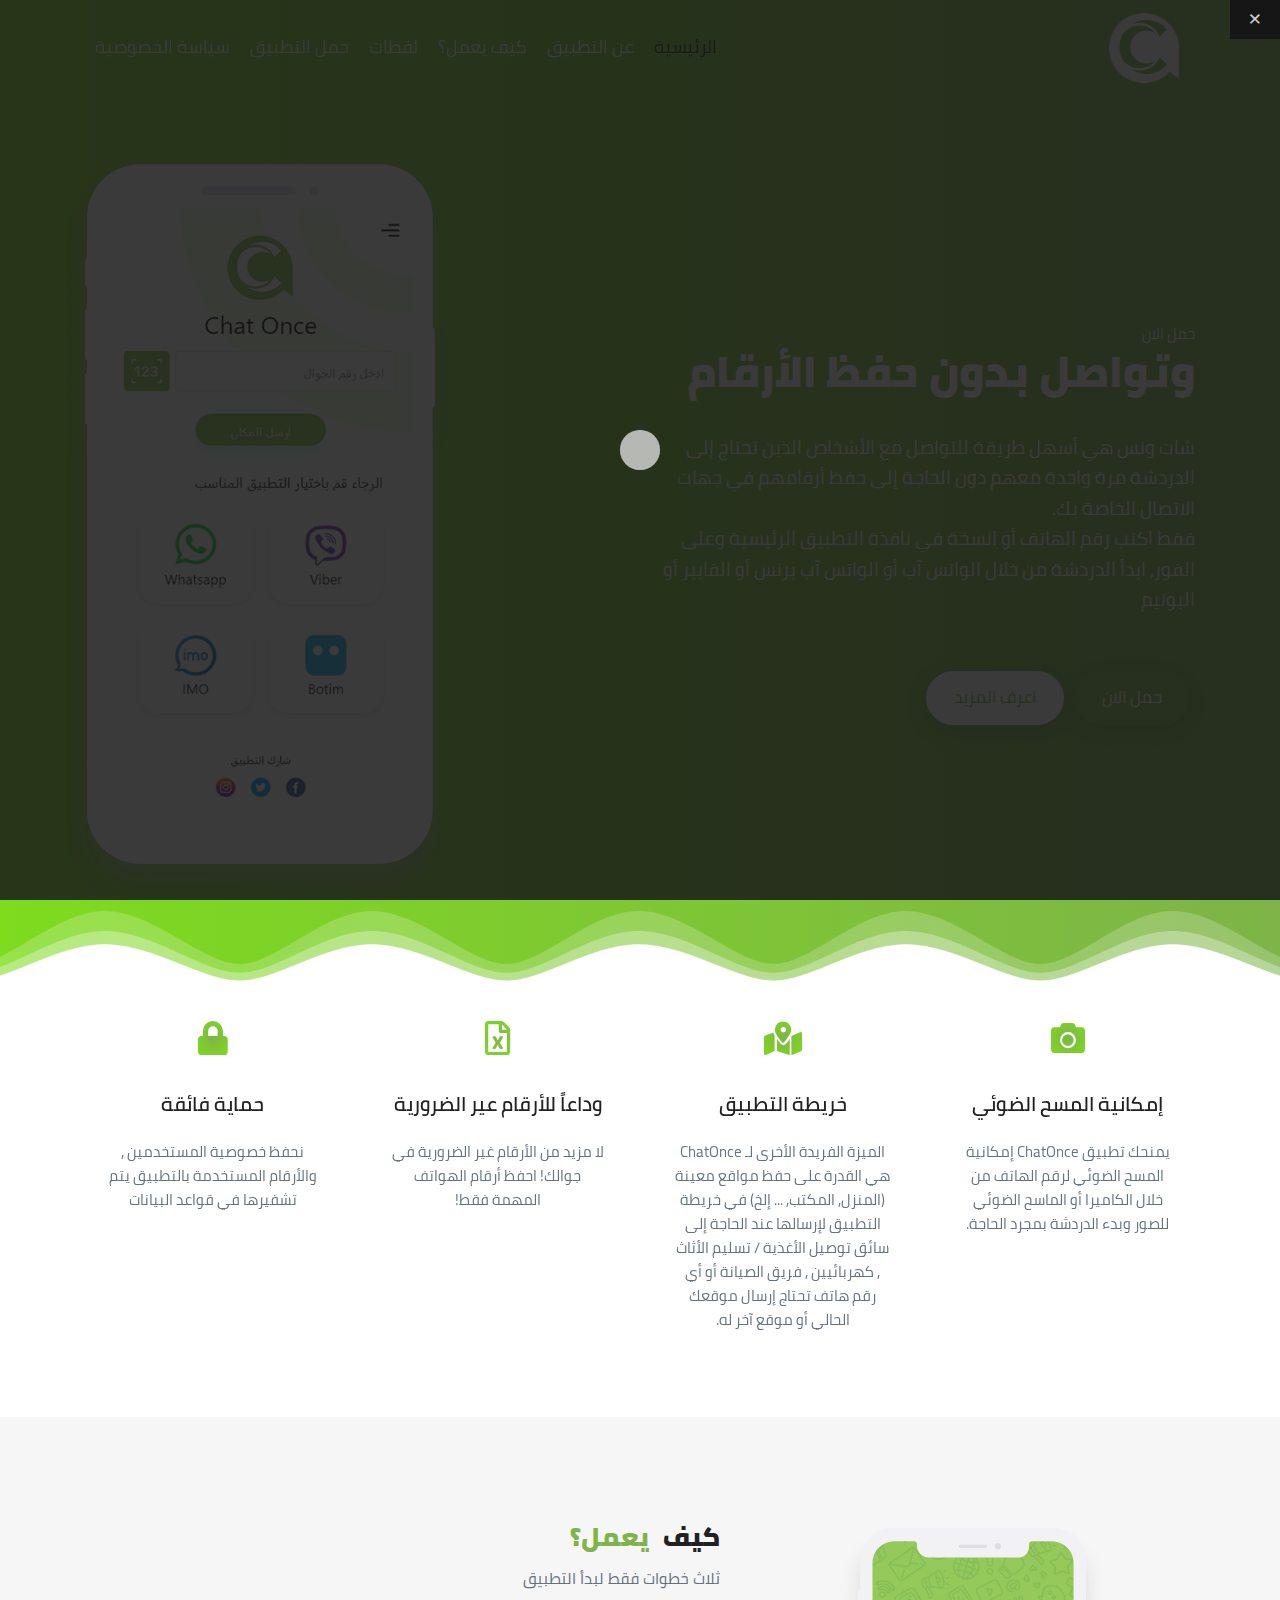
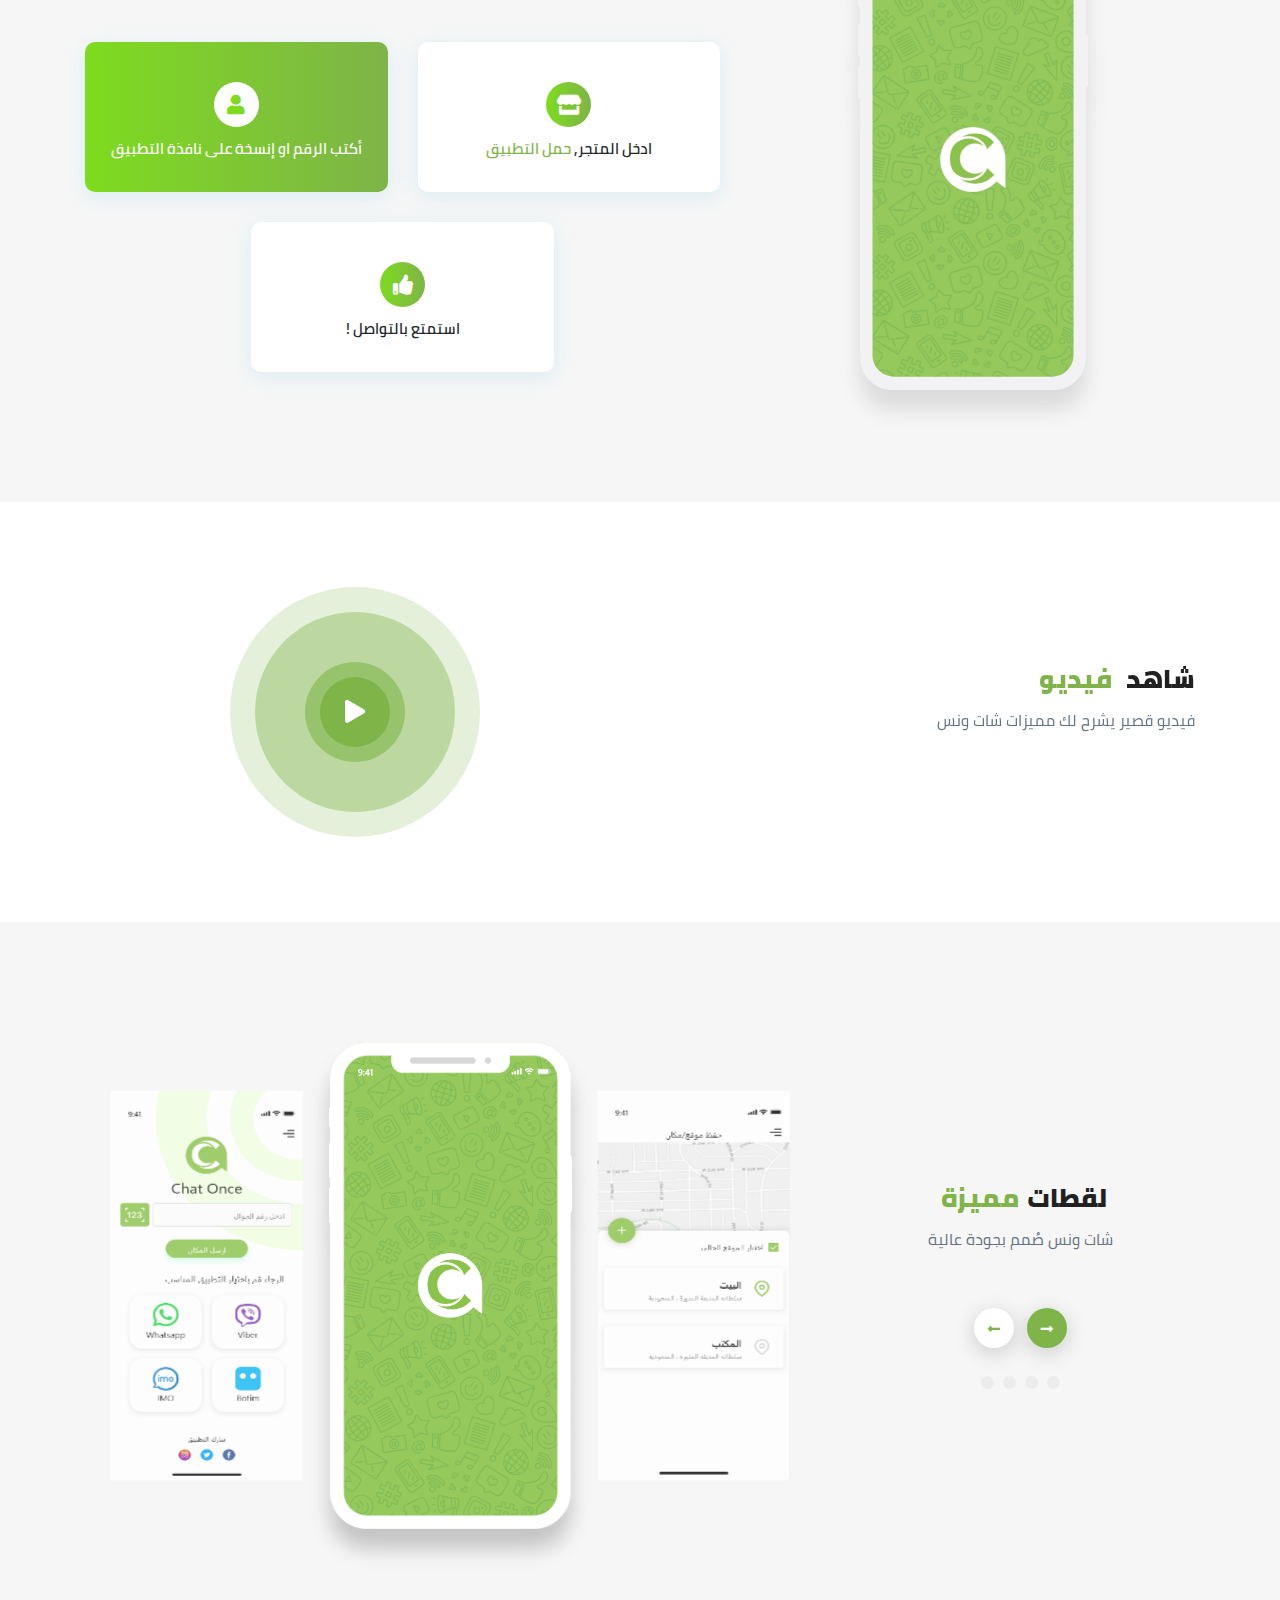
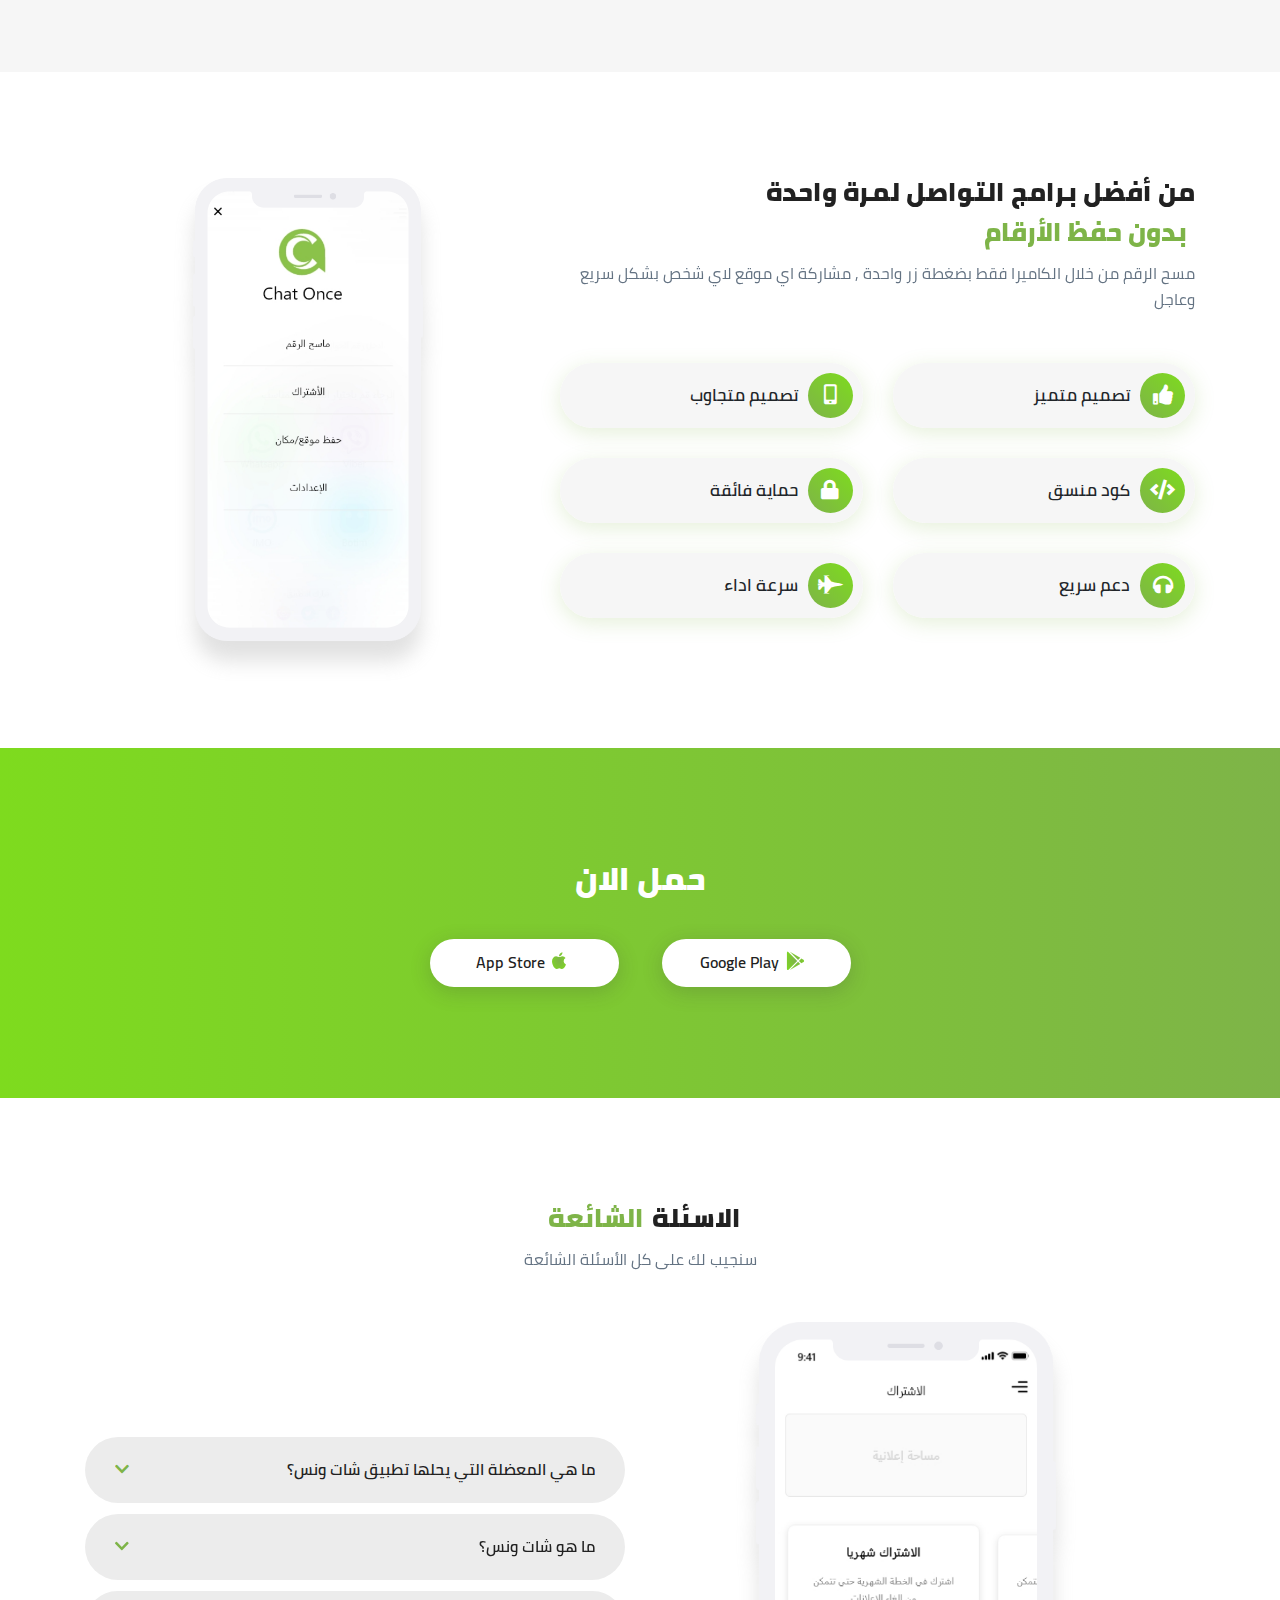
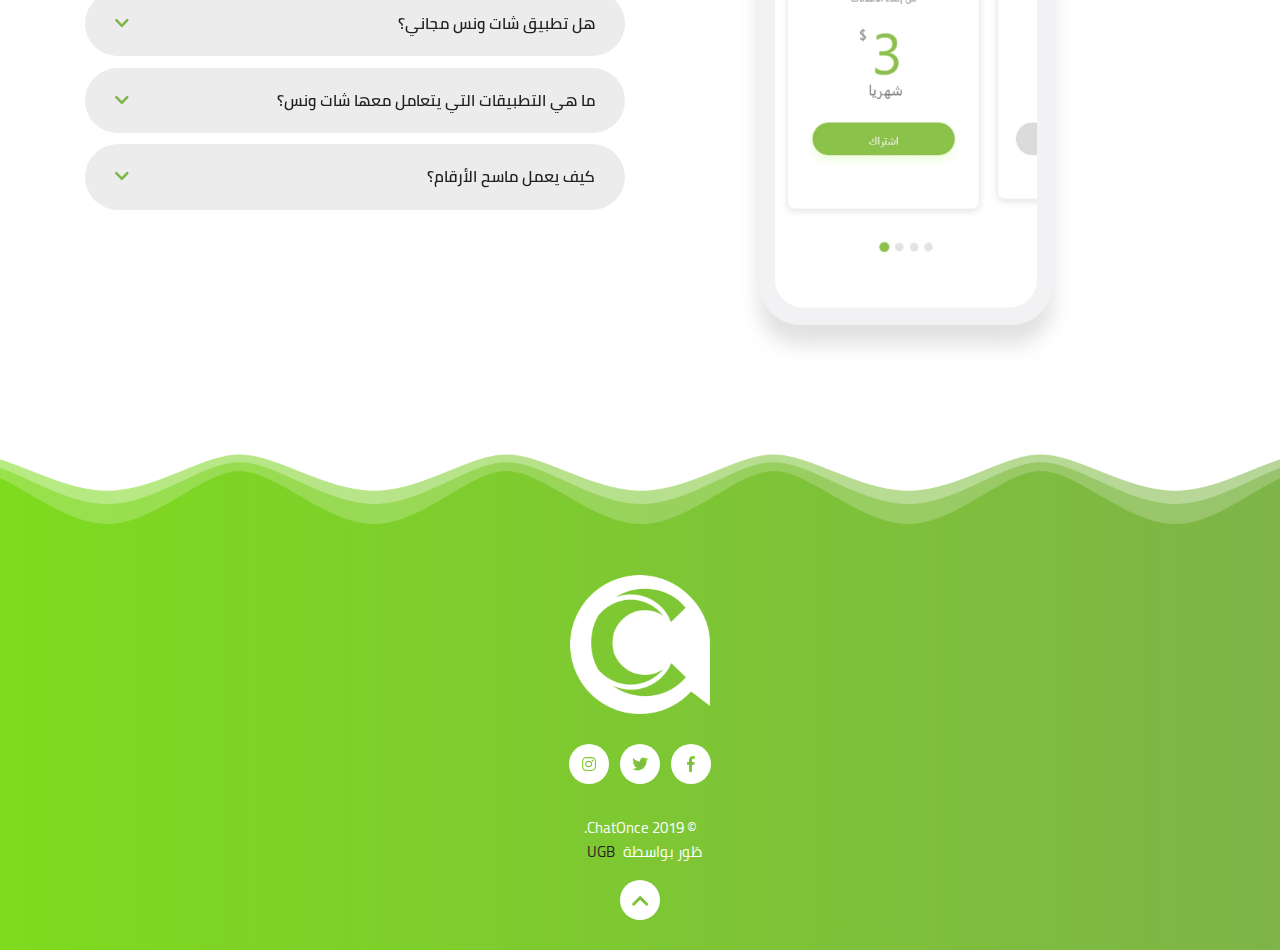
==== commit 64ce341f: "29/2--2" ====
--- a/index.html
+++ b/index.html
@@ -2,12 +2,12 @@
 <html lang=ar>
 <head>
     <meta http-equiv="Content-Type" content="text/html; charset=utf-8">
-    <title>الرئيسية - chat once</title>
+    <title>الرئيسية - ChatOnce</title>
     <meta name=viewport content="width=device-width, initial-scale=1.0">
-    <meta name=description content="chat once">
-    <meta name=keywords content="Chat, App, chat once ">
+    <meta name=description content=" ChatOnce">
+    <meta name=keywords content="Chat, App, ChatOnce ">
     <meta name=Author content="Hamza Abo Aitah">
-    <meta name=copyright content="Chat Once">
+    <meta name=copyright content=" ChatOnce">
     <link rel="shortcut icon" href="assets/images/logo/favicon.png">
     <link rel="stylesheet" href="assets/css/venobox.css">
     <link type="text/css" rel=stylesheet href="assets/css/main.css">
@@ -18,7 +18,7 @@
 <header id=header>
     <nav class="navbar navbar-expand-lg  fixed-top" id=navbar>
         <div class=container><a class="navbar-brand mb-0" href=index.html><img class=logo src="assets/images/logo2.png"
-                                                                               title="Chat Once" alt="Chat Once"/></a>
+                                                                               title=" ChatOnce" alt=" ChatOnce"/></a>
             <button class=navbar-toggler data-target="#navbar-collapse" data-toggle=collapse type=button
                     aria-controls=navbar-collapse aria-expanded=false aria-label="Toggle navigation">
                 <span></span><span></span><span></span></button>
@@ -56,8 +56,8 @@
                                                                                       href="#about-section">اعرف
                             المزيد</a></p></div>
                     <div class="col-lg-6 col-md-12"><img class="img-fluid app-screen hover_moving_effect"
-                                                         src="assets/images/app-screens/1.png" title="Chat Once"
-                                                         alt="Chat Once"/>
+                                                         src="assets/images/app-screens/1.png" title=" ChatOnce"
+                                                         alt=" ChatOnce"/>
                     </div>
                 </div>
             </div>
@@ -71,7 +71,7 @@
                     <div class=card>
                         <div class=card-title><i class="fas fa-camera"></i><h5>إمكانية المسح الضوئي</h5></div>
                         <p>
-                            يمنحك تطبيق Chat Once إمكانية المسح الضوئي لرقم الهاتف من خلال الكاميرا أو الماسح الضوئي
+                            يمنحك تطبيق ChatOnce إمكانية المسح الضوئي لرقم الهاتف من خلال الكاميرا أو الماسح الضوئي
                             للصور وبدء الدردشة بمجرد الحاجة.
                         </p>
                     </div>
@@ -80,7 +80,7 @@
                     <div class=card>
                         <div class=card-title><i class="fas fa-map-marked-alt"></i><h5>خريطة التطبيق</h5></div>
                         <p>
-                            الميزة الفريدة الأخرى لـ Chat Once هي القدرة على حفظ مواقع معينة (المنزل, المكتب, ... إلخ)
+                            الميزة الفريدة الأخرى لـ ChatOnce هي القدرة على حفظ مواقع معينة (المنزل, المكتب, ... إلخ)
                             في خريطة التطبيق لإرسالها عند الحاجة إلى سائق توصيل الأغذية / تسليم الأثاث , كهربائيين ,
                             فريق الصيانة أو أي رقم هاتف تحتاج إرسال موقعك الحالي أو موقع آخر له.
                         </p>
@@ -109,8 +109,8 @@
         <div class=container>
             <div class=row>
                 <div class="col-lg-5 col-md-12"><img class="img-fluid app-screen hover_moving_effect"
-                                                     src="assets/images/app-screens/5.png" title="Chat Once"
-                                                     alt="Chat Once"/>
+                                                     src="assets/images/app-screens/5.png" title=" ChatOnce"
+                                                     alt=" ChatOnce"/>
                 </div>
                 <div class="col-lg-7 col-md-12">
                     <div class=section-title><h3>كيف <strong>يعمل؟</strong></h3>
@@ -183,14 +183,14 @@
                     <div id=screenshots-carousel-1>
                         <div class=owl-carousel><img class=zoomIn-img
                                                      src="assets/images/screenshots-section/slide-1.jpg"
-                                                     title="Chat Once" alt="Chat Once"/><img class=zoomIn-img
+                                                     title=" ChatOnce" alt=" ChatOnce"/><img class=zoomIn-img
                                                                                              src="assets/images/screenshots-section/slide-2.jpg"
-                                                                                             title="Chat Once"
-                                                                                             alt="Chat Once"/><img
-                                class=zoomIn-img src="assets/images/screenshots-section/slide-3.jpg" title="Chat Once"
-                                alt="Chat Once"/><img class=zoomIn-img
+                                                                                             title=" ChatOnce"
+                                                                                             alt=" ChatOnce"/><img
+                                class=zoomIn-img src="assets/images/screenshots-section/slide-3.jpg" title=" ChatOnce"
+                                alt=" ChatOnce"/><img class=zoomIn-img
                                                       src="assets/images/screenshots-section/slide-4.jpg"
-                                                      title="Chat Once" alt="Chat Once"/></div>
+                                                      title=" ChatOnce" alt=" ChatOnce"/></div>
                     </div>
                 </div>
             </div>
@@ -244,8 +244,8 @@
                     </div>
                 </div>
                 <div class="col-lg-5 col-md-12"><img class="img-fluid app-screen hover_moving_effect"
-                                                     src="assets/images/app-screens/3.png" title="Chat Once"
-                                                     alt="Chat Once"/>
+                                                     src="assets/images/app-screens/3.png" title=" ChatOnce"
+                                                     alt=" ChatOnce"/>
                 </div>
             </div>
         </div>
@@ -259,7 +259,7 @@
                 <a class=btn-white-gradient href="#!"><i class="fab fa-apple"></i>app store</a>
             </div>
         </div>
-        <img class="img-fluid app-screen" src="assets/images/app-screens/1.png" title="Chat Once" alt="Chat Once"/>
+        <img class="img-fluid app-screen" src="assets/images/app-screens/1.png" title=" ChatOnce" alt=" ChatOnce"/>
     </section>
     <section id=fqa-section class=show>
         <div class=container>
@@ -272,7 +272,7 @@
                 </div>
                 <div class="col-xl-6 col-lg-5 col-md-12"><img
                         class="lazy app-screen hover_moving_effect img-fluid loaded"
-                        data-src="assets/images/app-screens/4.png" title="chat once" alt="chat once"
+                        data-src="assets/images/app-screens/4.png" title=" ChatOnce" alt=" ChatOnce"
                         src="assets/images/app-screens/4.png" data-was-processed=true
                         style="left: -18.8695px; top: 0px;"></div>
                 <div class="col-xl-6 col-lg-7 col-md-12">
@@ -335,7 +335,7 @@
                             <div class=collapse id=collapse-1 data-parent="#accordion" aria-labelledby=question-1>
                                 <div class=card-body>
                                     <p>
-                                        واتس اب ,فايبر ,ايمو ,او البويتم
+                                        واتس اب ,فايبر ,واتس اب بزنس ,او البويتم
                                         <br>
                                         الجدير بالذكر أن هذا التطبيق لا يرتبط أو يتلقى الدعم بأي شكل من الأشكال من برامج
                                         الواتس آب او الواتس آب بزنس او الفايبر
@@ -363,7 +363,7 @@
     </section>
 </main>
 <footer>
-    <div class=container><img class=logo src="assets/images/logo2.png" title="Chat Once" alt="Chat Once"/>
+    <div class=container><img class=logo src="assets/images/logo2.png" title=" ChatOnce" alt=" ChatOnce"/>
         <div id=subscribe>
             <div id=mc_embed_signup>
                 <form class="validate validate" id=mc-embedded-subscribe-form name=mc-embedded-subscribe-form
@@ -388,7 +388,7 @@
             <li class=list-inline-item><a target="_blank" href="https://www.instagram.com/chat_once"><i
                     class="fab fa-instagram"></i></a></li>
         </ul>
-        <div class="copyright p-3 text-center"><p class=m-0> © 2019 Chat Once. </p>
+        <div class="copyright p-3 text-center"><p class=m-0> © 2019 ChatOnce. </p>
             <p class=m-0>طَور
                 بواسطة<a href="http://www.ugbltd.com/">UGB</a></p></div>
         <div id=top-btn><p><i class="gradient-text fas fa-chevron-up"></i></p></div>
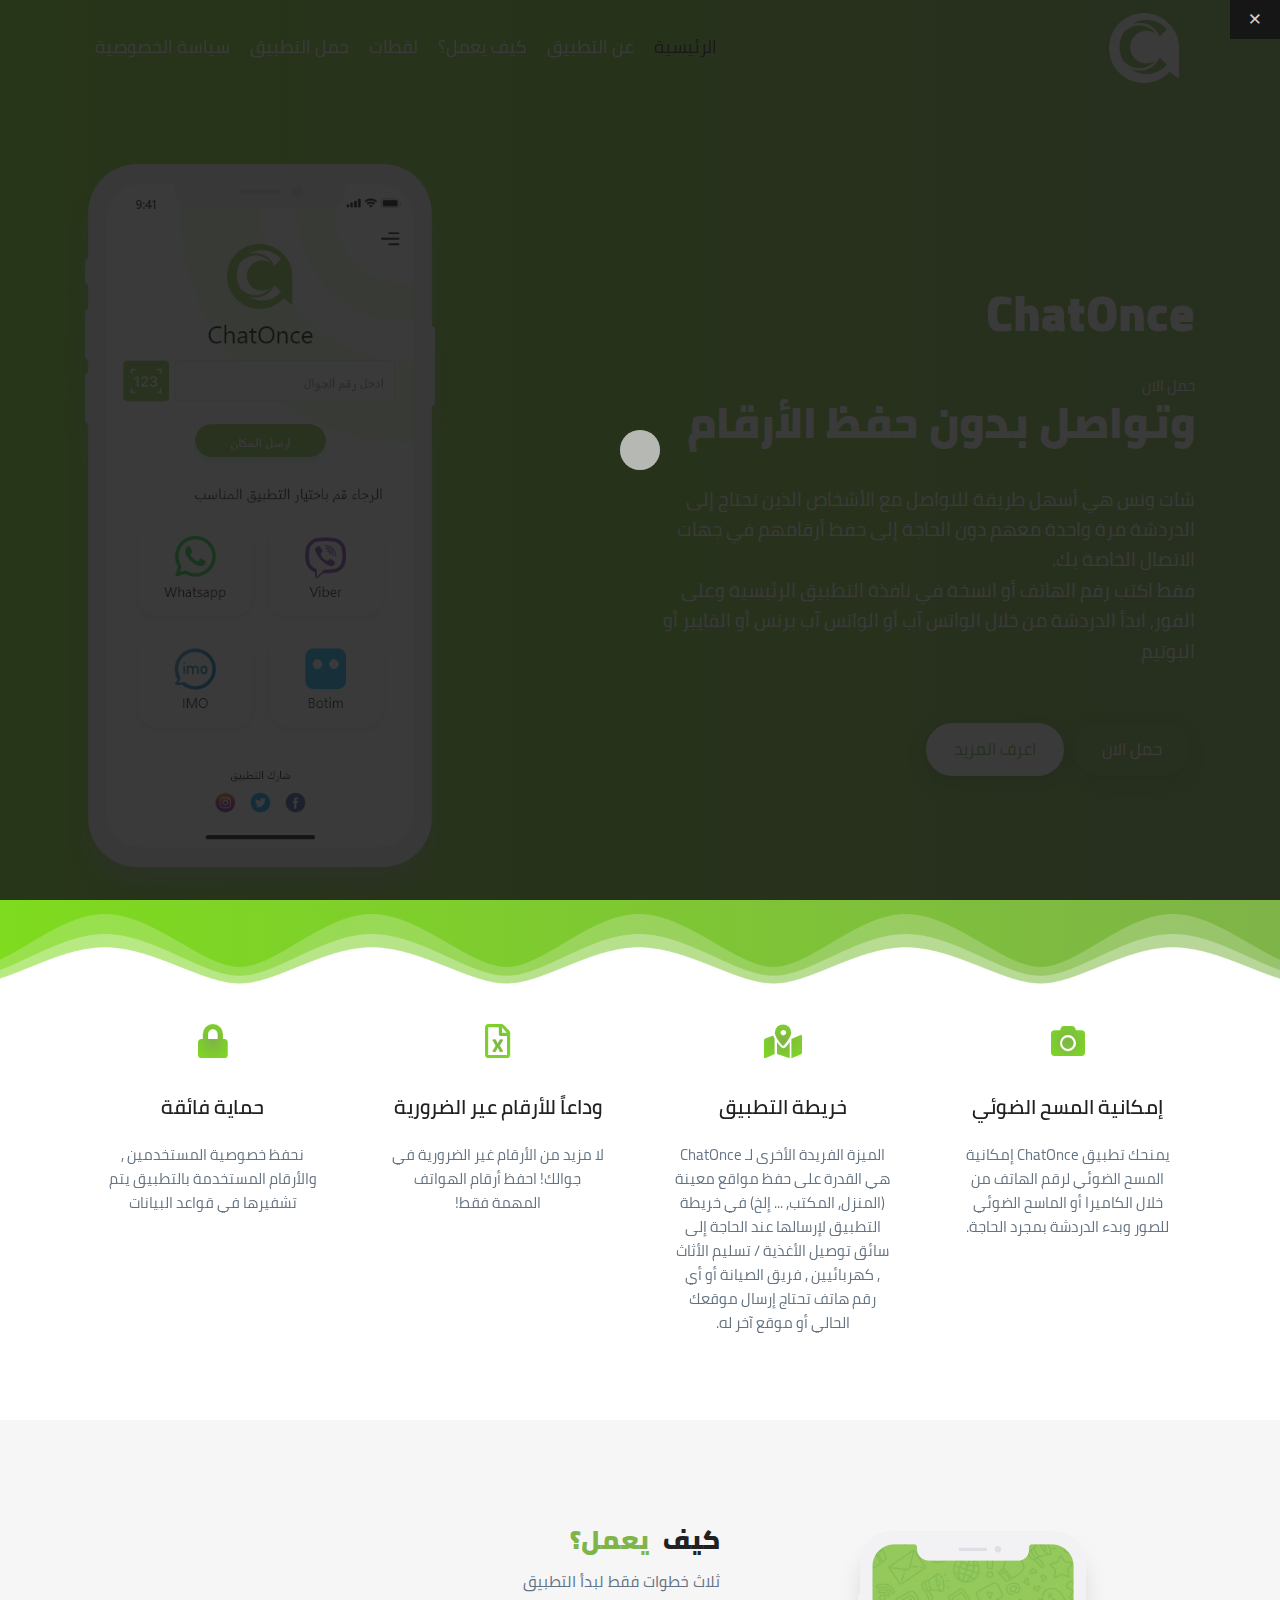
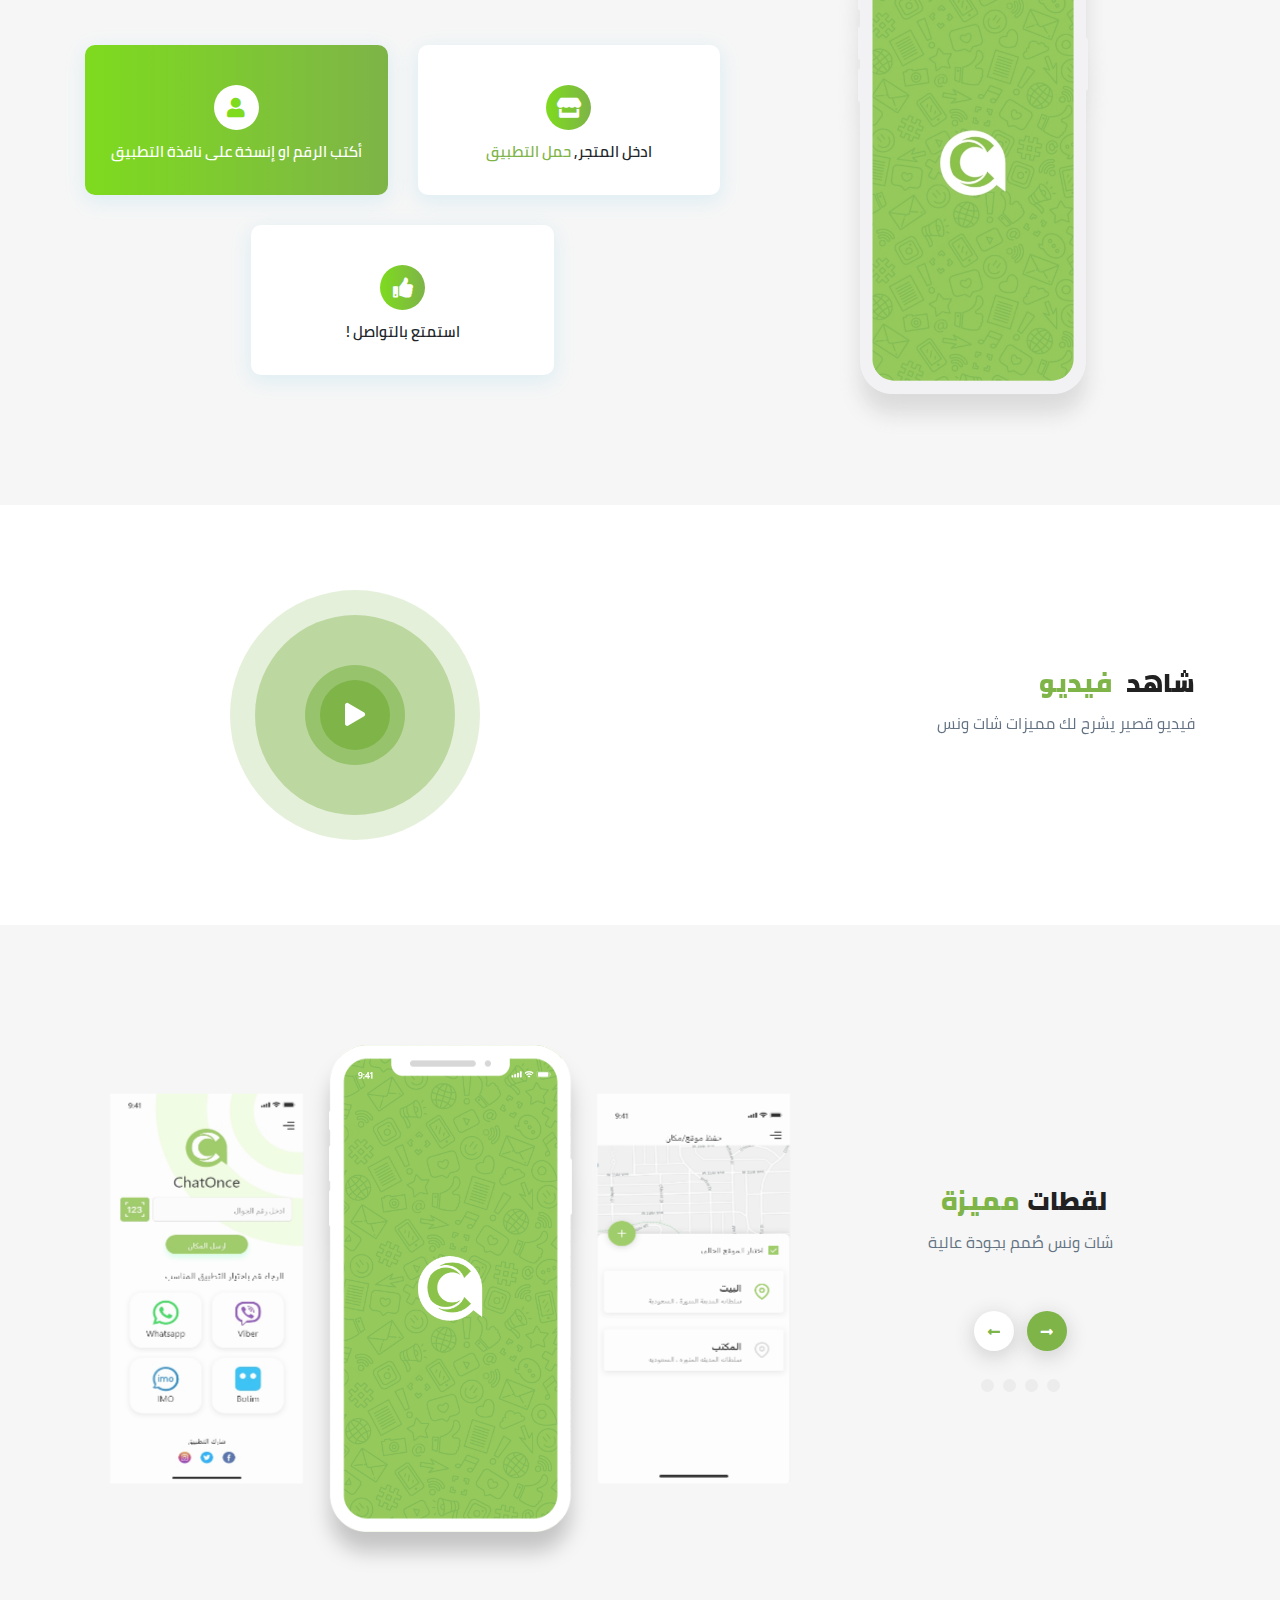
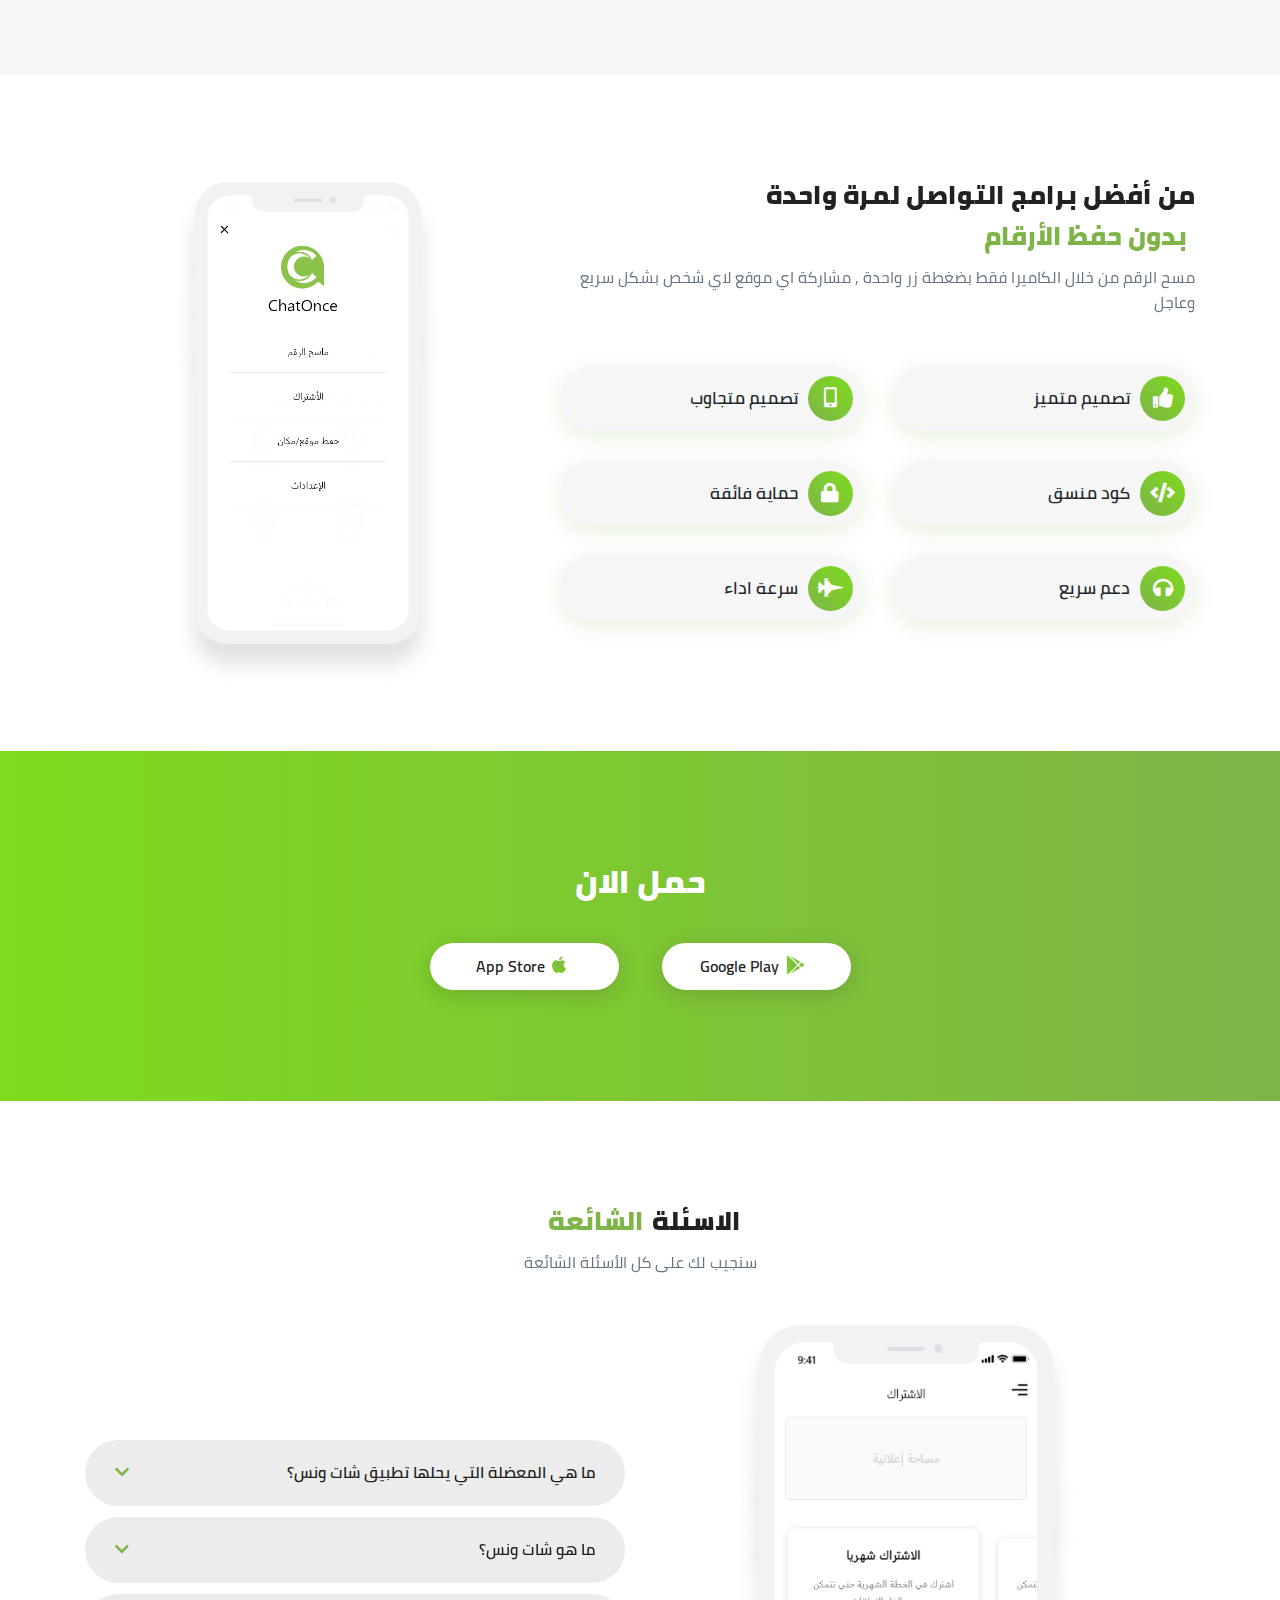
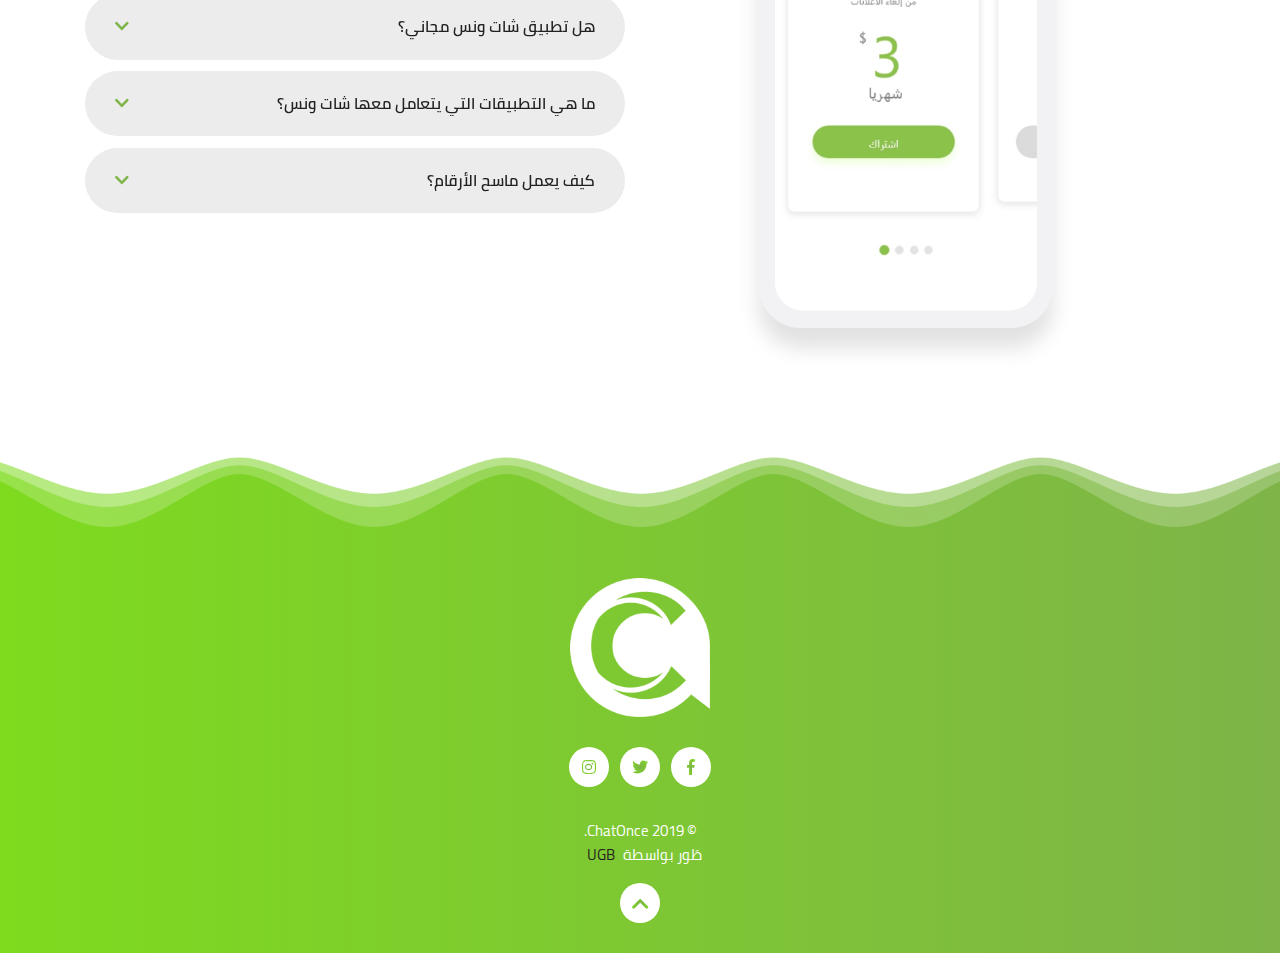
==== commit 2ff1fd16: "29/2--2" ====
--- a/index.html
+++ b/index.html
@@ -41,6 +41,9 @@
             <div class=container>
                 <div class=row>
                     <div class="col-lg-6 col-md-12">
+                        <h1 class="title display-4 big-title">
+                            ChatOnce
+                        </h1>
                         <h1 class="title display-4">
                             <small>حمل الان</small>
                             وتواصل بدون حفظ الأرقام
--- a/assets/css/main.css
+++ b/assets/css/main.css
@@ -29321,4 +29321,7 @@
 
 .app-screen {
     max-width: 230px
+}
+.big-title{
+    font-size: 50px;
 }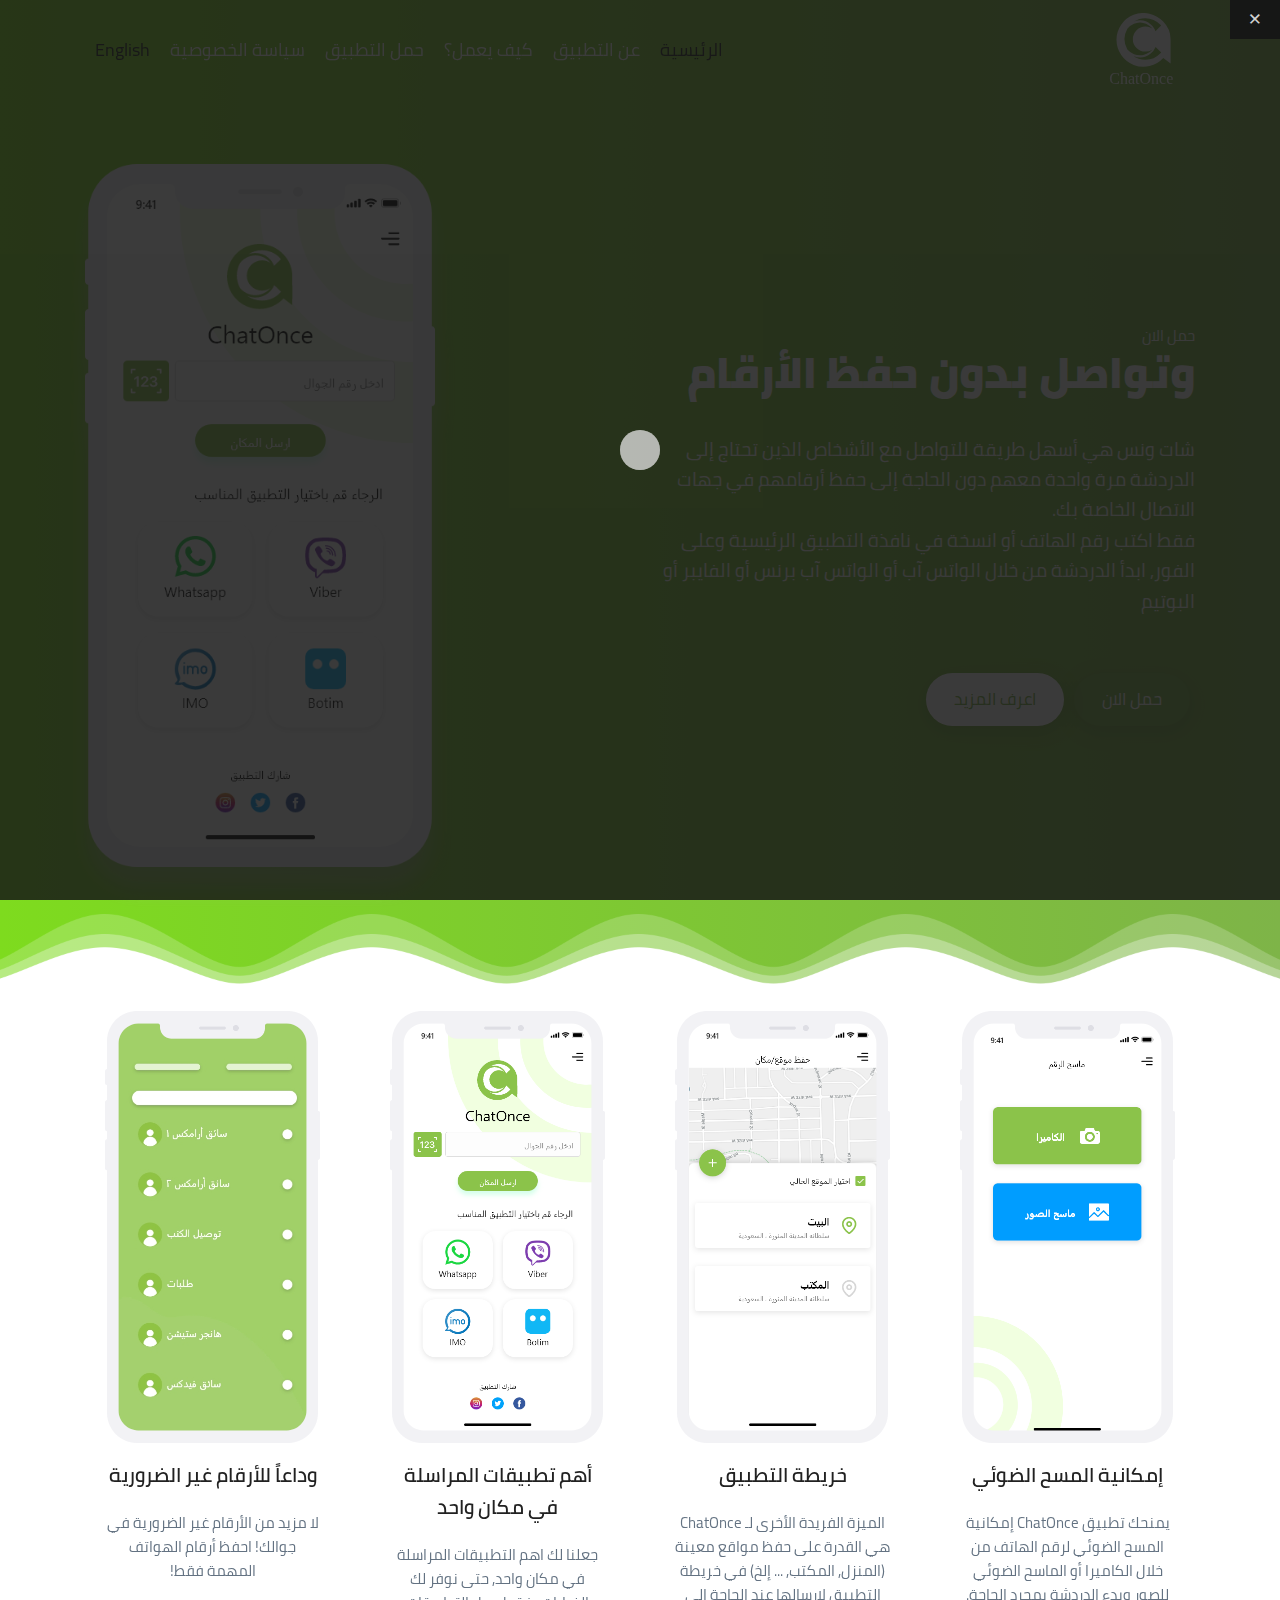
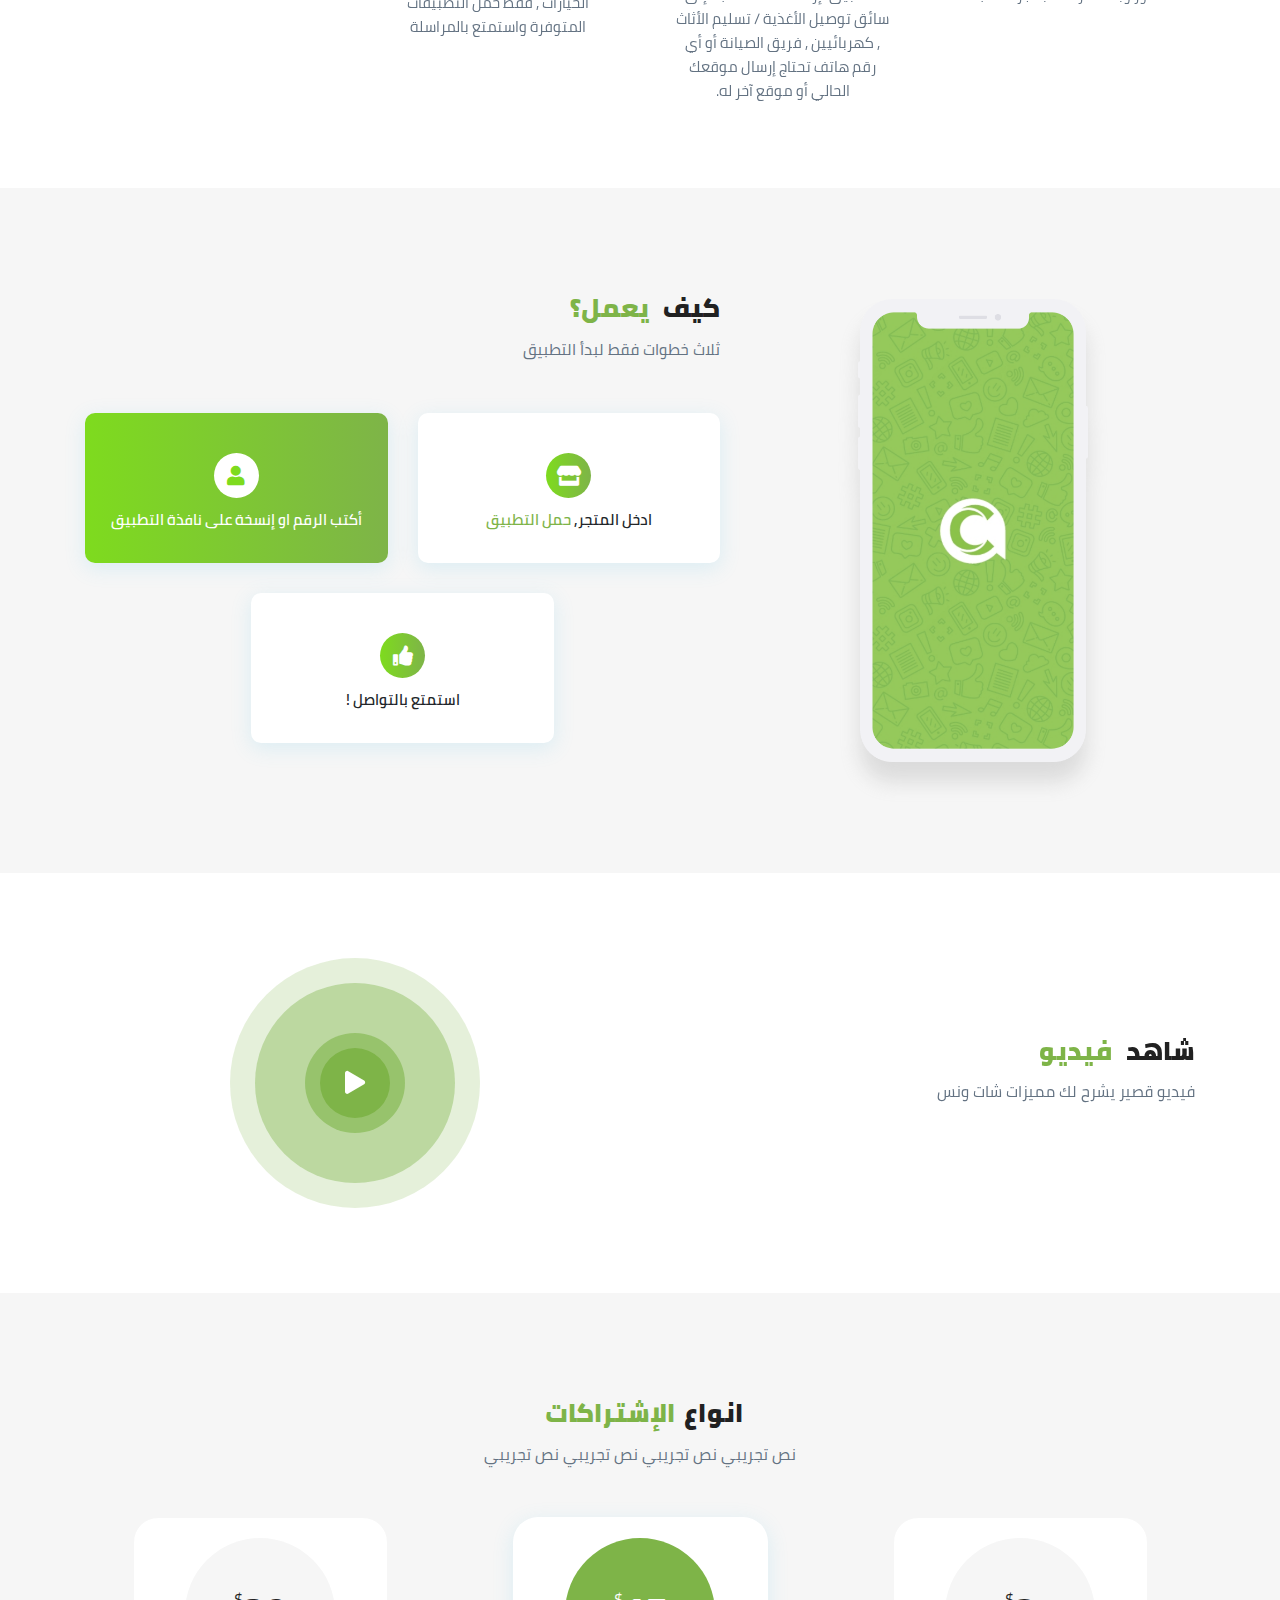
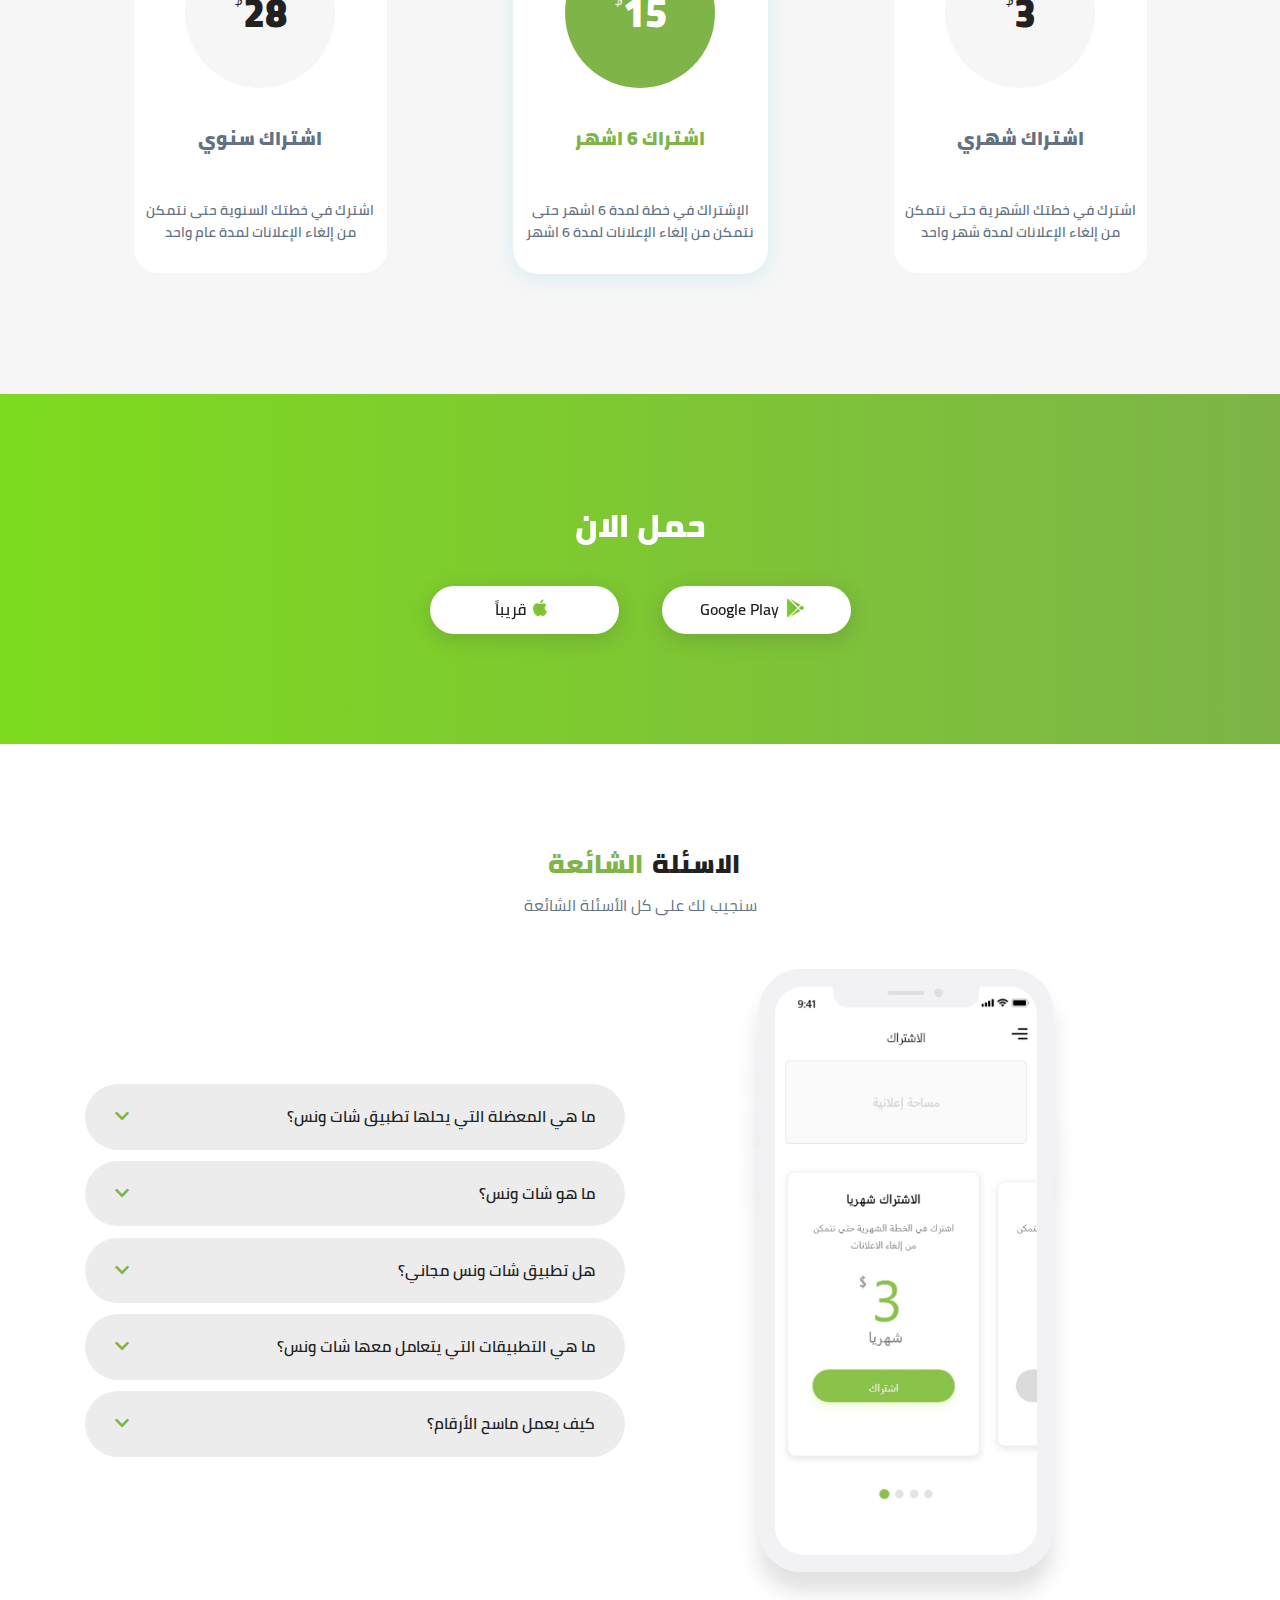
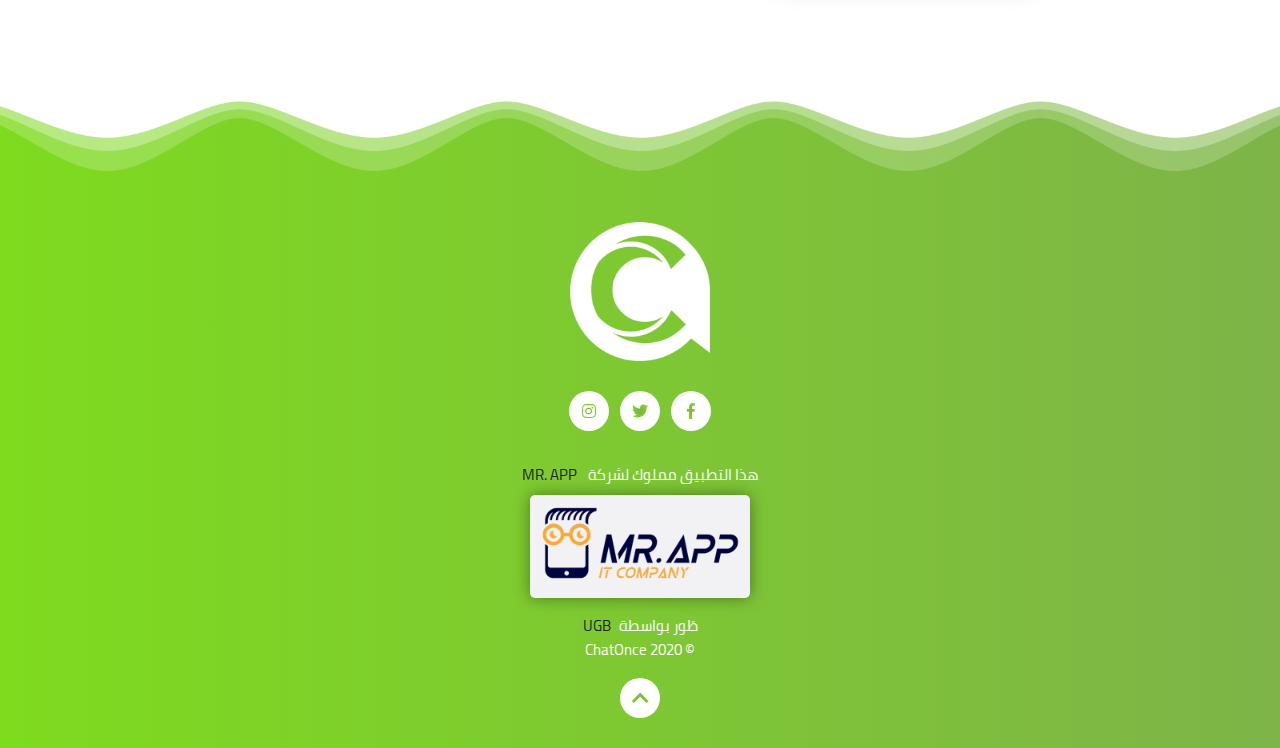
==== commit dc3ed4d6: "finsh rtl projct" ====
--- a/index.html
+++ b/index.html
@@ -10,14 +10,18 @@
     <meta name=copyright content=" ChatOnce">
     <link rel="shortcut icon" href="assets/images/logo/favicon.png">
     <link rel="stylesheet" href="assets/css/venobox.css">
+    <link rel="stylesheet" href="assets/css/slick.css">
+    <link rel="stylesheet" href="assets/css/slick-theme.css">
     <link type="text/css" rel=stylesheet href="assets/css/main.css">
 </head>
 <body class=demo-1 data-offset=500 data-spy=scroll data-target="#navbar" dir=rtl>
-<a class="start-video venobox d-none" data-autoplay="true" data-vbtype="video" href="https://www.youtube.com/watch?v=LHNA4Ku-6cg">
+<a class="start-video venobox d-none" data-autoplay="true" data-vbtype="video"
+   href="https://www.youtube.com/watch?v=LHNA4Ku-6cg">
 </a>
 <header id=header>
     <nav class="navbar navbar-expand-lg  fixed-top" id=navbar>
-        <div class=container><a class="navbar-brand mb-0" href=index.html><img class=logo src="assets/images/logo2.png"
+        <div class=container><a class="navbar-brand mb-0" href=index.html><img class=logo
+                                                                               src="assets/images/logo/logo.svg"
                                                                                title=" ChatOnce" alt=" ChatOnce"/></a>
             <button class=navbar-toggler data-target="#navbar-collapse" data-toggle=collapse type=button
                     aria-controls=navbar-collapse aria-expanded=false aria-label="Toggle navigation">
@@ -25,11 +29,11 @@
             <div class="collapse navbar-collapse " id=navbar-collapse>
                 <ul class="navbar-nav nav nav-pills">
                     <li class=nav-item><a class="nav-link active" href="#intro-section">الرئيسية</a></li>
-                    <li class=nav-item><a class=nav-link href="#features-section">عن التطبيق </a></li>
+                    <li class=nav-item><a class=nav-link href="#about-section">عن التطبيق </a></li>
                     <li class=nav-item><a class=nav-link href="#howItWorking-section">كيف يعمل؟ </a></li>
-                    <li class=nav-item><a class=nav-link href="#screenshots-section">لقطات </a></li>
                     <li class=nav-item><a class=nav-link href="#download-section">حمل التطبيق </a></li>
-                    <li class=nav-item><a class=nav-link href=privacy.html>سياسة الخصوصية </a></li>
+                    <li class=nav-item><a class=nav-link href="privacy.html">سياسة الخصوصية </a></li>
+                    <li class=nav-item><a class=nav-link href="en/index.html">english</a></li>
                 </ul>
             </div>
         </div>
@@ -41,9 +45,6 @@
             <div class=container>
                 <div class=row>
                     <div class="col-lg-6 col-md-12">
-                        <h1 class="title display-4 big-title">
-                            ChatOnce
-                        </h1>
                         <h1 class="title display-4">
                             <small>حمل الان</small>
                             وتواصل بدون حفظ الأرقام
@@ -72,7 +73,10 @@
             <div class="row align-items-start">
                 <div class="col-xl-3 col-lg-4 col-md-6 col-sm-12">
                     <div class=card>
-                        <div class=card-title><i class="fas fa-camera"></i><h5>إمكانية المسح الضوئي</h5></div>
+                        <div class=card-title>
+                            <img class="img-fluid" src="assets/images/app-screens/2.png" alt="">
+                            <h5 class="mt-3">إمكانية المسح الضوئي</h5>
+                        </div>
                         <p>
                             يمنحك تطبيق ChatOnce إمكانية المسح الضوئي لرقم الهاتف من خلال الكاميرا أو الماسح الضوئي
                             للصور وبدء الدردشة بمجرد الحاجة.
@@ -81,7 +85,9 @@
                 </div>
                 <div class="col-xl-3 col-lg-4 col-md-6 col-sm-12">
                     <div class=card>
-                        <div class=card-title><i class="fas fa-map-marked-alt"></i><h5>خريطة التطبيق</h5></div>
+                        <div class=card-title>
+                            <img src="assets/images/app-screens/6.png" alt="">
+                            <h5 class="mt-3">خريطة التطبيق</h5></div>
                         <p>
                             الميزة الفريدة الأخرى لـ ChatOnce هي القدرة على حفظ مواقع معينة (المنزل, المكتب, ... إلخ)
                             في خريطة التطبيق لإرسالها عند الحاجة إلى سائق توصيل الأغذية / تسليم الأثاث , كهربائيين ,
@@ -89,21 +95,26 @@
                         </p>
                     </div>
                 </div>
+
                 <div class="col-xl-3 col-lg-4 col-md-6 col-sm-12">
                     <div class=card>
-                        <div class=card-title><i class="far fa-file-excel"></i><h5>وداعاً للأرقام عير الضرورية</h5>
+                        <div class=card-title>
+                            <img src="assets/images/app-screens/1.png" alt="">
+                            <h5 class="mt-3">أهم تطبيقات المراسلة في مكان واحد</h5></div>
+                        <p>
+                            جعلنا لك اهم التطبيقات المراسلة في مكان واحد, حتى نوفر لك الخيارات , فقط حمل التطبيقات المتوفرة واستمتع بالمراسلة
+                        </p>
+                    </div>
+                </div>
+                <div class="col-xl-3 col-lg-4 col-md-6 col-sm-12">
+                    <div class=card>
+                        <div class=card-title>
+                            <img src="assets/images/app-screens/7.png" alt="">
+                            <h5 class="mt-3">وداعاً للأرقام غير الضرورية</h5>
                         </div>
                         <p>
                             لا مزيد من الأرقام غير الضرورية في جوالك! احفظ أرقام الهواتف المهمة فقط!
                         </p></div>
-                </div>
-                <div class="col-xl-3 col-lg-4 col-md-6 col-sm-12">
-                    <div class=card>
-                        <div class=card-title><i class="fas fa-lock"></i><h5>حماية فائقة</h5></div>
-                        <p>
-                            نحفظ خصوصية المستخدمين , والأرقام المستخدمة بالتطبيق يتم تشفيرها في قواعد البيانات
-                        </p>
-                    </div>
                 </div>
             </div>
         </div>
@@ -155,7 +166,8 @@
                 </div>
                 <div class="col-lg-6 col-md-12">
                     <div class="video-link">
-                        <a class="js-modal-btn venobox" data-autoplay="true" data-vbtype="video" href="https://www.youtube.com/watch?v=LHNA4Ku-6cg">
+                        <a class="js-modal-btn venobox" data-autoplay="true" data-vbtype="video"
+                           href="https://www.youtube.com/watch?v=LHNA4Ku-6cg">
                             <i class="fas fa-play"></i>
                         </a>
                     </div>
@@ -163,92 +175,137 @@
             </div>
         </div>
     </section>
-    <section id=screenshots-section>
-        <div class=container>
-            <div class=row>
-                <div class="col-lg-4 col-md-12 col-sm-12">
-                    <div class="section-title text-center"><h3>لقطات<strong>مميزة</strong></h3>
-                        <p>شات ونس صُمم بجودة عالية </p></div>
-                    <div class=carousel-controls>
-                        <div class=carousel-navigation>
-                            <div class=prev></div>
-                            <div class=next></div>
-                        </div>
-                        <div class=carousel-indicators>
-                            <div class=dot></div>
-                            <div class=dot></div>
-                            <div class=dot></div>
-                            <div class=dot></div>
-                        </div>
-                    </div>
-                </div>
-                <div class="col-lg-8 col-md-12 col-sm-12">
-                    <div id=screenshots-carousel-1>
-                        <div class=owl-carousel><img class=zoomIn-img
-                                                     src="assets/images/screenshots-section/slide-1.jpg"
-                                                     title=" ChatOnce" alt=" ChatOnce"/><img class=zoomIn-img
-                                                                                             src="assets/images/screenshots-section/slide-2.jpg"
-                                                                                             title=" ChatOnce"
-                                                                                             alt=" ChatOnce"/><img
-                                class=zoomIn-img src="assets/images/screenshots-section/slide-3.jpg" title=" ChatOnce"
-                                alt=" ChatOnce"/><img class=zoomIn-img
-                                                      src="assets/images/screenshots-section/slide-4.jpg"
-                                                      title=" ChatOnce" alt=" ChatOnce"/></div>
-                    </div>
-                </div>
-            </div>
-        </div>
-    </section>
-    <section id=features-section>
-        <div class=container>
-            <div class=row>
-                <div class="col-lg-7 col-md-12">
-                    <div class=section-title><h3>من أفضل برامج التواصل لمرة واحدة<strong> بدون حفظ الأرقام</strong></h3>
-                        <p>
-                            مسح الرقم من خلال الكاميرا فقط بضغطة زر واحدة , مشاركة اي موقع لاي شخص بشكل سريع وعاجل
-                        </p></div>
-                    <div class="row list-unstyled features-list">
-                        <div class="col-md-6 col-sm-12">
-                            <div class=card>
-                                <div class=card-title><i class="fas fa-thumbs-up"></i>
-                                    <p>تصميم متميز</p></div>
-                            </div>
-                        </div>
-                        <div class="col-md-6 col-sm-12">
-                            <div class=card>
-                                <div class=card-title><i class="fas fa-mobile-alt"></i>
-                                    <p>تصميم متجاوب</p></div>
-                            </div>
-                        </div>
-                        <div class="col-md-6 col-sm-12">
-                            <div class=card>
-                                <div class=card-title><i class=" fas fa-code"></i>
-                                    <p>كود منسق</p></div>
-                            </div>
-                        </div>
-                        <div class="col-md-6 col-sm-12">
-                            <div class=card>
-                                <div class=card-title><i class="fas fa-lock"></i>
-                                    <p>حماية فائقة</p></div>
-                            </div>
-                        </div>
-                        <div class="col-md-6 col-sm-12">
-                            <div class=card>
-                                <div class=card-title><i class="fas fa-headphones"></i>
-                                    <p>دعم سريع</p></div>
-                            </div>
-                        </div>
-                        <div class="col-md-6 col-sm-12">
-                            <div class=card>
-                                <div class=card-title><i class="fas fa-fighter-jet"></i>
-                                    <p>سرعة اداء</p></div>
-                            </div>
-                        </div>
-                    </div>
-                </div>
-                <div class="col-lg-5 col-md-12"><img class="img-fluid app-screen hover_moving_effect"
-                                                     src="assets/images/app-screens/3.png" title=" ChatOnce"
-                                                     alt=" ChatOnce"/>
+<!--    <section id=screenshots-section>-->
+<!--        <div class=container>-->
+<!--            <div class=row>-->
+<!--                <div class="col-lg-4 col-md-12 col-sm-12">-->
+<!--                    <div class="section-title text-center"><h3>لقطات<strong>مميزة</strong></h3>-->
+<!--                        &lt;!&ndash;                        <p>شات ونس صُمم بجودة عالية </p>&ndash;&gt;-->
+<!--                        <div class="slider slider-nav">-->
+<!--                            <div>-->
+<!--                                <h3>عنوان تجريبي1</h3>-->
+<!--                                <p>-->
+<!--                                    هذا النص هو مثال لنص يمكن أن يستبدل في نفس المساحة، لقد تم توليد هذا النص من مولد-->
+<!--                                    النص العربى، حيث يمكنك أن تولد مثل هذا النص أو العديد من النصوص الأخرى إضافة إلى-->
+<!--                                    زيادة عدد الحروف التى يولدها التطبيق.-->
+<!--                                </p>-->
+<!--                            </div>-->
+<!--                            <div>-->
+<!--                                <h3>عنوان تجريبي2</h3>-->
+<!--                                <p>-->
+<!--                                    هذا النص هو مثال لنص يمكن أن يستبدل في نفس المساحة، لقد تم توليد هذا النص من مولد-->
+<!--                                    النص العربى، حيث يمكنك أن تولد مثل هذا النص أو العديد من النصوص الأخرى إضافة إلى-->
+<!--                                    زيادة عدد الحروف التى يولدها التطبيق.-->
+<!--                                </p>-->
+<!--                            </div>-->
+<!--                            <div>-->
+<!--                                <h3>عنوان تجريبي3</h3>-->
+<!--                                <p>-->
+<!--                                    هذا النص هو مثال لنص يمكن أن يستبدل في نفس المساحة، لقد تم توليد هذا النص من مولد-->
+<!--                                    النص العربى، حيث يمكنك أن تولد مثل هذا النص أو العديد من النصوص الأخرى إضافة إلى-->
+<!--                                    زيادة عدد الحروف التى يولدها التطبيق.-->
+<!--                                </p>-->
+<!--                            </div>-->
+<!--                            <div>-->
+<!--                                <h3>عنوان تجريبي4</h3>-->
+<!--                                <p>-->
+<!--                                    هذا النص هو مثال لنص يمكن أن يستبدل في نفس المساحة، لقد تم توليد هذا النص من مولد-->
+<!--                                    النص العربى، حيث يمكنك أن تولد مثل هذا النص أو العديد من النصوص الأخرى إضافة إلى-->
+<!--                                    زيادة عدد الحروف التى يولدها التطبيق.-->
+<!--                                </p>-->
+<!--                            </div>-->
+<!--                        </div>-->
+<!--                        <div class="my-nav">-->
+
+<!--                        </div>-->
+<!--                        <div class="my-dot">-->
+
+<!--                        </div>-->
+<!--                    </div>-->
+<!--                </div>-->
+<!--                <div class="col-lg-8 col-md-12 col-sm-12">-->
+<!--                    <div class="slider slider-for">-->
+<!--                        <div>-->
+<!--                            <img class=zoomIn-img src="assets/images/app-screens/1.png" title=" ChatOnce"-->
+<!--                                 alt=" ChatOnce"/>-->
+<!--                        </div>-->
+<!--                        <div>-->
+<!--                            <img class=zoomIn-img src="assets/images/app-screens/3.png" title=" ChatOnce"-->
+<!--                                 alt=" ChatOnce"/>-->
+<!--                        </div>-->
+<!--                        <div>-->
+<!--                            <img class=zoomIn-img src="assets/images/app-screens/4.png" title=" ChatOnce"-->
+<!--                                 alt=" ChatOnce"/>-->
+<!--                        </div>-->
+<!--                        <div>-->
+<!--                            <img class=zoomIn-img src="assets/images/app-screens/5.png" title=" ChatOnce"-->
+<!--                                 alt=" ChatOnce"/>-->
+<!--                        </div>-->
+<!--                    </div>-->
+<!--                </div>-->
+<!--            </div>-->
+<!--        </div>-->
+<!--    </section>-->
+    <section id="pricing-section" class="show">
+        <div class="container text-center">
+            <div class="section-title"><h3>انواع<strong>الإشتراكات</strong></h3>
+                <p>نص تجريبي نص تجريبي نص تجريبي نص تجريبي </p></div>
+            <div class="packages">
+                <div class="row">
+                    <div class="col-lg-4 col-md-6 col-sm-12">
+                        <ul class="list-unstyled plan">
+                            <li>
+                                <div class="price"><h1><sup>$</sup>3</h1></div>
+                            </li>
+                            <li>
+                                <div class="title"><h4>اشتراك شهري</h4></div>
+                            </li>
+                            <li>
+                                <div class="title">
+                                    <p>
+                                        اشترك في خطتك الشهرية حتى نتمكن من إلغاء الإعلانات لمدة شهر واحد
+                                    </p>
+                                </div>
+                            </li>
+
+                        </ul>
+                    </div>
+                    <div class="col-lg-4 col-md-6 col-sm-12">
+                        <ul class="list-unstyled plan recommended">
+                            <li>
+                                <div class="price"><h1><sup>$</sup>15</h1></div>
+                            </li>
+                            <li>
+                                <div class="title"><h4>اشتراك 6 اشهر</h4></div>
+                            </li>
+                            <li>
+                                <div class="title">
+                                    <p>
+                                        الإشتراك في خطة لمدة 6 اشهر حتى نتمكن من إلغاء الإعلانات لمدة 6 اشهر
+                                    </p>
+                                </div>
+                            </li>
+
+                        </ul>
+                    </div>
+                    <div class="col-lg-4 col-md-6 col-sm-12">
+                        <ul class="list-unstyled plan">
+                            <li>
+                                <div class="price"><h1><sup>$</sup>28</h1></div>
+                            </li>
+                            <li>
+                                <div class="title"><h4>اشتراك سنوي</h4></div>
+                            </li>
+                            <li>
+                                <div class="title">
+                                    <p>
+                                        اشترك في خطتك السنوية حتى نتمكن من إلغاء الإعلانات لمدة عام واحد
+                                    </p>
+                                </div>
+                            </li>
+
+                        </ul>
+                    </div>
                 </div>
             </div>
         </div>
@@ -259,7 +316,7 @@
             <div class=download-btns>
                 <a class=btn-white-gradient href="https://play.google.com/store/apps/details?id=com.shadid.chatonce"><i
                         class="fab fa-google-play"></i>Google Play</a>
-                <a class=btn-white-gradient href="#!"><i class="fab fa-apple"></i>app store</a>
+                <a class=btn-white-gradient href="#!"><i class="fab fa-apple"></i>قريباً</a>
             </div>
         </div>
         <img class="img-fluid app-screen" src="assets/images/app-screens/1.png" title=" ChatOnce" alt=" ChatOnce"/>
@@ -391,9 +448,24 @@
             <li class=list-inline-item><a target="_blank" href="https://www.instagram.com/chat_once"><i
                     class="fab fa-instagram"></i></a></li>
         </ul>
-        <div class="copyright p-3 text-center"><p class=m-0> © 2019 ChatOnce. </p>
-            <p class=m-0>طَور
-                بواسطة<a href="http://www.ugbltd.com/">UGB</a></p></div>
+        <div class="copyright p-3 text-center">
+            <p class="mb-0 ">
+                هذا التطبيق مملوك لشركة
+                <a href="https://ugbltd.com/" class="pr-2" target="_blank">MR. APP</a>
+            </p>
+            <div class="mr-app-container d-inline-block mt-2">
+
+                <a href="#" target="_blank" class="d-inline-block">
+                    <img src="assets/images/app-logo.png" class="mr-app-logo" alt="">
+                </a>
+            </div>
+            <p class="mb-0 mt-3">طَور
+                بواسطة<a href="https://ugbltd.com/" class="pr-2" target="_blank">UGB</a>
+            </p>
+            <p class="mb-0"> © 2020 ChatOnce </p>
+
+        </div>
+
         <div id=top-btn><p><i class="gradient-text fas fa-chevron-up"></i></p></div>
     </div>
 </footer>
@@ -405,16 +477,40 @@
 </div>
 <script src="assets/js/custom.js"></script>
 <script src="assets/js/venobox.min.js"></script>
+<script src="assets/js/slick.min.js"></script>
 <script>
 
 
-    $( window  ).on("load" ,(function() {
+    $(window).on("load", (function () {
         $('.venobox').venobox();
-        setTimeout(function() {
+        setTimeout(function () {
             document.getElementsByClassName("start-video")[0].click();
         }, 500);
 
     }));
+</script>
+<script>
+    $('.slider-for').slick({
+        slidesToShow: 1,
+        slidesToScroll: 1,
+        arrows: false,
+        fade: true,
+        rtl: true,
+        asNavFor: '.slider-nav',
+        centerMode: true
+    });
+    $('.slider-nav').slick({
+        slidesToShow: 1,
+        slidesToScroll: 1,
+        asNavFor: '.slider-for',
+        dots: true,
+        autoplay: true,
+        rtl: true,
+        centerMode: false,
+        focusOnSelect: true,
+        appendArrows: $(".my-nav"),
+        appendDots: $(".my-dot")
+    });
 </script>
 </body>
 </html>--- a/assets/css/main.css
+++ b/assets/css/main.css
@@ -25737,7 +25737,6 @@
 
 body > footer .copyright a {
     color: #212121;
-    padding: 8px
 }
 
 body > footer .logo {
@@ -29324,4 +29323,125 @@
 }
 .big-title{
     font-size: 50px;
-}+}
+/*new code */
+/*/////*/
+.slick-slide{
+    outline: 0 !important;
+}
+.my-nav{
+    position: relative;
+    width: 50px;
+    margin: 0 auto;
+}
+.my-nav button{
+    width: 40px;
+    height: 40px;
+    border-radius: 50%;
+    box-shadow: 0 5px 20px 1px rgba(61, 61, 61, .2);
+    transform: scale(1);
+    transition: all ease-in-out 0.4s;
+}
+.my-nav button.slick-prev{
+    background-color: var(--color-main);
+    color: var(--color-theme-white);
+}
+.my-nav button.slick-next{
+    background-color: var(--color-theme-white);
+    color: var(--color-main);
+}
+.slick-arrow{
+    font-family: 'Font Awesome 5 Free' !important;
+    font-weight: 900 !important;
+}
+.my-nav button.slick-prev:before{
+    content: "\f30b";
+    font-family: 'Font Awesome 5 Free' !important;
+}
+.my-nav button.slick-next:before{
+    font-family: 'Font Awesome 5 Free' !important;
+    content: "\f30a";
+    color: var(--color-main);
+}
+.my-nav button:hover{
+    transform: scale(.9);
+}
+.my-dot{
+    padding-top: 50px;
+}
+.my-dot .slick-dots{
+    position: static;
+}
+.my-dot  .slick-dots li button:before{
+   display: none;
+}
+.my-dot  .slick-dots li button{
+    width: 13px;
+    height: 13px;
+    border-radius: 50%;
+    background-color: #e3e3e3;
+    display: inline-block;
+    margin: 0 3px;
+    cursor: pointer;
+}
+.my-dot .slick-dots li.slick-active button{
+    background-color: var(--color-main);
+}
+.slick-dots li{
+    margin: 0 2px;
+}
+.slider-nav h3{
+    font-size: 18px;
+}
+.slider-for img.zoomIn-img{
+    height: 570px;
+    overflow: hidden;
+    width: auto;
+    border-radius: 38px;
+    filter: drop-shadow(0 20px 10px rgba(180, 180, 180, .4));
+    cursor:grab ;
+}
+.slider-for span{
+    display: inline-block;
+    position: relative;
+}
+.slider-for .slick-slide{
+    text-align: center;
+    padding-bottom: 30px;
+}
+/*.slider-for span:before{*/
+/*    content: '';*/
+/*    position: absolute;*/
+/*    width: 100%;*/
+/*    height: 100%;*/
+/*    top: 0;*/
+/*    left: 0;*/
+/*    z-index: 2;*/
+/*    opacity: 0;*/
+/*    background: url(../images/screenshots-section/frame.png) center center no-repeat;*/
+/*    background-size: cover;*/
+/*}*/
+#pricing-section .plan li p::before{
+    display: none;
+}
+#pricing-section .plan li p{
+    padding: 0 10px;
+}
+.mr-app-logo{
+    max-width: 200px;
+    height: auto;
+}
+.mr-app-container{
+    background-color: #f2f2f5;
+    border-radius: 5px;
+    padding: 10px;
+    -webkit-box-shadow: 0px 0px 16px 0px rgba(0,0,0,0.40);
+    -moz-box-shadow: 0px 0px 16px 0px rgba(0,0,0,0.40);
+    box-shadow: 0px 0px 16px 0px rgba(0,0,0,0.40);
+}
+.mr-app-container p{
+    color: var(--color-main);
+}
+#pricing-section{
+    background: var(--color-theme-white-dark);
+}
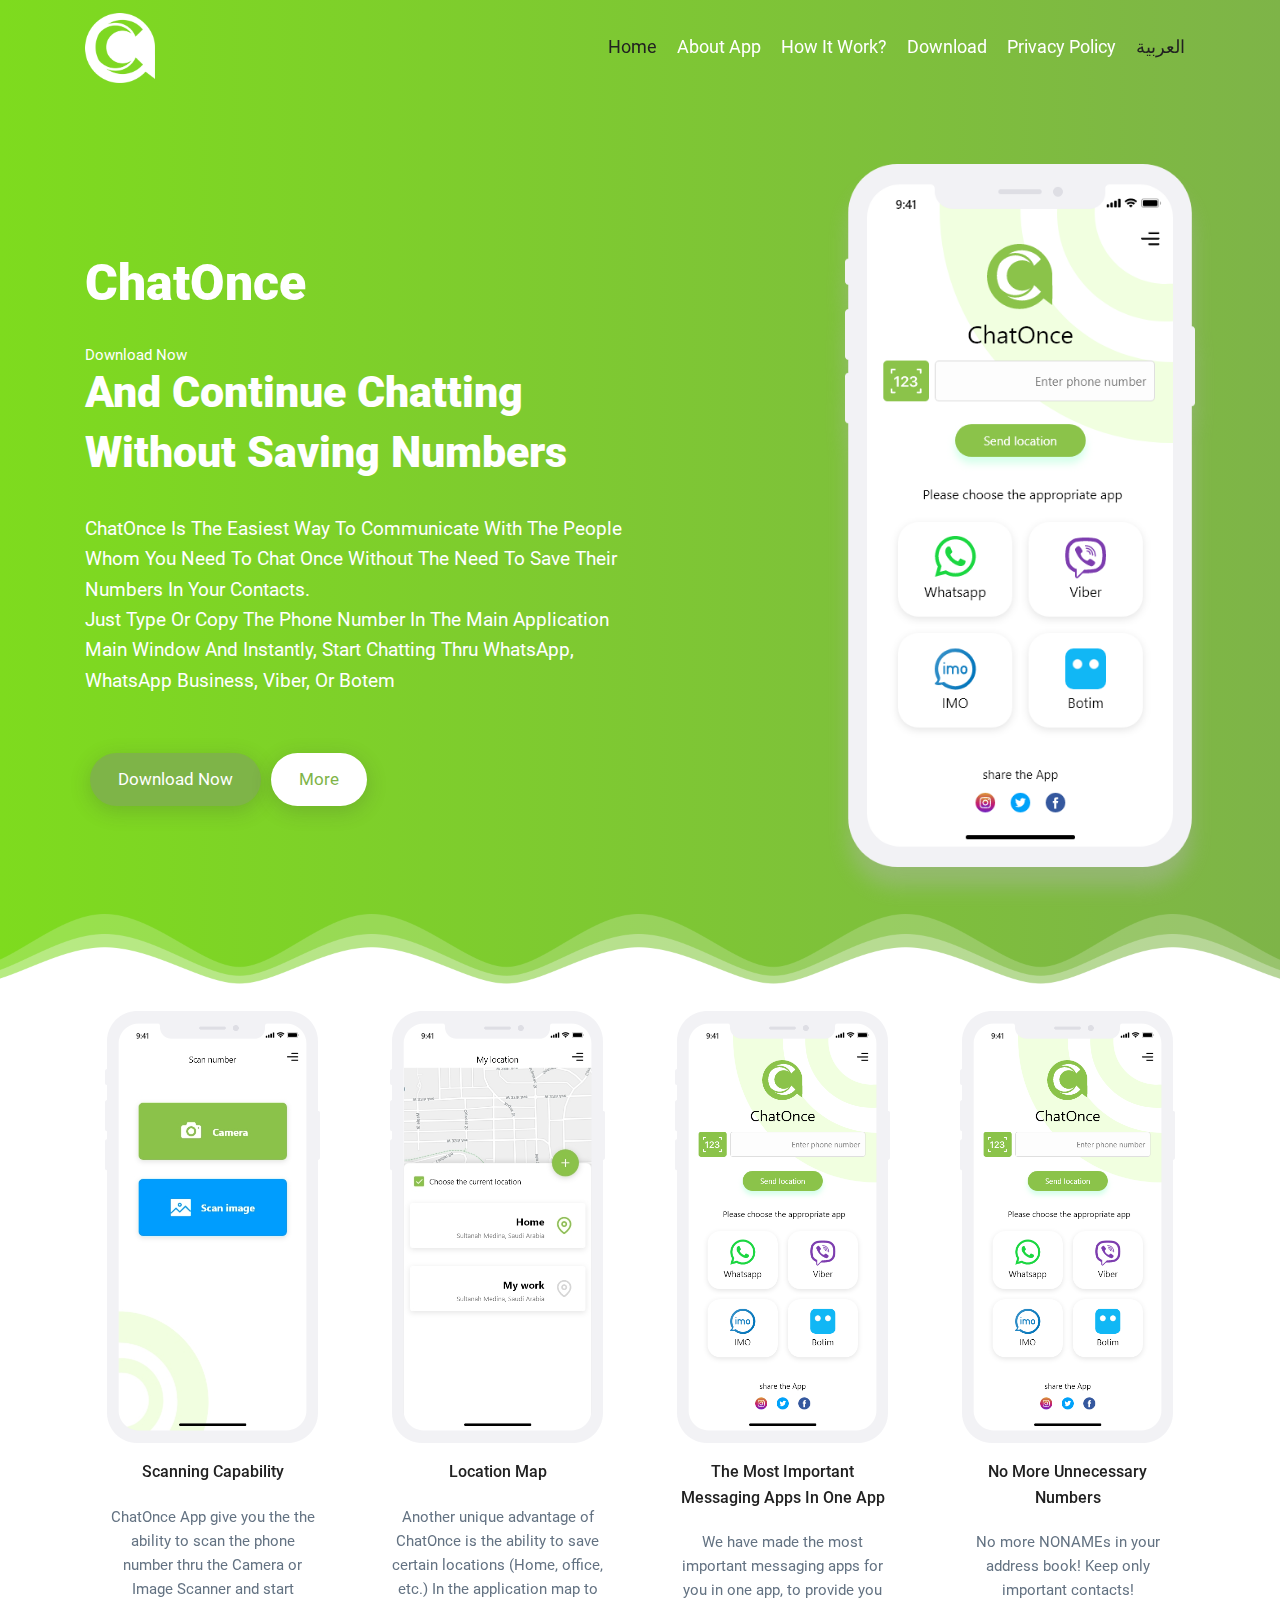
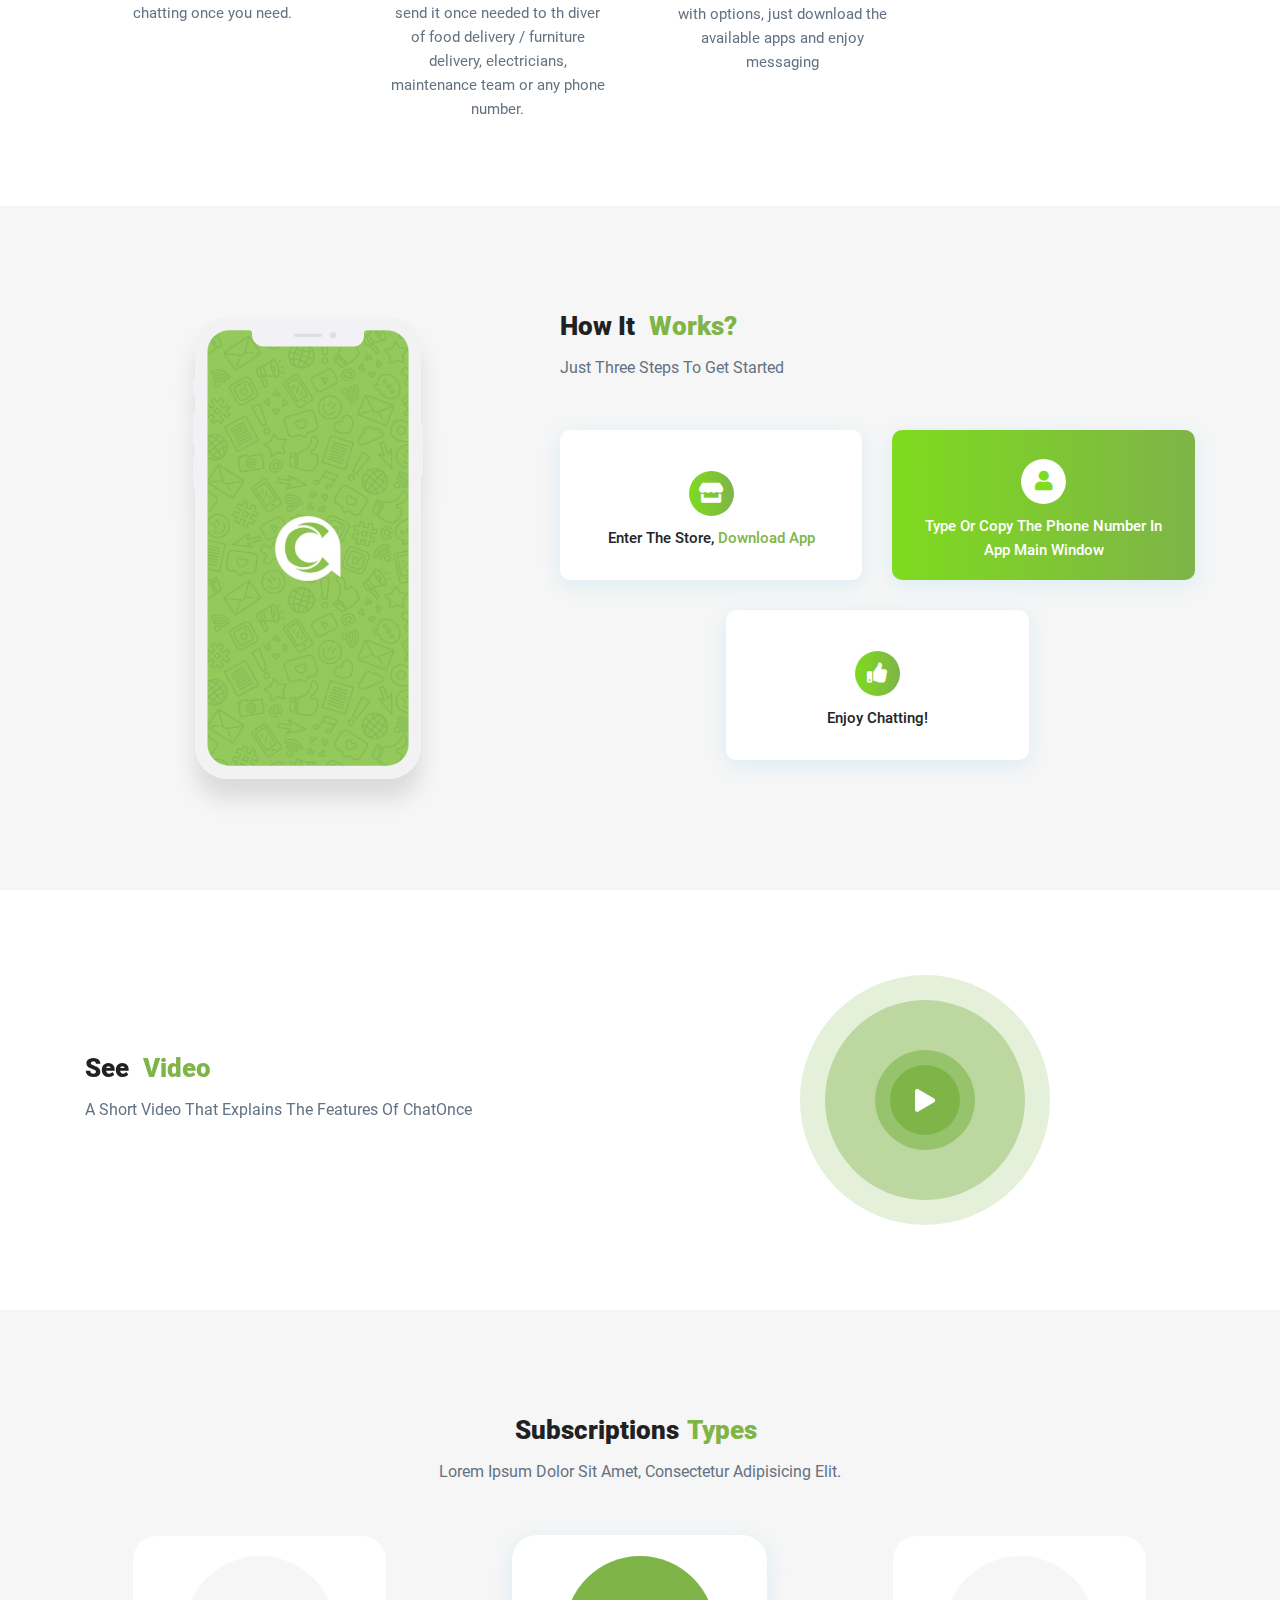
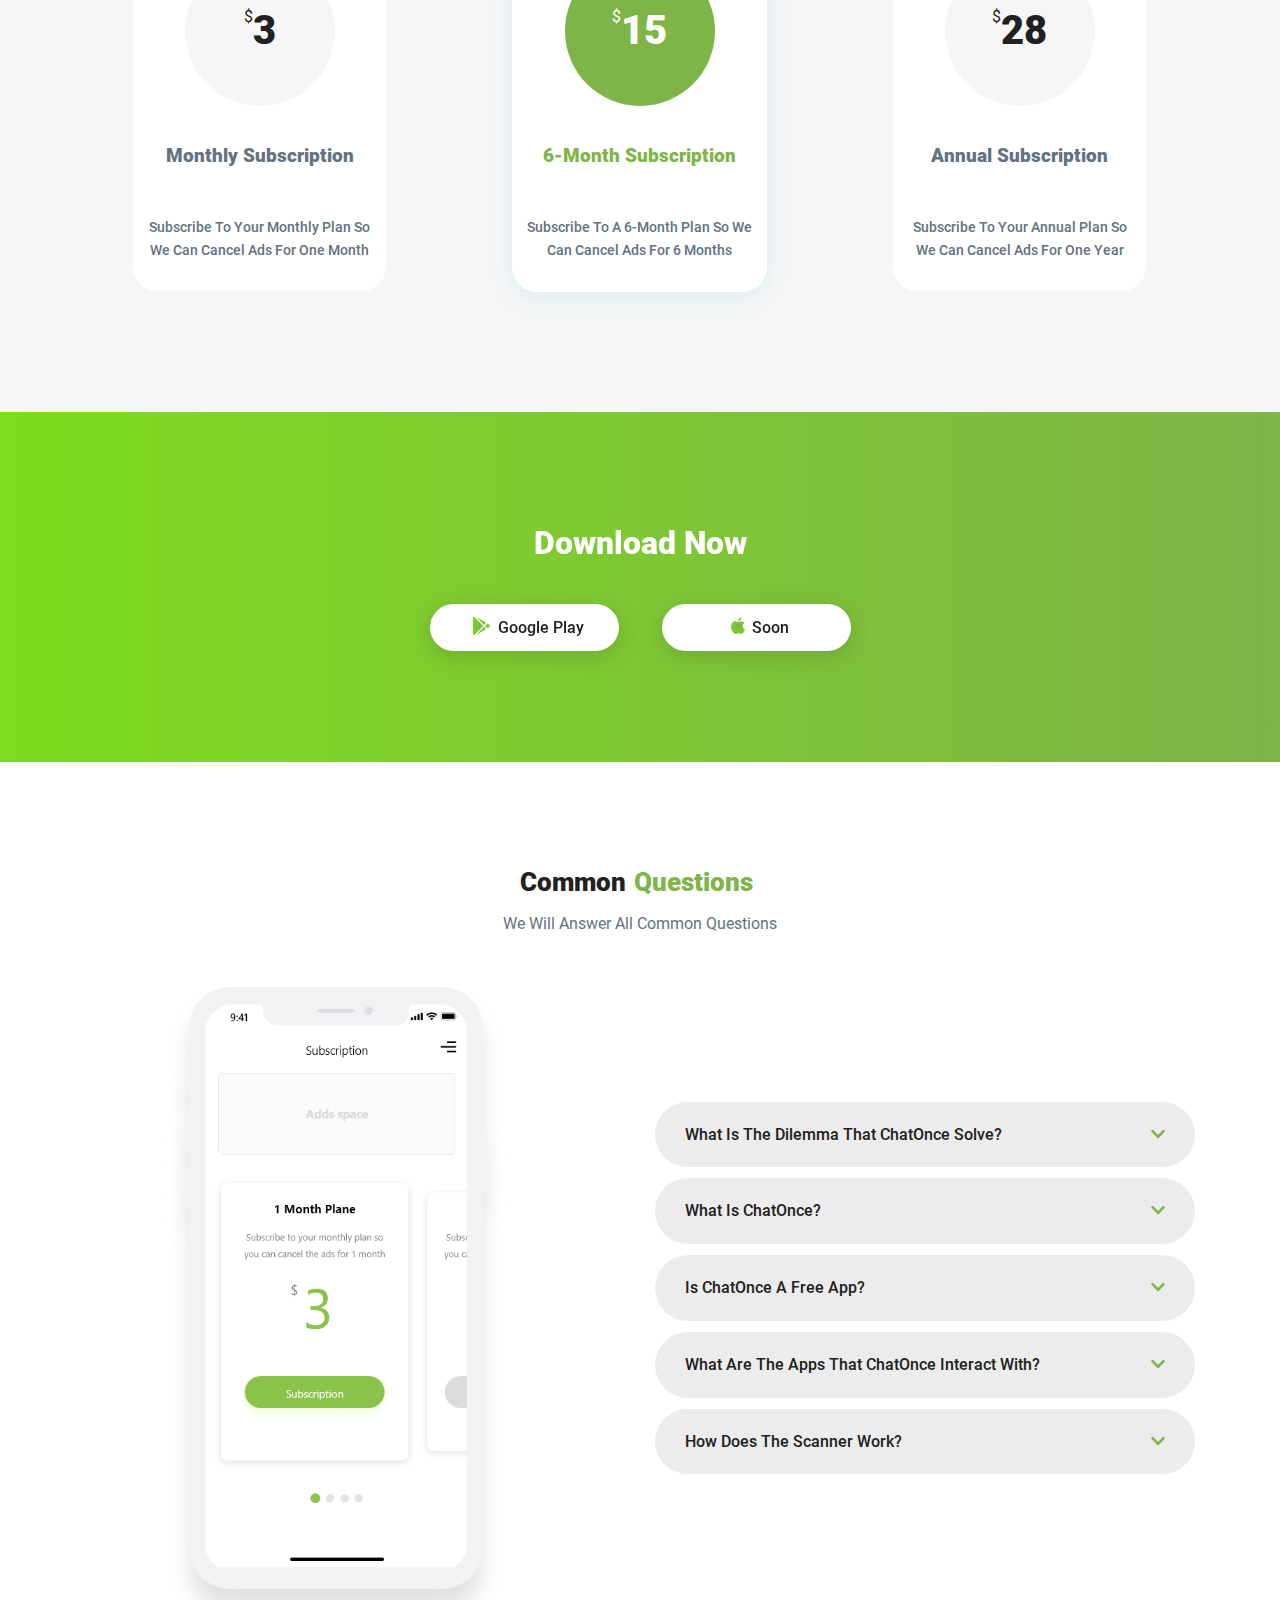
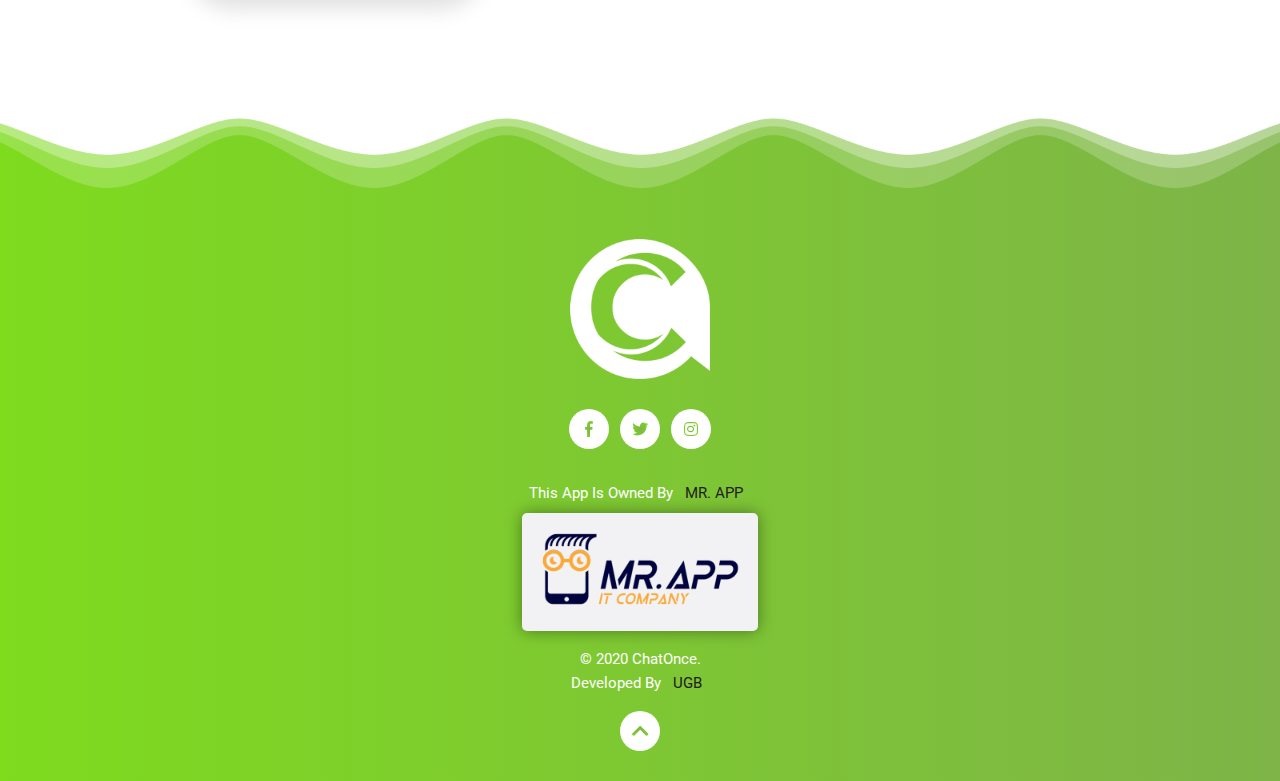
==== commit e88ab8f7: "finsh rtl projct" ====
--- a/index.html
+++ b/index.html
@@ -2,38 +2,35 @@
 <html lang=ar>
 <head>
     <meta http-equiv="Content-Type" content="text/html; charset=utf-8">
-    <title>الرئيسية - ChatOnce</title>
+    <title>Home - ChatOnce</title>
     <meta name=viewport content="width=device-width, initial-scale=1.0">
-    <meta name=description content=" ChatOnce">
+    <meta name=description content="chat once">
     <meta name=keywords content="Chat, App, ChatOnce ">
     <meta name=Author content="Hamza Abo Aitah">
-    <meta name=copyright content=" ChatOnce">
+    <meta name=copyright content="Chat Once">
     <link rel="shortcut icon" href="assets/images/logo/favicon.png">
     <link rel="stylesheet" href="assets/css/venobox.css">
-    <link rel="stylesheet" href="assets/css/slick.css">
-    <link rel="stylesheet" href="assets/css/slick-theme.css">
     <link type="text/css" rel=stylesheet href="assets/css/main.css">
 </head>
-<body class=demo-1 data-offset=500 data-spy=scroll data-target="#navbar" dir=rtl>
+<body class=demo-1 data-offset=500 data-spy=scroll data-target="#navbar">
 <a class="start-video venobox d-none" data-autoplay="true" data-vbtype="video"
    href="https://www.youtube.com/watch?v=LHNA4Ku-6cg">
 </a>
 <header id=header>
     <nav class="navbar navbar-expand-lg  fixed-top" id=navbar>
-        <div class=container><a class="navbar-brand mb-0" href=index.html><img class=logo
-                                                                               src="assets/images/logo/logo.svg"
-                                                                               title=" ChatOnce" alt=" ChatOnce"/></a>
+        <div class=container><a class="navbar-brand mb-0" href=index.html><img class=logo src="assets/images/logo2.png"
+                                                                               title="Chat Once" alt="Chat Once"/></a>
             <button class=navbar-toggler data-target="#navbar-collapse" data-toggle=collapse type=button
                     aria-controls=navbar-collapse aria-expanded=false aria-label="Toggle navigation">
                 <span></span><span></span><span></span></button>
             <div class="collapse navbar-collapse " id=navbar-collapse>
                 <ul class="navbar-nav nav nav-pills">
-                    <li class=nav-item><a class="nav-link active" href="#intro-section">الرئيسية</a></li>
-                    <li class=nav-item><a class=nav-link href="#about-section">عن التطبيق </a></li>
-                    <li class=nav-item><a class=nav-link href="#howItWorking-section">كيف يعمل؟ </a></li>
-                    <li class=nav-item><a class=nav-link href="#download-section">حمل التطبيق </a></li>
-                    <li class=nav-item><a class=nav-link href="privacy.html">سياسة الخصوصية </a></li>
-                    <li class=nav-item><a class=nav-link href="en/index.html">english</a></li>
+                    <li class=nav-item><a class="nav-link active" href="#intro-section">home</a></li>
+                    <li class=nav-item><a class=nav-link href="#about-section">about app </a></li>
+                    <li class=nav-item><a class=nav-link href="#howItWorking-section">how it work? </a></li>
+                    <li class=nav-item><a class=nav-link href="#download-section">Download </a></li>
+                    <li class=nav-item><a class=nav-link href="privacy.html">Privacy policy</a></li>
+                    <li class=nav-item><a class=nav-link href="ar/index.html">العربية</a></li>
                 </ul>
             </div>
         </div>
@@ -45,23 +42,33 @@
             <div class=container>
                 <div class=row>
                     <div class="col-lg-6 col-md-12">
+                        <h1 class="title display-4 big-title">
+                            ChatOnce
+                        </h1>
                         <h1 class="title display-4">
-                            <small>حمل الان</small>
-                            وتواصل بدون حفظ الأرقام
+                            <small>Download Now</small>
+                            And Continue Chatting Without Saving Numbers
                         </h1>
                         <p class=lead>
-                            شات ونس هي أسهل طريقة للتواصل مع الأشخاص الذين تحتاج إلى الدردشة مرة واحدة معهم دون الحاجة
-                            إلى حفظ أرقامهم في جهات الاتصال الخاصة بك.
+                            ChatOnce is the easiest way to communicate with the people whom you need to chat once
+                            without the need
+                            to save their numbers in your contacts.
                             <br>
-                            فقط اكتب رقم الهاتف أو انسخة في نافذة التطبيق الرئيسية وعلى الفور, ابدأ الدردشة من خلال
-                            الواتس آب أو الواتس آب برنس أو الفايبر أو البوتيم
+                            Just type or copy the phone number in the main application main window and instantly,
+                            start
+                            chatting thru
+                            WhatsApp, WhatsApp Business, Viber, or Botem
                         </p>
-                        <p><a class=btn-main href="#download-section">حمل الان </a><a class=btn-white-secondary
-                                                                                      href="#about-section">اعرف
-                            المزيد</a></p></div>
+                        <p>
+                            <a class=btn-main href="#download-section">Download Now </a><a class=btn-white-secondary
+                                                                                           href="#about-section">
+                            More
+                        </a>
+                        </p>
+                    </div>
                     <div class="col-lg-6 col-md-12"><img class="img-fluid app-screen hover_moving_effect"
-                                                         src="assets/images/app-screens/1.png" title=" ChatOnce"
-                                                         alt=" ChatOnce"/>
+                                                         src="assets/images/app-screens/1.png" title="Chat Once"
+                                                         alt="Chat Once"/>
                     </div>
                 </div>
             </div>
@@ -74,46 +81,51 @@
                 <div class="col-xl-3 col-lg-4 col-md-6 col-sm-12">
                     <div class=card>
                         <div class=card-title>
-                            <img class="img-fluid" src="assets/images/app-screens/2.png" alt="">
-                            <h5 class="mt-3">إمكانية المسح الضوئي</h5>
-                        </div>
-                        <p>
-                            يمنحك تطبيق ChatOnce إمكانية المسح الضوئي لرقم الهاتف من خلال الكاميرا أو الماسح الضوئي
-                            للصور وبدء الدردشة بمجرد الحاجة.
+                            <img src="assets/images/app-screens/6.png" alt="">
+                            <h5 class="mt-3">Scanning capability</h5>
+                        </div>
+                        <p>
+                            ChatOnce App give you the the ability to scan the phone number thru the Camera or
+                            Image Scanner
+                            and start chatting once you need.
                         </p>
                     </div>
                 </div>
                 <div class="col-xl-3 col-lg-4 col-md-6 col-sm-12">
                     <div class=card>
                         <div class=card-title>
-                            <img src="assets/images/app-screens/6.png" alt="">
-                            <h5 class="mt-3">خريطة التطبيق</h5></div>
-                        <p>
-                            الميزة الفريدة الأخرى لـ ChatOnce هي القدرة على حفظ مواقع معينة (المنزل, المكتب, ... إلخ)
-                            في خريطة التطبيق لإرسالها عند الحاجة إلى سائق توصيل الأغذية / تسليم الأثاث , كهربائيين ,
-                            فريق الصيانة أو أي رقم هاتف تحتاج إرسال موقعك الحالي أو موقع آخر له.
+                            <img src="assets/images/app-screens/7.png" alt="">
+                            <h5 class="mt-3">Location Map</h5>
+                        </div>
+                        <p>
+                            Another unique advantage of ChatOnce is the ability to save certain locations (Home,
+                            office,
+                            etc.)
+                            In the application map to send it once needed to th diver of food delivery / furniture
+                            delivery, electricians,
+                            maintenance team or any phone number.
                         </p>
                     </div>
                 </div>
-
                 <div class="col-xl-3 col-lg-4 col-md-6 col-sm-12">
                     <div class=card>
                         <div class=card-title>
                             <img src="assets/images/app-screens/1.png" alt="">
-                            <h5 class="mt-3">أهم تطبيقات المراسلة في مكان واحد</h5></div>
-                        <p>
-                            جعلنا لك اهم التطبيقات المراسلة في مكان واحد, حتى نوفر لك الخيارات , فقط حمل التطبيقات المتوفرة واستمتع بالمراسلة
+                            <h5 class="mt-3">The most important messaging apps in one app</h5>
+                        </div>
+                        <p>
+                            We have made the most important messaging apps for you in one app, to provide you with options, just download the available apps and enjoy messaging
                         </p>
                     </div>
                 </div>
                 <div class="col-xl-3 col-lg-4 col-md-6 col-sm-12">
                     <div class=card>
                         <div class=card-title>
-                            <img src="assets/images/app-screens/7.png" alt="">
-                            <h5 class="mt-3">وداعاً للأرقام غير الضرورية</h5>
-                        </div>
-                        <p>
-                            لا مزيد من الأرقام غير الضرورية في جوالك! احفظ أرقام الهواتف المهمة فقط!
+                            <img src="assets/images/app-screens/1.png" alt="">
+                            <h5 class="mt-3">No More Unnecessary Numbers</h5>
+                        </div>
+                        <p>
+                            No more NONAMEs in your address book! Keep only important contacts!
                         </p></div>
                 </div>
             </div>
@@ -123,30 +135,31 @@
         <div class=container>
             <div class=row>
                 <div class="col-lg-5 col-md-12"><img class="img-fluid app-screen hover_moving_effect"
-                                                     src="assets/images/app-screens/5.png" title=" ChatOnce"
-                                                     alt=" ChatOnce"/>
+                                                     src="assets/images/app-screens/5.png" title="Chat Once"
+                                                     alt="Chat Once"/>
                 </div>
                 <div class="col-lg-7 col-md-12">
-                    <div class=section-title><h3>كيف <strong>يعمل؟</strong></h3>
-                        <p>ثلاث خطوات فقط لبدأ التطبيق </p></div>
+                    <div class=section-title><h3>How it <strong>works?</strong></h3>
+                        <p>Just three steps to get started</p>
+                    </div>
 
                     <div class="row list-unstyled steps justify-content-center">
                         <div class="col-md-6 col-sm-12">
                             <div class=card>
                                 <div class=card-title><i class="fas fa-store"></i>
-                                    <p>ادخل المتجر,<a href="#download-section"> حمل التطبيق</a></p></div>
+                                    <p>Enter the store,<a href="#download-section"> Download app</a></p></div>
                             </div>
                         </div>
                         <div class="col-md-6 col-sm-12">
                             <div class=card>
                                 <div class=card-title><i class="fas fa-user"></i>
-                                    <p>أكتب الرقم او إنسخة على نافذة التطبيق </p></div>
+                                    <p>Type or copy the phone number in App main window </p></div>
                             </div>
                         </div>
                         <div class="col-md-6 col-sm-12">
                             <div class=card>
                                 <div class=card-title><i class="fas fa-thumbs-up"></i>
-                                    <p>استمتع بالتواصل !</p></div>
+                                    <p>Enjoy Chatting!</p></div>
                             </div>
                         </div>
                     </div>
@@ -159,15 +172,15 @@
             <div class="row">
                 <div class="col-lg-6 col-md-12">
                     <div class="section-title">
-                        <h3>شاهد <strong>فيديو</strong></h3>
-                        <p>فيديو قصير يشرح لك مميزات شات ونس</p>
+                        <h3>See <strong>Video</strong></h3>
+                        <p>A short video that explains the features of ChatOnce</p>
                     </div>
 
                 </div>
                 <div class="col-lg-6 col-md-12">
                     <div class="video-link">
                         <a class="js-modal-btn venobox" data-autoplay="true" data-vbtype="video"
-                           href="https://www.youtube.com/watch?v=LHNA4Ku-6cg">
+                           href="javascript:void(0)">
                             <i class="fas fa-play"></i>
                         </a>
                     </div>
@@ -175,81 +188,13 @@
             </div>
         </div>
     </section>
-<!--    <section id=screenshots-section>-->
-<!--        <div class=container>-->
-<!--            <div class=row>-->
-<!--                <div class="col-lg-4 col-md-12 col-sm-12">-->
-<!--                    <div class="section-title text-center"><h3>لقطات<strong>مميزة</strong></h3>-->
-<!--                        &lt;!&ndash;                        <p>شات ونس صُمم بجودة عالية </p>&ndash;&gt;-->
-<!--                        <div class="slider slider-nav">-->
-<!--                            <div>-->
-<!--                                <h3>عنوان تجريبي1</h3>-->
-<!--                                <p>-->
-<!--                                    هذا النص هو مثال لنص يمكن أن يستبدل في نفس المساحة، لقد تم توليد هذا النص من مولد-->
-<!--                                    النص العربى، حيث يمكنك أن تولد مثل هذا النص أو العديد من النصوص الأخرى إضافة إلى-->
-<!--                                    زيادة عدد الحروف التى يولدها التطبيق.-->
-<!--                                </p>-->
-<!--                            </div>-->
-<!--                            <div>-->
-<!--                                <h3>عنوان تجريبي2</h3>-->
-<!--                                <p>-->
-<!--                                    هذا النص هو مثال لنص يمكن أن يستبدل في نفس المساحة، لقد تم توليد هذا النص من مولد-->
-<!--                                    النص العربى، حيث يمكنك أن تولد مثل هذا النص أو العديد من النصوص الأخرى إضافة إلى-->
-<!--                                    زيادة عدد الحروف التى يولدها التطبيق.-->
-<!--                                </p>-->
-<!--                            </div>-->
-<!--                            <div>-->
-<!--                                <h3>عنوان تجريبي3</h3>-->
-<!--                                <p>-->
-<!--                                    هذا النص هو مثال لنص يمكن أن يستبدل في نفس المساحة، لقد تم توليد هذا النص من مولد-->
-<!--                                    النص العربى، حيث يمكنك أن تولد مثل هذا النص أو العديد من النصوص الأخرى إضافة إلى-->
-<!--                                    زيادة عدد الحروف التى يولدها التطبيق.-->
-<!--                                </p>-->
-<!--                            </div>-->
-<!--                            <div>-->
-<!--                                <h3>عنوان تجريبي4</h3>-->
-<!--                                <p>-->
-<!--                                    هذا النص هو مثال لنص يمكن أن يستبدل في نفس المساحة، لقد تم توليد هذا النص من مولد-->
-<!--                                    النص العربى، حيث يمكنك أن تولد مثل هذا النص أو العديد من النصوص الأخرى إضافة إلى-->
-<!--                                    زيادة عدد الحروف التى يولدها التطبيق.-->
-<!--                                </p>-->
-<!--                            </div>-->
-<!--                        </div>-->
-<!--                        <div class="my-nav">-->
-
-<!--                        </div>-->
-<!--                        <div class="my-dot">-->
-
-<!--                        </div>-->
-<!--                    </div>-->
-<!--                </div>-->
-<!--                <div class="col-lg-8 col-md-12 col-sm-12">-->
-<!--                    <div class="slider slider-for">-->
-<!--                        <div>-->
-<!--                            <img class=zoomIn-img src="assets/images/app-screens/1.png" title=" ChatOnce"-->
-<!--                                 alt=" ChatOnce"/>-->
-<!--                        </div>-->
-<!--                        <div>-->
-<!--                            <img class=zoomIn-img src="assets/images/app-screens/3.png" title=" ChatOnce"-->
-<!--                                 alt=" ChatOnce"/>-->
-<!--                        </div>-->
-<!--                        <div>-->
-<!--                            <img class=zoomIn-img src="assets/images/app-screens/4.png" title=" ChatOnce"-->
-<!--                                 alt=" ChatOnce"/>-->
-<!--                        </div>-->
-<!--                        <div>-->
-<!--                            <img class=zoomIn-img src="assets/images/app-screens/5.png" title=" ChatOnce"-->
-<!--                                 alt=" ChatOnce"/>-->
-<!--                        </div>-->
-<!--                    </div>-->
-<!--                </div>-->
-<!--            </div>-->
-<!--        </div>-->
-<!--    </section>-->
     <section id="pricing-section" class="show">
         <div class="container text-center">
-            <div class="section-title"><h3>انواع<strong>الإشتراكات</strong></h3>
-                <p>نص تجريبي نص تجريبي نص تجريبي نص تجريبي </p></div>
+            <div class="section-title"><h3>subscriptions<strong>Types </strong></h3>
+                <p>
+                    Lorem ipsum dolor sit amet, consectetur adipisicing elit.
+                </p>
+            </div>
             <div class="packages">
                 <div class="row">
                     <div class="col-lg-4 col-md-6 col-sm-12">
@@ -258,12 +203,12 @@
                                 <div class="price"><h1><sup>$</sup>3</h1></div>
                             </li>
                             <li>
-                                <div class="title"><h4>اشتراك شهري</h4></div>
+                                <div class="title"><h4>Monthly subscription</h4></div>
                             </li>
                             <li>
                                 <div class="title">
                                     <p>
-                                        اشترك في خطتك الشهرية حتى نتمكن من إلغاء الإعلانات لمدة شهر واحد
+                                        Subscribe to your monthly plan so we can cancel ads for one month
                                     </p>
                                 </div>
                             </li>
@@ -276,12 +221,12 @@
                                 <div class="price"><h1><sup>$</sup>15</h1></div>
                             </li>
                             <li>
-                                <div class="title"><h4>اشتراك 6 اشهر</h4></div>
+                                <div class="title"><h4>6-month subscription</h4></div>
                             </li>
                             <li>
                                 <div class="title">
                                     <p>
-                                        الإشتراك في خطة لمدة 6 اشهر حتى نتمكن من إلغاء الإعلانات لمدة 6 اشهر
+                                        Subscribe to a 6-month plan so we can cancel ads for 6 months
                                     </p>
                                 </div>
                             </li>
@@ -294,12 +239,12 @@
                                 <div class="price"><h1><sup>$</sup>28</h1></div>
                             </li>
                             <li>
-                                <div class="title"><h4>اشتراك سنوي</h4></div>
+                                <div class="title"><h4>Annual subscription</h4></div>
                             </li>
                             <li>
                                 <div class="title">
                                     <p>
-                                        اشترك في خطتك السنوية حتى نتمكن من إلغاء الإعلانات لمدة عام واحد
+                                        Subscribe to your annual plan so we can cancel ads for one year
                                     </p>
                                 </div>
                             </li>
@@ -312,27 +257,27 @@
     </section>
     <section class=small-section id=download-section>
         <div class="container text-center">
-            <div class=section-title><h2>حمل الان </h2></div>
+            <div class=section-title><h2>Download Now </h2></div>
             <div class=download-btns>
                 <a class=btn-white-gradient href="https://play.google.com/store/apps/details?id=com.shadid.chatonce"><i
                         class="fab fa-google-play"></i>Google Play</a>
-                <a class=btn-white-gradient href="#!"><i class="fab fa-apple"></i>قريباً</a>
-            </div>
-        </div>
-        <img class="img-fluid app-screen" src="assets/images/app-screens/1.png" title=" ChatOnce" alt=" ChatOnce"/>
+                <a class=btn-white-gradient href="#!"><i class="fab fa-apple"></i>soon</a>
+            </div>
+        </div>
+        <img class="img-fluid app-screen" src="assets/images/app-screens/1.png" title="Chat Once" alt="Chat Once"/>
     </section>
     <section id=fqa-section class=show>
         <div class=container>
             <div class=row>
                 <div class=col-md-12>
-                    <div class="section-title text-center"><h3>الاسئلة<strong>الشائعة</strong></h3>
-                        <p>
-                            سنجيب لك على كل الأسئلة الشائعة
+                    <div class="section-title text-center"><h3>Common<strong>questions</strong></h3>
+                        <p>
+                            We will answer all common questions
                         </p></div>
                 </div>
                 <div class="col-xl-6 col-lg-5 col-md-12"><img
                         class="lazy app-screen hover_moving_effect img-fluid loaded"
-                        data-src="assets/images/app-screens/4.png" title=" ChatOnce" alt=" ChatOnce"
+                        data-src="assets/images/app-screens/4.png" title="chat once" alt="chat once"
                         src="assets/images/app-screens/4.png" data-was-processed=true
                         style="left: -18.8695px; top: 0px;"></div>
                 <div class="col-xl-6 col-lg-7 col-md-12">
@@ -340,17 +285,19 @@
                         <div class=card>
                             <div class=card-header id=question-6><h6 data-target="#collapse-6" data-toggle=collapse
                                                                      aria-controls=collapse-6 aria-expanded=false>
-                                ما هي المعضلة التي يحلها تطبيق شات ونس؟
+                                What is the dilemma that ChatOnce solve?
                             </h6>
                             </div>
                             <div class=collapse id=collapse-6 data-parent="#accordion" aria-labelledby=question-0>
                                 <div class=card-body>
                                     <p>
-                                        الطريقة الوحيدة للدردشة مع الأشخاص من خلال معظم تطبيقات الدردشة هي حفظ أرقامهم
-                                        في جهات الإتصال الخاصة بك ومن ثم إرسال رسالة إليهم. سيكون دفترالعناوين الخاص بك
-                                        مليئاً بالأرقام غير الضرورية المجبر على تخزينها لتتواصل معها لمرة واحدة فقط!.
+                                        The only way to chat with persons thru most chat application is to save their
+                                        numbers
+                                        In your contacts and then send a message.
                                         <br>
-                                        شات ونس لديه الحل!!
+                                        your address book will be full of unnecessary numbers.
+                                        <br>
+                                        How to solve?!! ChatOnce is the Way!
                                     </p>
                                 </div>
                             </div>
@@ -358,16 +305,18 @@
                         <div class=card>
                             <div class=card-header id=question-3><h6 data-target="#collapse-3" data-toggle=collapse
                                                                      aria-controls=collapse-3 aria-expanded=false>
-                                ما هو شات ونس؟
+                                What is ChatOnce?
                             </h6></div>
                             <div class=collapse id=collapse-3 data-parent="#accordion" aria-labelledby=question-3>
                                 <div class=card-body>
                                     <p>
-                                        شات ونس هي أسهل طريقة للتواصل مع الأشخاص الذين تحتاج إلى الدردشة مرة واحدة معهم
-                                        دون الحاجة إلى حفظ أرقامهم في جهات الاتصال الخاصة بك.
+                                        ChatOnce is the easiest way to communicate with the people whom you need to
+                                        chat once
+                                        Without the need to save their numbers in your contacts.
                                         <br>
-                                        فقط اكتب رقم الهاتف أو انسخة في نافذة التطبيق الرئيسية وعلى الفور, ابدأ الدردشة
-                                        من خلال الواتس آب أو الواتس آب برنس أو الفايبر
+                                        Just type or copy the phone number in the application main window and
+                                        instantly, start chatting
+                                        thru WhatsApp, WhatsApp Business, Viber, or Botem
                                     </p>
                                 </div>
                             </div>
@@ -375,13 +324,14 @@
                         <div class=card>
                             <div class=card-header id=question-0><h6 data-target="#collapse-0" data-toggle=collapse
                                                                      aria-controls=collapse-0 aria-expanded=false>
-                                هل تطبيق شات ونس مجاني؟
+                                Is ChatOnce a free App?
                             </h6>
                             </div>
                             <div class=collapse id=collapse-0 data-parent="#accordion" aria-labelledby=question-0>
                                 <div class=card-body>
                                     <p>
-                                        التطبيق مجاني بكل المميزات , الإشتراك فقط لإزالة الإعلانات
+                                        ChatOnce is a free App. Only the subscription is available to enjoy using the
+                                        app during the subscription period without Ads disturbance.
                                     </p>
                                 </div>
                             </div>
@@ -389,16 +339,17 @@
                         <div class=card>
                             <div class=card-header id=question-1><h6 data-target="#collapse-1" data-toggle=collapse
                                                                      aria-controls=collapse-1 aria-expanded=false>
-                                ما هي التطبيقات التي يتعامل معها شات ونس؟
+                                What are the Apps that ChatOnce interact with?
                             </h6>
                             </div>
                             <div class=collapse id=collapse-1 data-parent="#accordion" aria-labelledby=question-1>
                                 <div class=card-body>
                                     <p>
-                                        واتس اب ,فايبر ,واتس اب بزنس ,او البويتم
+                                        Whatsapp, Whatsapp Business, Viber and Botim
                                         <br>
-                                        الجدير بالذكر أن هذا التطبيق لا يرتبط أو يتلقى الدعم بأي شكل من الأشكال من برامج
-                                        الواتس آب او الواتس آب بزنس او الفايبر
+                                        it will not be out the way to mention that this app is not related to or
+                                        supported in any way by
+                                        WhatsApp, WhatsApp Business, Viber or Poetm
                                     </p>
                                 </div>
                             </div>
@@ -406,14 +357,15 @@
                         <div class=card>
                             <div class=card-header id=question-2><h6 data-target="#collapse-2" data-toggle=collapse
                                                                      aria-controls=collapse-2 aria-expanded=false>
-                                كيف يعمل ماسح الأرقام؟
+                                How does the scanner work?
                             </h6></div>
                             <div class=collapse id=collapse-2 data-parent="#accordion" aria-labelledby=question-2>
-                                <p>
-                                    بتشغيل الكاميرا أو استخدام الماسح الضوئي لأي صورة مخزنة مسبقاً في جوالك يمكنك تصوير
-                                    وتحديد رقم جوال في أي مكان، ومن ثم يتم التعرف عليه من قبل التطبيق وإظهاره في النافذة
-                                    الرئيسية
-                                </p>
+                                <div class=card-body>
+                                    <p>
+                                        BY using the Camera or the imege scanner, you can easily allocate any phone
+                                        number, then the app will recognize it in its main window.
+                                    </p>
+                                </div>
                             </div>
                         </div>
                     </div>
@@ -423,7 +375,7 @@
     </section>
 </main>
 <footer>
-    <div class=container><img class=logo src="assets/images/logo2.png" title=" ChatOnce" alt=" ChatOnce"/>
+    <div class=container><img class=logo src="assets/images/logo2.png" title="Chat Once" alt="Chat Once"/>
         <div id=subscribe>
             <div id=mc_embed_signup>
                 <form class="validate validate" id=mc-embedded-subscribe-form name=mc-embedded-subscribe-form
@@ -450,7 +402,7 @@
         </ul>
         <div class="copyright p-3 text-center">
             <p class="mb-0 ">
-                هذا التطبيق مملوك لشركة
+                This app is owned by
                 <a href="https://ugbltd.com/" class="pr-2" target="_blank">MR. APP</a>
             </p>
             <div class="mr-app-container d-inline-block mt-2">
@@ -459,13 +411,10 @@
                     <img src="assets/images/app-logo.png" class="mr-app-logo" alt="">
                 </a>
             </div>
-            <p class="mb-0 mt-3">طَور
-                بواسطة<a href="https://ugbltd.com/" class="pr-2" target="_blank">UGB</a>
-            </p>
-            <p class="mb-0"> © 2020 ChatOnce </p>
-
-        </div>
-
+            <p class="mt-3 mb-0"> © 2020 ChatOnce. </p>
+            <p class=m-0>
+                Developed by
+                <a href="http://www.ugbltd.com/">UGB</a></p></div>
         <div id=top-btn><p><i class="gradient-text fas fa-chevron-up"></i></p></div>
     </div>
 </footer>
@@ -477,40 +426,16 @@
 </div>
 <script src="assets/js/custom.js"></script>
 <script src="assets/js/venobox.min.js"></script>
-<script src="assets/js/slick.min.js"></script>
 <script>
 
 
-    $(window).on("load", (function () {
-        $('.venobox').venobox();
-        setTimeout(function () {
-            document.getElementsByClassName("start-video")[0].click();
-        }, 500);
-
-    }));
-</script>
-<script>
-    $('.slider-for').slick({
-        slidesToShow: 1,
-        slidesToScroll: 1,
-        arrows: false,
-        fade: true,
-        rtl: true,
-        asNavFor: '.slider-nav',
-        centerMode: true
-    });
-    $('.slider-nav').slick({
-        slidesToShow: 1,
-        slidesToScroll: 1,
-        asNavFor: '.slider-for',
-        dots: true,
-        autoplay: true,
-        rtl: true,
-        centerMode: false,
-        focusOnSelect: true,
-        appendArrows: $(".my-nav"),
-        appendDots: $(".my-dot")
-    });
+    // $(window).on("load", (function () {
+    //     $('.venobox').venobox();
+    //     setTimeout(function () {
+    //         document.getElementsByClassName("start-video")[0].click();
+    //     }, 500);
+    //
+    // }));
 </script>
 </body>
 </html>--- a/assets/css/main.css
+++ b/assets/css/main.css
@@ -25737,6 +25737,7 @@
 
 body > footer .copyright a {
     color: #212121;
+    padding: 8px
 }
 
 body > footer .logo {
@@ -29324,103 +29325,18 @@
 .big-title{
     font-size: 50px;
 }
+
 /*new code */
 /*/////*/
 .slick-slide{
     outline: 0 !important;
 }
-.my-nav{
-    position: relative;
-    width: 50px;
-    margin: 0 auto;
-}
-.my-nav button{
-    width: 40px;
-    height: 40px;
-    border-radius: 50%;
-    box-shadow: 0 5px 20px 1px rgba(61, 61, 61, .2);
-    transform: scale(1);
-    transition: all ease-in-out 0.4s;
-}
-.my-nav button.slick-prev{
-    background-color: var(--color-main);
-    color: var(--color-theme-white);
-}
-.my-nav button.slick-next{
-    background-color: var(--color-theme-white);
-    color: var(--color-main);
-}
-.slick-arrow{
-    font-family: 'Font Awesome 5 Free' !important;
-    font-weight: 900 !important;
-}
-.my-nav button.slick-prev:before{
-    content: "\f30b";
-    font-family: 'Font Awesome 5 Free' !important;
-}
-.my-nav button.slick-next:before{
-    font-family: 'Font Awesome 5 Free' !important;
-    content: "\f30a";
-    color: var(--color-main);
-}
-.my-nav button:hover{
-    transform: scale(.9);
-}
-.my-dot{
-    padding-top: 50px;
-}
-.my-dot .slick-dots{
-    position: static;
-}
-.my-dot  .slick-dots li button:before{
-   display: none;
-}
-.my-dot  .slick-dots li button{
-    width: 13px;
-    height: 13px;
-    border-radius: 50%;
-    background-color: #e3e3e3;
-    display: inline-block;
-    margin: 0 3px;
-    cursor: pointer;
-}
-.my-dot .slick-dots li.slick-active button{
-    background-color: var(--color-main);
-}
-.slick-dots li{
-    margin: 0 2px;
-}
-.slider-nav h3{
-    font-size: 18px;
-}
-.slider-for img.zoomIn-img{
-    height: 570px;
-    overflow: hidden;
-    width: auto;
-    border-radius: 38px;
-    filter: drop-shadow(0 20px 10px rgba(180, 180, 180, .4));
-    cursor:grab ;
-}
-.slider-for span{
-    display: inline-block;
-    position: relative;
-}
-.slider-for .slick-slide{
-    text-align: center;
-    padding-bottom: 30px;
-}
-/*.slider-for span:before{*/
-/*    content: '';*/
-/*    position: absolute;*/
-/*    width: 100%;*/
-/*    height: 100%;*/
-/*    top: 0;*/
-/*    left: 0;*/
-/*    z-index: 2;*/
-/*    opacity: 0;*/
-/*    background: url(../images/screenshots-section/frame.png) center center no-repeat;*/
-/*    background-size: cover;*/
-/*}*/
+#about-section h5{
+    font-size: 1rem;
+}
+#pricing-section{
+    background: var(--color-theme-white-dark);
+}
 #pricing-section .plan li p::before{
     display: none;
 }
@@ -29441,7 +29357,4 @@
 }
 .mr-app-container p{
     color: var(--color-main);
-}
-#pricing-section{
-    background: var(--color-theme-white-dark);
-}
+}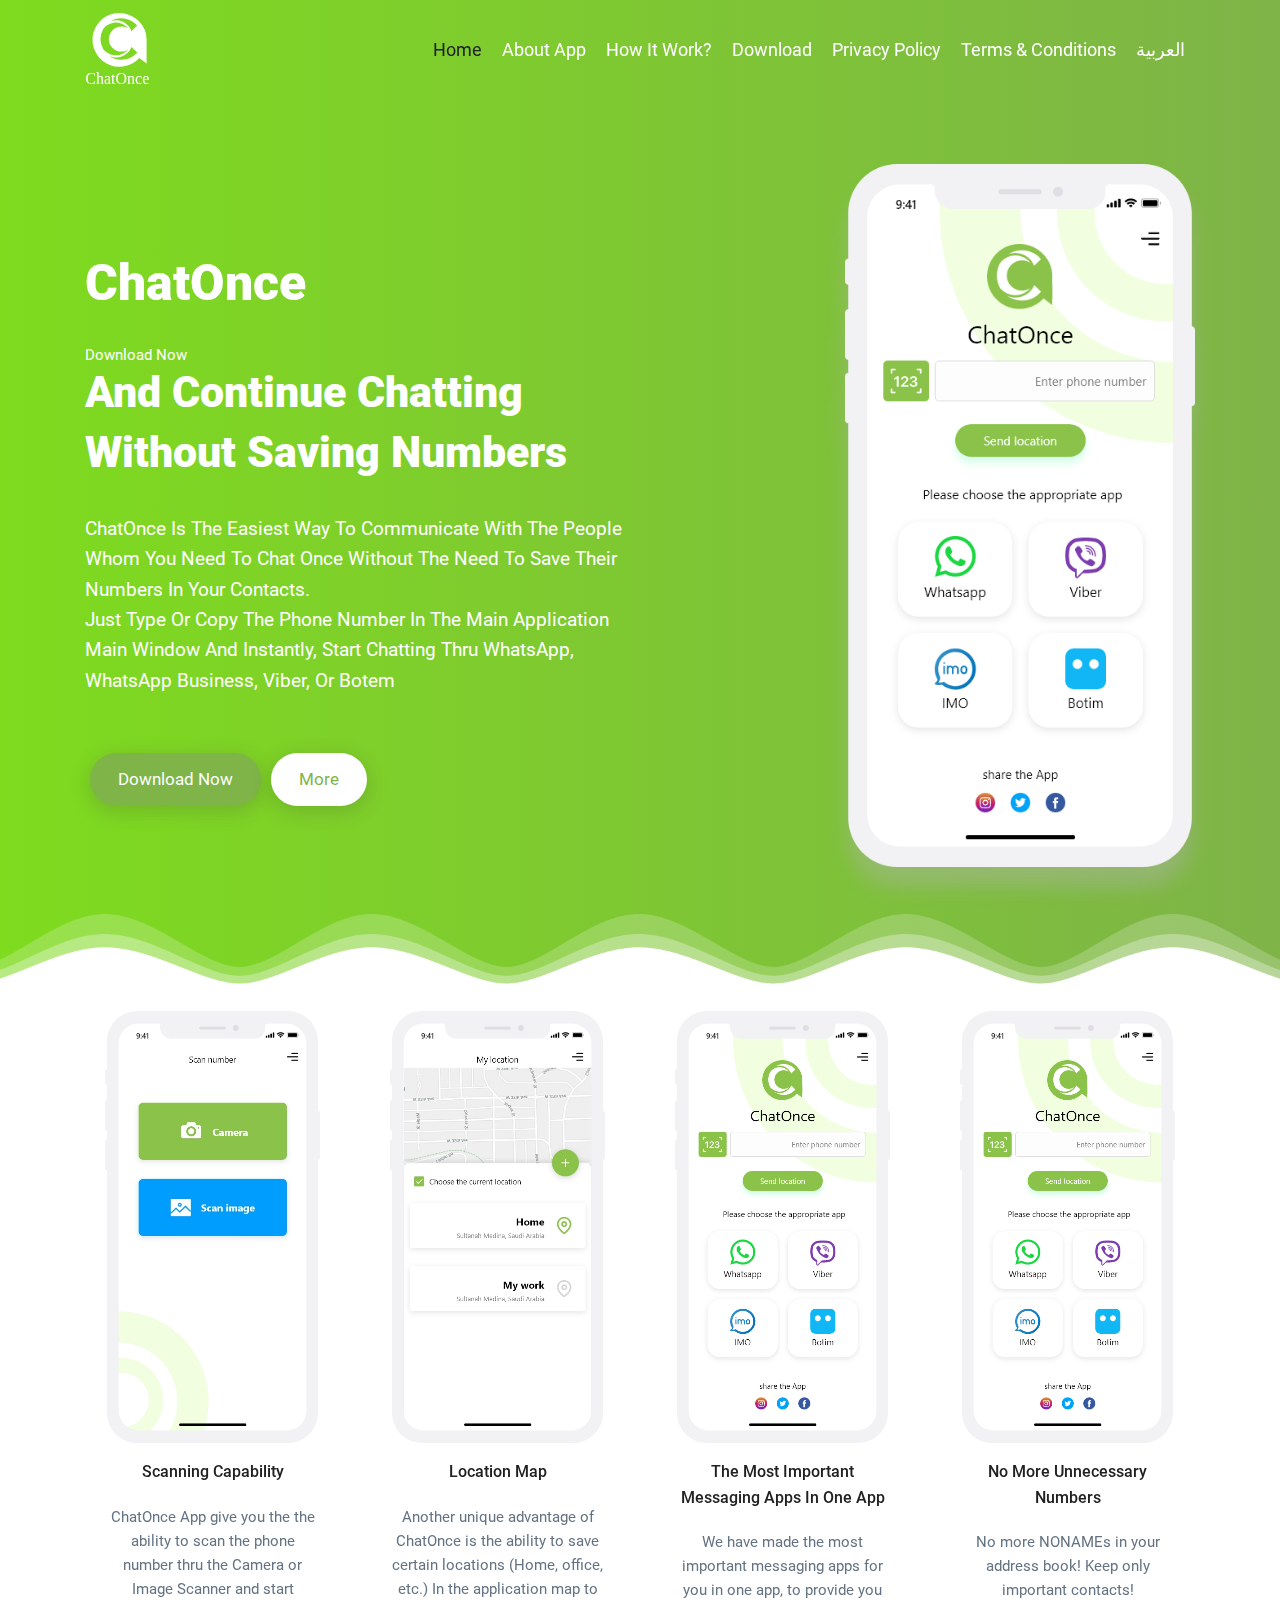
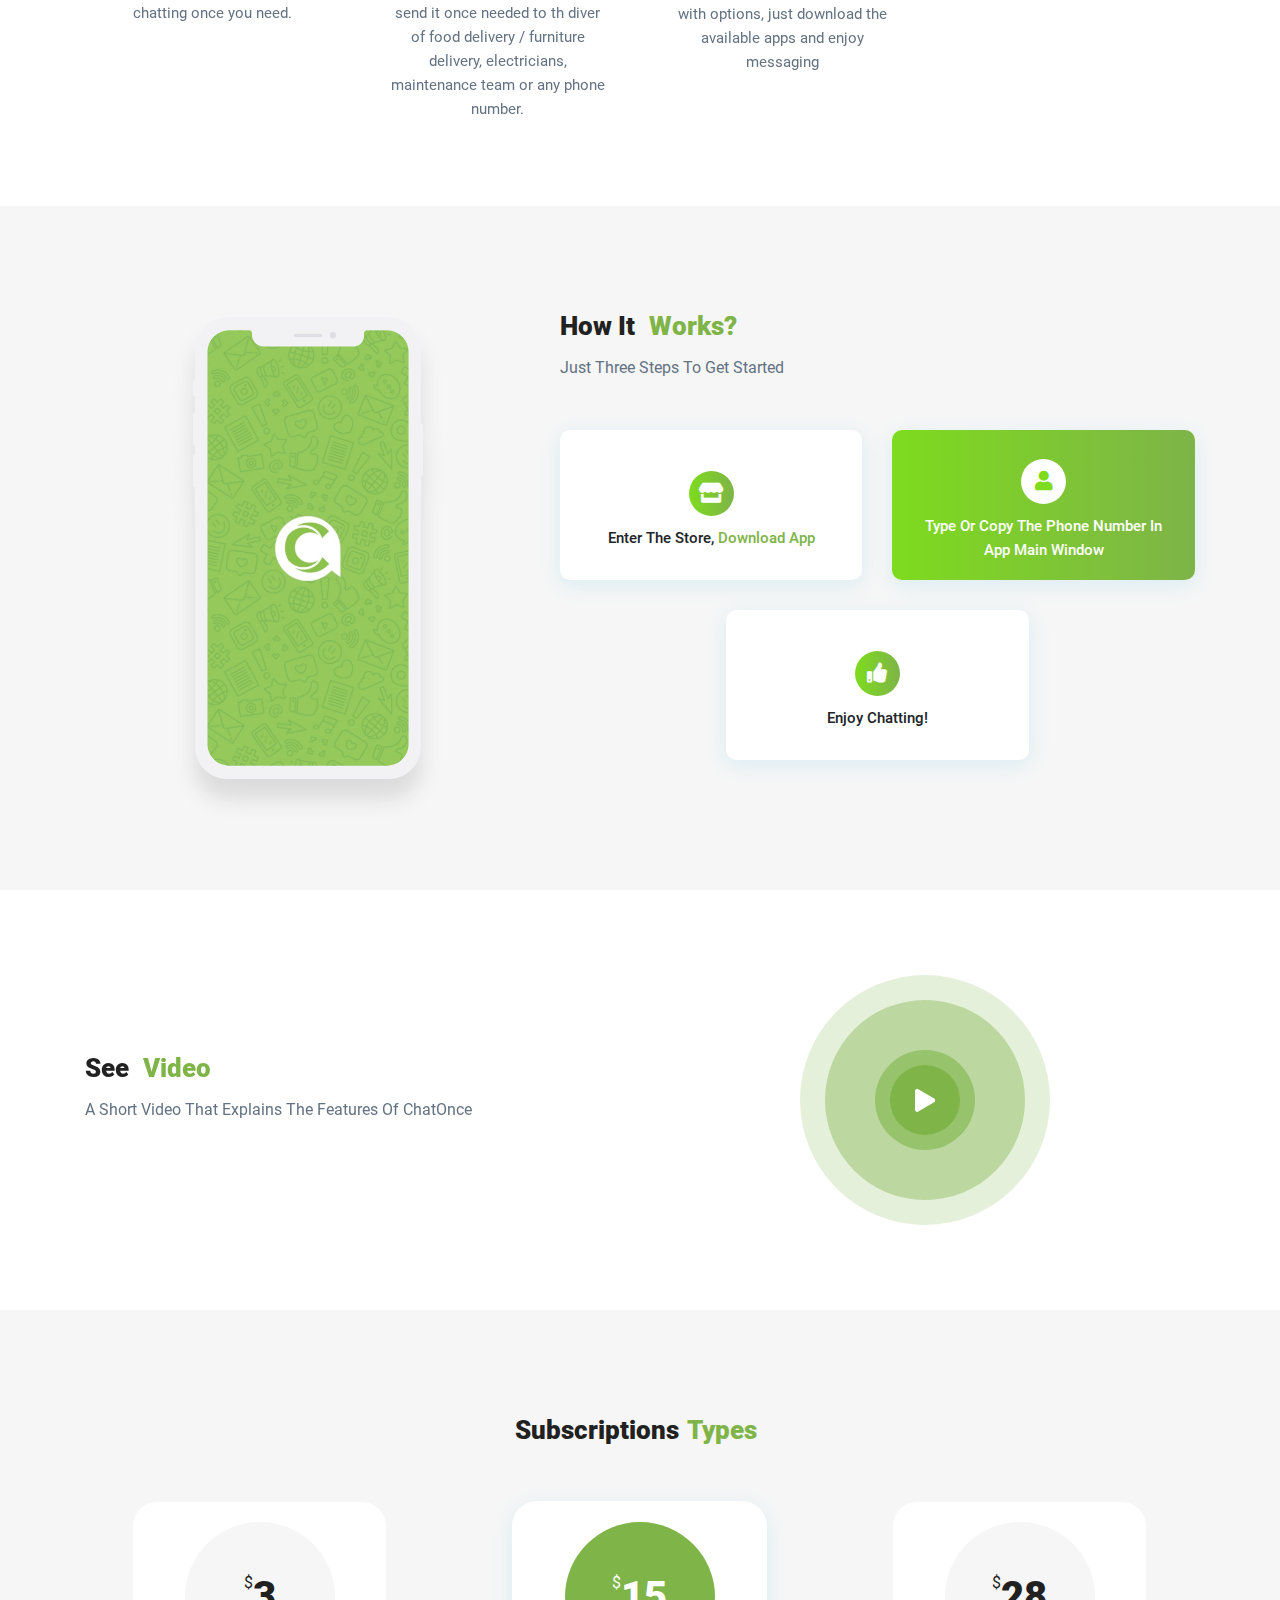
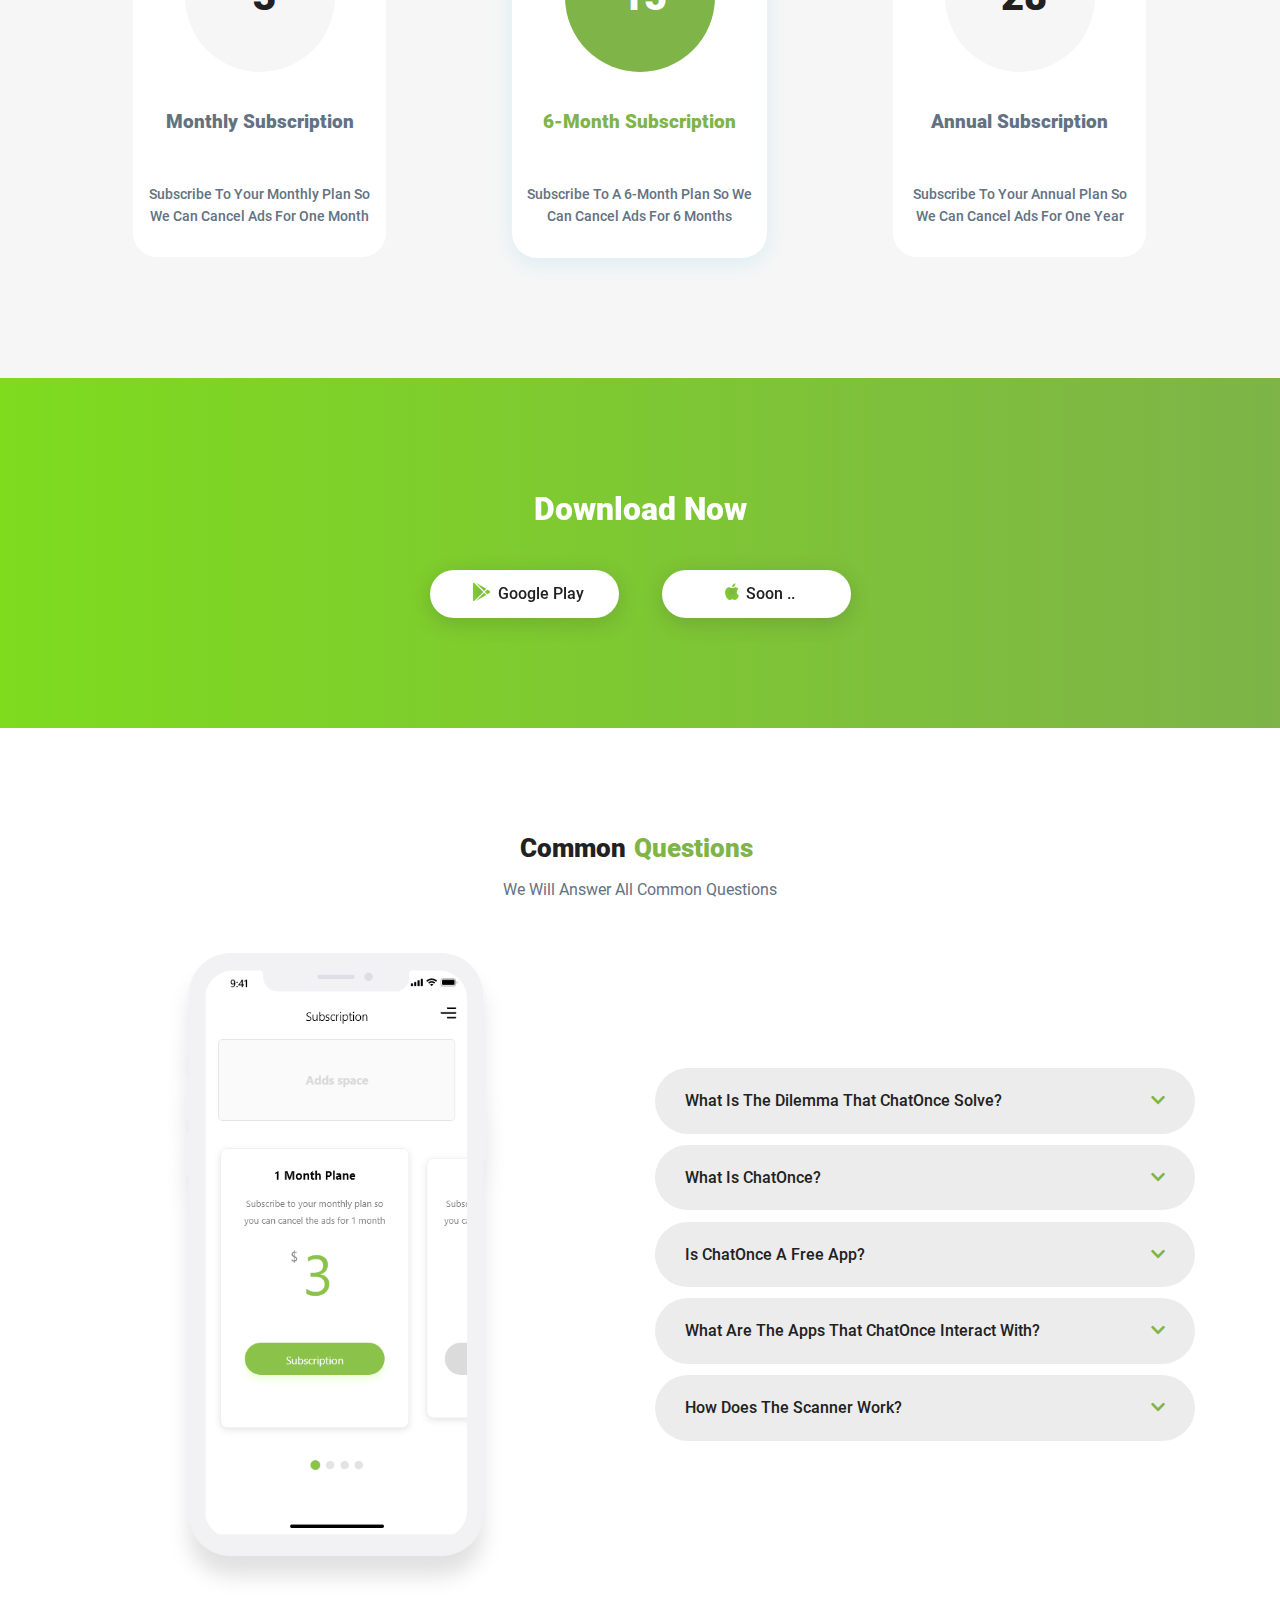
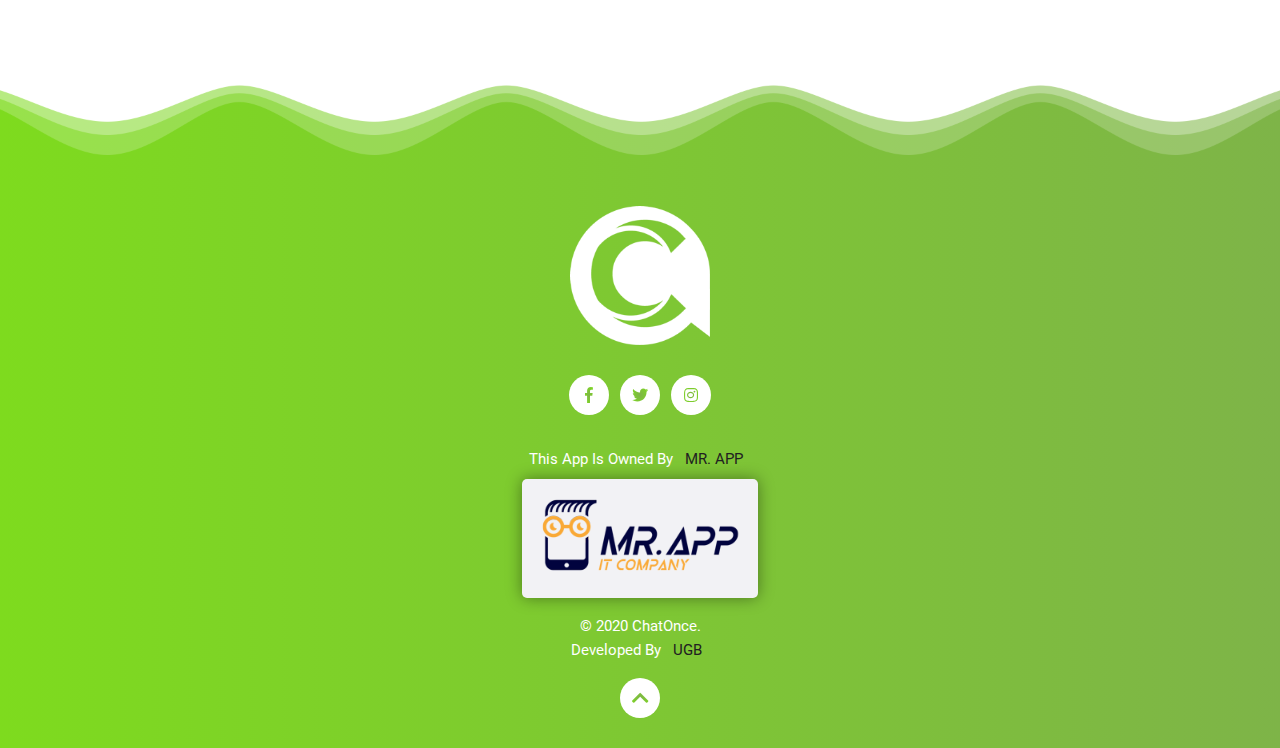
==== commit 2137e2f5: "first" ====
--- a/index.html
+++ b/index.html
@@ -18,7 +18,7 @@
 </a>
 <header id=header>
     <nav class="navbar navbar-expand-lg  fixed-top" id=navbar>
-        <div class=container><a class="navbar-brand mb-0" href=index.html><img class=logo src="assets/images/logo2.png"
+        <div class=container><a class="navbar-brand mb-0" href=index.html><img class=logo src="assets/images/logo/logo.svg"
                                                                                title="Chat Once" alt="Chat Once"/></a>
             <button class=navbar-toggler data-target="#navbar-collapse" data-toggle=collapse type=button
                     aria-controls=navbar-collapse aria-expanded=false aria-label="Toggle navigation">
@@ -30,6 +30,7 @@
                     <li class=nav-item><a class=nav-link href="#howItWorking-section">how it work? </a></li>
                     <li class=nav-item><a class=nav-link href="#download-section">Download </a></li>
                     <li class=nav-item><a class=nav-link href="privacy.html">Privacy policy</a></li>
+                    <li class=nav-item><a class=nav-link href="TermsConditions.html">Terms & Conditions</a></li>
                     <li class=nav-item><a class=nav-link href="ar/index.html">العربية</a></li>
                 </ul>
             </div>
@@ -191,9 +192,7 @@
     <section id="pricing-section" class="show">
         <div class="container text-center">
             <div class="section-title"><h3>subscriptions<strong>Types </strong></h3>
-                <p>
-                    Lorem ipsum dolor sit amet, consectetur adipisicing elit.
-                </p>
+
             </div>
             <div class="packages">
                 <div class="row">
@@ -259,9 +258,9 @@
         <div class="container text-center">
             <div class=section-title><h2>Download Now </h2></div>
             <div class=download-btns>
-                <a class=btn-white-gradient href="https://play.google.com/store/apps/details?id=com.shadid.chatonce"><i
+                <a class=btn-white-gradient href="https://play.google.com/store/apps/details?id=com.ugb.chatonce"><i
                         class="fab fa-google-play"></i>Google Play</a>
-                <a class=btn-white-gradient href="#!"><i class="fab fa-apple"></i>soon</a>
+                <a class="btn-white-gradient" href="#!"><i class="fab fa-apple"></i>soon ..</a>
             </div>
         </div>
         <img class="img-fluid app-screen" src="assets/images/app-screens/1.png" title="Chat Once" alt="Chat Once"/>
@@ -414,7 +413,7 @@
             <p class="mt-3 mb-0"> © 2020 ChatOnce. </p>
             <p class=m-0>
                 Developed by
-                <a href="http://www.ugbltd.com/">UGB</a></p></div>
+                <a href="http://www.ugbltd.com/" target="_blank">UGB</a></p></div>
         <div id=top-btn><p><i class="gradient-text fas fa-chevron-up"></i></p></div>
     </div>
 </footer>
